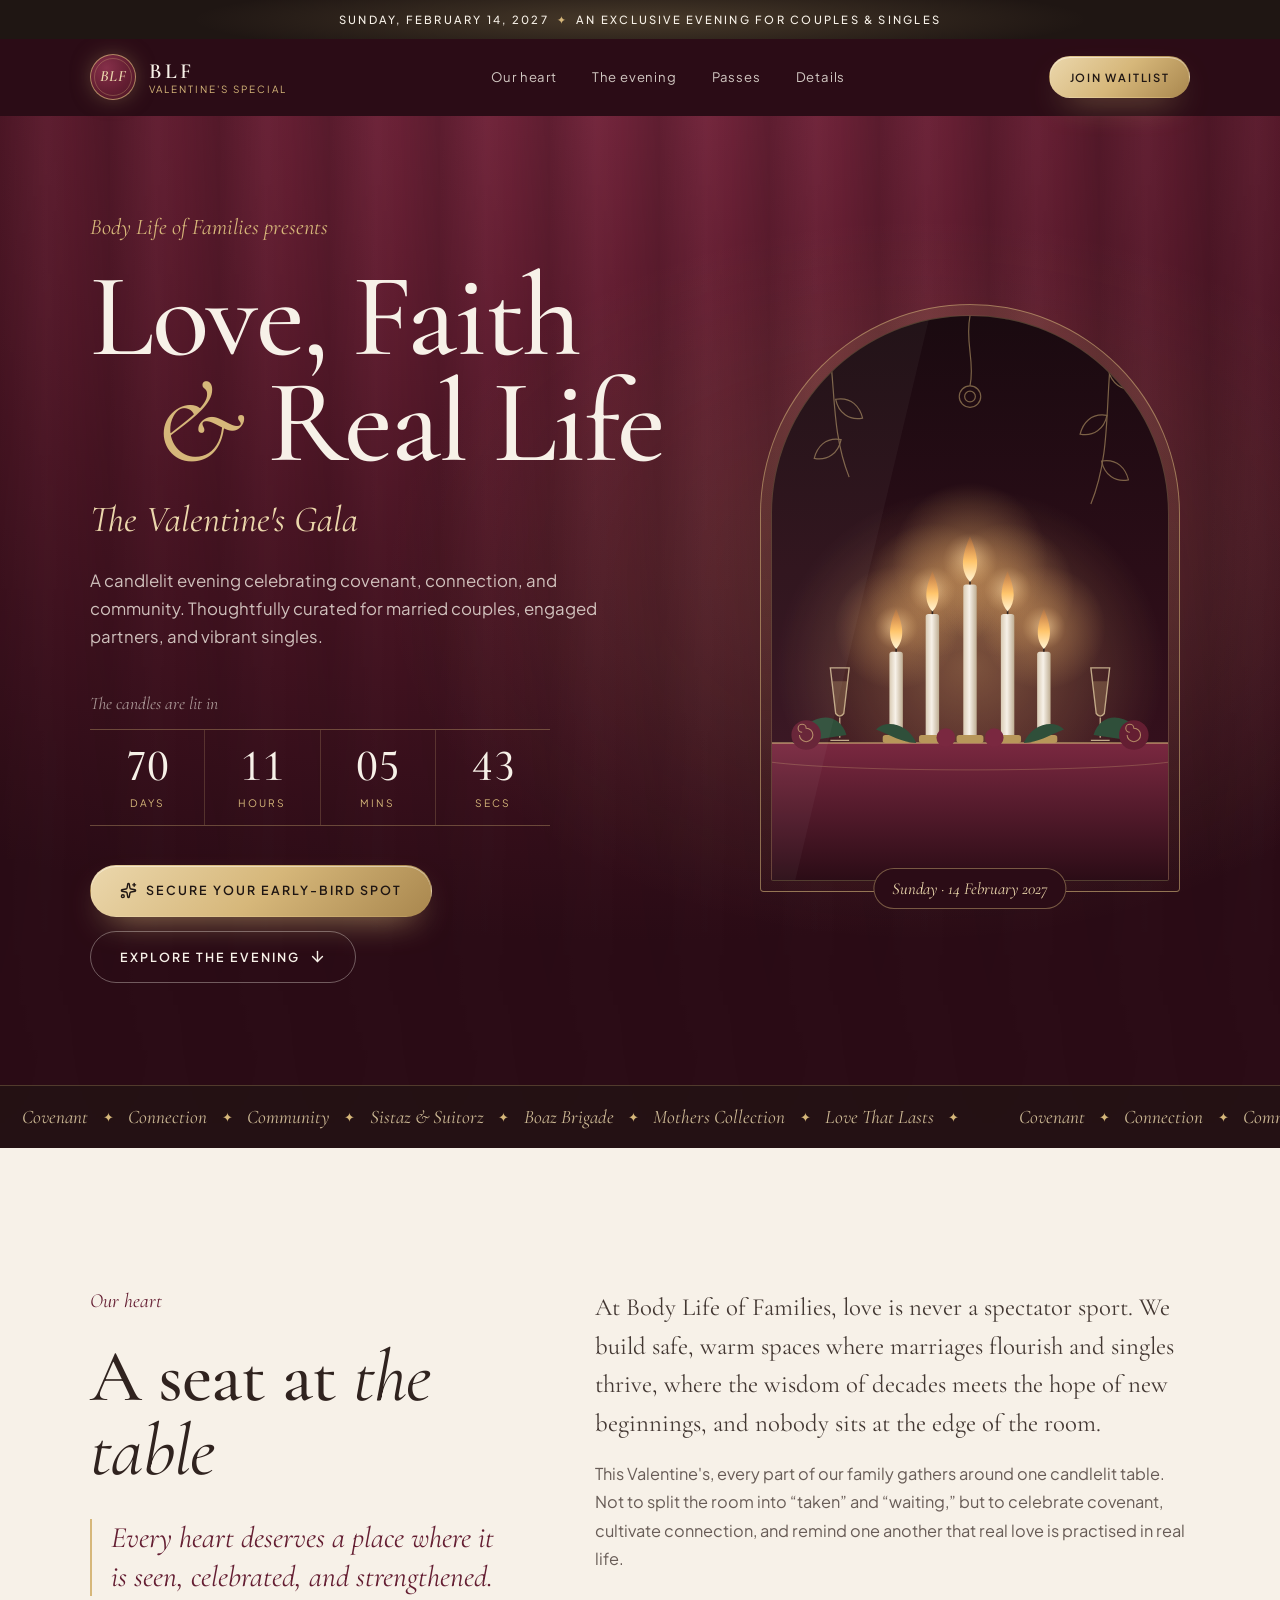
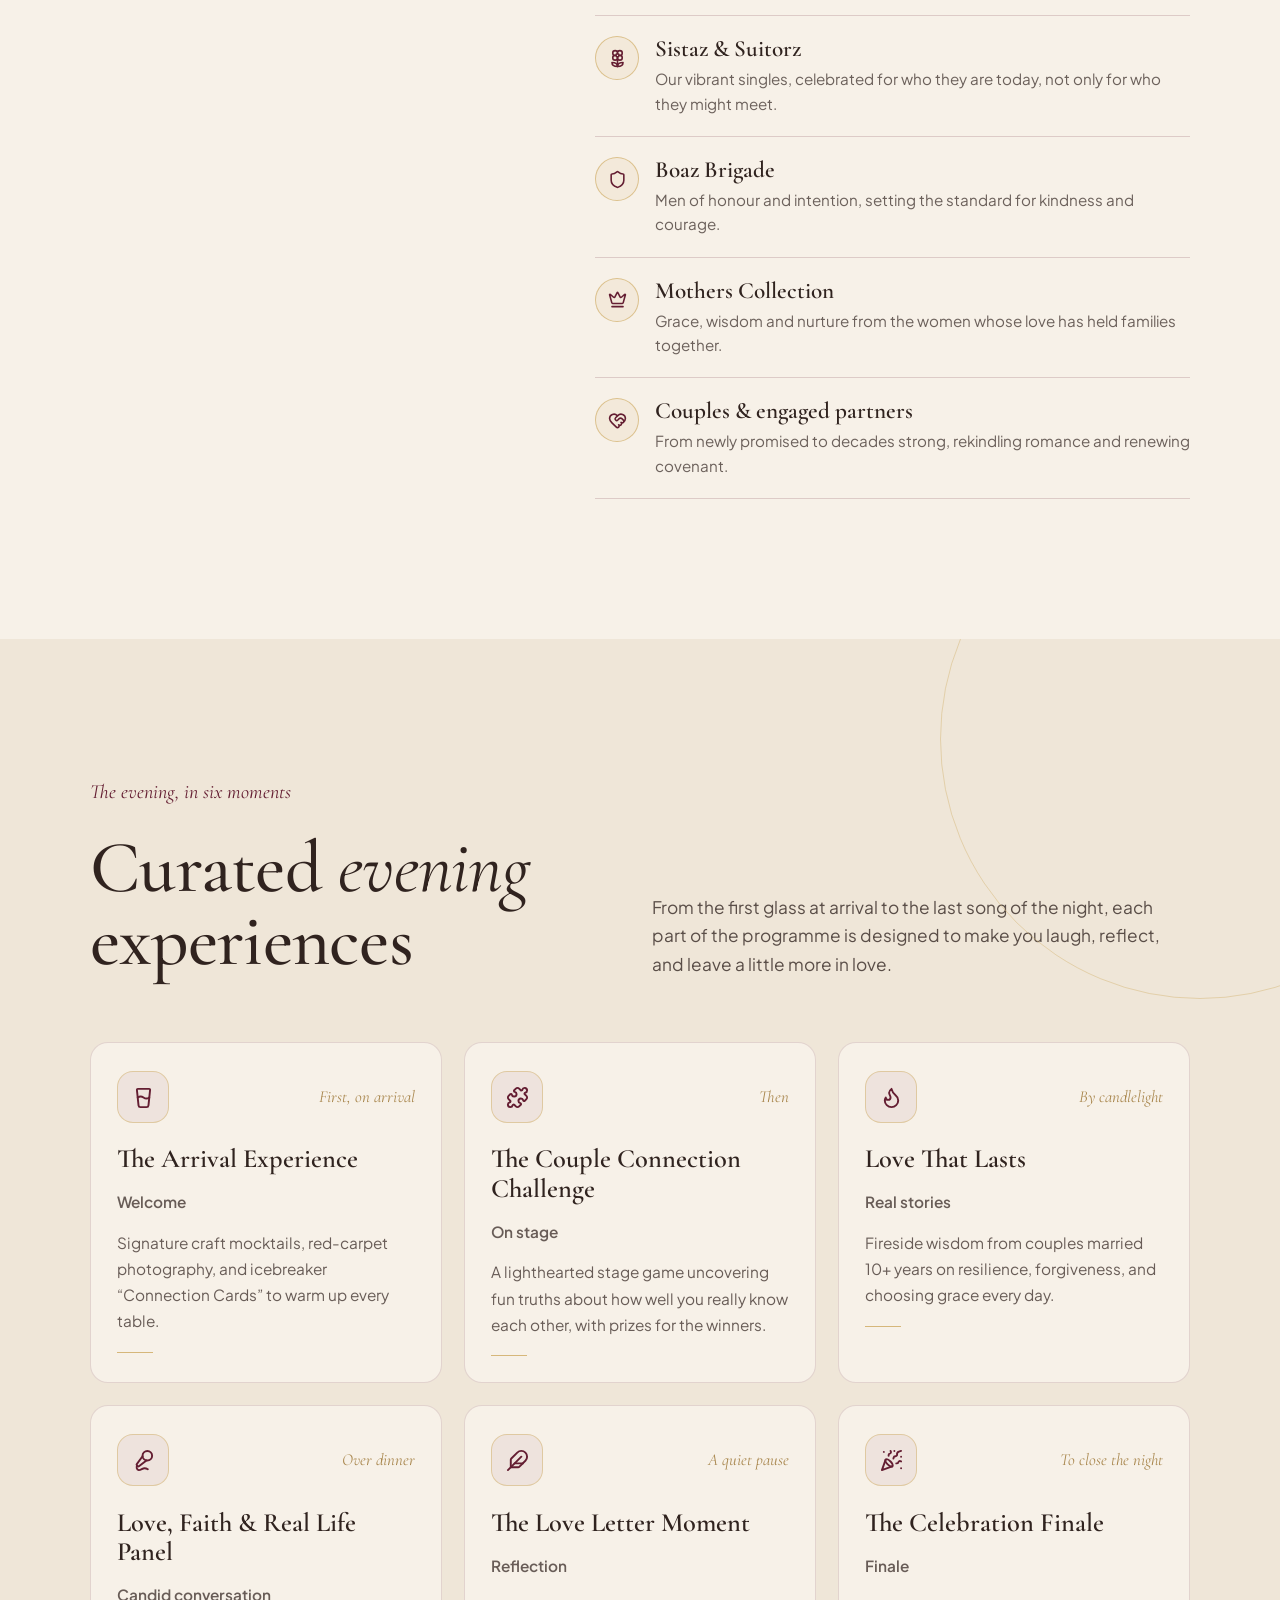
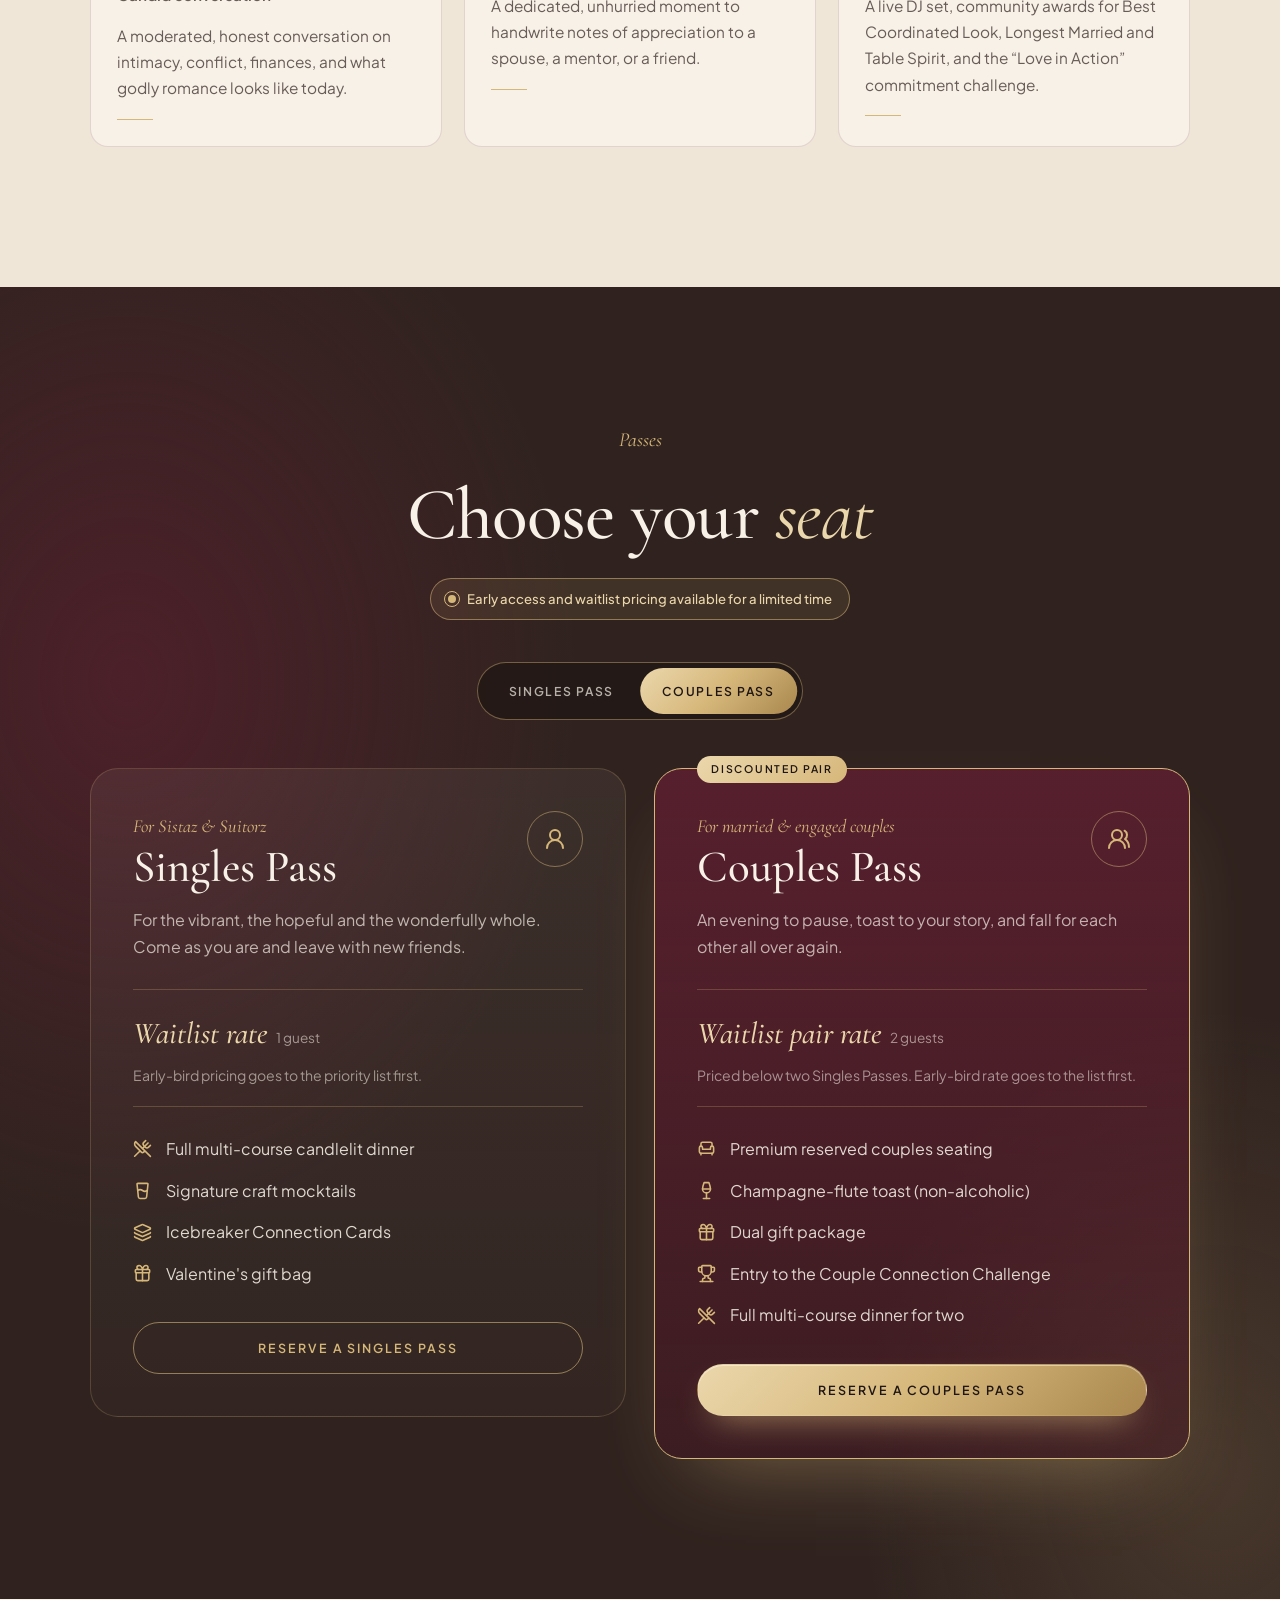
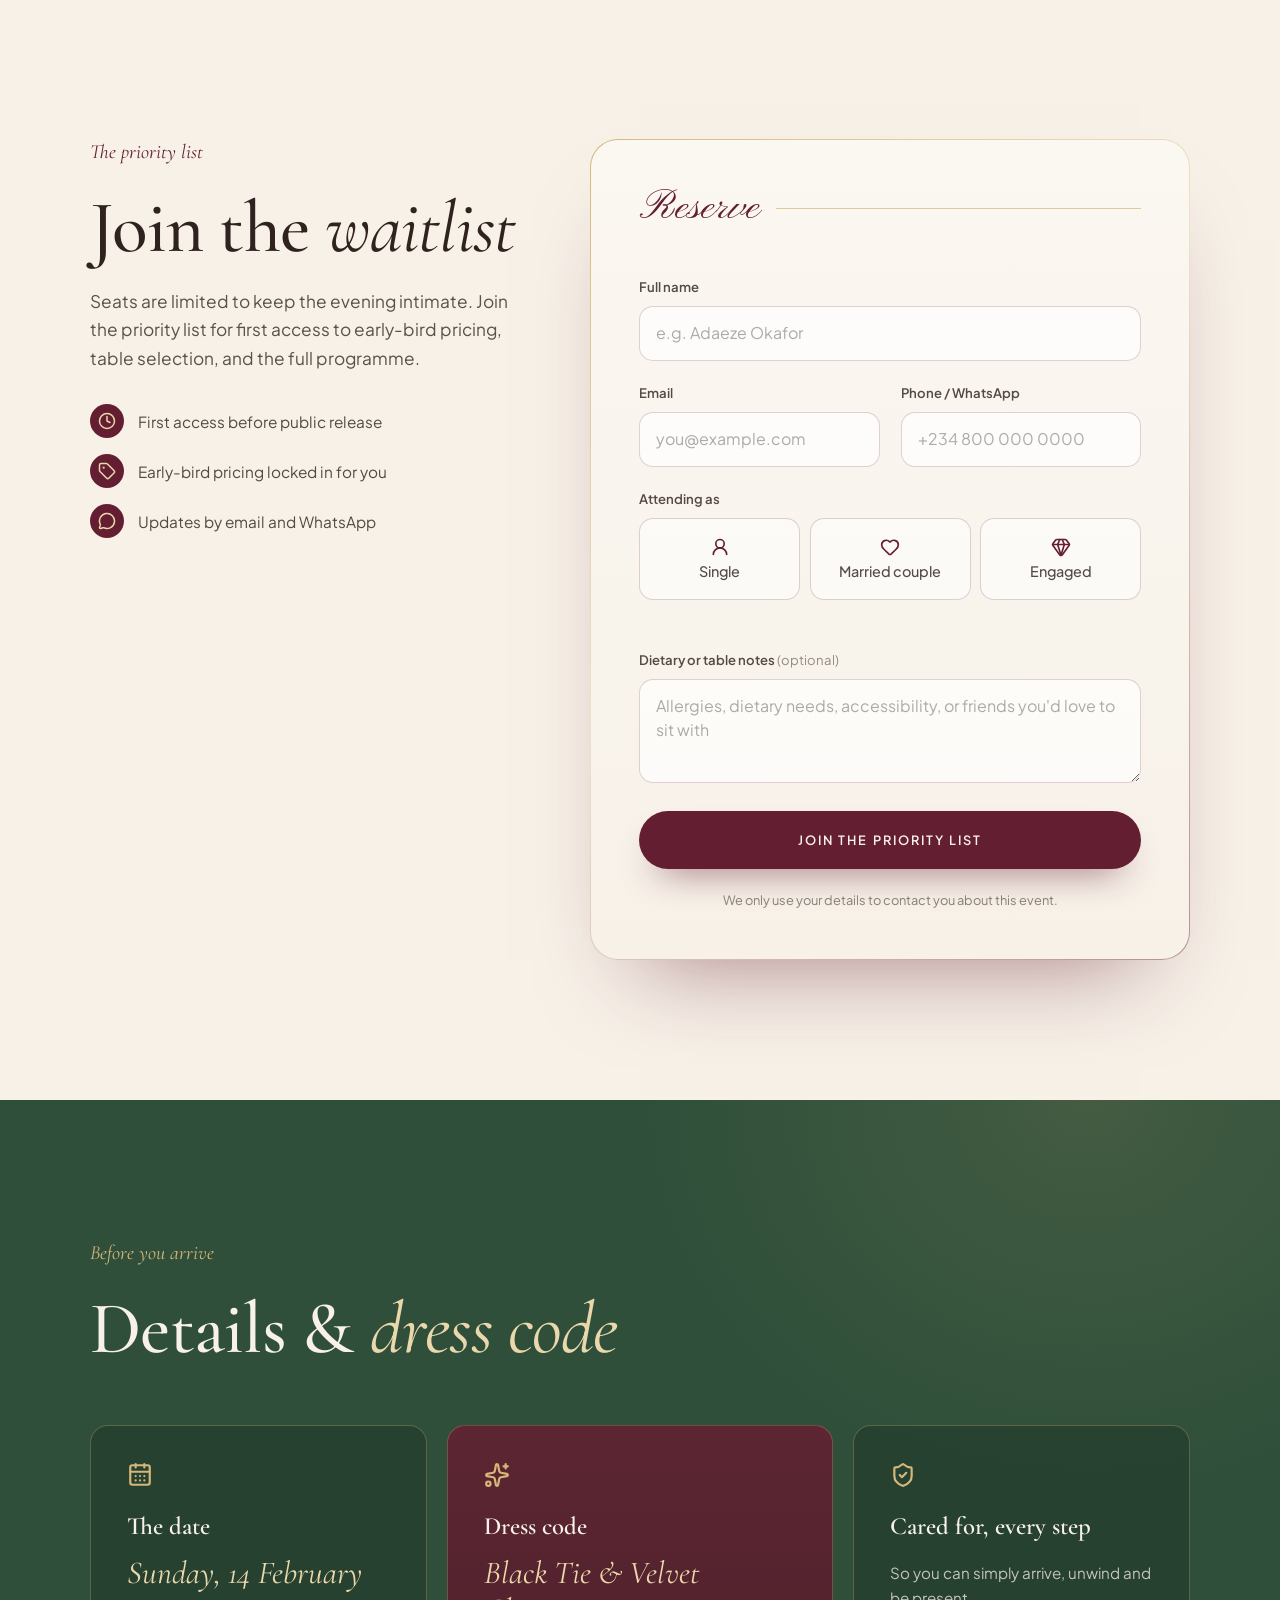
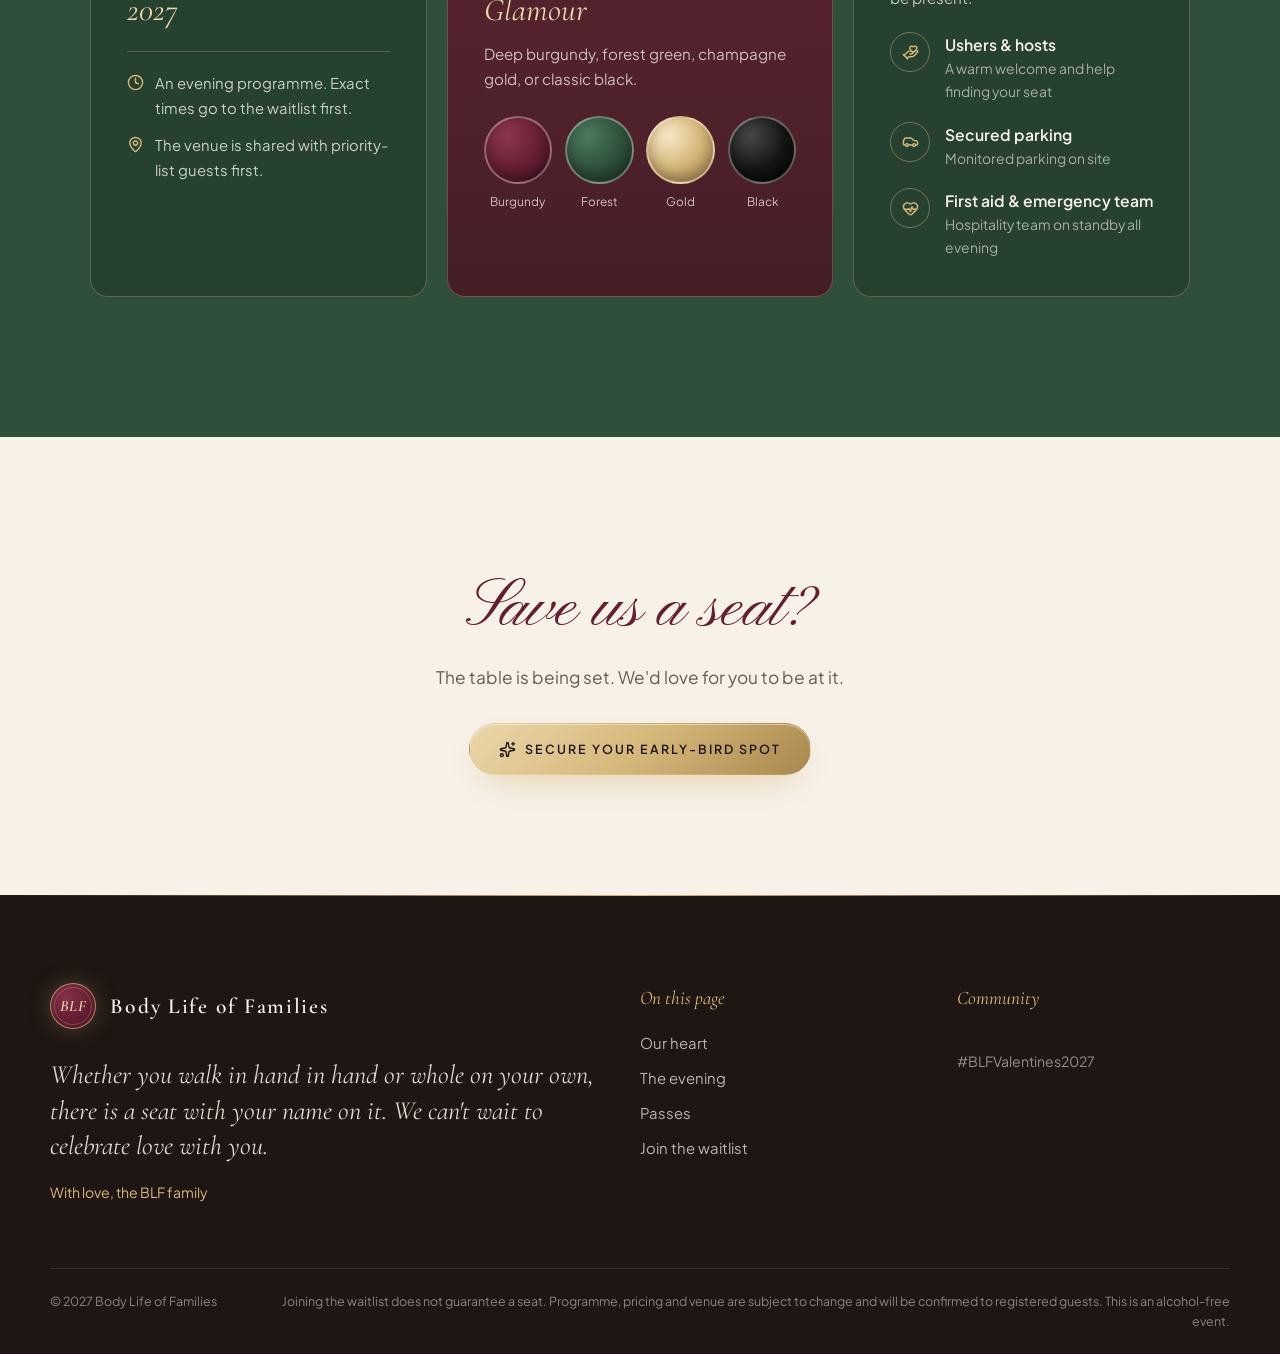
==== index.html @ e966d0a1 "BLF Valentine's Gala landing page" ====
<!DOCTYPE html>
<html lang="en">
<head>
<meta charset="UTF-8">
<meta name="viewport" content="width=device-width, initial-scale=1, viewport-fit=cover">
<title>Love, Faith &amp; Real Life · The BLF Valentine's Gala 2027</title>
<meta name="description" content="Body Life of Families presents The Valentine's Gala. Sunday, 14 February 2027. A candlelit evening for married couples, engaged partners and singles. Join the waitlist for early-bird pricing.">
<meta name="theme-color" content="#2B0C16">
<meta property="og:title" content="Love, Faith & Real Life · The BLF Valentine's Gala">
<meta property="og:description" content="A candlelit evening for couples and singles. Sunday, 14 February 2027. Join the priority list.">
<meta property="og:type" content="website">
<link rel="icon" href="assets/img/favicon.svg" type="image/svg+xml">
<link rel="stylesheet" href="assets/css/style.css">
<script>document.documentElement.classList.add('js');</script>
</head>
<body>

<div class="announce" role="note">
  <span>Sunday, February 14, 2027<span class="dot">&#10022;</span><span class="long">An Exclusive Evening for Couples &amp; Singles</span><span class="short">Couples &amp; Singles</span></span>
</div>

<header class="header" id="header">
  <div class="wrap nav">
    <a href="#top" class="brand" aria-label="BLF Valentine's Special, back to top">
      <span class="crest" aria-hidden="true"><span>BLF</span></span>
      <span class="brand-text"><b>BLF</b><small>Valentine's Special</small></span>
    </a>
    <nav class="nav-links" aria-label="Main">
      <a href="#philosophy">Our heart</a>
      <a href="#evening">The evening</a>
      <a href="#passes">Passes</a>
      <a href="#details">Details</a>
    </nav>
    <div class="nav-cta">
      <a href="#waitlist" class="btn btn--gold">Join Waitlist</a>
      <button class="menu-btn" id="menuBtn" aria-label="Menu" aria-expanded="false" aria-controls="mobileMenu">
        <span class="icon i-open"><svg aria-hidden="true" focusable="false" xmlns="http://www.w3.org/2000/svg" viewBox="0 0 24 24" fill="none" stroke="currentColor" stroke-width="2" stroke-linecap="round" stroke-linejoin="round" > <path d="M4 5h16" /> <path d="M4 12h16" /> <path d="M4 19h16" /> </svg></span><span class="icon i-close"><svg aria-hidden="true" focusable="false" xmlns="http://www.w3.org/2000/svg" viewBox="0 0 24 24" fill="none" stroke="currentColor" stroke-width="2" stroke-linecap="round" stroke-linejoin="round" > <path d="M18 6 6 18" /> <path d="m6 6 12 12" /> </svg></span>
      </button>
    </div>
  </div>
  <div class="mobile-menu" id="mobileMenu">
    <nav aria-label="Mobile">
      <a href="#philosophy">Our heart</a>
      <a href="#evening">The evening</a>
      <a href="#passes">Passes</a>
      <a href="#details">Details</a>
      <a href="#waitlist" class="btn btn--gold btn--block">Join Waitlist</a>
    </nav>
  </div>
</header>

<main id="top">

<!-- ================= HERO ================= -->
<section class="hero" aria-labelledby="hero-title">
  <div class="wrap hero-grid">
    <div class="hero-copy">
      <p class="kicker seq">Body Life of Families presents</p>
      <h1 id="hero-title" class="seq">
        Love, Faith
        <span class="l2"><span class="amp">&amp;</span> Real Life</span>
        <span class="sub">The Valentine's Gala</span>
      </h1>
      <p class="hero-text seq">A candlelit evening celebrating covenant, connection, and community. Thoughtfully curated for married couples, engaged partners, and vibrant singles.</p>
      <div class="countdown seq" aria-live="off">
        <p class="countdown-label">The candles are lit in</p>
        <div class="countdown-row" role="timer" aria-label="Time until the gala">
          <div class="cd"><b id="cdD">--</b><small>Days</small></div>
          <div class="cd"><b id="cdH">--</b><small>Hours</small></div>
          <div class="cd"><b id="cdM">--</b><small>Mins</small></div>
          <div class="cd"><b id="cdS">--</b><small>Secs</small></div>
        </div>
      </div>
      <div class="hero-actions seq">
        <a href="#waitlist" class="btn btn--gold"><span class="icon"><svg aria-hidden="true" focusable="false" xmlns="http://www.w3.org/2000/svg" viewBox="0 0 24 24" fill="none" stroke="currentColor" stroke-width="2" stroke-linecap="round" stroke-linejoin="round" > <path d="M11.017 2.814a1 1 0 0 1 1.966 0l1.051 5.558a2 2 0 0 0 1.594 1.594l5.558 1.051a1 1 0 0 1 0 1.966l-5.558 1.051a2 2 0 0 0-1.594 1.594l-1.051 5.558a1 1 0 0 1-1.966 0l-1.051-5.558a2 2 0 0 0-1.594-1.594l-5.558-1.051a1 1 0 0 1 0-1.966l5.558-1.051a2 2 0 0 0 1.594-1.594z" /> <path d="M20 2v4" /> <path d="M22 4h-4" /> <circle cx="4" cy="20" r="2" /> </svg></span>Secure Your Early-Bird Spot</a>
        <a href="#evening" class="btn btn--line">Explore the Evening<span class="icon"><svg aria-hidden="true" focusable="false" xmlns="http://www.w3.org/2000/svg" viewBox="0 0 24 24" fill="none" stroke="currentColor" stroke-width="2" stroke-linecap="round" stroke-linejoin="round" > <path d="M12 5v14" /> <path d="m19 12-7 7-7-7" /> </svg></span></a>
      </div>
    </div>

    <div class="arch-wrap" aria-hidden="true">
      <div class="arch">
        <div class="arch-inner">
          <svg class="scene" viewBox="0 0 300 420" preserveAspectRatio="xMidYMax slice">
            <defs>
              <radialGradient id="halo" cx="50%" cy="50%" r="50%">
                <stop offset="0" stop-color="#FFD9A0" stop-opacity=".75"/>
                <stop offset=".35" stop-color="#F2B66B" stop-opacity=".28"/>
                <stop offset="1" stop-color="#F2B66B" stop-opacity="0"/>
              </radialGradient>
              <linearGradient id="flame" x1="0" y1="1" x2="0" y2="0">
                <stop offset="0" stop-color="#FFF4D6"/>
                <stop offset=".45" stop-color="#FFC56B"/>
                <stop offset="1" stop-color="#E07A2E" stop-opacity=".2"/>
              </linearGradient>
              <linearGradient id="wax" x1="0" y1="0" x2="1" y2="0">
                <stop offset="0" stop-color="#D9CBB4"/>
                <stop offset=".45" stop-color="#F7F1E8"/>
                <stop offset="1" stop-color="#BFAE93"/>
              </linearGradient>
              <linearGradient id="cloth" x1="0" y1="0" x2="0" y2="1">
                <stop offset="0" stop-color="#7A2840"/>
                <stop offset="1" stop-color="#2B0C16"/>
              </linearGradient>
            </defs>

            <!-- hanging botanicals -->
            <g fill="none" stroke="#D6B77A" stroke-width=".9" opacity=".5">
              <path d="M40 0 C 52 40, 44 80, 60 120"/>
              <path d="M49 34 c -12 -2 -18 6 -20 14 c 10 2 18 -4 20 -14z"/>
              <path d="M50 62 c 12 -2 18 6 20 14 c -10 2 -18 -4 -20 -14z"/>
              <path d="M54 92 c -12 -2 -18 6 -20 14 c 10 2 18 -4 20 -14z"/>
              <path d="M260 0 C 248 50, 258 96, 240 140"/>
              <path d="M253 40 c 12 -2 18 6 20 14 c -10 2 -18 -4 -20 -14z"/>
              <path d="M252 74 c -12 -2 -18 6 -20 14 c 10 2 18 -4 20 -14z"/>
              <path d="M248 108 c 12 -2 18 6 20 14 c -10 2 -18 -4 -20 -14z"/>
              <path d="M150 0 C 146 20, 154 34, 150 52"/>
              <circle cx="150" cy="60" r="8"/><circle cx="150" cy="60" r="4"/>
            </g>

            <!-- halos -->
            <circle class="halo" cx="95" cy="232" r="46" fill="url(#halo)"/>
            <circle class="halo" cx="122" cy="204" r="50" fill="url(#halo)" style="animation-delay:-.7s"/>
            <circle class="halo" cx="150" cy="182" r="58" fill="url(#halo)" style="animation-delay:-1.4s"/>
            <circle class="halo" cx="178" cy="204" r="50" fill="url(#halo)" style="animation-delay:-2s"/>
            <circle class="halo" cx="205" cy="232" r="46" fill="url(#halo)" style="animation-delay:-.4s"/>

            <!-- table -->
            <path d="M-10 318 L 310 318 L 310 420 L -10 420 Z" fill="url(#cloth)"/>
            <path d="M-10 318 L 310 318" stroke="#D6B77A" stroke-width="1" opacity=".7"/>
            <path d="M0 332 C 60 340, 240 340, 300 332" stroke="#D6B77A" stroke-width=".6" fill="none" opacity=".35"/>

            <!-- candles -->
            <g>
              <rect x="90" y="250" width="10" height="68" rx="2" fill="url(#wax)"/>
              <rect x="117" y="222" width="10" height="96" rx="2" fill="url(#wax)"/>
              <rect x="145" y="200" width="10" height="118" rx="2" fill="url(#wax)"/>
              <rect x="173" y="222" width="10" height="96" rx="2" fill="url(#wax)"/>
              <rect x="200" y="250" width="10" height="68" rx="2" fill="url(#wax)"/>
              <g fill="#B8975A">
                <rect x="85" y="312" width="20" height="6" rx="2"/><rect x="112" y="312" width="20" height="6" rx="2"/>
                <rect x="140" y="312" width="20" height="6" rx="2"/><rect x="168" y="312" width="20" height="6" rx="2"/>
                <rect x="195" y="312" width="20" height="6" rx="2"/>
              </g>
              <g stroke="#30231F" stroke-width="1.2">
                <path d="M95 250 v-4"/><path d="M122 222 v-4"/><path d="M150 200 v-4"/><path d="M178 222 v-4"/><path d="M205 250 v-4"/>
              </g>
              <path class="flame f1" d="M95 248 C 88 240, 90 230, 95 218 C 100 230, 102 240, 95 248 Z" fill="url(#flame)"/>
              <path class="flame f2" d="M122 220 C 115 212, 117 202, 122 190 C 127 202, 129 212, 122 220 Z" fill="url(#flame)"/>
              <path class="flame f3" d="M150 198 C 142 189, 144 178, 150 164 C 156 178, 158 189, 150 198 Z" fill="url(#flame)"/>
              <path class="flame f4" d="M178 220 C 171 212, 173 202, 178 190 C 183 202, 185 212, 178 220 Z" fill="url(#flame)"/>
              <path class="flame f5" d="M205 248 C 198 240, 200 230, 205 218 C 210 230, 212 240, 205 248 Z" fill="url(#flame)"/>
            </g>

            <!-- champagne flutes -->
            <g fill="none" stroke="#EBD7AC" stroke-width="1" opacity=".75">
              <path d="M46 262 L 50 296 Q 53 300 56 296 L 60 262 Z"/><path d="M53 299 V 314 M 46 316 H 60"/>
              <path d="M240 262 L 244 296 Q 247 300 250 296 L 254 262 Z"/><path d="M247 299 V 314 M 240 316 H 254"/>
            </g>
            <g fill="#D6B77A" opacity=".25"><path d="M47.5 272 L 50 296 Q 53 300 56 296 L 58.5 272 Z"/><path d="M241.5 272 L 244 296 Q 247 300 250 296 L 252.5 272 Z"/></g>

            <!-- roses + leaves on table -->
            <g>
              <path d="M18 318 c 10 -22 34 -26 40 -6" fill="#2F4F3A"/>
              <path d="M282 318 c -10 -22 -34 -26 -40 -6" fill="#2F4F3A"/>
              <path d="M110 318 c -6 -14 -22 -18 -30 -10 c 10 4 20 10 30 10z" fill="#2F4F3A"/>
              <path d="M190 318 c 6 -14 22 -18 30 -10 c -10 4 -20 10 -30 10z" fill="#2F4F3A"/>
              <circle cx="28" cy="312" r="11" fill="#641E32"/><circle cx="272" cy="312" r="11" fill="#641E32"/>
              <circle cx="132" cy="314" r="7" fill="#7A2840"/><circle cx="168" cy="314" r="7" fill="#7A2840"/>
              <g fill="none" stroke="#D6B77A" stroke-width=".8" opacity=".7">
                <path d="M28 312 m -5 0 a 5 5 0 1 0 5 -5 a 3 3 0 1 0 -3 3"/>
                <path d="M272 312 m -5 0 a 5 5 0 1 0 5 -5 a 3 3 0 1 0 -3 3"/>
              </g>
            </g>

            <!-- glass reflection -->
            <path d="M0 0 L 120 0 L 20 420 L 0 420 Z" fill="#fff" opacity=".035"/>
          </svg>
        </div>
        <span class="arch-caption">Sunday &middot; 14 February 2027</span>
      </div>
    </div>
  </div>

  <div class="ribbon" aria-hidden="true">
    <div class="ribbon-track">
      <span>Covenant<i>&#10022;</i>Connection<i>&#10022;</i>Community<i>&#10022;</i>Sistaz &amp; Suitorz<i>&#10022;</i>Boaz Brigade<i>&#10022;</i>Mothers Collection<i>&#10022;</i>Love That Lasts<i>&#10022;</i></span>
      <span>Covenant<i>&#10022;</i>Connection<i>&#10022;</i>Community<i>&#10022;</i>Sistaz &amp; Suitorz<i>&#10022;</i>Boaz Brigade<i>&#10022;</i>Mothers Collection<i>&#10022;</i>Love That Lasts<i>&#10022;</i></span>
    </div>
  </div>
</section>

<!-- ================= PHILOSOPHY ================= -->
<section class="section philosophy" id="philosophy" aria-labelledby="philo-title">
  <div class="wrap philo-grid">
    <div class="reveal">
      <p class="kicker">Our heart</p>
      <h2 class="h2" id="philo-title">A seat at <em>the table</em></h2>
      <p class="philo-quote">Every heart deserves a place where it is seen, celebrated, and strengthened.</p>
    </div>
    <div class="philo-body">
      <p class="reveal">At Body Life of Families, love is never a spectator sport. We build safe, warm spaces where marriages flourish and singles thrive, where the wisdom of decades meets the hope of new beginnings, and nobody sits at the edge of the room.</p>
      <p class="reveal">This Valentine's, every part of our family gathers around one candlelit table. Not to split the room into &ldquo;taken&rdquo; and &ldquo;waiting,&rdquo; but to celebrate covenant, cultivate connection, and remind one another that real love is practised in real life.</p>
      <ul class="tribes reveal">
        <li class="tribe"><span class="tribe-mark"><span class="icon"><svg aria-hidden="true" focusable="false" xmlns="http://www.w3.org/2000/svg" viewBox="0 0 24 24" fill="none" stroke="currentColor" stroke-width="2" stroke-linecap="round" stroke-linejoin="round" > <path d="M12 5a3 3 0 1 1 3 3m-3-3a3 3 0 1 0-3 3m3-3v1M9 8a3 3 0 1 0 3 3M9 8h1m5 0a3 3 0 1 1-3 3m3-3h-1m-2 3v-1" /> <circle cx="12" cy="8" r="2" /> <path d="M12 10v12" /> <path d="M12 22c4.2 0 7-1.667 7-5-4.2 0-7 1.667-7 5Z" /> <path d="M12 22c-4.2 0-7-1.667-7-5 4.2 0 7 1.667 7 5Z" /> </svg></span></span><div><h3>Sistaz &amp; Suitorz</h3><p>Our vibrant singles, celebrated for who they are today, not only for who they might meet.</p></div></li>
        <li class="tribe"><span class="tribe-mark"><span class="icon"><svg aria-hidden="true" focusable="false" xmlns="http://www.w3.org/2000/svg" viewBox="0 0 24 24" fill="none" stroke="currentColor" stroke-width="2" stroke-linecap="round" stroke-linejoin="round" > <path d="M20 13c0 5-3.5 7.5-7.66 8.95a1 1 0 0 1-.67-.01C7.5 20.5 4 18 4 13V6a1 1 0 0 1 1-1c2 0 4.5-1.2 6.24-2.72a1.17 1.17 0 0 1 1.52 0C14.51 3.81 17 5 19 5a1 1 0 0 1 1 1z" /> </svg></span></span><div><h3>Boaz Brigade</h3><p>Men of honour and intention, setting the standard for kindness and courage.</p></div></li>
        <li class="tribe"><span class="tribe-mark"><span class="icon"><svg aria-hidden="true" focusable="false" xmlns="http://www.w3.org/2000/svg" viewBox="0 0 24 24" fill="none" stroke="currentColor" stroke-width="2" stroke-linecap="round" stroke-linejoin="round" > <path d="M11.562 3.266a.5.5 0 0 1 .876 0L15.39 8.87a1 1 0 0 0 1.516.294L21.183 5.5a.5.5 0 0 1 .798.519l-2.834 10.246a1 1 0 0 1-.956.734H5.81a1 1 0 0 1-.957-.734L2.02 6.02a.5.5 0 0 1 .798-.519l4.276 3.664a1 1 0 0 0 1.516-.294z" /> <path d="M5 21h14" /> </svg></span></span><div><h3>Mothers Collection</h3><p>Grace, wisdom and nurture from the women whose love has held families together.</p></div></li>
        <li class="tribe"><span class="tribe-mark"><span class="icon"><svg aria-hidden="true" focusable="false" xmlns="http://www.w3.org/2000/svg" viewBox="0 0 24 24" fill="none" stroke="currentColor" stroke-width="2" stroke-linecap="round" stroke-linejoin="round" > <path d="M19.414 14.414C21 12.828 22 11.5 22 9.5a5.5 5.5 0 0 0-9.591-3.676.6.6 0 0 1-.818.001A5.5 5.5 0 0 0 2 9.5c0 2.3 1.5 4 3 5.5l5.535 5.362a2 2 0 0 0 2.879.052 2.12 2.12 0 0 0-.004-3 2.124 2.124 0 1 0 3-3 2.124 2.124 0 0 0 3.004 0 2 2 0 0 0 0-2.828l-1.881-1.882a2.41 2.41 0 0 0-3.409 0l-1.71 1.71a2 2 0 0 1-2.828 0 2 2 0 0 1 0-2.828l2.823-2.762" /> </svg></span></span><div><h3>Couples &amp; engaged partners</h3><p>From newly promised to decades strong, rekindling romance and renewing covenant.</p></div></li>
      </ul>
    </div>
  </div>
</section>

<!-- ================= PROGRAMME ================= -->
<section class="section programme" id="evening" aria-labelledby="prog-title">
  <div class="wrap">
    <div class="prog-head">
      <div class="reveal">
        <p class="kicker">The evening, in six moments</p>
        <h2 class="h2" id="prog-title">Curated <em>evening</em> experiences</h2>
      </div>
      <p class="lede reveal">From the first glass at arrival to the last song of the night, each part of the programme is designed to make you laugh, reflect, and leave a little more in love.</p>
    </div>

    <div class="xp-grid">
      <article class="xp reveal">
        <div class="xp-top"><span class="xp-icon"><span class="icon"><svg aria-hidden="true" focusable="false" xmlns="http://www.w3.org/2000/svg" viewBox="0 0 24 24" fill="none" stroke="currentColor" stroke-width="2" stroke-linecap="round" stroke-linejoin="round" > <path d="M5.116 4.104A1 1 0 0 1 6.11 3h11.78a1 1 0 0 1 .994 1.105L17.19 20.21A2 2 0 0 1 15.2 22H8.8a2 2 0 0 1-2-1.79z" /> <path d="M6 12a5 5 0 0 1 6 0 5 5 0 0 0 6 0" /> </svg></span></span><span class="xp-step">First, on arrival</span></div>
        <h3>The Arrival Experience</h3>
        <p class="xp-tag">Welcome</p>
        <p>Signature craft mocktails, red-carpet photography, and icebreaker &ldquo;Connection Cards&rdquo; to warm up every table.</p>
        <span class="xp-line"></span>
      </article>
      <article class="xp reveal">
        <div class="xp-top"><span class="xp-icon"><span class="icon"><svg aria-hidden="true" focusable="false" xmlns="http://www.w3.org/2000/svg" viewBox="0 0 24 24" fill="none" stroke="currentColor" stroke-width="2" stroke-linecap="round" stroke-linejoin="round" > <path d="M15.39 4.39a1 1 0 0 0 1.68-.474 2.5 2.5 0 1 1 3.014 3.015 1 1 0 0 0-.474 1.68l1.683 1.682a2.414 2.414 0 0 1 0 3.414L19.61 15.39a1 1 0 0 1-1.68-.474 2.5 2.5 0 1 0-3.014 3.015 1 1 0 0 1 .474 1.68l-1.683 1.682a2.414 2.414 0 0 1-3.414 0L8.61 19.61a1 1 0 0 0-1.68.474 2.5 2.5 0 1 1-3.014-3.015 1 1 0 0 0 .474-1.68l-1.683-1.682a2.414 2.414 0 0 1 0-3.414L4.39 8.61a1 1 0 0 1 1.68.474 2.5 2.5 0 1 0 3.014-3.015 1 1 0 0 1-.474-1.68l1.683-1.682a2.414 2.414 0 0 1 3.414 0z" /> </svg></span></span><span class="xp-step">Then</span></div>
        <h3>The Couple Connection Challenge</h3>
        <p class="xp-tag">On stage</p>
        <p>A lighthearted stage game uncovering fun truths about how well you really know each other, with prizes for the winners.</p>
        <span class="xp-line"></span>
      </article>
      <article class="xp reveal">
        <div class="xp-top"><span class="xp-icon"><span class="icon"><svg aria-hidden="true" focusable="false" xmlns="http://www.w3.org/2000/svg" viewBox="0 0 24 24" fill="none" stroke="currentColor" stroke-width="2" stroke-linecap="round" stroke-linejoin="round" > <path d="M12 3q1 4 4 6.5t3 5.5a1 1 0 0 1-14 0 5 5 0 0 1 1-3 1 1 0 0 0 5 0c0-2-1.5-3-1.5-5q0-2 2.5-4" /> </svg></span></span><span class="xp-step">By candlelight</span></div>
        <h3>Love That Lasts</h3>
        <p class="xp-tag">Real stories</p>
        <p>Fireside wisdom from couples married 10+ years on resilience, forgiveness, and choosing grace every day.</p>
        <span class="xp-line"></span>
      </article>
      <article class="xp reveal">
        <div class="xp-top"><span class="xp-icon"><span class="icon"><svg aria-hidden="true" focusable="false" xmlns="http://www.w3.org/2000/svg" viewBox="0 0 24 24" fill="none" stroke="currentColor" stroke-width="2" stroke-linecap="round" stroke-linejoin="round" > <path d="m11 7.601-5.994 8.19a1 1 0 0 0 .1 1.298l.817.818a1 1 0 0 0 1.314.087L15.09 12" /> <path d="M16.5 21.174C15.5 20.5 14.372 20 13 20c-2.058 0-3.928 2.356-6 2-2.072-.356-2.775-3.369-1.5-4.5" /> <circle cx="16" cy="7" r="5" /> </svg></span></span><span class="xp-step">Over dinner</span></div>
        <h3>Love, Faith &amp; Real Life Panel</h3>
        <p class="xp-tag">Candid conversation</p>
        <p>A moderated, honest conversation on intimacy, conflict, finances, and what godly romance looks like today.</p>
        <span class="xp-line"></span>
      </article>
      <article class="xp reveal">
        <div class="xp-top"><span class="xp-icon"><span class="icon"><svg aria-hidden="true" focusable="false" xmlns="http://www.w3.org/2000/svg" viewBox="0 0 24 24" fill="none" stroke="currentColor" stroke-width="2" stroke-linecap="round" stroke-linejoin="round" > <path d="M14.086 18.412A2 2 0 0112.67 19H5v-7.672a2 2 0 01.586-1.414L11.75 3.75a6 6 0 118.49 8.49z" /> <path d="M16 8 2 22" /> <path d="M17.488 15H9" /> </svg></span></span><span class="xp-step">A quiet pause</span></div>
        <h3>The Love Letter Moment</h3>
        <p class="xp-tag">Reflection</p>
        <p>A dedicated, unhurried moment to handwrite notes of appreciation to a spouse, a mentor, or a friend.</p>
        <span class="xp-line"></span>
      </article>
      <article class="xp reveal">
        <div class="xp-top"><span class="xp-icon"><span class="icon"><svg aria-hidden="true" focusable="false" xmlns="http://www.w3.org/2000/svg" viewBox="0 0 24 24" fill="none" stroke="currentColor" stroke-width="2" stroke-linecap="round" stroke-linejoin="round" > <path d="M5.8 11.3 2 22l10.7-3.79" /> <path d="M4 3h.01" /> <path d="M22 8h.01" /> <path d="M15 2h.01" /> <path d="M22 20h.01" /> <path d="m22 2-2.24.75a2.9 2.9 0 0 0-1.96 3.12c.1.86-.57 1.63-1.45 1.63h-.38c-.86 0-1.6.6-1.76 1.44L14 10" /> <path d="m22 13-.82-.33c-.86-.34-1.82.2-1.98 1.11c-.11.7-.72 1.22-1.43 1.22H17" /> <path d="m11 2 .33.82c.34.86-.2 1.82-1.11 1.98C9.52 4.9 9 5.52 9 6.23V7" /> <path d="M11 13c1.93 1.93 2.83 4.17 2 5-.83.83-3.07-.07-5-2-1.93-1.93-2.83-4.17-2-5 .83-.83 3.07.07 5 2Z" /> </svg></span></span><span class="xp-step">To close the night</span></div>
        <h3>The Celebration Finale</h3>
        <p class="xp-tag">Finale</p>
        <p>A live DJ set, community awards for Best Coordinated Look, Longest Married and Table Spirit, and the &ldquo;Love in Action&rdquo; commitment challenge.</p>
        <span class="xp-line"></span>
      </article>
    </div>
  </div>
</section>

<!-- ================= PASSES ================= -->
<section class="section passes" id="passes" aria-labelledby="pass-title">
  <div class="wrap">
    <div class="passes-head reveal">
      <p class="kicker kicker--gold">Passes</p>
      <h2 class="h2" id="pass-title">Choose your <em>seat</em></h2>
      <p class="badge-live"><span class="pulse"></span>Early access and waitlist pricing available for a limited time</p>
    </div>

    <div class="tier-toggle-wrap reveal">
      <div class="tier-toggle" role="tablist" aria-label="Pass type" data-active="couple" id="tierToggle">
        <span class="thumb" aria-hidden="true"></span>
        <button role="tab" id="tab-single" aria-controls="tier-single" aria-selected="false" data-tier="single">Singles Pass</button>
        <button role="tab" id="tab-couple" aria-controls="tier-couple" aria-selected="true" data-tier="couple">Couples Pass</button>
      </div>
    </div>

    <div class="tiers">
      <article class="tier tier--single reveal" id="tier-single" role="tabpanel" aria-labelledby="tab-single" data-tier="single">
        <div class="tier-head">
          <div><p class="tier-for">For Sistaz &amp; Suitorz</p><h3>Singles Pass</h3></div>
          <span class="tier-seal"><span class="icon"><svg aria-hidden="true" focusable="false" xmlns="http://www.w3.org/2000/svg" viewBox="0 0 24 24" fill="none" stroke="currentColor" stroke-width="2" stroke-linecap="round" stroke-linejoin="round" > <circle cx="12" cy="8" r="5" /> <path d="M20 21a8 8 0 0 0-16 0" /> </svg></span></span>
        </div>
        <p class="tier-desc">For the vibrant, the hopeful and the wonderfully whole. Come as you are and leave with new friends.</p>
        <div class="tier-price"><b>Waitlist rate</b><span>1 guest</span><p>Early-bird pricing goes to the priority list first.</p></div>
        <ul>
          <li><span class="icon"><svg aria-hidden="true" focusable="false" xmlns="http://www.w3.org/2000/svg" viewBox="0 0 24 24" fill="none" stroke="currentColor" stroke-width="2" stroke-linecap="round" stroke-linejoin="round" > <path d="m16 2-2.3 2.3a3 3 0 0 0 0 4.2l1.8 1.8a3 3 0 0 0 4.2 0L22 8" /> <path d="M15 15 3.3 3.3a4.2 4.2 0 0 0 0 6l7.3 7.3c.7.7 2 .7 2.8 0L15 15Zm0 0 7 7" /> <path d="m2.1 21.8 6.4-6.3" /> <path d="m19 5-7 7" /> </svg></span>Full multi-course candlelit dinner</li>
          <li><span class="icon"><svg aria-hidden="true" focusable="false" xmlns="http://www.w3.org/2000/svg" viewBox="0 0 24 24" fill="none" stroke="currentColor" stroke-width="2" stroke-linecap="round" stroke-linejoin="round" > <path d="M5.116 4.104A1 1 0 0 1 6.11 3h11.78a1 1 0 0 1 .994 1.105L17.19 20.21A2 2 0 0 1 15.2 22H8.8a2 2 0 0 1-2-1.79z" /> <path d="M6 12a5 5 0 0 1 6 0 5 5 0 0 0 6 0" /> </svg></span>Signature craft mocktails</li>
          <li><span class="icon"><svg aria-hidden="true" focusable="false" xmlns="http://www.w3.org/2000/svg" viewBox="0 0 24 24" fill="none" stroke="currentColor" stroke-width="2" stroke-linecap="round" stroke-linejoin="round" > <path d="M12.83 2.18a2 2 0 0 0-1.66 0L2.6 6.08a1 1 0 0 0 0 1.83l8.58 3.91a2 2 0 0 0 1.66 0l8.58-3.9a1 1 0 0 0 0-1.83z" /> <path d="M2 12a1 1 0 0 0 .58.91l8.6 3.91a2 2 0 0 0 1.65 0l8.58-3.9A1 1 0 0 0 22 12" /> <path d="M2 17a1 1 0 0 0 .58.91l8.6 3.91a2 2 0 0 0 1.65 0l8.58-3.9A1 1 0 0 0 22 17" /> </svg></span>Icebreaker Connection Cards</li>
          <li><span class="icon"><svg aria-hidden="true" focusable="false" xmlns="http://www.w3.org/2000/svg" viewBox="0 0 24 24" fill="none" stroke="currentColor" stroke-width="2" stroke-linecap="round" stroke-linejoin="round" > <path d="M12 7v14" /> <path d="M20 11v8a2 2 0 0 1-2 2H6a2 2 0 0 1-2-2v-8" /> <path d="M7.5 7a1 1 0 0 1 0-5A4.8 8 0 0 1 12 7a4.8 8 0 0 1 4.5-5 1 1 0 0 1 0 5" /> <rect x="3" y="7" width="18" height="4" rx="1" /> </svg></span>Valentine's gift bag</li>
        </ul>
        <a href="#waitlist" class="btn btn--outline-gold btn--block" data-reserve="Single">Reserve a Singles Pass</a>
      </article>

      <article class="tier tier--couple is-active reveal" id="tier-couple" role="tabpanel" aria-labelledby="tab-couple" data-tier="couple">
        <span class="tier-flag">Discounted pair</span>
        <div class="tier-head">
          <div><p class="tier-for">For married &amp; engaged couples</p><h3>Couples Pass</h3></div>
          <span class="tier-seal"><span class="icon"><svg aria-hidden="true" focusable="false" xmlns="http://www.w3.org/2000/svg" viewBox="0 0 24 24" fill="none" stroke="currentColor" stroke-width="2" stroke-linecap="round" stroke-linejoin="round" > <path d="M18 21a8 8 0 0 0-16 0" /> <circle cx="10" cy="8" r="5" /> <path d="M22 20c0-3.37-2-6.5-4-8a5 5 0 0 0-.45-8.3" /> </svg></span></span>
        </div>
        <p class="tier-desc">An evening to pause, toast to your story, and fall for each other all over again.</p>
        <div class="tier-price"><b>Waitlist pair rate</b><span>2 guests</span><p>Priced below two Singles Passes. Early-bird rate goes to the list first.</p></div>
        <ul>
          <li><span class="icon"><svg aria-hidden="true" focusable="false" xmlns="http://www.w3.org/2000/svg" viewBox="0 0 24 24" fill="none" stroke="currentColor" stroke-width="2" stroke-linecap="round" stroke-linejoin="round" > <path d="M19 9V6a2 2 0 0 0-2-2H7a2 2 0 0 0-2 2v3" /> <path d="M3 16a2 2 0 0 0 2 2h14a2 2 0 0 0 2-2v-5a2 2 0 0 0-4 0v1.5a.5.5 0 0 1-.5.5h-9a.5.5 0 0 1-.5-.5V11a2 2 0 0 0-4 0z" /> <path d="M5 18v2" /> <path d="M19 18v2" /> </svg></span>Premium reserved couples seating</li>
          <li><span class="icon"><svg aria-hidden="true" focusable="false" xmlns="http://www.w3.org/2000/svg" viewBox="0 0 24 24" fill="none" stroke="currentColor" stroke-width="2" stroke-linecap="round" stroke-linejoin="round" > <path d="M8 22h8" /> <path d="M7 10h10" /> <path d="M12 15v7" /> <path d="M12 15a5 5 0 0 0 5-5c0-2-.5-4-2-8H9c-1.5 4-2 6-2 8a5 5 0 0 0 5 5Z" /> </svg></span>Champagne-flute toast (non-alcoholic)</li>
          <li><span class="icon"><svg aria-hidden="true" focusable="false" xmlns="http://www.w3.org/2000/svg" viewBox="0 0 24 24" fill="none" stroke="currentColor" stroke-width="2" stroke-linecap="round" stroke-linejoin="round" > <path d="M12 7v14" /> <path d="M20 11v8a2 2 0 0 1-2 2H6a2 2 0 0 1-2-2v-8" /> <path d="M7.5 7a1 1 0 0 1 0-5A4.8 8 0 0 1 12 7a4.8 8 0 0 1 4.5-5 1 1 0 0 1 0 5" /> <rect x="3" y="7" width="18" height="4" rx="1" /> </svg></span>Dual gift package</li>
          <li><span class="icon"><svg aria-hidden="true" focusable="false" xmlns="http://www.w3.org/2000/svg" viewBox="0 0 24 24" fill="none" stroke="currentColor" stroke-width="2" stroke-linecap="round" stroke-linejoin="round" > <path d="M10 14.66V17a1 1 0 0 1-1 1 2 2 0 0 0-2 2v2" /> <path d="M14 14.66V17a1 1 0 0 0 1 1 2 2 0 0 1 2 2v2" /> <path d="M17.916 10H19.5A2.5 2.5 0 0 0 22 7.5V5a1 1 0 0 0-1-1h-3" /> <path d="M4 22h16" /> <path d="M6 9a6 6 0 0 0 12 0V3a1 1 0 0 0-1-1H7a1 1 0 0 0-1 1z" /> <path d="M6.084 10H4.5A2.5 2.5 0 0 1 2 7.5V5a1 1 0 0 1 1-1h3" /> </svg></span>Entry to the Couple Connection Challenge</li>
          <li><span class="icon"><svg aria-hidden="true" focusable="false" xmlns="http://www.w3.org/2000/svg" viewBox="0 0 24 24" fill="none" stroke="currentColor" stroke-width="2" stroke-linecap="round" stroke-linejoin="round" > <path d="m16 2-2.3 2.3a3 3 0 0 0 0 4.2l1.8 1.8a3 3 0 0 0 4.2 0L22 8" /> <path d="M15 15 3.3 3.3a4.2 4.2 0 0 0 0 6l7.3 7.3c.7.7 2 .7 2.8 0L15 15Zm0 0 7 7" /> <path d="m2.1 21.8 6.4-6.3" /> <path d="m19 5-7 7" /> </svg></span>Full multi-course dinner for two</li>
        </ul>
        <a href="#waitlist" class="btn btn--gold btn--block" data-reserve="Married Couple">Reserve a Couples Pass</a>
      </article>
    </div>
  </div>
</section>

<!-- ================= WAITLIST ================= -->
<section class="section waitlist" id="waitlist" aria-labelledby="wl-title">
  <div class="wrap wl-grid">
    <div class="wl-intro reveal">
      <p class="kicker">The priority list</p>
      <h2 class="h2" id="wl-title">Join the <em>waitlist</em></h2>
      <p class="lede" style="margin-top:1.4rem">Seats are limited to keep the evening intimate. Join the priority list for first access to early-bird pricing, table selection, and the full programme.</p>
      <ul class="wl-perks">
        <li><span class="icon"><svg aria-hidden="true" focusable="false" xmlns="http://www.w3.org/2000/svg" viewBox="0 0 24 24" fill="none" stroke="currentColor" stroke-width="2" stroke-linecap="round" stroke-linejoin="round" > <circle cx="12" cy="12" r="10" /> <path d="M12 6v6l4 2" /> </svg></span>First access before public release</li>
        <li><span class="icon"><svg aria-hidden="true" focusable="false" xmlns="http://www.w3.org/2000/svg" viewBox="0 0 24 24" fill="none" stroke="currentColor" stroke-width="2" stroke-linecap="round" stroke-linejoin="round" > <path d="M12.586 2.586A2 2 0 0 0 11.172 2H4a2 2 0 0 0-2 2v7.172a2 2 0 0 0 .586 1.414l8.704 8.704a2.426 2.426 0 0 0 3.42 0l6.58-6.58a2.426 2.426 0 0 0 0-3.42z" /> <circle cx="7.5" cy="7.5" r=".5" fill="currentColor" /> </svg></span>Early-bird pricing locked in for you</li>
        <li><span class="icon"><svg aria-hidden="true" focusable="false" xmlns="http://www.w3.org/2000/svg" viewBox="0 0 24 24" fill="none" stroke="currentColor" stroke-width="2" stroke-linecap="round" stroke-linejoin="round" > <path d="M2.992 16.342a2 2 0 0 1 .094 1.167l-1.065 3.29a1 1 0 0 0 1.236 1.168l3.413-.998a2 2 0 0 1 1.099.092 10 10 0 1 0-4.777-4.719" /> </svg></span>Updates by email and WhatsApp</li>
      </ul>
    </div>

    <div class="card-frame reveal">
      <div class="card" id="formCard">
        <form class="form" id="waitlistForm" novalidate>
          <div class="card-title"><span>Reserve</span></div>

          <div class="field" data-field="name">
            <label for="f-name">Full name</label>
            <input class="input" id="f-name" name="name" type="text" autocomplete="name" placeholder="e.g. Adaeze Okafor" required>
            <p class="err">Enter your full name.</p>
          </div>

          <div class="row-2">
            <div class="field" data-field="email">
              <label for="f-email">Email</label>
              <input class="input" id="f-email" name="email" type="email" autocomplete="email" inputmode="email" placeholder="you@example.com" required>
              <p class="err">Enter a valid email address.</p>
            </div>
            <div class="field" data-field="phone">
              <label for="f-phone">Phone / WhatsApp</label>
              <input class="input" id="f-phone" name="phone" type="tel" autocomplete="tel" inputmode="tel" placeholder="+234 800 000 0000" required>
              <p class="err">Enter a phone number we can reach.</p>
            </div>
          </div>

          <fieldset class="field" data-field="type">
            <legend>Attending as</legend>
            <div class="choices">
              <label class="choice"><input type="radio" name="type" value="Single"><span><span class="icon"><svg aria-hidden="true" focusable="false" xmlns="http://www.w3.org/2000/svg" viewBox="0 0 24 24" fill="none" stroke="currentColor" stroke-width="2" stroke-linecap="round" stroke-linejoin="round" > <circle cx="12" cy="8" r="5" /> <path d="M20 21a8 8 0 0 0-16 0" /> </svg></span>Single</span></label>
              <label class="choice"><input type="radio" name="type" value="Married Couple"><span><span class="icon"><svg aria-hidden="true" focusable="false" xmlns="http://www.w3.org/2000/svg" viewBox="0 0 24 24" fill="none" stroke="currentColor" stroke-width="2" stroke-linecap="round" stroke-linejoin="round" > <path d="M2 9.5a5.5 5.5 0 0 1 9.591-3.676.56.56 0 0 0 .818 0A5.49 5.49 0 0 1 22 9.5c0 2.29-1.5 4-3 5.5l-5.492 5.313a2 2 0 0 1-3 .019L5 15c-1.5-1.5-3-3.2-3-5.5" /> </svg></span>Married couple</span></label>
              <label class="choice"><input type="radio" name="type" value="Engaged"><span><span class="icon"><svg aria-hidden="true" focusable="false" xmlns="http://www.w3.org/2000/svg" viewBox="0 0 24 24" fill="none" stroke="currentColor" stroke-width="2" stroke-linecap="round" stroke-linejoin="round" > <path d="M10.5 3 8 9l4 13 4-13-2.5-6" /> <path d="M17 3a2 2 0 0 1 1.6.8l3 4a2 2 0 0 1 .013 2.382l-7.99 10.986a2 2 0 0 1-3.247 0l-7.99-10.986A2 2 0 0 1 2.4 7.8l2.998-3.997A2 2 0 0 1 7 3z" /> <path d="M2 9h20" /> </svg></span>Engaged</span></label>
            </div>
            <p class="err">Choose how you'll be attending.</p>
          </fieldset>

          <div class="partner" id="partnerRow">
            <div>
              <div class="field">
                <label for="f-partner">Partner's name <span class="opt">(optional)</span></label>
                <input class="input" id="f-partner" name="partner" type="text" autocomplete="off" placeholder="So we can set two place cards" tabindex="-1">
              </div>
            </div>
          </div>

          <div class="field">
            <label for="f-notes">Dietary or table notes <span class="opt">(optional)</span></label>
            <textarea class="input" id="f-notes" name="notes" rows="3" placeholder="Allergies, dietary needs, accessibility, or friends you'd love to sit with"></textarea>
          </div>

          <!-- spam trap: real people never see or fill this -->
          <input type="text" name="company" tabindex="-1" autocomplete="off" aria-hidden="true" style="position:absolute;left:-9999px;opacity:0">

          <p class="form-alert" id="formAlert" role="alert"></p>

          <button type="submit" class="btn btn--burgundy btn--block" id="submitBtn"><span id="submitLabel">Join the Priority List</span></button>
          <p class="form-note">We only use your details to contact you about this event.</p>
        </form>

        <div class="success" id="success" tabindex="-1" aria-live="polite">
          <div class="success-seal"><span class="icon"><svg aria-hidden="true" focusable="false" xmlns="http://www.w3.org/2000/svg" viewBox="0 0 24 24" fill="none" stroke="currentColor" stroke-width="2" stroke-linecap="round" stroke-linejoin="round" > <path d="M2 9.5a5.5 5.5 0 0 1 9.591-3.676.56.56 0 0 0 .818 0A5.49 5.49 0 0 1 22 9.5c0 2.29-1.5 4-3 5.5l-5.492 5.313a2 2 0 0 1-3 .019L5 15c-1.5-1.5-3-3.2-3-5.5" /> </svg></span></div>
          <p class="script">Welcome to the table</p>
          <h3>You're on the priority list!</h3>
          <p id="successMsg"></p>
          <p class="when">Sunday, 14 February 2027</p>
          <button type="button" class="link-btn" id="againBtn">Add another guest</button>
        </div>
      </div>
    </div>
  </div>
</section>

<!-- ================= DETAILS ================= -->
<section class="section details" id="details" aria-labelledby="det-title">
  <div class="wrap">
    <div class="reveal">
      <p class="kicker kicker--gold">Before you arrive</p>
      <h2 class="h2" id="det-title">Details &amp; <em>dress code</em></h2>
    </div>

    <div class="det-grid">
      <div class="det reveal">
        <span class="icon"><svg aria-hidden="true" focusable="false" xmlns="http://www.w3.org/2000/svg" viewBox="0 0 24 24" fill="none" stroke="currentColor" stroke-width="2" stroke-linecap="round" stroke-linejoin="round" > <path d="M8 2v3" /> <path d="M16 2v3" /> <rect x="3" y="3" width="18" height="18" rx="2" /> <path d="M3 9h18" /> <path d="M8 13h.01" /> <path d="M12 13h.01" /> <path d="M16 13h.01" /> <path d="M8 17h.01" /> <path d="M12 17h.01" /> <path d="M16 17h.01" /> </svg></span>
        <h3>The date</h3>
        <p class="det-big">Sunday, 14 February 2027</p>
        <ul class="det-list">
          <li><span class="icon"><svg aria-hidden="true" focusable="false" xmlns="http://www.w3.org/2000/svg" viewBox="0 0 24 24" fill="none" stroke="currentColor" stroke-width="2" stroke-linecap="round" stroke-linejoin="round" > <circle cx="12" cy="12" r="10" /> <path d="M12 6v6l4 2" /> </svg></span>An evening programme. Exact times go to the waitlist first.</li>
          <li><span class="icon"><svg aria-hidden="true" focusable="false" xmlns="http://www.w3.org/2000/svg" viewBox="0 0 24 24" fill="none" stroke="currentColor" stroke-width="2" stroke-linecap="round" stroke-linejoin="round" > <path d="M20 10c0 4.993-5.539 10.193-7.399 11.799a1 1 0 0 1-1.202 0C9.539 20.193 4 14.993 4 10a8 8 0 0 1 16 0" /> <circle cx="12" cy="10" r="3" /> </svg></span>The venue is shared with priority-list guests first.</li>
        </ul>
      </div>

      <div class="det det--dress reveal">
        <span class="icon"><svg aria-hidden="true" focusable="false" xmlns="http://www.w3.org/2000/svg" viewBox="0 0 24 24" fill="none" stroke="currentColor" stroke-width="2" stroke-linecap="round" stroke-linejoin="round" > <path d="M11.017 2.814a1 1 0 0 1 1.966 0l1.051 5.558a2 2 0 0 0 1.594 1.594l5.558 1.051a1 1 0 0 1 0 1.966l-5.558 1.051a2 2 0 0 0-1.594 1.594l-1.051 5.558a1 1 0 0 1-1.966 0l-1.051-5.558a2 2 0 0 0-1.594-1.594l-5.558-1.051a1 1 0 0 1 0-1.966l5.558-1.051a2 2 0 0 0 1.594-1.594z" /> <path d="M20 2v4" /> <path d="M22 4h-4" /> <circle cx="4" cy="20" r="2" /> </svg></span>
        <h3>Dress code</h3>
        <p class="det-big">Black Tie &amp; Velvet Glamour</p>
        <p class="det-text">Deep burgundy, forest green, champagne gold, or classic black.</p>
        <div class="swatches">
          <div class="swatch"><i style="background:radial-gradient(circle at 32% 28%,#8E3550,#641E32 55%,#3A0F1D)"></i><span>Burgundy</span></div>
          <div class="swatch"><i style="background:radial-gradient(circle at 32% 28%,#4B7A5C,#2F4F3A 55%,#1A2E21)"></i><span>Forest</span></div>
          <div class="swatch"><i style="background:radial-gradient(circle at 32% 28%,#F6E8C6,#D6B77A 50%,#9C7C45)"></i><span>Gold</span></div>
          <div class="swatch"><i style="background:radial-gradient(circle at 32% 28%,#474747,#141414 55%,#000)"></i><span>Black</span></div>
        </div>
      </div>

      <div class="det det--care reveal">
        <span class="icon"><svg aria-hidden="true" focusable="false" xmlns="http://www.w3.org/2000/svg" viewBox="0 0 24 24" fill="none" stroke="currentColor" stroke-width="2" stroke-linecap="round" stroke-linejoin="round" > <path d="M20 13c0 5-3.5 7.5-7.66 8.95a1 1 0 0 1-.67-.01C7.5 20.5 4 18 4 13V6a1 1 0 0 1 1-1c2 0 4.5-1.2 6.24-2.72a1.17 1.17 0 0 1 1.52 0C14.51 3.81 17 5 19 5a1 1 0 0 1 1 1z" /> <path d="m9 12 2 2 4-4" /> </svg></span>
        <h3>Cared for, every step</h3>
        <p class="det-text">So you can simply arrive, unwind and be present.</p>
        <ul class="care">
          <li><span class="mark"><span class="icon"><svg aria-hidden="true" focusable="false" xmlns="http://www.w3.org/2000/svg" viewBox="0 0 24 24" fill="none" stroke="currentColor" stroke-width="2" stroke-linecap="round" stroke-linejoin="round" > <path d="M11 14h2a2 2 0 0 0 0-4h-3c-.6 0-1.1.2-1.4.6L3 16" /> <path d="m14.45 13.39 5.05-4.694C20.196 8 21 6.85 21 5.75a2.75 2.75 0 0 0-4.797-1.837.276.276 0 0 1-.406 0A2.75 2.75 0 0 0 11 5.75c0 1.2.802 2.248 1.5 2.946L16 11.95" /> <path d="m2 15 6 6" /> <path d="m7 20 1.6-1.4c.3-.4.8-.6 1.4-.6h4c1.1 0 2.1-.4 2.8-1.2l4.6-4.4a1 1 0 0 0-2.75-2.91" /> </svg></span></span><div><b>Ushers &amp; hosts</b><small>A warm welcome and help finding your seat</small></div></li>
          <li><span class="mark"><span class="icon"><svg aria-hidden="true" focusable="false" xmlns="http://www.w3.org/2000/svg" viewBox="0 0 24 24" fill="none" stroke="currentColor" stroke-width="2" stroke-linecap="round" stroke-linejoin="round" > <path d="M19 17h2c.6 0 1-.4 1-1v-3c0-.9-.7-1.7-1.5-1.9C18.7 10.6 16 10 16 10s-1.3-1.4-2.2-2.3c-.5-.4-1.1-.7-1.8-.7H5c-.6 0-1.1.4-1.4.9l-1.4 2.9A3.7 3.7 0 0 0 2 12v4c0 .6.4 1 1 1h2" /> <circle cx="7" cy="17" r="2" /> <path d="M9 17h6" /> <circle cx="17" cy="17" r="2" /> </svg></span></span><div><b>Secured parking</b><small>Monitored parking on site</small></div></li>
          <li><span class="mark"><span class="icon"><svg aria-hidden="true" focusable="false" xmlns="http://www.w3.org/2000/svg" viewBox="0 0 24 24" fill="none" stroke="currentColor" stroke-width="2" stroke-linecap="round" stroke-linejoin="round" > <path d="M2 9.5a5.5 5.5 0 0 1 9.591-3.676.56.56 0 0 0 .818 0A5.49 5.49 0 0 1 22 9.5c0 2.29-1.5 4-3 5.5l-5.492 5.313a2 2 0 0 1-3 .019L5 15c-1.5-1.5-3-3.2-3-5.5" /> <path d="M3.22 13H9.5l.5-1 2 4.5 2-7 1.5 3.5h5.27" /> </svg></span></span><div><b>First aid &amp; emergency team</b><small>Hospitality team on standby all evening</small></div></li>
        </ul>
      </div>
    </div>
  </div>
</section>

<section class="closing">
  <div class="wrap reveal">
    <p class="script">Save us a seat?</p>
    <p>The table is being set. We'd love for you to be at it.</p>
    <a href="#waitlist" class="btn btn--gold"><span class="icon"><svg aria-hidden="true" focusable="false" xmlns="http://www.w3.org/2000/svg" viewBox="0 0 24 24" fill="none" stroke="currentColor" stroke-width="2" stroke-linecap="round" stroke-linejoin="round" > <path d="M11.017 2.814a1 1 0 0 1 1.966 0l1.051 5.558a2 2 0 0 0 1.594 1.594l5.558 1.051a1 1 0 0 1 0 1.966l-5.558 1.051a2 2 0 0 0-1.594 1.594l-1.051 5.558a1 1 0 0 1-1.966 0l-1.051-5.558a2 2 0 0 0-1.594-1.594l-5.558-1.051a1 1 0 0 1 0-1.966l5.558-1.051a2 2 0 0 0 1.594-1.594z" /> <path d="M20 2v4" /> <path d="M22 4h-4" /> <circle cx="4" cy="20" r="2" /> </svg></span>Secure Your Early-Bird Spot</a>
  </div>
</section>

</main>

<footer class="footer">
  <div class="wrap foot-grid">
    <div>
      <div class="foot-brand"><span class="crest" aria-hidden="true"><span>BLF</span></span><b>Body Life of Families</b></div>
      <p class="foot-note">Whether you walk in hand in hand or whole on your own, there is a seat with your name on it. We can't wait to celebrate love with you.</p>
      <p class="foot-sign">With love, the BLF family</p>
    </div>
    <div>
      <p class="foot-h">On this page</p>
      <ul class="foot-links">
        <li><a href="#philosophy">Our heart</a></li>
        <li><a href="#evening">The evening</a></li>
        <li><a href="#passes">Passes</a></li>
        <li><a href="#waitlist">Join the waitlist</a></li>
      </ul>
    </div>
    <div>
      <p class="foot-h">Community</p>
      <ul class="foot-links">
        <li><a href="#" data-social="instagram">Instagram</a></li>
        <li><a href="#" data-social="facebook">Facebook</a></li>
        <li><a href="#" data-social="youtube">YouTube</a></li>
        <li><a href="#" data-social="whatsapp">WhatsApp community</a></li>
      </ul>
      <p class="foot-tag">#BLFValentines2027</p>
    </div>
  </div>
  <div class="wrap foot-legal">
    <p>&copy; 2027 Body Life of Families</p>
    <p>Joining the waitlist does not guarantee a seat. Programme, pricing and venue are subject to change and will be confirmed to registered guests. This is an alcohol-free event.</p>
  </div>
</footer>

<script src="assets/js/config.js"></script>
<script src="assets/js/main.js"></script>
</body>
</html>
---- assets/css/style.css ----
/* =========================================================
   BLF Valentine's Special — The Valentine's Gala 2027
   Self-hosted, no external dependencies.
   ========================================================= */

/* ---------- Fonts ---------- */
@font-face { font-family: "Cormorant"; font-style: normal; font-weight: 400; font-display: swap; src: url("../fonts/cormorant-garamond-latin-400-normal.woff2") format("woff2"); }
@font-face { font-family: "Cormorant"; font-style: italic; font-weight: 400; font-display: swap; src: url("../fonts/cormorant-garamond-latin-400-italic.woff2") format("woff2"); }
@font-face { font-family: "Cormorant"; font-style: normal; font-weight: 500; font-display: swap; src: url("../fonts/cormorant-garamond-latin-500-normal.woff2") format("woff2"); }
@font-face { font-family: "Cormorant"; font-style: italic; font-weight: 500; font-display: swap; src: url("../fonts/cormorant-garamond-latin-500-italic.woff2") format("woff2"); }
@font-face { font-family: "Cormorant"; font-style: normal; font-weight: 600; font-display: swap; src: url("../fonts/cormorant-garamond-latin-600-normal.woff2") format("woff2"); }
@font-face { font-family: "Cormorant"; font-style: italic; font-weight: 600; font-display: swap; src: url("../fonts/cormorant-garamond-latin-600-italic.woff2") format("woff2"); }
@font-face { font-family: "Jakarta"; font-style: normal; font-weight: 400; font-display: swap; src: url("../fonts/plus-jakarta-sans-latin-400-normal.woff2") format("woff2"); }
@font-face { font-family: "Jakarta"; font-style: normal; font-weight: 500; font-display: swap; src: url("../fonts/plus-jakarta-sans-latin-500-normal.woff2") format("woff2"); }
@font-face { font-family: "Jakarta"; font-style: normal; font-weight: 600; font-display: swap; src: url("../fonts/plus-jakarta-sans-latin-600-normal.woff2") format("woff2"); }
@font-face { font-family: "Pinyon"; font-style: normal; font-weight: 400; font-display: swap; src: url("../fonts/pinyon-script-latin-400-normal.woff2") format("woff2"); }

/* ---------- Tokens ---------- */
:root {
  --burgundy: #641E32;
  --burgundy-deep: #4A1524;
  --burgundy-night: #2B0C16;
  --gold: #D6B77A;
  --gold-light: #EBD7AC;
  --gold-deep: #A9874E;
  --ivory: #F7F1E8;
  --ivory-2: #EFE6D8;
  --forest: #2F4F3A;
  --forest-deep: #223A2B;
  --espresso: #30231F;
  --espresso-deep: #1F1613;
  --error: #A3303F;

  --serif: "Cormorant", "Cormorant Garamond", Georgia, "Times New Roman", serif;
  --sans: "Jakarta", "Plus Jakarta Sans", system-ui, -apple-system, "Segoe UI", sans-serif;
  --script: "Pinyon", "Pinyon Script", cursive;

  --wrap: 1180px;
  --gutter: clamp(20px, 5vw, 40px);
  --radius-lg: 28px;
  --radius-md: 18px;
  --ease: cubic-bezier(.2, .7, .2, 1);
}

/* ---------- Base ---------- */
*, *::before, *::after { box-sizing: border-box; }
html { scroll-behavior: smooth; scroll-padding-top: 84px; -webkit-text-size-adjust: 100%; }
body {
  margin: 0;
  font-family: var(--sans);
  font-size: 16px;
  line-height: 1.65;
  color: var(--espresso);
  background: var(--ivory);
  -webkit-font-smoothing: antialiased;
  overflow-x: hidden;
}
img, svg { display: block; max-width: 100%; }
a { color: inherit; text-decoration: none; }
button, input, textarea { font: inherit; color: inherit; }
button { cursor: pointer; }
h1, h2, h3, h4, p, ul, figure { margin: 0; }
ul { padding: 0; list-style: none; }
::selection { background: var(--burgundy); color: var(--ivory); }
:focus-visible { outline: 2px solid var(--gold); outline-offset: 3px; border-radius: 6px; }

.wrap { width: 100%; max-width: var(--wrap); margin: 0 auto; padding: 0 var(--gutter); }
.sr-only { position: absolute; width: 1px; height: 1px; padding: 0; margin: -1px; overflow: hidden; clip: rect(0 0 0 0); white-space: nowrap; border: 0; }
.icon { display: inline-block; width: 20px; height: 20px; flex-shrink: 0; line-height: 0; vertical-align: middle; }
.icon svg { width: 100%; height: 100%; }
.det > .icon { display: block; }

/* ---------- Type ---------- */
.kicker {
  font-family: var(--serif);
  font-style: italic;
  font-size: 1.25rem;
  line-height: 1.3;
  color: var(--burgundy);
}
.kicker--gold { color: var(--gold); }
.h2 {
  font-family: var(--serif);
  font-weight: 500;
  font-size: clamp(2.6rem, 6vw, 4.6rem);
  line-height: 1;
  letter-spacing: -0.01em;
  margin-top: .35em;
}
.h2 em { font-style: italic; font-weight: 400; }
.lede { font-size: 1.08rem; color: rgba(48, 35, 31, .78); max-width: 34em; }
.small-caps {
  font-size: .72rem;
  font-weight: 600;
  letter-spacing: .22em;
  text-transform: uppercase;
}

/* ---------- Buttons ---------- */
.btn {
  display: inline-flex; align-items: center; justify-content: center; gap: .6rem;
  min-height: 52px; padding: 0 1.8rem;
  border-radius: 999px; border: 1px solid transparent;
  font-family: var(--sans); font-size: .78rem; font-weight: 600; letter-spacing: .16em; text-transform: uppercase;
  transition: transform .35s var(--ease), background .35s, color .35s, border-color .35s, box-shadow .35s;
  white-space: nowrap;
}
.btn .icon { width: 17px; height: 17px; }
.btn--gold {
  color: var(--espresso-deep);
  background: linear-gradient(135deg, var(--gold-light) 0%, var(--gold) 50%, var(--gold-deep) 100%);
  box-shadow: 0 14px 34px -16px rgba(214, 183, 122, .9), inset 0 1px 0 rgba(255, 255, 255, .45);
}
.btn--gold:hover { transform: translateY(-2px); box-shadow: 0 18px 40px -14px rgba(214, 183, 122, 1), inset 0 1px 0 rgba(255, 255, 255, .45); }
.btn--line { color: var(--ivory); border-color: rgba(247, 241, 232, .35); }
.btn--line:hover { background: var(--ivory); color: var(--burgundy); border-color: var(--ivory); }
.btn--burgundy { color: var(--ivory); background: var(--burgundy); box-shadow: 0 18px 36px -20px rgba(100, 30, 50, .9); }
.btn--burgundy:hover { background: var(--burgundy-deep); transform: translateY(-2px); }
.btn--outline-gold { color: var(--gold); border-color: rgba(214, 183, 122, .6); }
.btn--outline-gold:hover { background: var(--gold); color: var(--espresso-deep); }
.btn--block { width: 100%; }

/* =========================================================
   Announcement + Header
   ========================================================= */
.announce {
  position: relative; z-index: 60;
  background: var(--espresso-deep);
  color: var(--ivory);
  text-align: center;
  font-size: .7rem; font-weight: 500; letter-spacing: .2em; text-transform: uppercase;
  padding: .65rem 1rem;
}
.announce::before {
  content: ""; position: absolute; inset: 0; pointer-events: none;
  background: radial-gradient(ellipse 50% 140% at 50% 50%, rgba(214, 183, 122, .22), transparent 70%);
  animation: glowpulse 5s ease-in-out infinite;
}
.announce span { position: relative; }
.announce .dot { color: var(--gold); margin: 0 .7em; }
.announce .long { display: none; }
@media (min-width: 640px) { .announce .long { display: inline; } .announce .short { display: none; } }
@media (max-width: 639px) { .announce { letter-spacing: .12em; font-size: .66rem; } }
@keyframes glowpulse { 0%, 100% { opacity: .6; } 50% { opacity: 1; } }

.header {
  position: sticky; top: 0; z-index: 50;
  transition: background .4s, box-shadow .4s, border-color .4s;
  border-bottom: 1px solid transparent;
  background: var(--burgundy-night);
}
.header.is-scrolled {
  background: rgba(31, 22, 19, .92);
  -webkit-backdrop-filter: blur(12px); backdrop-filter: blur(12px);
  border-bottom-color: rgba(214, 183, 122, .18);
  box-shadow: 0 10px 30px -18px rgba(0, 0, 0, .7);
}
.nav { display: flex; align-items: center; justify-content: space-between; height: 76px; gap: 1rem; }
.brand { display: flex; align-items: center; gap: .8rem; color: var(--ivory); }
.crest {
  position: relative; width: 46px; height: 46px; border-radius: 50%;
  display: grid; place-items: center;
  background: radial-gradient(circle at 35% 30%, #86304A, var(--burgundy) 55%, var(--burgundy-deep));
  border: 1px solid rgba(214, 183, 122, .7);
  box-shadow: 0 0 24px -6px rgba(214, 183, 122, .55);
}
.crest::after { content: ""; position: absolute; inset: 3px; border-radius: 50%; border: 1px solid rgba(214, 183, 122, .3); }
.crest span { font-family: var(--serif); font-style: italic; font-weight: 600; font-size: .98rem; color: var(--gold-light); line-height: 1; letter-spacing: .02em; }
.brand-text { line-height: 1.1; }
.brand-text b { display: block; font-family: var(--serif); font-weight: 600; font-size: 1.35rem; letter-spacing: .14em; }
.brand-text small { display: block; font-size: .62rem; letter-spacing: .2em; text-transform: uppercase; color: var(--gold); }

.nav-links { display: none; gap: 2.2rem; color: rgba(247, 241, 232, .82); font-size: .82rem; letter-spacing: .06em; }
.nav-links a { position: relative; padding: .3rem 0; transition: color .3s; }
.nav-links a::after { content: ""; position: absolute; left: 0; right: 0; bottom: 0; height: 1px; background: var(--gold); transform: scaleX(0); transition: transform .4s var(--ease); }
.nav-links a:hover { color: var(--gold-light); }
.nav-links a:hover::after { transform: scaleX(1); }
.nav-cta { display: flex; align-items: center; gap: .6rem; }
.nav-cta .btn { min-height: 42px; padding: 0 1.2rem; font-size: .7rem; }
.menu-btn {
  width: 44px; height: 44px; border-radius: 50%; display: grid; place-items: center;
  background: transparent; color: var(--ivory); border: 1px solid rgba(214, 183, 122, .4);
}
.menu-btn .icon { width: 20px; height: 20px; }
.menu-btn .i-close { display: none; }
.menu-btn[aria-expanded="true"] .i-open { display: none; }
.menu-btn[aria-expanded="true"] .i-close { display: block; }
@media (max-width: 479px) { .nav-cta .btn { display: none; } }
@media (min-width: 960px) { .nav-links { display: flex; } .menu-btn { display: none; } }

.mobile-menu {
  overflow: hidden; max-height: 0; transition: max-height .5s var(--ease);
  background: var(--espresso-deep);
}
.mobile-menu.is-open { max-height: 420px; border-top: 1px solid rgba(214, 183, 122, .15); }
.mobile-menu nav { display: flex; flex-direction: column; padding: 1.2rem var(--gutter) 1.6rem; }
.mobile-menu a:not(.btn) {
  font-family: var(--serif); font-style: italic; font-size: 1.7rem; color: var(--ivory);
  padding: .45rem 0; border-bottom: 1px solid rgba(214, 183, 122, .14);
}
.mobile-menu .btn { margin-top: 1.2rem; }
@media (min-width: 960px) { .mobile-menu { display: none; } }

/* =========================================================
   Hero
   ========================================================= */
.hero {
  position: relative; overflow: hidden; color: var(--ivory);
  background:
    radial-gradient(ellipse 60% 50% at 72% 45%, rgba(214, 183, 122, .16), transparent 70%),
    radial-gradient(ellipse 120% 90% at 50% -10%, #7A2840 0%, var(--burgundy) 30%, var(--burgundy-deep) 60%, var(--burgundy-night) 100%);
}
/* velvet drape folds */
.hero::before {
  content: ""; position: absolute; inset: 0; pointer-events: none; opacity: .55;
  background: repeating-linear-gradient(90deg,
    rgba(0, 0, 0, .28) 0px, rgba(255, 255, 255, .03) 46px, rgba(0, 0, 0, .05) 70px, rgba(0, 0, 0, .3) 110px);
  -webkit-mask-image: linear-gradient(180deg, #000 0%, rgba(0,0,0,.4) 55%, transparent 100%);
          mask-image: linear-gradient(180deg, #000 0%, rgba(0,0,0,.4) 55%, transparent 100%);
}
.hero-grid {
  position: relative; display: grid; gap: 3rem; align-items: center;
  padding-top: clamp(48px, 8vw, 96px); padding-bottom: clamp(56px, 8vw, 104px);
}
@media (min-width: 960px) { .hero-grid { grid-template-columns: 1.15fr .85fr; gap: 4rem; } }

.hero-copy { position: relative; z-index: 2; }
.hero .kicker { color: var(--gold); font-size: clamp(1.15rem, 2.2vw, 1.4rem); }
.hero h1 {
  font-family: var(--serif); font-weight: 500;
  font-size: clamp(3.4rem, 10.5vw, 7.4rem);
  line-height: .9; letter-spacing: -.02em;
  margin-top: 1.4rem;
}
.hero h1 .l2 { display: block; padding-left: .55em; }
.hero h1 .amp { font-style: italic; font-weight: 400; color: var(--gold); }
.hero h1 .sub {
  display: block; margin-top: 1.4rem;
  font-style: italic; font-weight: 400;
  font-size: clamp(1.5rem, 3.4vw, 2.3rem); letter-spacing: 0; line-height: 1.15;
  color: var(--gold-light);
}
.hero-text { margin-top: 1.6rem; max-width: 31em; font-size: 1.05rem; color: rgba(247, 241, 232, .78); }

.countdown { margin-top: 2.4rem; }
.countdown-label { font-family: var(--serif); font-style: italic; font-size: 1.1rem; color: rgba(247, 241, 232, .6); }
.countdown-row { display: flex; align-items: stretch; margin-top: .7rem; border-top: 1px solid rgba(214, 183, 122, .35); border-bottom: 1px solid rgba(214, 183, 122, .35); max-width: 460px; }
.cd { flex: 1; padding: .9rem 0 .8rem; text-align: center; }
.cd + .cd { border-left: 1px solid rgba(214, 183, 122, .22); }
.cd b { display: block; font-family: var(--serif); font-weight: 500; font-size: clamp(2rem, 6vw, 2.8rem); line-height: 1; font-variant-numeric: tabular-nums lining-nums; color: var(--ivory); }
.cd small { display: block; margin-top: .4rem; font-size: .64rem; letter-spacing: .2em; text-transform: uppercase; color: var(--gold); }

.hero-actions { display: flex; flex-wrap: wrap; gap: .9rem; margin-top: 2.4rem; }
@media (max-width: 479px) { .hero-actions .btn { width: 100%; } }

/* The candlelit arch — the hero's signature moment */
.arch-wrap { position: relative; z-index: 1; display: flex; justify-content: center; }
.arch {
  position: relative; width: min(100%, 420px); aspect-ratio: 5 / 7;
  border-radius: 999px 999px 18px 18px;
  padding: 10px;
  border: 1px solid rgba(214, 183, 122, .55);
  background: linear-gradient(180deg, rgba(214, 183, 122, .14), rgba(214, 183, 122, .02));
}
.arch-inner {
  position: relative; height: 100%; overflow: hidden;
  border-radius: 999px 999px 10px 10px;
  border: 1px solid rgba(214, 183, 122, .3);
  background:
    radial-gradient(ellipse 70% 45% at 50% 62%, rgba(255, 196, 120, .38), transparent 70%),
    linear-gradient(180deg, #1A0A10 0%, #2A0D17 45%, #3B1220 100%);
}
.arch svg.scene { position: absolute; inset: 0; width: 100%; height: 100%; }
.flame { transform-box: fill-box; transform-origin: 50% 100%; animation: flicker 2.6s ease-in-out infinite; }
.flame.f2 { animation-duration: 3.1s; animation-delay: -.8s; }
.flame.f3 { animation-duration: 2.3s; animation-delay: -1.4s; }
.flame.f4 { animation-duration: 2.9s; animation-delay: -.3s; }
.flame.f5 { animation-duration: 3.4s; animation-delay: -2s; }
.halo { transform-box: fill-box; transform-origin: center; animation: halo 3.2s ease-in-out infinite; }
@keyframes flicker {
  0%, 100% { transform: scale(1, 1) skewX(0deg); opacity: .95; }
  25% { transform: scale(.94, 1.06) skewX(2deg); opacity: 1; }
  50% { transform: scale(1.03, .95) skewX(-2deg); opacity: .88; }
  75% { transform: scale(.97, 1.04) skewX(1deg); opacity: 1; }
}
@keyframes halo { 0%, 100% { opacity: .55; } 50% { opacity: .85; } }
.arch-caption {
  position: absolute; left: 50%; bottom: -18px; transform: translateX(-50%);
  background: var(--burgundy-night); padding: .35rem 1.1rem;
  font-family: var(--serif); font-style: italic; font-size: 1.05rem; color: var(--gold-light);
  white-space: nowrap; border: 1px solid rgba(214, 183, 122, .45); border-radius: 999px;
}
@media (max-width: 959px) {
  .arch-wrap { order: -1; }
  .arch { width: min(58vw, 240px); }
  .hero-grid { gap: 2.4rem; padding-top: 36px; }
}

/* gold ribbon under hero */
.ribbon { position: relative; border-top: 1px solid rgba(214, 183, 122, .25); background: rgba(31, 22, 19, .55); overflow: hidden; }
.ribbon-track { display: flex; width: max-content; animation: marquee 60s linear infinite; }
.ribbon-track span { padding: .95rem 1.4rem; font-family: var(--serif); font-style: italic; font-size: 1.2rem; color: rgba(235, 215, 172, .85); white-space: nowrap; }
.ribbon-track i { font-style: normal; color: var(--gold); margin: 0 .9rem; font-size: .8rem; vertical-align: middle; }
@keyframes marquee { to { transform: translateX(-50%); } }

/* =========================================================
   Philosophy
   ========================================================= */
.section { padding: clamp(80px, 11vw, 140px) 0; position: relative; }
.philosophy { background: var(--ivory); }
.philo-grid { display: grid; gap: 3rem; }
@media (min-width: 960px) { .philo-grid { grid-template-columns: 5fr 7fr; gap: 5rem; align-items: start; } }
.philo-quote {
  margin-top: 2rem; padding-left: 1.2rem; border-left: 2px solid var(--gold);
  font-family: var(--serif); font-style: italic; font-size: clamp(1.45rem, 2.6vw, 1.85rem); line-height: 1.3; color: var(--burgundy);
}
.philo-body p { font-family: var(--serif); font-size: clamp(1.3rem, 2.2vw, 1.55rem); line-height: 1.55; color: rgba(48, 35, 31, .9); }
.philo-body p + p { margin-top: 1.1rem; font-family: var(--sans); font-size: 1.02rem; line-height: 1.75; color: rgba(48, 35, 31, .72); }
.tribes { margin-top: 2.6rem; border-top: 1px solid rgba(100, 30, 50, .18); }
.tribe {
  display: grid; grid-template-columns: 44px 1fr; gap: 1rem; align-items: start;
  padding: 1.25rem 0; border-bottom: 1px solid rgba(100, 30, 50, .18);
}
.tribe-mark {
  width: 44px; height: 44px; border-radius: 50%; display: grid; place-items: center;
  color: var(--burgundy); border: 1px solid rgba(214, 183, 122, .8); background: rgba(214, 183, 122, .12);
}
.tribe-mark .icon { width: 19px; height: 19px; }
.tribe h3 { font-family: var(--serif); font-weight: 600; font-size: 1.45rem; line-height: 1.2; }
.philo-body .tribe p { font-family: var(--sans); line-height: 1.6; font-size: .95rem; color: rgba(48, 35, 31, .7); margin-top: .2rem; }

/* =========================================================
   Programme / Experiences
   ========================================================= */
.programme { background: var(--ivory-2); overflow: hidden; }
.programme::before {
  content: ""; position: absolute; right: -180px; top: -160px; width: 520px; height: 520px; border-radius: 50%;
  border: 1px solid rgba(214, 183, 122, .5); pointer-events: none;
}
.prog-head { display: grid; gap: 1.5rem; margin-bottom: clamp(40px, 6vw, 64px); }
@media (min-width: 960px) { .prog-head { grid-template-columns: 1fr 1fr; align-items: end; } }

.xp-grid { display: grid; gap: 18px; }
@media (min-width: 680px) { .xp-grid { grid-template-columns: repeat(2, 1fr); } }
@media (min-width: 1040px) { .xp-grid { grid-template-columns: repeat(3, 1fr); gap: 22px; } }

.xp {
  position: relative; display: flex; flex-direction: column;
  padding: 28px 26px 26px; border-radius: var(--radius-md);
  background: var(--ivory); border: 1px solid rgba(100, 30, 50, .14);
  transition: transform .5s var(--ease), border-color .5s, box-shadow .5s;
  text-align: left; width: 100%;
}
.xp:hover, .xp:focus-within { transform: translateY(-4px); border-color: var(--gold); box-shadow: 0 30px 50px -34px rgba(100, 30, 50, .5); }
.xp-top { display: flex; align-items: center; justify-content: space-between; }
.xp-step { font-family: var(--serif); font-style: italic; font-size: 1.05rem; color: var(--gold-deep); }
.xp-icon {
  width: 52px; height: 52px; border-radius: 16px; display: grid; place-items: center;
  color: var(--burgundy); background: rgba(100, 30, 50, .06); border: 1px solid rgba(214, 183, 122, .6);
  transition: background .5s, color .5s, transform .5s var(--ease);
}
.xp:hover .xp-icon { background: var(--burgundy); color: var(--gold-light); transform: rotate(-6deg); }
.xp-icon .icon { width: 23px; height: 23px; }
.xp h3 { margin-top: 1.4rem; font-family: var(--serif); font-weight: 600; font-size: 1.65rem; line-height: 1.12; color: var(--espresso); }
.xp-tag { margin-top: .35rem; font-size: .8rem; color: var(--forest); font-weight: 600; }
.xp p { margin-top: .9rem; font-size: .96rem; line-height: 1.7; color: rgba(48, 35, 31, .72); }
.xp-line { display: block; width: 36px; height: 1px; background: var(--gold); margin-top: 1.1rem; transition: width .6s var(--ease); }
.xp:hover .xp-line { width: 72px; }

/* =========================================================
   Passes
   ========================================================= */
.passes {
  color: var(--ivory); overflow: hidden;
  background:
    radial-gradient(ellipse 50% 60% at 10% 30%, rgba(100, 30, 50, .55), transparent 70%),
    radial-gradient(ellipse 40% 50% at 95% 90%, rgba(214, 183, 122, .14), transparent 70%),
    var(--espresso);
}
.passes-head { text-align: center; }
.passes .h2 { color: var(--ivory); }
.passes .h2 em { color: var(--gold-light); }
.badge-live {
  display: inline-flex; align-items: center; gap: .65rem; margin-top: 1.6rem;
  padding: .6rem 1.1rem; border-radius: 999px;
  border: 1px solid rgba(214, 183, 122, .55); background: rgba(214, 183, 122, .1);
  font-size: .82rem; font-weight: 500; color: var(--gold-light); text-align: left;
}
.pulse { position: relative; width: 8px; height: 8px; border-radius: 50%; background: var(--gold); flex-shrink: 0; }
.pulse::after { content: ""; position: absolute; inset: -4px; border-radius: 50%; border: 1px solid var(--gold); animation: ping 1.8s var(--ease) infinite; }
@keyframes ping { 0% { transform: scale(.6); opacity: 1; } 100% { transform: scale(2); opacity: 0; } }

.tier-toggle {
  position: relative; display: inline-grid; grid-template-columns: 1fr 1fr;
  margin: 2.6rem auto 0; padding: 5px; border-radius: 999px;
  border: 1px solid rgba(214, 183, 122, .45); background: rgba(31, 22, 19, .7);
}
.tier-toggle-wrap { text-align: center; }
.tier-toggle .thumb {
  position: absolute; top: 5px; bottom: 5px; left: 5px; width: calc(50% - 5px);
  border-radius: 999px; background: linear-gradient(135deg, var(--gold-light), var(--gold) 50%, var(--gold-deep));
  transition: transform .5s var(--ease);
}
.tier-toggle[data-active="couple"] .thumb { transform: translateX(100%); }
.tier-toggle button {
  position: relative; z-index: 1; background: none; border: 0;
  padding: .8rem 1.4rem; min-width: 140px; border-radius: 999px;
  font-size: .76rem; font-weight: 600; letter-spacing: .14em; text-transform: uppercase;
  color: rgba(247, 241, 232, .7); transition: color .4s;
}
.tier-toggle button[aria-selected="true"] { color: var(--espresso-deep); }
@media (max-width: 400px) { .tier-toggle button { min-width: 0; padding: .8rem 1rem; font-size: .7rem; letter-spacing: .1em; } }

.tiers { display: grid; gap: 24px; margin-top: 3rem; align-items: start; }
@media (min-width: 820px) { .tiers { grid-template-columns: 1fr 1fr; gap: 28px; } }
.tier {
  position: relative; padding: clamp(28px, 4vw, 42px); border-radius: var(--radius-lg);
  border: 1px solid rgba(214, 183, 122, .22);
  background: linear-gradient(180deg, rgba(247, 241, 232, .06), rgba(247, 241, 232, .015));
  transition: transform .5s var(--ease), border-color .5s, box-shadow .5s, opacity .5s;
}
.tier--couple { background: linear-gradient(180deg, rgba(100, 30, 50, .75), rgba(74, 21, 36, .45)); }
.tier.is-active { border-color: var(--gold); box-shadow: 0 40px 80px -40px rgba(214, 183, 122, .45); }
@media (min-width: 820px) {
  .tier:not(.is-active) { opacity: .72; }
  .tier.is-active { transform: translateY(-8px); }
}
@media (max-width: 819px) { .tier:not(.is-active) { display: none; } }
.tier-flag {
  position: absolute; top: -13px; left: clamp(28px, 4vw, 42px);
  padding: .3rem .9rem; border-radius: 999px;
  background: linear-gradient(135deg, var(--gold-light), var(--gold)); color: var(--espresso-deep);
  font-size: .66rem; font-weight: 600; letter-spacing: .16em; text-transform: uppercase;
}
.tier-head { display: flex; justify-content: space-between; gap: 1rem; align-items: flex-start; }
.tier-for { font-family: var(--serif); font-style: italic; font-size: 1.15rem; color: var(--gold); }
.tier h3 { font-family: var(--serif); font-weight: 500; font-size: clamp(2.2rem, 4vw, 2.8rem); line-height: 1.05; margin-top: .2rem; }
.tier-seal {
  width: 56px; height: 56px; border-radius: 50%; display: grid; place-items: center; flex-shrink: 0;
  border: 1px solid rgba(214, 183, 122, .5); color: var(--gold);
}
.tier-seal .icon { width: 24px; height: 24px; }
.tier-desc { margin-top: 1rem; color: rgba(247, 241, 232, .7); }
.tier-price { margin: 1.8rem 0; padding: 1.2rem 0; border-top: 1px solid rgba(214, 183, 122, .25); border-bottom: 1px solid rgba(214, 183, 122, .25); }
.tier-price b { font-family: var(--serif); font-weight: 500; font-style: italic; font-size: 1.9rem; color: var(--gold-light); }
.tier-price span { margin-left: .5rem; font-size: .85rem; color: rgba(247, 241, 232, .55); }
.tier-price p { margin-top: .3rem; font-size: .88rem; color: rgba(247, 241, 232, .55); }
.tier ul { display: grid; gap: .95rem; }
.tier li { display: flex; gap: .85rem; align-items: flex-start; color: rgba(247, 241, 232, .88); }
.tier li .icon { color: var(--gold); width: 19px; height: 19px; margin-top: .2rem; }
.tier .btn { margin-top: 2.2rem; }

/* =========================================================
   Waitlist form
   ========================================================= */
.waitlist { background: var(--ivory); }
.wl-grid { display: grid; gap: 3rem; }
@media (min-width: 960px) { .wl-grid { grid-template-columns: 5fr 7fr; gap: 4.5rem; align-items: start; } .wl-intro { position: sticky; top: 110px; } }
.wl-perks { margin-top: 2rem; display: grid; gap: 1rem; }
.wl-perks li { display: flex; align-items: center; gap: .9rem; font-size: .96rem; color: rgba(48, 35, 31, .82); }
.wl-perks .icon { width: 34px; height: 34px; padding: 8px; border-radius: 50%; background: var(--burgundy); color: var(--gold-light); }

.card-frame {
  position: relative; padding: 1px; border-radius: var(--radius-lg);
  background: linear-gradient(140deg, var(--gold), rgba(214, 183, 122, .25) 45%, rgba(100, 30, 50, .45));
  box-shadow: 0 50px 90px -50px rgba(100, 30, 50, .55);
}
.card {
  position: relative; overflow: hidden;
  border-radius: calc(var(--radius-lg) - 1px);
  background: linear-gradient(180deg, #FBF7F1, var(--ivory));
  padding: clamp(24px, 5vw, 48px);
}
.card-title { display: flex; align-items: center; gap: 1rem; margin-bottom: 1.6rem; }
.card-title span { font-family: var(--script); font-size: 2.6rem; line-height: 1; color: var(--burgundy); }
.card-title::after { content: ""; flex: 1; height: 1px; background: rgba(214, 183, 122, .7); }

.form { display: grid; gap: 1.3rem; }
.row-2 { display: grid; gap: 1.3rem; }
@media (min-width: 600px) { .row-2 { grid-template-columns: 1fr 1fr; } }
.field label, .field legend { display: block; font-size: .82rem; font-weight: 600; color: rgba(48, 35, 31, .82); margin-bottom: .5rem; padding: 0; }
.field label .opt, .field legend .opt { font-weight: 400; color: rgba(48, 35, 31, .5); }
.input {
  width: 100%; min-height: 52px; padding: .85rem 1rem; border-radius: 14px;
  border: 1px solid rgba(100, 30, 50, .2); background: rgba(255, 255, 255, .7);
  font-size: 1rem; color: var(--espresso);
  transition: border-color .3s, box-shadow .3s, background .3s;
  -webkit-appearance: none; appearance: none;
}
.input::placeholder { color: rgba(48, 35, 31, .38); }
.input:focus { outline: none; border-color: var(--burgundy); background: #fff; box-shadow: 0 0 0 4px rgba(214, 183, 122, .3); }
textarea.input { min-height: 104px; resize: vertical; line-height: 1.55; }
.field.has-error .input { border-color: var(--error); }
.err { display: none; margin-top: .4rem; font-size: .82rem; color: var(--error); }
.field.has-error .err { display: block; }
fieldset.field { border: 0; margin: 0; padding: 0; min-width: 0; }

.choices { display: grid; grid-template-columns: repeat(3, 1fr); gap: .6rem; }
.choice { position: relative; }
.choice input { position: absolute; opacity: 0; inset: 0; margin: 0; cursor: pointer; }
.choice > span {
  display: flex; flex-direction: column; align-items: center; justify-content: center; gap: .4rem;
  min-height: 82px; padding: .7rem .3rem; border-radius: 14px; text-align: center;
  border: 1px solid rgba(100, 30, 50, .2); background: rgba(255, 255, 255, .55);
  font-size: .9rem; font-weight: 500; line-height: 1.2;
  transition: background .3s, color .3s, border-color .3s, transform .3s var(--ease);
}
.choice span .icon { width: 20px; height: 20px; color: var(--burgundy); transition: color .3s; }
.choice:hover > span { border-color: var(--gold); }
.choice input:checked + span { background: var(--burgundy); color: var(--ivory); border-color: var(--burgundy); transform: translateY(-2px); }
.choice input:checked + span .icon { color: var(--gold-light); }
.choice input:focus-visible + span { box-shadow: 0 0 0 3px rgba(214, 183, 122, .7); }

.partner { display: grid; grid-template-rows: 0fr; transition: grid-template-rows .45s var(--ease), opacity .45s; opacity: 0; }
.partner > div { overflow: hidden; padding: 4px; margin: -4px; }
.partner.is-shown { grid-template-rows: 1fr; opacity: 1; }

.form .btn--burgundy { min-height: 58px; font-size: .8rem; }
.form .btn[disabled] { opacity: .75; cursor: progress; transform: none; }
.spinner { width: 17px; height: 17px; border-radius: 50%; border: 2px solid rgba(247, 241, 232, .3); border-top-color: var(--gold-light); animation: spin .8s linear infinite; }
@keyframes spin { to { transform: rotate(360deg); } }
.form-note { text-align: center; font-size: .8rem; color: rgba(48, 35, 31, .55); }
.form-alert { display: none; padding: .8rem 1rem; border-radius: 12px; background: rgba(163, 48, 63, .08); border: 1px solid rgba(163, 48, 63, .3); color: var(--error); font-size: .88rem; }
.form-alert.is-shown { display: block; }

.success { display: none; text-align: center; padding: 1.5rem 0 .5rem; }
.success.is-shown { display: block; animation: rise .8s var(--ease) both; }
@keyframes rise { from { opacity: 0; transform: translateY(16px); } to { opacity: 1; transform: none; } }
.success-seal {
  width: 92px; height: 92px; margin: 0 auto; border-radius: 50%; display: grid; place-items: center;
  background: radial-gradient(circle at 35% 30%, #86304A, var(--burgundy) 60%, var(--burgundy-deep));
  color: var(--gold-light);
  box-shadow: 0 0 0 8px rgba(214, 183, 122, .2), 0 0 50px rgba(214, 183, 122, .45);
}
.success-seal .icon { width: 38px; height: 38px; }
.success-seal .icon svg path { fill: currentColor; }
.success .script { margin-top: 1.6rem; font-family: var(--script); font-size: 2.3rem; color: var(--burgundy); line-height: 1.2; }
.success h3 { margin-top: .4rem; font-family: var(--serif); font-weight: 500; font-size: clamp(2rem, 4.5vw, 2.6rem); line-height: 1.1; }
.success p { margin: 1rem auto 0; max-width: 28em; color: rgba(48, 35, 31, .72); }
.success .when { margin-top: 1.4rem; font-family: var(--serif); font-style: italic; font-size: 1.15rem; color: var(--forest); }
.link-btn { margin-top: 1.8rem; background: none; border: 0; border-bottom: 1px solid var(--gold); padding: .2rem 0; font-size: .85rem; font-weight: 600; color: var(--burgundy); }
.link-btn:hover { color: var(--forest); }

.heart-p { position: absolute; bottom: 30%; pointer-events: none; animation: floatUp 2.6s ease-out forwards; }
@keyframes floatUp { 0% { transform: translateY(0) scale(.5); opacity: 0; } 15% { opacity: 1; } 100% { transform: translateY(-220px) scale(1.1) rotate(18deg); opacity: 0; } }

/* =========================================================
   Details
   ========================================================= */
.details {
  color: var(--ivory); overflow: hidden;
  background:
    radial-gradient(ellipse 50% 60% at 85% 0%, rgba(214, 183, 122, .12), transparent 70%),
    var(--forest);
}
.details .h2 { color: var(--ivory); }
.details .h2 em { color: var(--gold-light); }
.det-grid { display: grid; gap: 20px; margin-top: clamp(40px, 6vw, 60px); }
@media (min-width: 760px) { .det-grid { grid-template-columns: 1fr 1fr; } }
@media (min-width: 1080px) { .det-grid { grid-template-columns: 1fr 1.15fr 1fr; } }
.det {
  padding: clamp(26px, 3.5vw, 36px); border-radius: var(--radius-md);
  border: 1px solid rgba(214, 183, 122, .3); background: rgba(34, 58, 43, .6);
}
.det--dress { background: linear-gradient(180deg, rgba(100, 30, 50, .85), rgba(74, 21, 36, .85)); }
@media (min-width: 760px) and (max-width: 1079px) { .det--care { grid-column: 1 / -1; } }
.det > .icon { width: 26px; height: 26px; color: var(--gold); }
.det h3 { margin-top: 1.1rem; font-family: var(--serif); font-weight: 600; font-size: 1.55rem; }
.det-big { margin-top: .5rem; font-family: var(--serif); font-style: italic; font-size: clamp(1.7rem, 3vw, 2rem); line-height: 1.15; color: var(--gold-light); }
.det-text { margin-top: .8rem; font-size: .95rem; color: rgba(247, 241, 232, .75); }
.det-list { margin-top: 1.4rem; padding-top: 1.2rem; border-top: 1px solid rgba(214, 183, 122, .25); display: grid; gap: .8rem; font-size: .93rem; color: rgba(247, 241, 232, .8); }
.det-list li { display: flex; gap: .7rem; align-items: flex-start; }
.det-list .icon { width: 17px; height: 17px; color: var(--gold); margin-top: .2rem; }
.swatches { display: grid; grid-template-columns: repeat(4, 1fr); gap: .8rem; margin-top: 1.5rem; }
.swatch { text-align: center; }
.swatch i { display: block; aspect-ratio: 1; border-radius: 50%; border: 2px solid rgba(247, 241, 232, .35); box-shadow: inset 0 -6px 12px rgba(0, 0, 0, .25); }
.swatch span { display: block; margin-top: .5rem; font-size: .74rem; color: rgba(247, 241, 232, .78); }
.care { display: grid; gap: 1.1rem; margin-top: 1.4rem; }
.care li { display: grid; grid-template-columns: 40px 1fr; gap: .9rem; align-items: start; }
.care .mark { width: 40px; height: 40px; border-radius: 50%; display: grid; place-items: center; border: 1px solid rgba(214, 183, 122, .45); color: var(--gold); }
.care .mark .icon { width: 17px; height: 17px; }
.care b { display: block; font-weight: 600; font-size: .98rem; }
.care small { display: block; font-size: .87rem; color: rgba(247, 241, 232, .62); }

/* =========================================================
   Closing CTA + Footer
   ========================================================= */
.closing { background: var(--ivory); text-align: center; padding: clamp(72px, 10vw, 120px) 0; }
.closing .script { font-family: var(--script); font-size: clamp(2.8rem, 7vw, 4.2rem); line-height: 1.1; color: var(--burgundy); }
.closing p { margin-top: 1rem; font-size: 1.08rem; color: rgba(48, 35, 31, .72); }
.closing .btn { margin-top: 2rem; }

.footer { background: var(--espresso-deep); color: var(--ivory); position: relative; }
.footer::before { content: ""; position: absolute; left: 0; right: 0; top: 0; height: 1px; background: linear-gradient(90deg, transparent, var(--gold), transparent); }
.foot-grid { display: grid; gap: 2.8rem; padding: clamp(56px, 8vw, 88px) 0 clamp(40px, 6vw, 64px); }
@media (min-width: 860px) { .foot-grid { grid-template-columns: 6fr 3fr 3fr; } }
.foot-brand { display: flex; align-items: center; gap: .9rem; }
.foot-brand b { font-family: var(--serif); font-weight: 600; font-size: 1.35rem; letter-spacing: .08em; }
.foot-note { margin-top: 1.8rem; font-family: var(--serif); font-style: italic; font-size: clamp(1.35rem, 2.4vw, 1.65rem); line-height: 1.35; color: rgba(247, 241, 232, .88); max-width: 26em; }
.foot-sign { margin-top: 1rem; font-size: .88rem; color: var(--gold); }
.foot-h { font-family: var(--serif); font-style: italic; font-size: 1.2rem; color: var(--gold); }
.foot-links { margin-top: 1rem; display: grid; gap: .65rem; font-size: .93rem; color: rgba(247, 241, 232, .72); }
.foot-links a:hover { color: var(--gold-light); }
.foot-tag { margin-top: 1.2rem; font-size: .88rem; color: rgba(247, 241, 232, .55); }
.foot-legal { border-top: 1px solid rgba(247, 241, 232, .1); padding: 1.4rem 0; font-size: .78rem; line-height: 1.6; color: rgba(247, 241, 232, .5); display: grid; gap: .6rem; }
@media (min-width: 860px) { .foot-legal { grid-template-columns: auto 1fr; gap: 2rem; } .foot-legal p:last-child { text-align: right; } }

/* =========================================================
   Load / reveal motion (one orchestrated hero entrance + gentle section reveals)
   ========================================================= */
.js .reveal { opacity: 0; transform: translateY(22px); transition: opacity .9s var(--ease), transform .9s var(--ease); }
.js .reveal.in { opacity: 1; transform: none; }
.js .hero .seq { opacity: 0; transform: translateY(18px); animation: rise 1s var(--ease) forwards; }
.js .hero .seq:nth-child(1) { animation-delay: .1s; }
.js .hero .seq:nth-child(2) { animation-delay: .25s; }
.js .hero .seq:nth-child(3) { animation-delay: .45s; }
.js .hero .seq:nth-child(4) { animation-delay: .6s; }
.js .hero .seq:nth-child(5) { animation-delay: .75s; }
.js .hero .arch-wrap { opacity: 0; animation: archIn 1.6s .2s var(--ease) forwards; }
@keyframes archIn { from { opacity: 0; transform: scale(.96); } to { opacity: 1; transform: none; } }

@media (prefers-reduced-motion: reduce) {
  html { scroll-behavior: auto; }
  *, *::before, *::after { animation-duration: .001ms !important; animation-iteration-count: 1 !important; transition-duration: .001ms !important; }
  .js .reveal, .js .hero .seq, .js .hero .arch-wrap { opacity: 1; transform: none; }
}
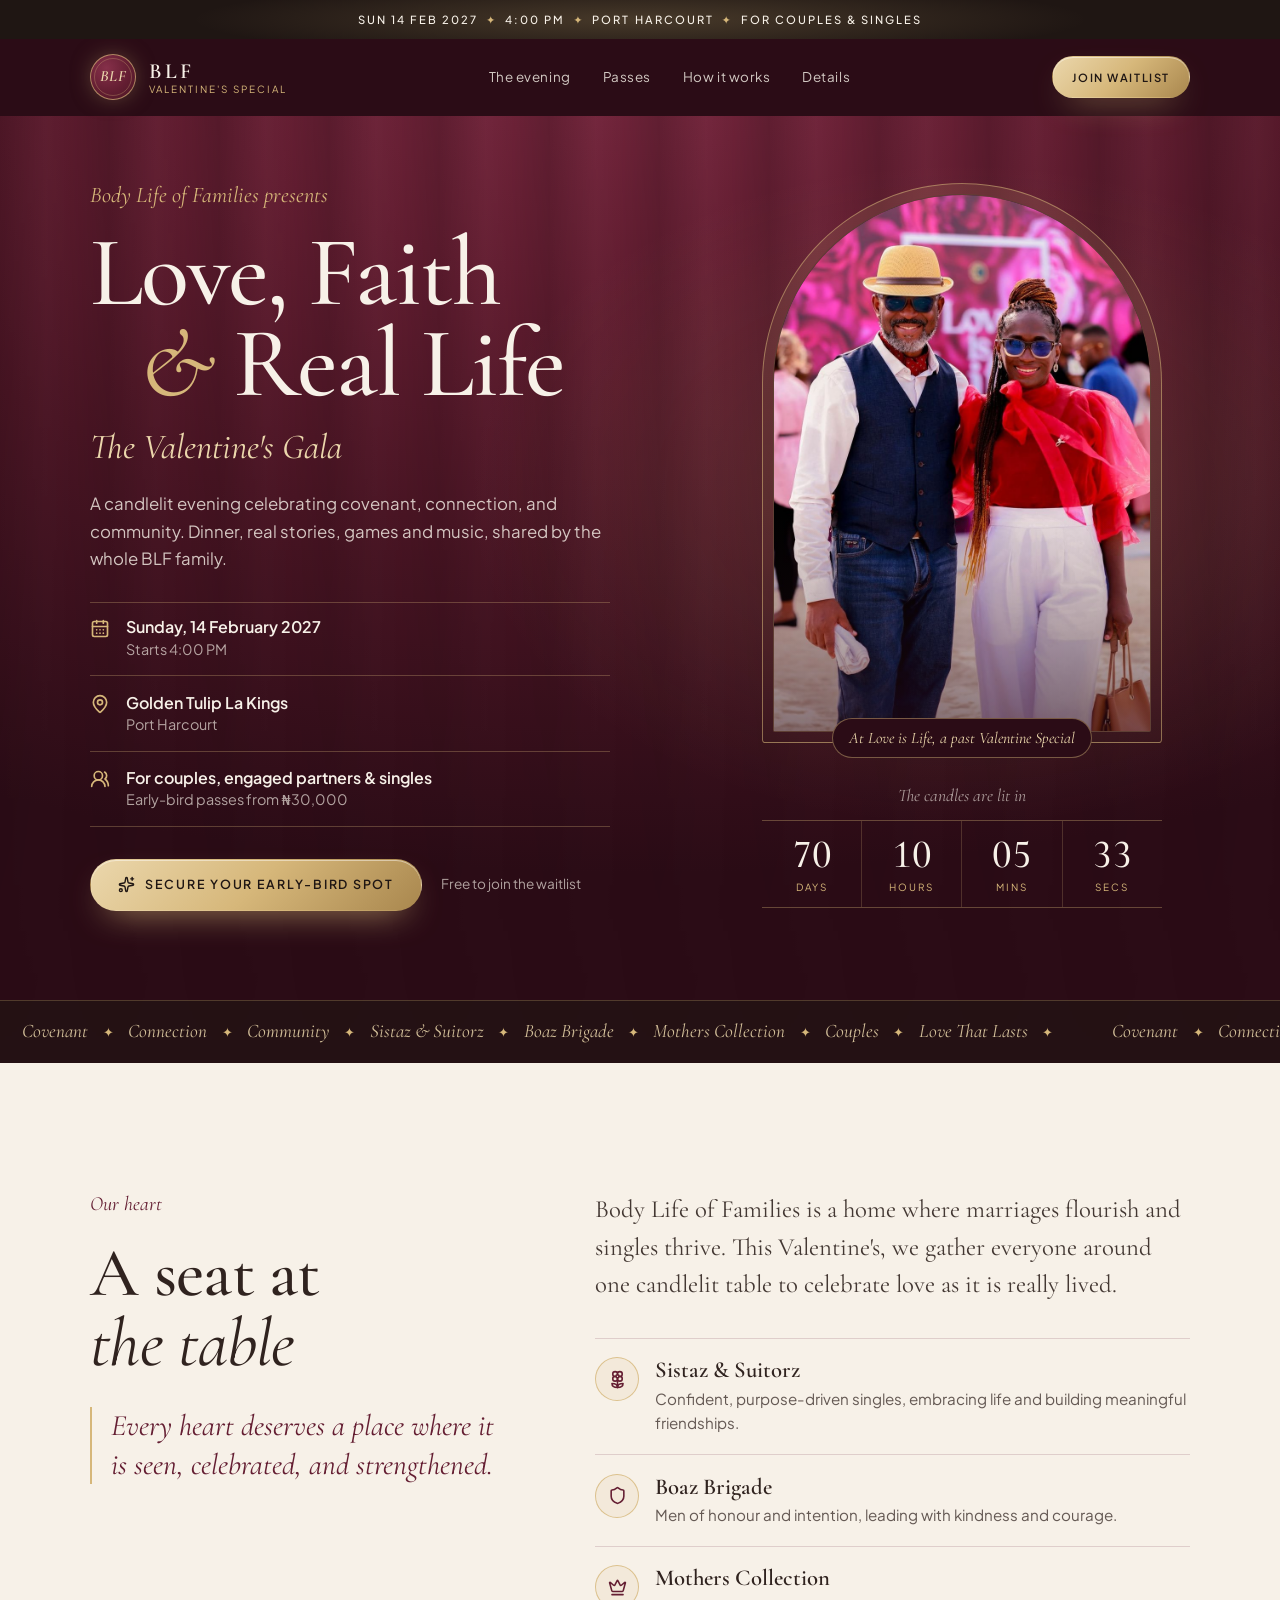
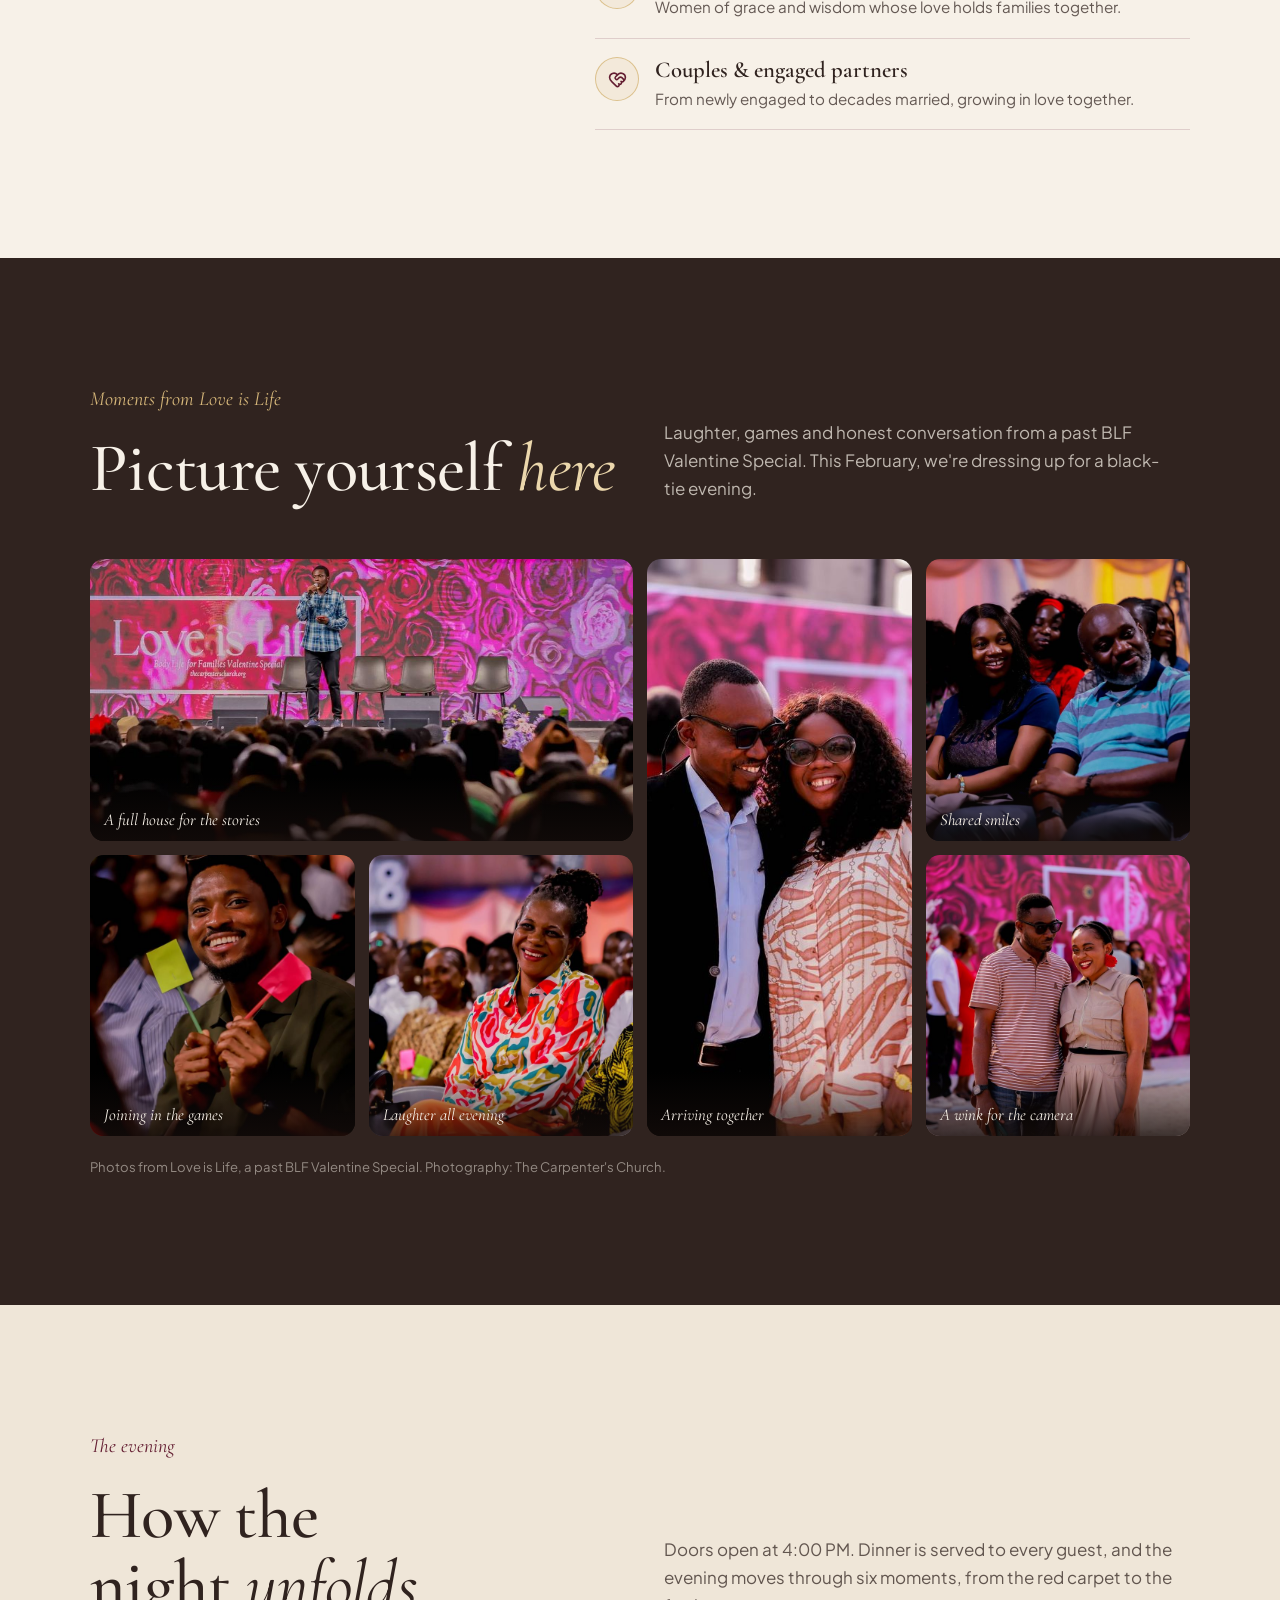
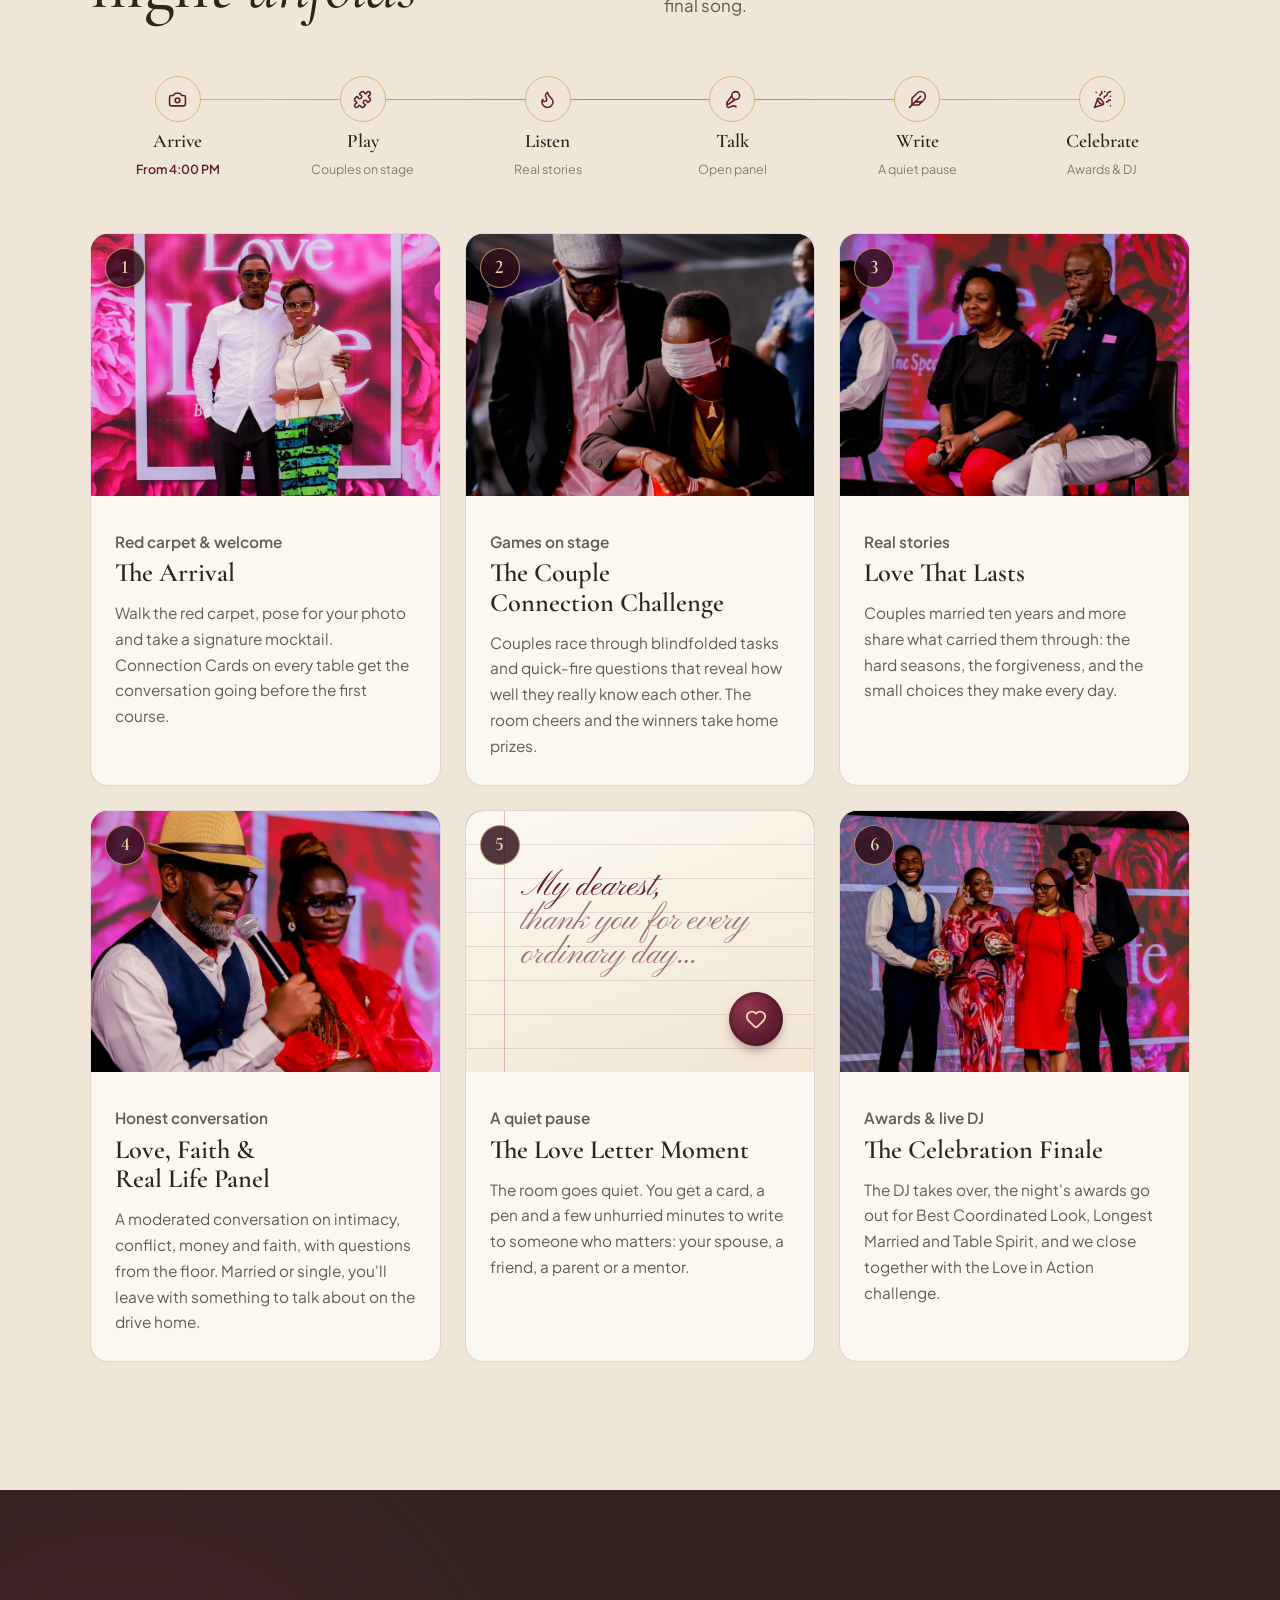
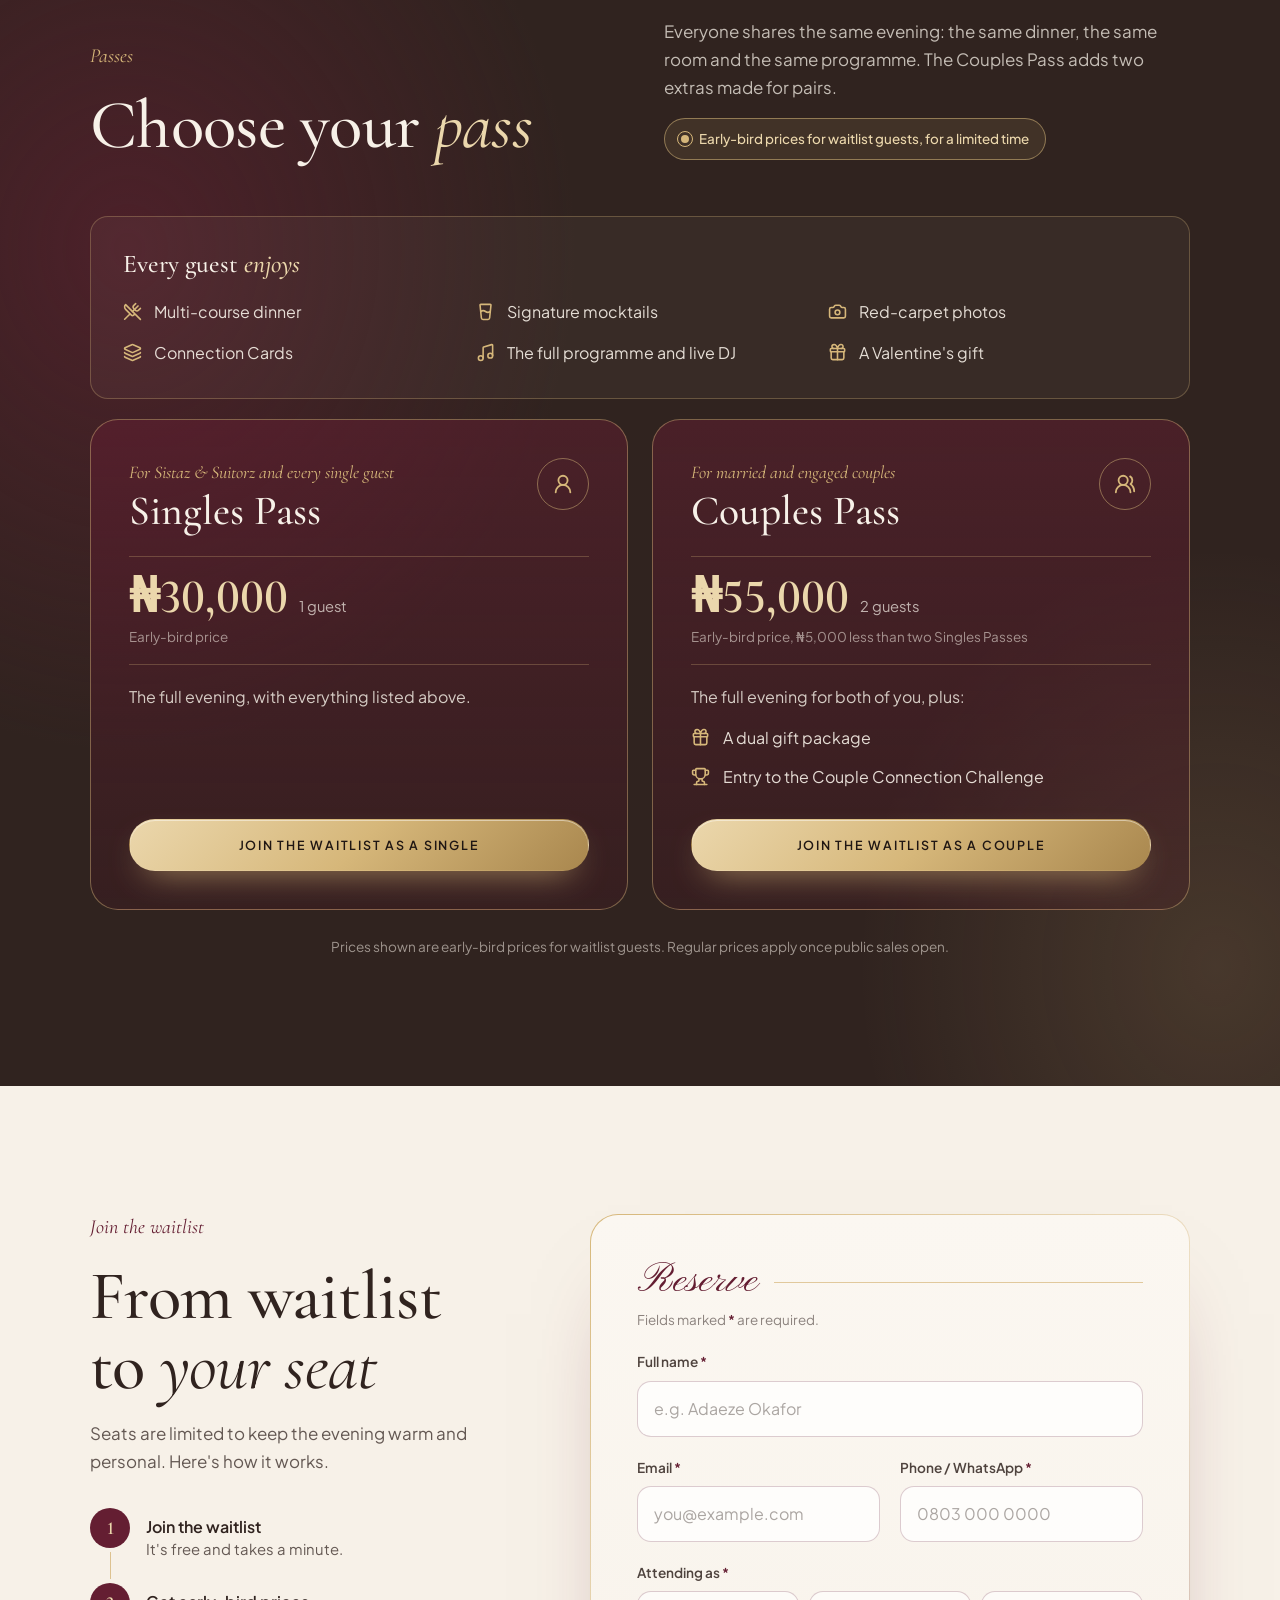
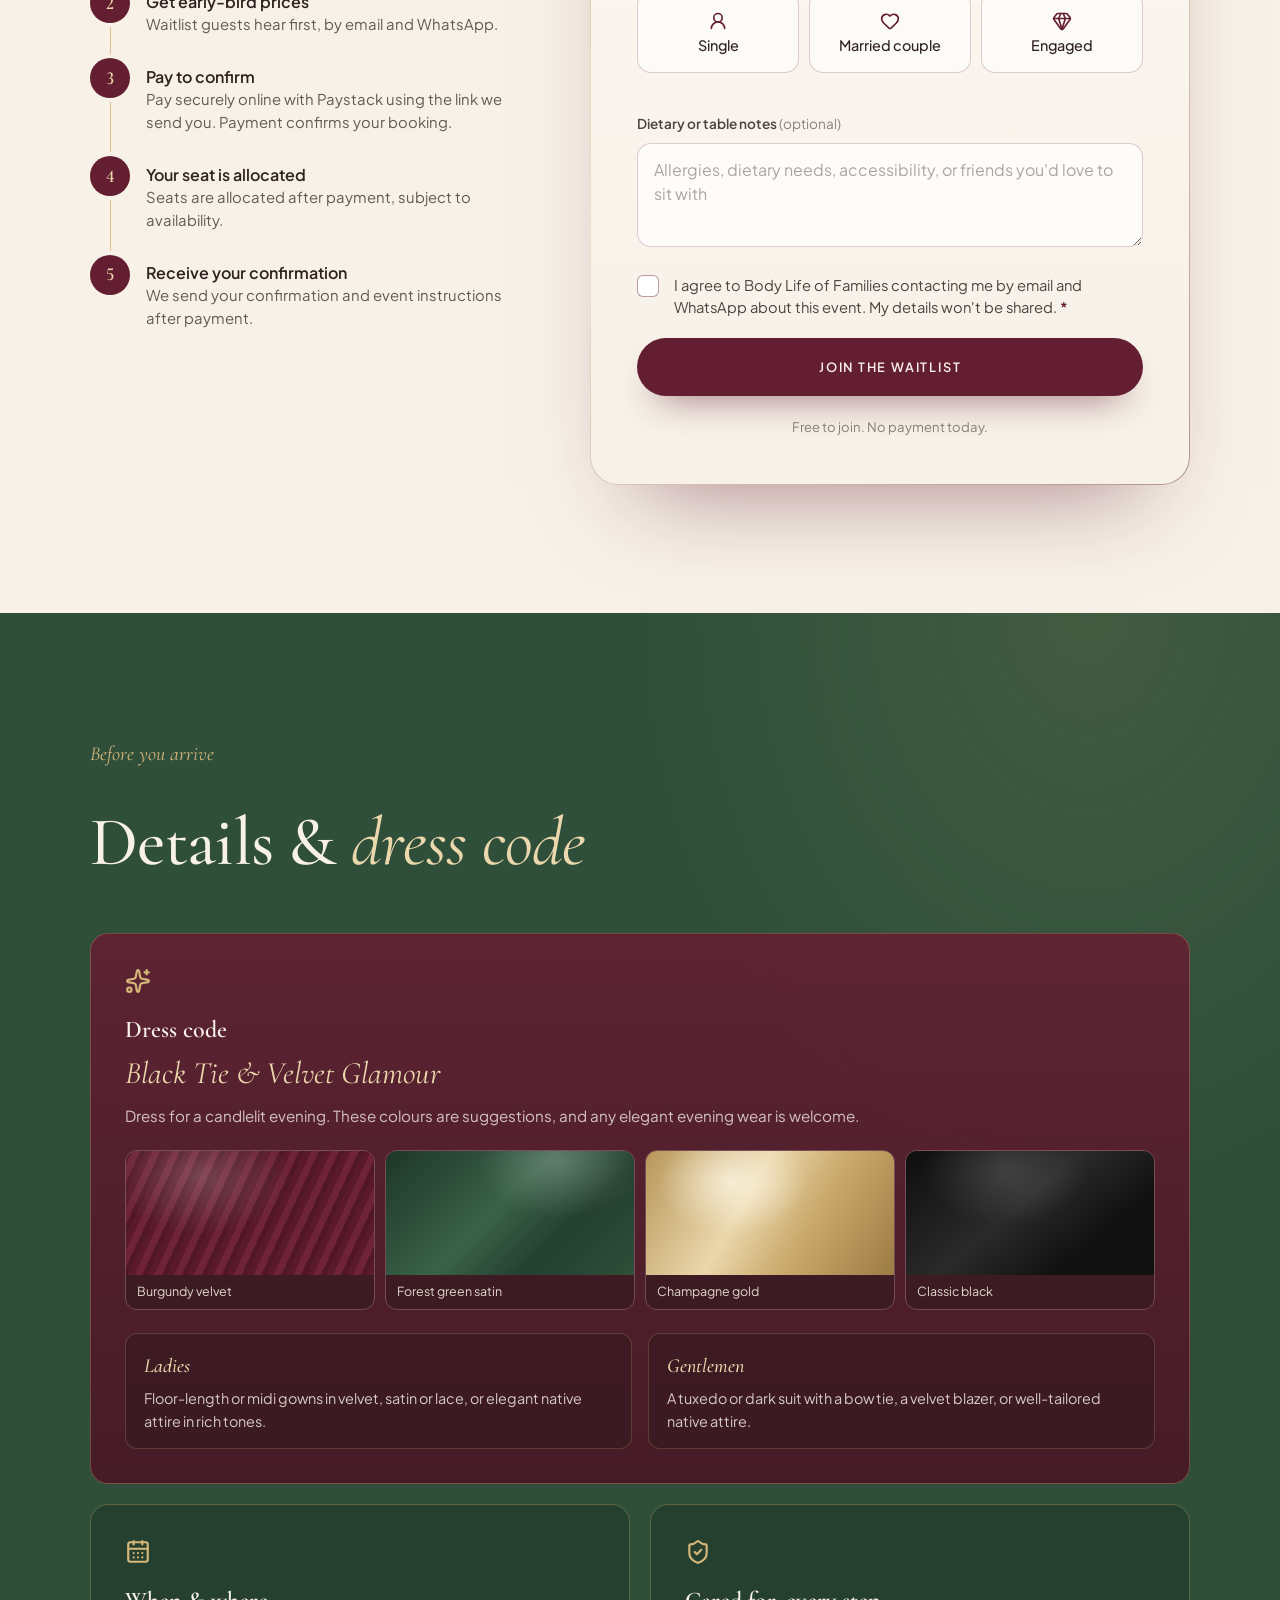
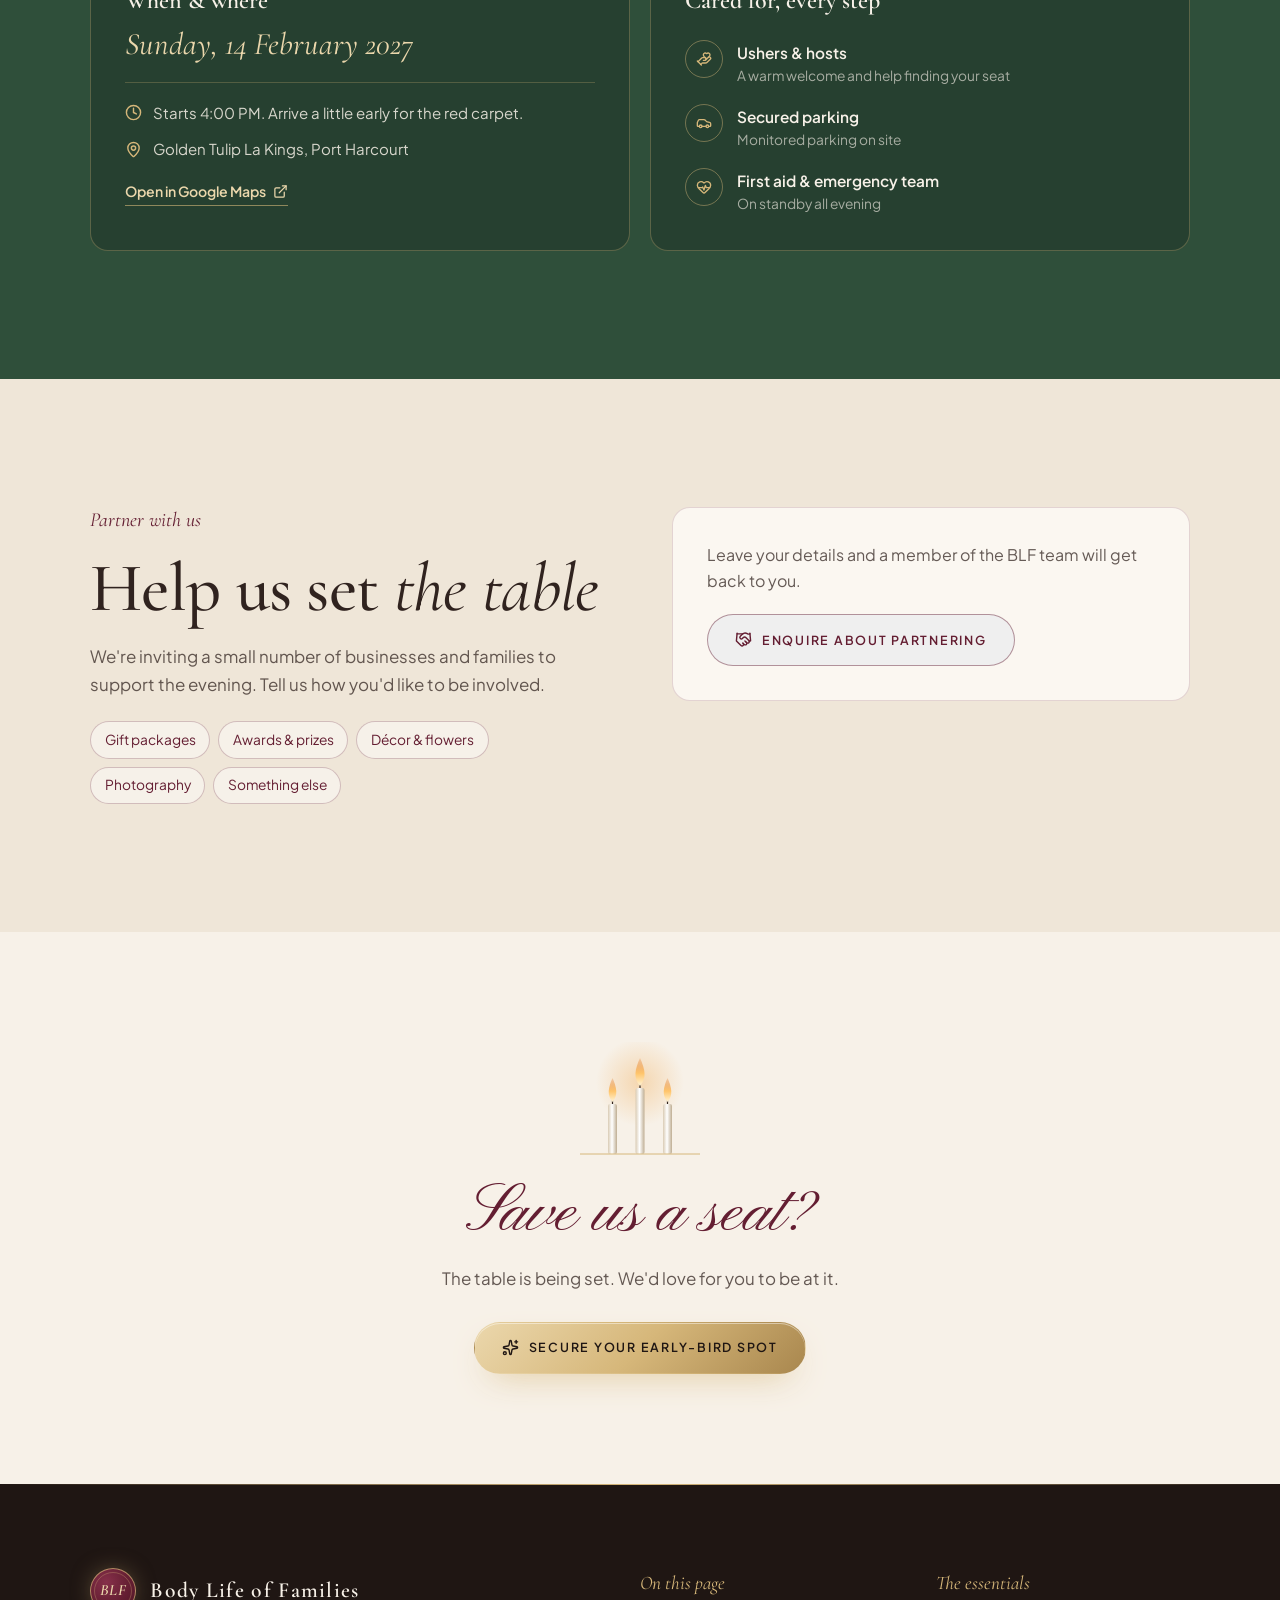
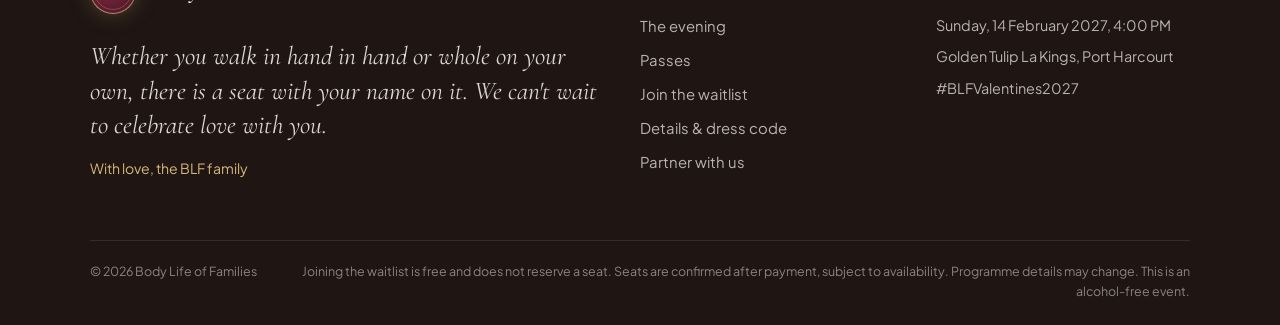
==== commit f19671b8: "Second iteration: event photos, clearer passes and booking steps, partner enquiries, Google Sheet si" ====
--- a/index.html
+++ b/index.html
@@ -4,11 +4,12 @@
 <meta charset="UTF-8">
 <meta name="viewport" content="width=device-width, initial-scale=1, viewport-fit=cover">
 <title>Love, Faith &amp; Real Life · The BLF Valentine's Gala 2027</title>
-<meta name="description" content="Body Life of Families presents The Valentine's Gala. Sunday, 14 February 2027. A candlelit evening for married couples, engaged partners and singles. Join the waitlist for early-bird pricing.">
+<meta name="description" content="Body Life of Families presents The Valentine's Gala. Sunday, 14 February 2027, 4:00 PM at Golden Tulip La Kings, Port Harcourt. A candlelit evening for couples, engaged partners and singles. Join the waitlist for early-bird prices.">
 <meta name="theme-color" content="#2B0C16">
 <meta property="og:title" content="Love, Faith & Real Life · The BLF Valentine's Gala">
-<meta property="og:description" content="A candlelit evening for couples and singles. Sunday, 14 February 2027. Join the priority list.">
+<meta property="og:description" content="Sunday, 14 February 2027 · 4:00 PM · Golden Tulip La Kings, Port Harcourt. Join the waitlist for early-bird prices.">
 <meta property="og:type" content="website">
+<meta property="og:image" content="assets/img/photos/hero-couple.jpg">
 <link rel="icon" href="assets/img/favicon.svg" type="image/svg+xml">
 <link rel="stylesheet" href="assets/css/style.css">
 <script>document.documentElement.classList.add('js');</script>
@@ -16,7 +17,7 @@
 <body>
 
 <div class="announce" role="note">
-  <span>Sunday, February 14, 2027<span class="dot">&#10022;</span><span class="long">An Exclusive Evening for Couples &amp; Singles</span><span class="short">Couples &amp; Singles</span></span>
+  <span>Sun 14 Feb 2027<span class="dot">&#10022;</span>4:00 PM<span class="dot">&#10022;</span>Port Harcourt<span class="long"><span class="dot">&#10022;</span>For Couples &amp; Singles</span></span>
 </div>
 
 <header class="header" id="header">
@@ -26,9 +27,9 @@
       <span class="brand-text"><b>BLF</b><small>Valentine's Special</small></span>
     </a>
     <nav class="nav-links" aria-label="Main">
-      <a href="#philosophy">Our heart</a>
       <a href="#evening">The evening</a>
       <a href="#passes">Passes</a>
+      <a href="#waitlist">How it works</a>
       <a href="#details">Details</a>
     </nav>
     <div class="nav-cta">
@@ -39,11 +40,12 @@
     </div>
   </div>
   <div class="mobile-menu" id="mobileMenu">
-    <nav aria-label="Mobile">
-      <a href="#philosophy">Our heart</a>
+    <nav class="wrap" aria-label="Mobile">
       <a href="#evening">The evening</a>
       <a href="#passes">Passes</a>
-      <a href="#details">Details</a>
+      <a href="#waitlist">How it works</a>
+      <a href="#details">Details &amp; dress code</a>
+      <a href="#partner">Partner with us</a>
       <a href="#waitlist" class="btn btn--gold btn--block">Join Waitlist</a>
     </nav>
   </div>
@@ -61,8 +63,26 @@
         <span class="l2"><span class="amp">&amp;</span> Real Life</span>
         <span class="sub">The Valentine's Gala</span>
       </h1>
-      <p class="hero-text seq">A candlelit evening celebrating covenant, connection, and community. Thoughtfully curated for married couples, engaged partners, and vibrant singles.</p>
-      <div class="countdown seq" aria-live="off">
+      <p class="hero-text seq">A candlelit evening celebrating covenant, connection, and community. Dinner, real stories, games and music, shared by the whole BLF family.</p>
+      <ul class="facts seq">
+        <li><span class="icon"><svg aria-hidden="true" focusable="false" xmlns="http://www.w3.org/2000/svg" viewBox="0 0 24 24" fill="none" stroke="currentColor" stroke-width="2" stroke-linecap="round" stroke-linejoin="round" > <path d="M8 2v3" /> <path d="M16 2v3" /> <rect x="3" y="3" width="18" height="18" rx="2" /> <path d="M3 9h18" /> <path d="M8 13h.01" /> <path d="M12 13h.01" /> <path d="M16 13h.01" /> <path d="M8 17h.01" /> <path d="M12 17h.01" /> <path d="M16 17h.01" /> </svg></span><div><b>Sunday, 14 February 2027</b><small>Starts 4:00 PM</small></div></li>
+        <li><span class="icon"><svg aria-hidden="true" focusable="false" xmlns="http://www.w3.org/2000/svg" viewBox="0 0 24 24" fill="none" stroke="currentColor" stroke-width="2" stroke-linecap="round" stroke-linejoin="round" > <path d="M20 10c0 4.993-5.539 10.193-7.399 11.799a1 1 0 0 1-1.202 0C9.539 20.193 4 14.993 4 10a8 8 0 0 1 16 0" /> <circle cx="12" cy="10" r="3" /> </svg></span><div><b>Golden Tulip La Kings</b><small>Port Harcourt</small></div></li>
+        <li><span class="icon"><svg aria-hidden="true" focusable="false" xmlns="http://www.w3.org/2000/svg" viewBox="0 0 24 24" fill="none" stroke="currentColor" stroke-width="2" stroke-linecap="round" stroke-linejoin="round" > <path d="M18 21a8 8 0 0 0-16 0" /> <circle cx="10" cy="8" r="5" /> <path d="M22 20c0-3.37-2-6.5-4-8a5 5 0 0 0-.45-8.3" /> </svg></span><div><b>For couples, engaged partners &amp; singles</b><small>Early-bird passes from &#8358;30,000</small></div></li>
+      </ul>
+      <div class="hero-actions seq">
+        <a href="#waitlist" class="btn btn--gold"><span class="icon"><svg aria-hidden="true" focusable="false" xmlns="http://www.w3.org/2000/svg" viewBox="0 0 24 24" fill="none" stroke="currentColor" stroke-width="2" stroke-linecap="round" stroke-linejoin="round" > <path d="M11.017 2.814a1 1 0 0 1 1.966 0l1.051 5.558a2 2 0 0 0 1.594 1.594l5.558 1.051a1 1 0 0 1 0 1.966l-5.558 1.051a2 2 0 0 0-1.594 1.594l-1.051 5.558a1 1 0 0 1-1.966 0l-1.051-5.558a2 2 0 0 0-1.594-1.594l-5.558-1.051a1 1 0 0 1 0-1.966l5.558-1.051a2 2 0 0 0 1.594-1.594z" /> <path d="M20 2v4" /> <path d="M22 4h-4" /> <circle cx="4" cy="20" r="2" /> </svg></span>Secure Your Early-Bird Spot</a>
+        <span class="free">Free to join the waitlist</span>
+      </div>
+    </div>
+
+    <div class="hero-visual">
+      <figure class="arch">
+        <div class="arch-inner">
+          <img src="assets/img/photos/hero-couple.jpg" width="900" height="1260" fetchpriority="high" alt="A smiling couple, he in a navy waistcoat and she in a red organza blouse, at a past BLF Valentine Special">
+        </div>
+        <figcaption class="arch-caption">At Love is Life, a past Valentine Special</figcaption>
+      </figure>
+      <div class="countdown">
         <p class="countdown-label">The candles are lit in</p>
         <div class="countdown-row" role="timer" aria-label="Time until the gala">
           <div class="cd"><b id="cdD">--</b><small>Days</small></div>
@@ -71,198 +91,134 @@
           <div class="cd"><b id="cdS">--</b><small>Secs</small></div>
         </div>
       </div>
-      <div class="hero-actions seq">
-        <a href="#waitlist" class="btn btn--gold"><span class="icon"><svg aria-hidden="true" focusable="false" xmlns="http://www.w3.org/2000/svg" viewBox="0 0 24 24" fill="none" stroke="currentColor" stroke-width="2" stroke-linecap="round" stroke-linejoin="round" > <path d="M11.017 2.814a1 1 0 0 1 1.966 0l1.051 5.558a2 2 0 0 0 1.594 1.594l5.558 1.051a1 1 0 0 1 0 1.966l-5.558 1.051a2 2 0 0 0-1.594 1.594l-1.051 5.558a1 1 0 0 1-1.966 0l-1.051-5.558a2 2 0 0 0-1.594-1.594l-5.558-1.051a1 1 0 0 1 0-1.966l5.558-1.051a2 2 0 0 0 1.594-1.594z" /> <path d="M20 2v4" /> <path d="M22 4h-4" /> <circle cx="4" cy="20" r="2" /> </svg></span>Secure Your Early-Bird Spot</a>
-        <a href="#evening" class="btn btn--line">Explore the Evening<span class="icon"><svg aria-hidden="true" focusable="false" xmlns="http://www.w3.org/2000/svg" viewBox="0 0 24 24" fill="none" stroke="currentColor" stroke-width="2" stroke-linecap="round" stroke-linejoin="round" > <path d="M12 5v14" /> <path d="m19 12-7 7-7-7" /> </svg></span></a>
-      </div>
-    </div>
-
-    <div class="arch-wrap" aria-hidden="true">
-      <div class="arch">
-        <div class="arch-inner">
-          <svg class="scene" viewBox="0 0 300 420" preserveAspectRatio="xMidYMax slice">
-            <defs>
-              <radialGradient id="halo" cx="50%" cy="50%" r="50%">
-                <stop offset="0" stop-color="#FFD9A0" stop-opacity=".75"/>
-                <stop offset=".35" stop-color="#F2B66B" stop-opacity=".28"/>
-                <stop offset="1" stop-color="#F2B66B" stop-opacity="0"/>
-              </radialGradient>
-              <linearGradient id="flame" x1="0" y1="1" x2="0" y2="0">
-                <stop offset="0" stop-color="#FFF4D6"/>
-                <stop offset=".45" stop-color="#FFC56B"/>
-                <stop offset="1" stop-color="#E07A2E" stop-opacity=".2"/>
-              </linearGradient>
-              <linearGradient id="wax" x1="0" y1="0" x2="1" y2="0">
-                <stop offset="0" stop-color="#D9CBB4"/>
-                <stop offset=".45" stop-color="#F7F1E8"/>
-                <stop offset="1" stop-color="#BFAE93"/>
-              </linearGradient>
-              <linearGradient id="cloth" x1="0" y1="0" x2="0" y2="1">
-                <stop offset="0" stop-color="#7A2840"/>
-                <stop offset="1" stop-color="#2B0C16"/>
-              </linearGradient>
-            </defs>
-
-            <!-- hanging botanicals -->
-            <g fill="none" stroke="#D6B77A" stroke-width=".9" opacity=".5">
-              <path d="M40 0 C 52 40, 44 80, 60 120"/>
-              <path d="M49 34 c -12 -2 -18 6 -20 14 c 10 2 18 -4 20 -14z"/>
-              <path d="M50 62 c 12 -2 18 6 20 14 c -10 2 -18 -4 -20 -14z"/>
-              <path d="M54 92 c -12 -2 -18 6 -20 14 c 10 2 18 -4 20 -14z"/>
-              <path d="M260 0 C 248 50, 258 96, 240 140"/>
-              <path d="M253 40 c 12 -2 18 6 20 14 c -10 2 -18 -4 -20 -14z"/>
-              <path d="M252 74 c -12 -2 -18 6 -20 14 c 10 2 18 -4 20 -14z"/>
-              <path d="M248 108 c 12 -2 18 6 20 14 c -10 2 -18 -4 -20 -14z"/>
-              <path d="M150 0 C 146 20, 154 34, 150 52"/>
-              <circle cx="150" cy="60" r="8"/><circle cx="150" cy="60" r="4"/>
-            </g>
-
-            <!-- halos -->
-            <circle class="halo" cx="95" cy="232" r="46" fill="url(#halo)"/>
-            <circle class="halo" cx="122" cy="204" r="50" fill="url(#halo)" style="animation-delay:-.7s"/>
-            <circle class="halo" cx="150" cy="182" r="58" fill="url(#halo)" style="animation-delay:-1.4s"/>
-            <circle class="halo" cx="178" cy="204" r="50" fill="url(#halo)" style="animation-delay:-2s"/>
-            <circle class="halo" cx="205" cy="232" r="46" fill="url(#halo)" style="animation-delay:-.4s"/>
-
-            <!-- table -->
-            <path d="M-10 318 L 310 318 L 310 420 L -10 420 Z" fill="url(#cloth)"/>
-            <path d="M-10 318 L 310 318" stroke="#D6B77A" stroke-width="1" opacity=".7"/>
-            <path d="M0 332 C 60 340, 240 340, 300 332" stroke="#D6B77A" stroke-width=".6" fill="none" opacity=".35"/>
-
-            <!-- candles -->
-            <g>
-              <rect x="90" y="250" width="10" height="68" rx="2" fill="url(#wax)"/>
-              <rect x="117" y="222" width="10" height="96" rx="2" fill="url(#wax)"/>
-              <rect x="145" y="200" width="10" height="118" rx="2" fill="url(#wax)"/>
-              <rect x="173" y="222" width="10" height="96" rx="2" fill="url(#wax)"/>
-              <rect x="200" y="250" width="10" height="68" rx="2" fill="url(#wax)"/>
-              <g fill="#B8975A">
-                <rect x="85" y="312" width="20" height="6" rx="2"/><rect x="112" y="312" width="20" height="6" rx="2"/>
-                <rect x="140" y="312" width="20" height="6" rx="2"/><rect x="168" y="312" width="20" height="6" rx="2"/>
-                <rect x="195" y="312" width="20" height="6" rx="2"/>
-              </g>
-              <g stroke="#30231F" stroke-width="1.2">
-                <path d="M95 250 v-4"/><path d="M122 222 v-4"/><path d="M150 200 v-4"/><path d="M178 222 v-4"/><path d="M205 250 v-4"/>
-              </g>
-              <path class="flame f1" d="M95 248 C 88 240, 90 230, 95 218 C 100 230, 102 240, 95 248 Z" fill="url(#flame)"/>
-              <path class="flame f2" d="M122 220 C 115 212, 117 202, 122 190 C 127 202, 129 212, 122 220 Z" fill="url(#flame)"/>
-              <path class="flame f3" d="M150 198 C 142 189, 144 178, 150 164 C 156 178, 158 189, 150 198 Z" fill="url(#flame)"/>
-              <path class="flame f4" d="M178 220 C 171 212, 173 202, 178 190 C 183 202, 185 212, 178 220 Z" fill="url(#flame)"/>
-              <path class="flame f5" d="M205 248 C 198 240, 200 230, 205 218 C 210 230, 212 240, 205 248 Z" fill="url(#flame)"/>
-            </g>
-
-            <!-- champagne flutes -->
-            <g fill="none" stroke="#EBD7AC" stroke-width="1" opacity=".75">
-              <path d="M46 262 L 50 296 Q 53 300 56 296 L 60 262 Z"/><path d="M53 299 V 314 M 46 316 H 60"/>
-              <path d="M240 262 L 244 296 Q 247 300 250 296 L 254 262 Z"/><path d="M247 299 V 314 M 240 316 H 254"/>
-            </g>
-            <g fill="#D6B77A" opacity=".25"><path d="M47.5 272 L 50 296 Q 53 300 56 296 L 58.5 272 Z"/><path d="M241.5 272 L 244 296 Q 247 300 250 296 L 252.5 272 Z"/></g>
-
-            <!-- roses + leaves on table -->
-            <g>
-              <path d="M18 318 c 10 -22 34 -26 40 -6" fill="#2F4F3A"/>
-              <path d="M282 318 c -10 -22 -34 -26 -40 -6" fill="#2F4F3A"/>
-              <path d="M110 318 c -6 -14 -22 -18 -30 -10 c 10 4 20 10 30 10z" fill="#2F4F3A"/>
-              <path d="M190 318 c 6 -14 22 -18 30 -10 c -10 4 -20 10 -30 10z" fill="#2F4F3A"/>
-              <circle cx="28" cy="312" r="11" fill="#641E32"/><circle cx="272" cy="312" r="11" fill="#641E32"/>
-              <circle cx="132" cy="314" r="7" fill="#7A2840"/><circle cx="168" cy="314" r="7" fill="#7A2840"/>
-              <g fill="none" stroke="#D6B77A" stroke-width=".8" opacity=".7">
-                <path d="M28 312 m -5 0 a 5 5 0 1 0 5 -5 a 3 3 0 1 0 -3 3"/>
-                <path d="M272 312 m -5 0 a 5 5 0 1 0 5 -5 a 3 3 0 1 0 -3 3"/>
-              </g>
-            </g>
-
-            <!-- glass reflection -->
-            <path d="M0 0 L 120 0 L 20 420 L 0 420 Z" fill="#fff" opacity=".035"/>
-          </svg>
-        </div>
-        <span class="arch-caption">Sunday &middot; 14 February 2027</span>
-      </div>
     </div>
   </div>
 
   <div class="ribbon" aria-hidden="true">
     <div class="ribbon-track">
-      <span>Covenant<i>&#10022;</i>Connection<i>&#10022;</i>Community<i>&#10022;</i>Sistaz &amp; Suitorz<i>&#10022;</i>Boaz Brigade<i>&#10022;</i>Mothers Collection<i>&#10022;</i>Love That Lasts<i>&#10022;</i></span>
-      <span>Covenant<i>&#10022;</i>Connection<i>&#10022;</i>Community<i>&#10022;</i>Sistaz &amp; Suitorz<i>&#10022;</i>Boaz Brigade<i>&#10022;</i>Mothers Collection<i>&#10022;</i>Love That Lasts<i>&#10022;</i></span>
-    </div>
-  </div>
-</section>
-
-<!-- ================= PHILOSOPHY ================= -->
-<section class="section philosophy" id="philosophy" aria-labelledby="philo-title">
-  <div class="wrap philo-grid">
+      <span>Covenant<i>&#10022;</i>Connection<i>&#10022;</i>Community<i>&#10022;</i>Sistaz &amp; Suitorz<i>&#10022;</i>Boaz Brigade<i>&#10022;</i>Mothers Collection<i>&#10022;</i>Couples<i>&#10022;</i>Love That Lasts<i>&#10022;</i></span>
+      <span>Covenant<i>&#10022;</i>Connection<i>&#10022;</i>Community<i>&#10022;</i>Sistaz &amp; Suitorz<i>&#10022;</i>Boaz Brigade<i>&#10022;</i>Mothers Collection<i>&#10022;</i>Couples<i>&#10022;</i>Love That Lasts<i>&#10022;</i></span>
+    </div>
+  </div>
+</section>
+
+<!-- ================= OUR HEART ================= -->
+<section class="section heart" id="heart" aria-labelledby="heart-title">
+  <div class="wrap heart-grid">
     <div class="reveal">
       <p class="kicker">Our heart</p>
-      <h2 class="h2" id="philo-title">A seat at <em>the table</em></h2>
-      <p class="philo-quote">Every heart deserves a place where it is seen, celebrated, and strengthened.</p>
-    </div>
-    <div class="philo-body">
-      <p class="reveal">At Body Life of Families, love is never a spectator sport. We build safe, warm spaces where marriages flourish and singles thrive, where the wisdom of decades meets the hope of new beginnings, and nobody sits at the edge of the room.</p>
-      <p class="reveal">This Valentine's, every part of our family gathers around one candlelit table. Not to split the room into &ldquo;taken&rdquo; and &ldquo;waiting,&rdquo; but to celebrate covenant, cultivate connection, and remind one another that real love is practised in real life.</p>
-      <ul class="tribes reveal">
-        <li class="tribe"><span class="tribe-mark"><span class="icon"><svg aria-hidden="true" focusable="false" xmlns="http://www.w3.org/2000/svg" viewBox="0 0 24 24" fill="none" stroke="currentColor" stroke-width="2" stroke-linecap="round" stroke-linejoin="round" > <path d="M12 5a3 3 0 1 1 3 3m-3-3a3 3 0 1 0-3 3m3-3v1M9 8a3 3 0 1 0 3 3M9 8h1m5 0a3 3 0 1 1-3 3m3-3h-1m-2 3v-1" /> <circle cx="12" cy="8" r="2" /> <path d="M12 10v12" /> <path d="M12 22c4.2 0 7-1.667 7-5-4.2 0-7 1.667-7 5Z" /> <path d="M12 22c-4.2 0-7-1.667-7-5 4.2 0 7 1.667 7 5Z" /> </svg></span></span><div><h3>Sistaz &amp; Suitorz</h3><p>Our vibrant singles, celebrated for who they are today, not only for who they might meet.</p></div></li>
-        <li class="tribe"><span class="tribe-mark"><span class="icon"><svg aria-hidden="true" focusable="false" xmlns="http://www.w3.org/2000/svg" viewBox="0 0 24 24" fill="none" stroke="currentColor" stroke-width="2" stroke-linecap="round" stroke-linejoin="round" > <path d="M20 13c0 5-3.5 7.5-7.66 8.95a1 1 0 0 1-.67-.01C7.5 20.5 4 18 4 13V6a1 1 0 0 1 1-1c2 0 4.5-1.2 6.24-2.72a1.17 1.17 0 0 1 1.52 0C14.51 3.81 17 5 19 5a1 1 0 0 1 1 1z" /> </svg></span></span><div><h3>Boaz Brigade</h3><p>Men of honour and intention, setting the standard for kindness and courage.</p></div></li>
-        <li class="tribe"><span class="tribe-mark"><span class="icon"><svg aria-hidden="true" focusable="false" xmlns="http://www.w3.org/2000/svg" viewBox="0 0 24 24" fill="none" stroke="currentColor" stroke-width="2" stroke-linecap="round" stroke-linejoin="round" > <path d="M11.562 3.266a.5.5 0 0 1 .876 0L15.39 8.87a1 1 0 0 0 1.516.294L21.183 5.5a.5.5 0 0 1 .798.519l-2.834 10.246a1 1 0 0 1-.956.734H5.81a1 1 0 0 1-.957-.734L2.02 6.02a.5.5 0 0 1 .798-.519l4.276 3.664a1 1 0 0 0 1.516-.294z" /> <path d="M5 21h14" /> </svg></span></span><div><h3>Mothers Collection</h3><p>Grace, wisdom and nurture from the women whose love has held families together.</p></div></li>
-        <li class="tribe"><span class="tribe-mark"><span class="icon"><svg aria-hidden="true" focusable="false" xmlns="http://www.w3.org/2000/svg" viewBox="0 0 24 24" fill="none" stroke="currentColor" stroke-width="2" stroke-linecap="round" stroke-linejoin="round" > <path d="M19.414 14.414C21 12.828 22 11.5 22 9.5a5.5 5.5 0 0 0-9.591-3.676.6.6 0 0 1-.818.001A5.5 5.5 0 0 0 2 9.5c0 2.3 1.5 4 3 5.5l5.535 5.362a2 2 0 0 0 2.879.052 2.12 2.12 0 0 0-.004-3 2.124 2.124 0 1 0 3-3 2.124 2.124 0 0 0 3.004 0 2 2 0 0 0 0-2.828l-1.881-1.882a2.41 2.41 0 0 0-3.409 0l-1.71 1.71a2 2 0 0 1-2.828 0 2 2 0 0 1 0-2.828l2.823-2.762" /> </svg></span></span><div><h3>Couples &amp; engaged partners</h3><p>From newly promised to decades strong, rekindling romance and renewing covenant.</p></div></li>
-      </ul>
-    </div>
-  </div>
-</section>
-
-<!-- ================= PROGRAMME ================= -->
-<section class="section programme" id="evening" aria-labelledby="prog-title">
+      <h2 class="h2" id="heart-title">A seat at <em>the table</em></h2>
+      <p class="heart-quote">Every heart deserves a place where it is seen, celebrated, and strengthened.</p>
+    </div>
+    <div class="heart-body">
+      <p class="reveal">Body Life of Families is a home where marriages flourish and singles thrive. This Valentine's, we gather everyone around one candlelit table to celebrate love as it is really lived.</p>
+      <ul class="groups reveal">
+        <li class="group"><span class="group-mark"><span class="icon"><svg aria-hidden="true" focusable="false" xmlns="http://www.w3.org/2000/svg" viewBox="0 0 24 24" fill="none" stroke="currentColor" stroke-width="2" stroke-linecap="round" stroke-linejoin="round" > <path d="M12 5a3 3 0 1 1 3 3m-3-3a3 3 0 1 0-3 3m3-3v1M9 8a3 3 0 1 0 3 3M9 8h1m5 0a3 3 0 1 1-3 3m3-3h-1m-2 3v-1" /> <circle cx="12" cy="8" r="2" /> <path d="M12 10v12" /> <path d="M12 22c4.2 0 7-1.667 7-5-4.2 0-7 1.667-7 5Z" /> <path d="M12 22c-4.2 0-7-1.667-7-5 4.2 0 7 1.667 7 5Z" /> </svg></span></span><div><h3>Sistaz &amp; Suitorz</h3><p>Confident, purpose-driven singles, embracing life and building meaningful friendships.</p></div></li>
+        <li class="group"><span class="group-mark"><span class="icon"><svg aria-hidden="true" focusable="false" xmlns="http://www.w3.org/2000/svg" viewBox="0 0 24 24" fill="none" stroke="currentColor" stroke-width="2" stroke-linecap="round" stroke-linejoin="round" > <path d="M20 13c0 5-3.5 7.5-7.66 8.95a1 1 0 0 1-.67-.01C7.5 20.5 4 18 4 13V6a1 1 0 0 1 1-1c2 0 4.5-1.2 6.24-2.72a1.17 1.17 0 0 1 1.52 0C14.51 3.81 17 5 19 5a1 1 0 0 1 1 1z" /> </svg></span></span><div><h3>Boaz Brigade</h3><p>Men of honour and intention, leading with kindness and courage.</p></div></li>
+        <li class="group"><span class="group-mark"><span class="icon"><svg aria-hidden="true" focusable="false" xmlns="http://www.w3.org/2000/svg" viewBox="0 0 24 24" fill="none" stroke="currentColor" stroke-width="2" stroke-linecap="round" stroke-linejoin="round" > <path d="M11.562 3.266a.5.5 0 0 1 .876 0L15.39 8.87a1 1 0 0 0 1.516.294L21.183 5.5a.5.5 0 0 1 .798.519l-2.834 10.246a1 1 0 0 1-.956.734H5.81a1 1 0 0 1-.957-.734L2.02 6.02a.5.5 0 0 1 .798-.519l4.276 3.664a1 1 0 0 0 1.516-.294z" /> <path d="M5 21h14" /> </svg></span></span><div><h3>Mothers Collection</h3><p>Women of grace and wisdom whose love holds families together.</p></div></li>
+        <li class="group"><span class="group-mark"><span class="icon"><svg aria-hidden="true" focusable="false" xmlns="http://www.w3.org/2000/svg" viewBox="0 0 24 24" fill="none" stroke="currentColor" stroke-width="2" stroke-linecap="round" stroke-linejoin="round" > <path d="M19.414 14.414C21 12.828 22 11.5 22 9.5a5.5 5.5 0 0 0-9.591-3.676.6.6 0 0 1-.818.001A5.5 5.5 0 0 0 2 9.5c0 2.3 1.5 4 3 5.5l5.535 5.362a2 2 0 0 0 2.879.052 2.12 2.12 0 0 0-.004-3 2.124 2.124 0 1 0 3-3 2.124 2.124 0 0 0 3.004 0 2 2 0 0 0 0-2.828l-1.881-1.882a2.41 2.41 0 0 0-3.409 0l-1.71 1.71a2 2 0 0 1-2.828 0 2 2 0 0 1 0-2.828l2.823-2.762" /> </svg></span></span><div><h3>Couples &amp; engaged partners</h3><p>From newly engaged to decades married, growing in love together.</p></div></li>
+      </ul>
+    </div>
+  </div>
+</section>
+
+<!-- ================= MOMENTS ================= -->
+<section class="section moments" id="moments" aria-labelledby="moments-title">
   <div class="wrap">
-    <div class="prog-head">
+    <div class="section-head section-head--split">
       <div class="reveal">
-        <p class="kicker">The evening, in six moments</p>
-        <h2 class="h2" id="prog-title">Curated <em>evening</em> experiences</h2>
-      </div>
-      <p class="lede reveal">From the first glass at arrival to the last song of the night, each part of the programme is designed to make you laugh, reflect, and leave a little more in love.</p>
-    </div>
+        <p class="kicker kicker--gold">Moments from Love is Life</p>
+        <h2 class="h2" id="moments-title">Picture yourself <em>here</em></h2>
+      </div>
+      <p class="lede reveal">Laughter, games and honest conversation from a past BLF Valentine Special. This February, we're dressing up for a black-tie evening.</p>
+    </div>
+    <div class="gallery reveal">
+      <figure class="g-a"><img src="assets/img/photos/g-crowd.jpg" width="1000" height="694" loading="lazy" alt="A full audience facing a stage with a rose backdrop reading Love is Life"><figcaption>A full house for the stories</figcaption></figure>
+      <figure class="g-b"><img src="assets/img/photos/g-warm-couple.jpg" width="700" height="828" loading="lazy" alt="A couple leaning in close and smiling in the late afternoon sun"><figcaption>Arriving together</figcaption></figure>
+      <figure class="g-c"><img src="assets/img/photos/g-seated.jpg" width="700" height="822" loading="lazy" alt="A married couple sharing a smile in the audience"><figcaption>Shared smiles</figcaption></figure>
+      <figure class="g-d"><img src="assets/img/photos/g-cards.jpg" width="700" height="822" loading="lazy" alt="A young man grinning while holding up a green and a pink voting card"><figcaption>Joining in the games</figcaption></figure>
+      <figure class="g-e"><img src="assets/img/photos/g-laugh.jpg" width="700" height="822" loading="lazy" alt="A woman in a bright patterned shirt laughing in her seat"><figcaption>Laughter all evening</figcaption></figure>
+      <figure class="g-f"><img src="assets/img/photos/g-wink.jpg" width="700" height="828" loading="lazy" alt="A couple posing in front of the rose wall, she winks at the camera"><figcaption>A wink for the camera</figcaption></figure>
+    </div>
+    <p class="photo-credit">Photos from Love is Life, a past BLF Valentine Special. Photography: The Carpenter's Church.</p>
+  </div>
+</section>
+
+<!-- ================= THE EVENING ================= -->
+<section class="section evening" id="evening" aria-labelledby="evening-title">
+  <div class="wrap">
+    <div class="section-head section-head--split">
+      <div class="reveal">
+        <p class="kicker">The evening</p>
+        <h2 class="h2" id="evening-title">How the night <em>unfolds</em></h2>
+      </div>
+      <p class="lede reveal">Doors open at 4:00 PM. Dinner is served to every guest, and the evening moves through six moments, from the red carpet to the final song.</p>
+    </div>
+
+    <ol class="run reveal" aria-label="The evening at a glance">
+      <li><a href="#xp-1" class="first"><span class="run-dot"><span class="icon"><svg aria-hidden="true" focusable="false" xmlns="http://www.w3.org/2000/svg" viewBox="0 0 24 24" fill="none" stroke="currentColor" stroke-width="2" stroke-linecap="round" stroke-linejoin="round" > <path d="M13.997 4a2 2 0 0 1 1.76 1.05l.486.9A2 2 0 0 0 18.003 7H20a2 2 0 0 1 2 2v9a2 2 0 0 1-2 2H4a2 2 0 0 1-2-2V9a2 2 0 0 1 2-2h1.997a2 2 0 0 0 1.759-1.048l.489-.904A2 2 0 0 1 10.004 4z" /> <circle cx="12" cy="13" r="3" /> </svg></span></span><b>Arrive</b><small>From 4:00 PM</small></a></li>
+      <li><a href="#xp-2"><span class="run-dot"><span class="icon"><svg aria-hidden="true" focusable="false" xmlns="http://www.w3.org/2000/svg" viewBox="0 0 24 24" fill="none" stroke="currentColor" stroke-width="2" stroke-linecap="round" stroke-linejoin="round" > <path d="M15.39 4.39a1 1 0 0 0 1.68-.474 2.5 2.5 0 1 1 3.014 3.015 1 1 0 0 0-.474 1.68l1.683 1.682a2.414 2.414 0 0 1 0 3.414L19.61 15.39a1 1 0 0 1-1.68-.474 2.5 2.5 0 1 0-3.014 3.015 1 1 0 0 1 .474 1.68l-1.683 1.682a2.414 2.414 0 0 1-3.414 0L8.61 19.61a1 1 0 0 0-1.68.474 2.5 2.5 0 1 1-3.014-3.015 1 1 0 0 0 .474-1.68l-1.683-1.682a2.414 2.414 0 0 1 0-3.414L4.39 8.61a1 1 0 0 1 1.68.474 2.5 2.5 0 1 0 3.014-3.015 1 1 0 0 1-.474-1.68l1.683-1.682a2.414 2.414 0 0 1 3.414 0z" /> </svg></span></span><b>Play</b><small>Couples on stage</small></a></li>
+      <li><a href="#xp-3"><span class="run-dot"><span class="icon"><svg aria-hidden="true" focusable="false" xmlns="http://www.w3.org/2000/svg" viewBox="0 0 24 24" fill="none" stroke="currentColor" stroke-width="2" stroke-linecap="round" stroke-linejoin="round" > <path d="M12 3q1 4 4 6.5t3 5.5a1 1 0 0 1-14 0 5 5 0 0 1 1-3 1 1 0 0 0 5 0c0-2-1.5-3-1.5-5q0-2 2.5-4" /> </svg></span></span><b>Listen</b><small>Real stories</small></a></li>
+      <li><a href="#xp-4"><span class="run-dot"><span class="icon"><svg aria-hidden="true" focusable="false" xmlns="http://www.w3.org/2000/svg" viewBox="0 0 24 24" fill="none" stroke="currentColor" stroke-width="2" stroke-linecap="round" stroke-linejoin="round" > <path d="m11 7.601-5.994 8.19a1 1 0 0 0 .1 1.298l.817.818a1 1 0 0 0 1.314.087L15.09 12" /> <path d="M16.5 21.174C15.5 20.5 14.372 20 13 20c-2.058 0-3.928 2.356-6 2-2.072-.356-2.775-3.369-1.5-4.5" /> <circle cx="16" cy="7" r="5" /> </svg></span></span><b>Talk</b><small>Open panel</small></a></li>
+      <li><a href="#xp-5"><span class="run-dot"><span class="icon"><svg aria-hidden="true" focusable="false" xmlns="http://www.w3.org/2000/svg" viewBox="0 0 24 24" fill="none" stroke="currentColor" stroke-width="2" stroke-linecap="round" stroke-linejoin="round" > <path d="M14.086 18.412A2 2 0 0112.67 19H5v-7.672a2 2 0 01.586-1.414L11.75 3.75a6 6 0 118.49 8.49z" /> <path d="M16 8 2 22" /> <path d="M17.488 15H9" /> </svg></span></span><b>Write</b><small>A quiet pause</small></a></li>
+      <li><a href="#xp-6"><span class="run-dot"><span class="icon"><svg aria-hidden="true" focusable="false" xmlns="http://www.w3.org/2000/svg" viewBox="0 0 24 24" fill="none" stroke="currentColor" stroke-width="2" stroke-linecap="round" stroke-linejoin="round" > <path d="M5.8 11.3 2 22l10.7-3.79" /> <path d="M4 3h.01" /> <path d="M22 8h.01" /> <path d="M15 2h.01" /> <path d="M22 20h.01" /> <path d="m22 2-2.24.75a2.9 2.9 0 0 0-1.96 3.12c.1.86-.57 1.63-1.45 1.63h-.38c-.86 0-1.6.6-1.76 1.44L14 10" /> <path d="m22 13-.82-.33c-.86-.34-1.82.2-1.98 1.11c-.11.7-.72 1.22-1.43 1.22H17" /> <path d="m11 2 .33.82c.34.86-.2 1.82-1.11 1.98C9.52 4.9 9 5.52 9 6.23V7" /> <path d="M11 13c1.93 1.93 2.83 4.17 2 5-.83.83-3.07-.07-5-2-1.93-1.93-2.83-4.17-2-5 .83-.83 3.07.07 5 2Z" /> </svg></span></span><b>Celebrate</b><small>Awards &amp; DJ</small></a></li>
+    </ol>
 
     <div class="xp-grid">
-      <article class="xp reveal">
-        <div class="xp-top"><span class="xp-icon"><span class="icon"><svg aria-hidden="true" focusable="false" xmlns="http://www.w3.org/2000/svg" viewBox="0 0 24 24" fill="none" stroke="currentColor" stroke-width="2" stroke-linecap="round" stroke-linejoin="round" > <path d="M5.116 4.104A1 1 0 0 1 6.11 3h11.78a1 1 0 0 1 .994 1.105L17.19 20.21A2 2 0 0 1 15.2 22H8.8a2 2 0 0 1-2-1.79z" /> <path d="M6 12a5 5 0 0 1 6 0 5 5 0 0 0 6 0" /> </svg></span></span><span class="xp-step">First, on arrival</span></div>
-        <h3>The Arrival Experience</h3>
-        <p class="xp-tag">Welcome</p>
-        <p>Signature craft mocktails, red-carpet photography, and icebreaker &ldquo;Connection Cards&rdquo; to warm up every table.</p>
-        <span class="xp-line"></span>
-      </article>
-      <article class="xp reveal">
-        <div class="xp-top"><span class="xp-icon"><span class="icon"><svg aria-hidden="true" focusable="false" xmlns="http://www.w3.org/2000/svg" viewBox="0 0 24 24" fill="none" stroke="currentColor" stroke-width="2" stroke-linecap="round" stroke-linejoin="round" > <path d="M15.39 4.39a1 1 0 0 0 1.68-.474 2.5 2.5 0 1 1 3.014 3.015 1 1 0 0 0-.474 1.68l1.683 1.682a2.414 2.414 0 0 1 0 3.414L19.61 15.39a1 1 0 0 1-1.68-.474 2.5 2.5 0 1 0-3.014 3.015 1 1 0 0 1 .474 1.68l-1.683 1.682a2.414 2.414 0 0 1-3.414 0L8.61 19.61a1 1 0 0 0-1.68.474 2.5 2.5 0 1 1-3.014-3.015 1 1 0 0 0 .474-1.68l-1.683-1.682a2.414 2.414 0 0 1 0-3.414L4.39 8.61a1 1 0 0 1 1.68.474 2.5 2.5 0 1 0 3.014-3.015 1 1 0 0 1-.474-1.68l1.683-1.682a2.414 2.414 0 0 1 3.414 0z" /> </svg></span></span><span class="xp-step">Then</span></div>
-        <h3>The Couple Connection Challenge</h3>
-        <p class="xp-tag">On stage</p>
-        <p>A lighthearted stage game uncovering fun truths about how well you really know each other, with prizes for the winners.</p>
-        <span class="xp-line"></span>
-      </article>
-      <article class="xp reveal">
-        <div class="xp-top"><span class="xp-icon"><span class="icon"><svg aria-hidden="true" focusable="false" xmlns="http://www.w3.org/2000/svg" viewBox="0 0 24 24" fill="none" stroke="currentColor" stroke-width="2" stroke-linecap="round" stroke-linejoin="round" > <path d="M12 3q1 4 4 6.5t3 5.5a1 1 0 0 1-14 0 5 5 0 0 1 1-3 1 1 0 0 0 5 0c0-2-1.5-3-1.5-5q0-2 2.5-4" /> </svg></span></span><span class="xp-step">By candlelight</span></div>
-        <h3>Love That Lasts</h3>
-        <p class="xp-tag">Real stories</p>
-        <p>Fireside wisdom from couples married 10+ years on resilience, forgiveness, and choosing grace every day.</p>
-        <span class="xp-line"></span>
-      </article>
-      <article class="xp reveal">
-        <div class="xp-top"><span class="xp-icon"><span class="icon"><svg aria-hidden="true" focusable="false" xmlns="http://www.w3.org/2000/svg" viewBox="0 0 24 24" fill="none" stroke="currentColor" stroke-width="2" stroke-linecap="round" stroke-linejoin="round" > <path d="m11 7.601-5.994 8.19a1 1 0 0 0 .1 1.298l.817.818a1 1 0 0 0 1.314.087L15.09 12" /> <path d="M16.5 21.174C15.5 20.5 14.372 20 13 20c-2.058 0-3.928 2.356-6 2-2.072-.356-2.775-3.369-1.5-4.5" /> <circle cx="16" cy="7" r="5" /> </svg></span></span><span class="xp-step">Over dinner</span></div>
-        <h3>Love, Faith &amp; Real Life Panel</h3>
-        <p class="xp-tag">Candid conversation</p>
-        <p>A moderated, honest conversation on intimacy, conflict, finances, and what godly romance looks like today.</p>
-        <span class="xp-line"></span>
-      </article>
-      <article class="xp reveal">
-        <div class="xp-top"><span class="xp-icon"><span class="icon"><svg aria-hidden="true" focusable="false" xmlns="http://www.w3.org/2000/svg" viewBox="0 0 24 24" fill="none" stroke="currentColor" stroke-width="2" stroke-linecap="round" stroke-linejoin="round" > <path d="M14.086 18.412A2 2 0 0112.67 19H5v-7.672a2 2 0 01.586-1.414L11.75 3.75a6 6 0 118.49 8.49z" /> <path d="M16 8 2 22" /> <path d="M17.488 15H9" /> </svg></span></span><span class="xp-step">A quiet pause</span></div>
-        <h3>The Love Letter Moment</h3>
-        <p class="xp-tag">Reflection</p>
-        <p>A dedicated, unhurried moment to handwrite notes of appreciation to a spouse, a mentor, or a friend.</p>
-        <span class="xp-line"></span>
-      </article>
-      <article class="xp reveal">
-        <div class="xp-top"><span class="xp-icon"><span class="icon"><svg aria-hidden="true" focusable="false" xmlns="http://www.w3.org/2000/svg" viewBox="0 0 24 24" fill="none" stroke="currentColor" stroke-width="2" stroke-linecap="round" stroke-linejoin="round" > <path d="M5.8 11.3 2 22l10.7-3.79" /> <path d="M4 3h.01" /> <path d="M22 8h.01" /> <path d="M15 2h.01" /> <path d="M22 20h.01" /> <path d="m22 2-2.24.75a2.9 2.9 0 0 0-1.96 3.12c.1.86-.57 1.63-1.45 1.63h-.38c-.86 0-1.6.6-1.76 1.44L14 10" /> <path d="m22 13-.82-.33c-.86-.34-1.82.2-1.98 1.11c-.11.7-.72 1.22-1.43 1.22H17" /> <path d="m11 2 .33.82c.34.86-.2 1.82-1.11 1.98C9.52 4.9 9 5.52 9 6.23V7" /> <path d="M11 13c1.93 1.93 2.83 4.17 2 5-.83.83-3.07-.07-5-2-1.93-1.93-2.83-4.17-2-5 .83-.83 3.07.07 5 2Z" /> </svg></span></span><span class="xp-step">To close the night</span></div>
-        <h3>The Celebration Finale</h3>
-        <p class="xp-tag">Finale</p>
-        <p>A live DJ set, community awards for Best Coordinated Look, Longest Married and Table Spirit, and the &ldquo;Love in Action&rdquo; commitment challenge.</p>
-        <span class="xp-line"></span>
+      <article class="xp reveal" id="xp-1">
+        <div class="xp-media"><img src="assets/img/photos/arrival.jpg" width="800" height="946" loading="lazy" alt="A couple posing at the Love is Life photo wall"><span class="xp-num">1</span></div>
+        <div class="xp-body">
+          <p class="xp-tag">Red carpet &amp; welcome</p>
+          <h3>The Arrival</h3>
+          <p>Walk the red carpet, pose for your photo and take a signature mocktail. Connection Cards on every table get the conversation going before the first course.</p>
+        </div>
+      </article>
+      <article class="xp reveal" id="xp-2">
+        <div class="xp-media"><img src="assets/img/photos/challenge.jpg" width="800" height="939" loading="lazy" alt="A blindfolded woman stacking red cups while her husband watches"><span class="xp-num">2</span></div>
+        <div class="xp-body">
+          <p class="xp-tag">Games on stage</p>
+          <h3>The Couple Connection Challenge</h3>
+          <p>Couples race through blindfolded tasks and quick-fire questions that reveal how well they really know each other. The room cheers and the winners take home prizes.</p>
+        </div>
+      </article>
+      <article class="xp reveal" id="xp-3">
+        <div class="xp-media"><img src="assets/img/photos/love-that-lasts.jpg" width="800" height="939" loading="lazy" alt="An older married couple seated on stage, the husband speaking into a microphone"><span class="xp-num">3</span></div>
+        <div class="xp-body">
+          <p class="xp-tag">Real stories</p>
+          <h3>Love That Lasts</h3>
+          <p>Couples married ten years and more share what carried them through: the hard seasons, the forgiveness, and the small choices they make every day.</p>
+        </div>
+      </article>
+      <article class="xp reveal" id="xp-4">
+        <div class="xp-media"><img src="assets/img/photos/panel.jpg" width="800" height="939" loading="lazy" alt="A panellist in a straw hat speaking while his wife listens"><span class="xp-num">4</span></div>
+        <div class="xp-body">
+          <p class="xp-tag">Honest conversation</p>
+          <h3>Love, Faith &amp; Real Life Panel</h3>
+          <p>A moderated conversation on intimacy, conflict, money and faith, with questions from the floor. Married or single, you'll leave with something to talk about on the drive home.</p>
+        </div>
+      </article>
+      <article class="xp reveal" id="xp-5">
+        <div class="xp-media">
+          <div class="letter" aria-hidden="true">
+            <p>My dearest,</p>
+            <p>thank you for every ordinary day&hellip;</p>
+            <span class="seal"><span class="icon"><svg aria-hidden="true" focusable="false" xmlns="http://www.w3.org/2000/svg" viewBox="0 0 24 24" fill="none" stroke="currentColor" stroke-width="2" stroke-linecap="round" stroke-linejoin="round" > <path d="M2 9.5a5.5 5.5 0 0 1 9.591-3.676.56.56 0 0 0 .818 0A5.49 5.49 0 0 1 22 9.5c0 2.29-1.5 4-3 5.5l-5.492 5.313a2 2 0 0 1-3 .019L5 15c-1.5-1.5-3-3.2-3-5.5" /> </svg></span></span>
+          </div>
+          <span class="xp-num">5</span>
+        </div>
+        <div class="xp-body">
+          <p class="xp-tag">A quiet pause</p>
+          <h3>The Love Letter Moment</h3>
+          <p>The room goes quiet. You get a card, a pen and a few unhurried minutes to write to someone who matters: your spouse, a friend, a parent or a mentor.</p>
+        </div>
+      </article>
+      <article class="xp reveal" id="xp-6">
+        <div class="xp-media"><img src="assets/img/photos/finale.jpg" width="800" height="940" loading="lazy" alt="A couple holding heart-shaped prize boxes on stage with the hosts"><span class="xp-num">6</span></div>
+        <div class="xp-body">
+          <p class="xp-tag">Awards &amp; live DJ</p>
+          <h3>The Celebration Finale</h3>
+          <p>The DJ takes over, the night's awards go out for Best Coordinated Look, Longest Married and Table Spirit, and we close together with the Love in Action challenge.</p>
+        </div>
       </article>
     </div>
   </div>
@@ -271,55 +227,56 @@
 <!-- ================= PASSES ================= -->
 <section class="section passes" id="passes" aria-labelledby="pass-title">
   <div class="wrap">
-    <div class="passes-head reveal">
-      <p class="kicker kicker--gold">Passes</p>
-      <h2 class="h2" id="pass-title">Choose your <em>seat</em></h2>
-      <p class="badge-live"><span class="pulse"></span>Early access and waitlist pricing available for a limited time</p>
-    </div>
-
-    <div class="tier-toggle-wrap reveal">
-      <div class="tier-toggle" role="tablist" aria-label="Pass type" data-active="couple" id="tierToggle">
-        <span class="thumb" aria-hidden="true"></span>
-        <button role="tab" id="tab-single" aria-controls="tier-single" aria-selected="false" data-tier="single">Singles Pass</button>
-        <button role="tab" id="tab-couple" aria-controls="tier-couple" aria-selected="true" data-tier="couple">Couples Pass</button>
-      </div>
+    <div class="section-head section-head--split">
+      <div class="reveal">
+        <p class="kicker kicker--gold">Passes</p>
+        <h2 class="h2" id="pass-title">Choose your <em>pass</em></h2>
+      </div>
+      <div class="reveal" style="display:grid;gap:1rem">
+        <p class="lede">Everyone shares the same evening: the same dinner, the same room and the same programme. The Couples Pass adds two extras made for pairs.</p>
+        <p class="badge-live"><span class="pulse"></span>Early-bird prices for waitlist guests, for a limited time</p>
+      </div>
+    </div>
+
+    <div class="shared reveal">
+      <h3>Every guest <em>enjoys</em></h3>
+      <ul>
+        <li><span class="icon"><svg aria-hidden="true" focusable="false" xmlns="http://www.w3.org/2000/svg" viewBox="0 0 24 24" fill="none" stroke="currentColor" stroke-width="2" stroke-linecap="round" stroke-linejoin="round" > <path d="m16 2-2.3 2.3a3 3 0 0 0 0 4.2l1.8 1.8a3 3 0 0 0 4.2 0L22 8" /> <path d="M15 15 3.3 3.3a4.2 4.2 0 0 0 0 6l7.3 7.3c.7.7 2 .7 2.8 0L15 15Zm0 0 7 7" /> <path d="m2.1 21.8 6.4-6.3" /> <path d="m19 5-7 7" /> </svg></span>Multi-course dinner</li>
+        <li><span class="icon"><svg aria-hidden="true" focusable="false" xmlns="http://www.w3.org/2000/svg" viewBox="0 0 24 24" fill="none" stroke="currentColor" stroke-width="2" stroke-linecap="round" stroke-linejoin="round" > <path d="M5.116 4.104A1 1 0 0 1 6.11 3h11.78a1 1 0 0 1 .994 1.105L17.19 20.21A2 2 0 0 1 15.2 22H8.8a2 2 0 0 1-2-1.79z" /> <path d="M6 12a5 5 0 0 1 6 0 5 5 0 0 0 6 0" /> </svg></span>Signature mocktails</li>
+        <li><span class="icon"><svg aria-hidden="true" focusable="false" xmlns="http://www.w3.org/2000/svg" viewBox="0 0 24 24" fill="none" stroke="currentColor" stroke-width="2" stroke-linecap="round" stroke-linejoin="round" > <path d="M13.997 4a2 2 0 0 1 1.76 1.05l.486.9A2 2 0 0 0 18.003 7H20a2 2 0 0 1 2 2v9a2 2 0 0 1-2 2H4a2 2 0 0 1-2-2V9a2 2 0 0 1 2-2h1.997a2 2 0 0 0 1.759-1.048l.489-.904A2 2 0 0 1 10.004 4z" /> <circle cx="12" cy="13" r="3" /> </svg></span>Red-carpet photos</li>
+        <li><span class="icon"><svg aria-hidden="true" focusable="false" xmlns="http://www.w3.org/2000/svg" viewBox="0 0 24 24" fill="none" stroke="currentColor" stroke-width="2" stroke-linecap="round" stroke-linejoin="round" > <path d="M12.83 2.18a2 2 0 0 0-1.66 0L2.6 6.08a1 1 0 0 0 0 1.83l8.58 3.91a2 2 0 0 0 1.66 0l8.58-3.9a1 1 0 0 0 0-1.83z" /> <path d="M2 12a1 1 0 0 0 .58.91l8.6 3.91a2 2 0 0 0 1.65 0l8.58-3.9A1 1 0 0 0 22 12" /> <path d="M2 17a1 1 0 0 0 .58.91l8.6 3.91a2 2 0 0 0 1.65 0l8.58-3.9A1 1 0 0 0 22 17" /> </svg></span>Connection Cards</li>
+        <li><span class="icon"><svg aria-hidden="true" focusable="false" xmlns="http://www.w3.org/2000/svg" viewBox="0 0 24 24" fill="none" stroke="currentColor" stroke-width="2" stroke-linecap="round" stroke-linejoin="round" > <path d="M21 16V3a1 1 0 0 0-1.28-.96l-10 2.917a1 1 0 0 0-.72.96V19" /> <circle cx="18" cy="16" r="3" /> <circle cx="6" cy="19" r="3" /> </svg></span>The full programme and live DJ</li>
+        <li><span class="icon"><svg aria-hidden="true" focusable="false" xmlns="http://www.w3.org/2000/svg" viewBox="0 0 24 24" fill="none" stroke="currentColor" stroke-width="2" stroke-linecap="round" stroke-linejoin="round" > <path d="M12 7v14" /> <path d="M20 11v8a2 2 0 0 1-2 2H6a2 2 0 0 1-2-2v-8" /> <path d="M7.5 7a1 1 0 0 1 0-5A4.8 8 0 0 1 12 7a4.8 8 0 0 1 4.5-5 1 1 0 0 1 0 5" /> <rect x="3" y="7" width="18" height="4" rx="1" /> </svg></span>A Valentine's gift</li>
+      </ul>
     </div>
 
     <div class="tiers">
-      <article class="tier tier--single reveal" id="tier-single" role="tabpanel" aria-labelledby="tab-single" data-tier="single">
+      <article class="tier reveal">
         <div class="tier-head">
-          <div><p class="tier-for">For Sistaz &amp; Suitorz</p><h3>Singles Pass</h3></div>
+          <div><p class="tier-for">For Sistaz &amp; Suitorz and every single guest</p><h3>Singles Pass</h3></div>
           <span class="tier-seal"><span class="icon"><svg aria-hidden="true" focusable="false" xmlns="http://www.w3.org/2000/svg" viewBox="0 0 24 24" fill="none" stroke="currentColor" stroke-width="2" stroke-linecap="round" stroke-linejoin="round" > <circle cx="12" cy="8" r="5" /> <path d="M20 21a8 8 0 0 0-16 0" /> </svg></span></span>
         </div>
-        <p class="tier-desc">For the vibrant, the hopeful and the wonderfully whole. Come as you are and leave with new friends.</p>
-        <div class="tier-price"><b>Waitlist rate</b><span>1 guest</span><p>Early-bird pricing goes to the priority list first.</p></div>
+        <div class="price"><b>&#8358;30,000</b><span>1 guest</span><small>Early-bird price</small></div>
+        <p class="tier-desc">The full evening, with everything listed above.</p>
+        <div class="tier-spacer"></div>
+        <a href="#waitlist" class="btn btn--gold btn--block" data-reserve="Single">Join the waitlist as a single</a>
+      </article>
+      <article class="tier reveal">
+        <div class="tier-head">
+          <div><p class="tier-for">For married and engaged couples</p><h3>Couples Pass</h3></div>
+          <span class="tier-seal"><span class="icon"><svg aria-hidden="true" focusable="false" xmlns="http://www.w3.org/2000/svg" viewBox="0 0 24 24" fill="none" stroke="currentColor" stroke-width="2" stroke-linecap="round" stroke-linejoin="round" > <path d="M18 21a8 8 0 0 0-16 0" /> <circle cx="10" cy="8" r="5" /> <path d="M22 20c0-3.37-2-6.5-4-8a5 5 0 0 0-.45-8.3" /> </svg></span></span>
+        </div>
+        <div class="price"><b>&#8358;55,000</b><span>2 guests</span><small>Early-bird price, &#8358;5,000 less than two Singles Passes</small></div>
+        <p class="tier-desc">The full evening for both of you, plus:</p>
         <ul>
-          <li><span class="icon"><svg aria-hidden="true" focusable="false" xmlns="http://www.w3.org/2000/svg" viewBox="0 0 24 24" fill="none" stroke="currentColor" stroke-width="2" stroke-linecap="round" stroke-linejoin="round" > <path d="m16 2-2.3 2.3a3 3 0 0 0 0 4.2l1.8 1.8a3 3 0 0 0 4.2 0L22 8" /> <path d="M15 15 3.3 3.3a4.2 4.2 0 0 0 0 6l7.3 7.3c.7.7 2 .7 2.8 0L15 15Zm0 0 7 7" /> <path d="m2.1 21.8 6.4-6.3" /> <path d="m19 5-7 7" /> </svg></span>Full multi-course candlelit dinner</li>
-          <li><span class="icon"><svg aria-hidden="true" focusable="false" xmlns="http://www.w3.org/2000/svg" viewBox="0 0 24 24" fill="none" stroke="currentColor" stroke-width="2" stroke-linecap="round" stroke-linejoin="round" > <path d="M5.116 4.104A1 1 0 0 1 6.11 3h11.78a1 1 0 0 1 .994 1.105L17.19 20.21A2 2 0 0 1 15.2 22H8.8a2 2 0 0 1-2-1.79z" /> <path d="M6 12a5 5 0 0 1 6 0 5 5 0 0 0 6 0" /> </svg></span>Signature craft mocktails</li>
-          <li><span class="icon"><svg aria-hidden="true" focusable="false" xmlns="http://www.w3.org/2000/svg" viewBox="0 0 24 24" fill="none" stroke="currentColor" stroke-width="2" stroke-linecap="round" stroke-linejoin="round" > <path d="M12.83 2.18a2 2 0 0 0-1.66 0L2.6 6.08a1 1 0 0 0 0 1.83l8.58 3.91a2 2 0 0 0 1.66 0l8.58-3.9a1 1 0 0 0 0-1.83z" /> <path d="M2 12a1 1 0 0 0 .58.91l8.6 3.91a2 2 0 0 0 1.65 0l8.58-3.9A1 1 0 0 0 22 12" /> <path d="M2 17a1 1 0 0 0 .58.91l8.6 3.91a2 2 0 0 0 1.65 0l8.58-3.9A1 1 0 0 0 22 17" /> </svg></span>Icebreaker Connection Cards</li>
-          <li><span class="icon"><svg aria-hidden="true" focusable="false" xmlns="http://www.w3.org/2000/svg" viewBox="0 0 24 24" fill="none" stroke="currentColor" stroke-width="2" stroke-linecap="round" stroke-linejoin="round" > <path d="M12 7v14" /> <path d="M20 11v8a2 2 0 0 1-2 2H6a2 2 0 0 1-2-2v-8" /> <path d="M7.5 7a1 1 0 0 1 0-5A4.8 8 0 0 1 12 7a4.8 8 0 0 1 4.5-5 1 1 0 0 1 0 5" /> <rect x="3" y="7" width="18" height="4" rx="1" /> </svg></span>Valentine's gift bag</li>
+          <li><span class="icon"><svg aria-hidden="true" focusable="false" xmlns="http://www.w3.org/2000/svg" viewBox="0 0 24 24" fill="none" stroke="currentColor" stroke-width="2" stroke-linecap="round" stroke-linejoin="round" > <path d="M12 7v14" /> <path d="M20 11v8a2 2 0 0 1-2 2H6a2 2 0 0 1-2-2v-8" /> <path d="M7.5 7a1 1 0 0 1 0-5A4.8 8 0 0 1 12 7a4.8 8 0 0 1 4.5-5 1 1 0 0 1 0 5" /> <rect x="3" y="7" width="18" height="4" rx="1" /> </svg></span>A dual gift package</li>
+          <li><span class="icon"><svg aria-hidden="true" focusable="false" xmlns="http://www.w3.org/2000/svg" viewBox="0 0 24 24" fill="none" stroke="currentColor" stroke-width="2" stroke-linecap="round" stroke-linejoin="round" > <path d="M10 14.66V17a1 1 0 0 1-1 1 2 2 0 0 0-2 2v2" /> <path d="M14 14.66V17a1 1 0 0 0 1 1 2 2 0 0 1 2 2v2" /> <path d="M17.916 10H19.5A2.5 2.5 0 0 0 22 7.5V5a1 1 0 0 0-1-1h-3" /> <path d="M4 22h16" /> <path d="M6 9a6 6 0 0 0 12 0V3a1 1 0 0 0-1-1H7a1 1 0 0 0-1 1z" /> <path d="M6.084 10H4.5A2.5 2.5 0 0 1 2 7.5V5a1 1 0 0 1 1-1h3" /> </svg></span>Entry to the Couple Connection Challenge</li>
         </ul>
-        <a href="#waitlist" class="btn btn--outline-gold btn--block" data-reserve="Single">Reserve a Singles Pass</a>
-      </article>
-
-      <article class="tier tier--couple is-active reveal" id="tier-couple" role="tabpanel" aria-labelledby="tab-couple" data-tier="couple">
-        <span class="tier-flag">Discounted pair</span>
-        <div class="tier-head">
-          <div><p class="tier-for">For married &amp; engaged couples</p><h3>Couples Pass</h3></div>
-          <span class="tier-seal"><span class="icon"><svg aria-hidden="true" focusable="false" xmlns="http://www.w3.org/2000/svg" viewBox="0 0 24 24" fill="none" stroke="currentColor" stroke-width="2" stroke-linecap="round" stroke-linejoin="round" > <path d="M18 21a8 8 0 0 0-16 0" /> <circle cx="10" cy="8" r="5" /> <path d="M22 20c0-3.37-2-6.5-4-8a5 5 0 0 0-.45-8.3" /> </svg></span></span>
-        </div>
-        <p class="tier-desc">An evening to pause, toast to your story, and fall for each other all over again.</p>
-        <div class="tier-price"><b>Waitlist pair rate</b><span>2 guests</span><p>Priced below two Singles Passes. Early-bird rate goes to the list first.</p></div>
-        <ul>
-          <li><span class="icon"><svg aria-hidden="true" focusable="false" xmlns="http://www.w3.org/2000/svg" viewBox="0 0 24 24" fill="none" stroke="currentColor" stroke-width="2" stroke-linecap="round" stroke-linejoin="round" > <path d="M19 9V6a2 2 0 0 0-2-2H7a2 2 0 0 0-2 2v3" /> <path d="M3 16a2 2 0 0 0 2 2h14a2 2 0 0 0 2-2v-5a2 2 0 0 0-4 0v1.5a.5.5 0 0 1-.5.5h-9a.5.5 0 0 1-.5-.5V11a2 2 0 0 0-4 0z" /> <path d="M5 18v2" /> <path d="M19 18v2" /> </svg></span>Premium reserved couples seating</li>
-          <li><span class="icon"><svg aria-hidden="true" focusable="false" xmlns="http://www.w3.org/2000/svg" viewBox="0 0 24 24" fill="none" stroke="currentColor" stroke-width="2" stroke-linecap="round" stroke-linejoin="round" > <path d="M8 22h8" /> <path d="M7 10h10" /> <path d="M12 15v7" /> <path d="M12 15a5 5 0 0 0 5-5c0-2-.5-4-2-8H9c-1.5 4-2 6-2 8a5 5 0 0 0 5 5Z" /> </svg></span>Champagne-flute toast (non-alcoholic)</li>
-          <li><span class="icon"><svg aria-hidden="true" focusable="false" xmlns="http://www.w3.org/2000/svg" viewBox="0 0 24 24" fill="none" stroke="currentColor" stroke-width="2" stroke-linecap="round" stroke-linejoin="round" > <path d="M12 7v14" /> <path d="M20 11v8a2 2 0 0 1-2 2H6a2 2 0 0 1-2-2v-8" /> <path d="M7.5 7a1 1 0 0 1 0-5A4.8 8 0 0 1 12 7a4.8 8 0 0 1 4.5-5 1 1 0 0 1 0 5" /> <rect x="3" y="7" width="18" height="4" rx="1" /> </svg></span>Dual gift package</li>
-          <li><span class="icon"><svg aria-hidden="true" focusable="false" xmlns="http://www.w3.org/2000/svg" viewBox="0 0 24 24" fill="none" stroke="currentColor" stroke-width="2" stroke-linecap="round" stroke-linejoin="round" > <path d="M10 14.66V17a1 1 0 0 1-1 1 2 2 0 0 0-2 2v2" /> <path d="M14 14.66V17a1 1 0 0 0 1 1 2 2 0 0 1 2 2v2" /> <path d="M17.916 10H19.5A2.5 2.5 0 0 0 22 7.5V5a1 1 0 0 0-1-1h-3" /> <path d="M4 22h16" /> <path d="M6 9a6 6 0 0 0 12 0V3a1 1 0 0 0-1-1H7a1 1 0 0 0-1 1z" /> <path d="M6.084 10H4.5A2.5 2.5 0 0 1 2 7.5V5a1 1 0 0 1 1-1h3" /> </svg></span>Entry to the Couple Connection Challenge</li>
-          <li><span class="icon"><svg aria-hidden="true" focusable="false" xmlns="http://www.w3.org/2000/svg" viewBox="0 0 24 24" fill="none" stroke="currentColor" stroke-width="2" stroke-linecap="round" stroke-linejoin="round" > <path d="m16 2-2.3 2.3a3 3 0 0 0 0 4.2l1.8 1.8a3 3 0 0 0 4.2 0L22 8" /> <path d="M15 15 3.3 3.3a4.2 4.2 0 0 0 0 6l7.3 7.3c.7.7 2 .7 2.8 0L15 15Zm0 0 7 7" /> <path d="m2.1 21.8 6.4-6.3" /> <path d="m19 5-7 7" /> </svg></span>Full multi-course dinner for two</li>
-        </ul>
-        <a href="#waitlist" class="btn btn--gold btn--block" data-reserve="Married Couple">Reserve a Couples Pass</a>
-      </article>
-    </div>
+        <div class="tier-spacer"></div>
+        <a href="#waitlist" class="btn btn--gold btn--block" data-reserve="Married Couple">Join the waitlist as a couple</a>
+      </article>
+    </div>
+    <p class="fine">Prices shown are early-bird prices for waitlist guests. Regular prices apply once public sales open.</p>
   </div>
 </section>
 
@@ -327,42 +284,47 @@
 <section class="section waitlist" id="waitlist" aria-labelledby="wl-title">
   <div class="wrap wl-grid">
     <div class="wl-intro reveal">
-      <p class="kicker">The priority list</p>
-      <h2 class="h2" id="wl-title">Join the <em>waitlist</em></h2>
-      <p class="lede" style="margin-top:1.4rem">Seats are limited to keep the evening intimate. Join the priority list for first access to early-bird pricing, table selection, and the full programme.</p>
-      <ul class="wl-perks">
-        <li><span class="icon"><svg aria-hidden="true" focusable="false" xmlns="http://www.w3.org/2000/svg" viewBox="0 0 24 24" fill="none" stroke="currentColor" stroke-width="2" stroke-linecap="round" stroke-linejoin="round" > <circle cx="12" cy="12" r="10" /> <path d="M12 6v6l4 2" /> </svg></span>First access before public release</li>
-        <li><span class="icon"><svg aria-hidden="true" focusable="false" xmlns="http://www.w3.org/2000/svg" viewBox="0 0 24 24" fill="none" stroke="currentColor" stroke-width="2" stroke-linecap="round" stroke-linejoin="round" > <path d="M12.586 2.586A2 2 0 0 0 11.172 2H4a2 2 0 0 0-2 2v7.172a2 2 0 0 0 .586 1.414l8.704 8.704a2.426 2.426 0 0 0 3.42 0l6.58-6.58a2.426 2.426 0 0 0 0-3.42z" /> <circle cx="7.5" cy="7.5" r=".5" fill="currentColor" /> </svg></span>Early-bird pricing locked in for you</li>
-        <li><span class="icon"><svg aria-hidden="true" focusable="false" xmlns="http://www.w3.org/2000/svg" viewBox="0 0 24 24" fill="none" stroke="currentColor" stroke-width="2" stroke-linecap="round" stroke-linejoin="round" > <path d="M2.992 16.342a2 2 0 0 1 .094 1.167l-1.065 3.29a1 1 0 0 0 1.236 1.168l3.413-.998a2 2 0 0 1 1.099.092 10 10 0 1 0-4.777-4.719" /> </svg></span>Updates by email and WhatsApp</li>
-      </ul>
+      <p class="kicker">Join the waitlist</p>
+      <h2 class="h2" id="wl-title">From waitlist to <em>your seat</em></h2>
+      <p class="lede" style="margin-top:1.2rem">Seats are limited to keep the evening warm and personal. Here's how it works.</p>
+      <ol class="steps">
+        <li><div><b>Join the waitlist</b><span>It's free and takes a minute.</span></div></li>
+        <li><div><b>Get early-bird prices</b><span>Waitlist guests hear first, by email and WhatsApp.</span></div></li>
+        <li><div><b>Pay to confirm</b><span>Pay securely online with Paystack using the link we send you. Payment confirms your booking.</span></div></li>
+        <li><div><b>Your seat is allocated</b><span>Seats are allocated after payment, subject to availability.</span></div></li>
+        <li><div><b>Receive your confirmation</b><span>We send your confirmation and event instructions after payment.</span></div></li>
+      </ol>
     </div>
 
     <div class="card-frame reveal">
       <div class="card" id="formCard">
         <form class="form" id="waitlistForm" novalidate>
-          <div class="card-title"><span>Reserve</span></div>
+          <div>
+            <div class="card-title"><span>Reserve</span></div>
+            <p class="req-note">Fields marked <span class="req">*</span> are required.</p>
+          </div>
 
           <div class="field" data-field="name">
-            <label for="f-name">Full name</label>
+            <label for="f-name">Full name <span class="req">*</span></label>
             <input class="input" id="f-name" name="name" type="text" autocomplete="name" placeholder="e.g. Adaeze Okafor" required>
             <p class="err">Enter your full name.</p>
           </div>
 
           <div class="row-2">
             <div class="field" data-field="email">
-              <label for="f-email">Email</label>
+              <label for="f-email">Email <span class="req">*</span></label>
               <input class="input" id="f-email" name="email" type="email" autocomplete="email" inputmode="email" placeholder="you@example.com" required>
               <p class="err">Enter a valid email address.</p>
             </div>
             <div class="field" data-field="phone">
-              <label for="f-phone">Phone / WhatsApp</label>
-              <input class="input" id="f-phone" name="phone" type="tel" autocomplete="tel" inputmode="tel" placeholder="+234 800 000 0000" required>
+              <label for="f-phone">Phone / WhatsApp <span class="req">*</span></label>
+              <input class="input" id="f-phone" name="phone" type="tel" autocomplete="tel" inputmode="tel" placeholder="0803 000 0000" required>
               <p class="err">Enter a phone number we can reach.</p>
             </div>
           </div>
 
           <fieldset class="field" data-field="type">
-            <legend>Attending as</legend>
+            <legend>Attending as <span class="req">*</span></legend>
             <div class="choices">
               <label class="choice"><input type="radio" name="type" value="Single"><span><span class="icon"><svg aria-hidden="true" focusable="false" xmlns="http://www.w3.org/2000/svg" viewBox="0 0 24 24" fill="none" stroke="currentColor" stroke-width="2" stroke-linecap="round" stroke-linejoin="round" > <circle cx="12" cy="8" r="5" /> <path d="M20 21a8 8 0 0 0-16 0" /> </svg></span>Single</span></label>
               <label class="choice"><input type="radio" name="type" value="Married Couple"><span><span class="icon"><svg aria-hidden="true" focusable="false" xmlns="http://www.w3.org/2000/svg" viewBox="0 0 24 24" fill="none" stroke="currentColor" stroke-width="2" stroke-linecap="round" stroke-linejoin="round" > <path d="M2 9.5a5.5 5.5 0 0 1 9.591-3.676.56.56 0 0 0 .818 0A5.49 5.49 0 0 1 22 9.5c0 2.29-1.5 4-3 5.5l-5.492 5.313a2 2 0 0 1-3 .019L5 15c-1.5-1.5-3-3.2-3-5.5" /> </svg></span>Married couple</span></label>
@@ -385,13 +347,20 @@
             <textarea class="input" id="f-notes" name="notes" rows="3" placeholder="Allergies, dietary needs, accessibility, or friends you'd love to sit with"></textarea>
           </div>
 
-          <!-- spam trap: real people never see or fill this -->
+          <div class="field" data-field="consent">
+            <label class="consent" for="f-consent">
+              <input type="checkbox" id="f-consent" name="consent" value="Yes">
+              <span>I agree to Body Life of Families contacting me by email and WhatsApp about this event. My details won't be shared. <span class="req">*</span></span>
+            </label>
+            <p class="err">Tick this box so we can send you prices and your payment link.</p>
+          </div>
+
           <input type="text" name="company" tabindex="-1" autocomplete="off" aria-hidden="true" style="position:absolute;left:-9999px;opacity:0">
 
           <p class="form-alert" id="formAlert" role="alert"></p>
 
-          <button type="submit" class="btn btn--burgundy btn--block" id="submitBtn"><span id="submitLabel">Join the Priority List</span></button>
-          <p class="form-note">We only use your details to contact you about this event.</p>
+          <button type="submit" class="btn btn--burgundy btn--block" id="submitBtn"><span id="submitLabel">Join the Waitlist</span></button>
+          <p class="form-note">Free to join. No payment today.</p>
         </form>
 
         <div class="success" id="success" tabindex="-1" aria-live="polite">
@@ -399,7 +368,11 @@
           <p class="script">Welcome to the table</p>
           <h3>You're on the priority list!</h3>
           <p id="successMsg"></p>
-          <p class="when">Sunday, 14 February 2027</p>
+          <ul class="next">
+            <li><span class="icon"><svg aria-hidden="true" focusable="false" xmlns="http://www.w3.org/2000/svg" viewBox="0 0 24 24" fill="none" stroke="currentColor" stroke-width="2" stroke-linecap="round" stroke-linejoin="round" > <path d="M20 6 9 17l-5-5" /> </svg></span>Early-bird prices arrive by email and WhatsApp.</li>
+            <li><span class="icon"><svg aria-hidden="true" focusable="false" xmlns="http://www.w3.org/2000/svg" viewBox="0 0 24 24" fill="none" stroke="currentColor" stroke-width="2" stroke-linecap="round" stroke-linejoin="round" > <path d="M20 6 9 17l-5-5" /> </svg></span>Pay with the link we send to confirm your seat.</li>
+            <li><span class="icon"><svg aria-hidden="true" focusable="false" xmlns="http://www.w3.org/2000/svg" viewBox="0 0 24 24" fill="none" stroke="currentColor" stroke-width="2" stroke-linecap="round" stroke-linejoin="round" > <path d="M20 6 9 17l-5-5" /> </svg></span>Your confirmation and event details follow.</li>
+          </ul>
           <button type="button" class="link-btn" id="againBtn">Add another guest</button>
         </div>
       </div>
@@ -410,51 +383,120 @@
 <!-- ================= DETAILS ================= -->
 <section class="section details" id="details" aria-labelledby="det-title">
   <div class="wrap">
-    <div class="reveal">
+    <div class="section-head reveal">
       <p class="kicker kicker--gold">Before you arrive</p>
       <h2 class="h2" id="det-title">Details &amp; <em>dress code</em></h2>
     </div>
 
     <div class="det-grid">
-      <div class="det reveal">
+      <div class="det det-when reveal">
         <span class="icon"><svg aria-hidden="true" focusable="false" xmlns="http://www.w3.org/2000/svg" viewBox="0 0 24 24" fill="none" stroke="currentColor" stroke-width="2" stroke-linecap="round" stroke-linejoin="round" > <path d="M8 2v3" /> <path d="M16 2v3" /> <rect x="3" y="3" width="18" height="18" rx="2" /> <path d="M3 9h18" /> <path d="M8 13h.01" /> <path d="M12 13h.01" /> <path d="M16 13h.01" /> <path d="M8 17h.01" /> <path d="M12 17h.01" /> <path d="M16 17h.01" /> </svg></span>
-        <h3>The date</h3>
+        <h3>When &amp; where</h3>
         <p class="det-big">Sunday, 14 February 2027</p>
         <ul class="det-list">
-          <li><span class="icon"><svg aria-hidden="true" focusable="false" xmlns="http://www.w3.org/2000/svg" viewBox="0 0 24 24" fill="none" stroke="currentColor" stroke-width="2" stroke-linecap="round" stroke-linejoin="round" > <circle cx="12" cy="12" r="10" /> <path d="M12 6v6l4 2" /> </svg></span>An evening programme. Exact times go to the waitlist first.</li>
-          <li><span class="icon"><svg aria-hidden="true" focusable="false" xmlns="http://www.w3.org/2000/svg" viewBox="0 0 24 24" fill="none" stroke="currentColor" stroke-width="2" stroke-linecap="round" stroke-linejoin="round" > <path d="M20 10c0 4.993-5.539 10.193-7.399 11.799a1 1 0 0 1-1.202 0C9.539 20.193 4 14.993 4 10a8 8 0 0 1 16 0" /> <circle cx="12" cy="10" r="3" /> </svg></span>The venue is shared with priority-list guests first.</li>
+          <li><span class="icon"><svg aria-hidden="true" focusable="false" xmlns="http://www.w3.org/2000/svg" viewBox="0 0 24 24" fill="none" stroke="currentColor" stroke-width="2" stroke-linecap="round" stroke-linejoin="round" > <circle cx="12" cy="12" r="10" /> <path d="M12 6v6l4 2" /> </svg></span>Starts 4:00 PM. Arrive a little early for the red carpet.</li>
+          <li><span class="icon"><svg aria-hidden="true" focusable="false" xmlns="http://www.w3.org/2000/svg" viewBox="0 0 24 24" fill="none" stroke="currentColor" stroke-width="2" stroke-linecap="round" stroke-linejoin="round" > <path d="M20 10c0 4.993-5.539 10.193-7.399 11.799a1 1 0 0 1-1.202 0C9.539 20.193 4 14.993 4 10a8 8 0 0 1 16 0" /> <circle cx="12" cy="10" r="3" /> </svg></span>Golden Tulip La Kings, Port Harcourt</li>
         </ul>
-      </div>
-
-      <div class="det det--dress reveal">
+        <a class="map-link" href="https://www.google.com/maps/search/?api=1&amp;query=Golden%20Tulip%20La%20Kings%20Port%20Harcourt" target="_blank" rel="noopener">Open in Google Maps<span class="icon"><svg aria-hidden="true" focusable="false" xmlns="http://www.w3.org/2000/svg" viewBox="0 0 24 24" fill="none" stroke="currentColor" stroke-width="2" stroke-linecap="round" stroke-linejoin="round" > <path d="M15 3h6v6" /> <path d="M10 14 21 3" /> <path d="M18 13v6a2 2 0 0 1-2 2H5a2 2 0 0 1-2-2V8a2 2 0 0 1 2-2h6" /> </svg></span></a>
+      </div>
+
+      <div class="det det-dress reveal">
         <span class="icon"><svg aria-hidden="true" focusable="false" xmlns="http://www.w3.org/2000/svg" viewBox="0 0 24 24" fill="none" stroke="currentColor" stroke-width="2" stroke-linecap="round" stroke-linejoin="round" > <path d="M11.017 2.814a1 1 0 0 1 1.966 0l1.051 5.558a2 2 0 0 0 1.594 1.594l5.558 1.051a1 1 0 0 1 0 1.966l-5.558 1.051a2 2 0 0 0-1.594 1.594l-1.051 5.558a1 1 0 0 1-1.966 0l-1.051-5.558a2 2 0 0 0-1.594-1.594l-5.558-1.051a1 1 0 0 1 0-1.966l5.558-1.051a2 2 0 0 0 1.594-1.594z" /> <path d="M20 2v4" /> <path d="M22 4h-4" /> <circle cx="4" cy="20" r="2" /> </svg></span>
         <h3>Dress code</h3>
         <p class="det-big">Black Tie &amp; Velvet Glamour</p>
-        <p class="det-text">Deep burgundy, forest green, champagne gold, or classic black.</p>
-        <div class="swatches">
-          <div class="swatch"><i style="background:radial-gradient(circle at 32% 28%,#8E3550,#641E32 55%,#3A0F1D)"></i><span>Burgundy</span></div>
-          <div class="swatch"><i style="background:radial-gradient(circle at 32% 28%,#4B7A5C,#2F4F3A 55%,#1A2E21)"></i><span>Forest</span></div>
-          <div class="swatch"><i style="background:radial-gradient(circle at 32% 28%,#F6E8C6,#D6B77A 50%,#9C7C45)"></i><span>Gold</span></div>
-          <div class="swatch"><i style="background:radial-gradient(circle at 32% 28%,#474747,#141414 55%,#000)"></i><span>Black</span></div>
-        </div>
-      </div>
-
-      <div class="det det--care reveal">
+        <p class="det-text">Dress for a candlelit evening. These colours are suggestions, and any elegant evening wear is welcome.</p>
+        <div class="fabrics">
+          <div class="fabric"><i class="f-burgundy"></i><span>Burgundy velvet</span></div>
+          <div class="fabric"><i class="f-forest"></i><span>Forest green satin</span></div>
+          <div class="fabric"><i class="f-gold"></i><span>Champagne gold</span></div>
+          <div class="fabric"><i class="f-black"></i><span>Classic black</span></div>
+        </div>
+        <div class="wear">
+          <div><b>Ladies</b><p>Floor-length or midi gowns in velvet, satin or lace, or elegant native attire in rich tones.</p></div>
+          <div><b>Gentlemen</b><p>A tuxedo or dark suit with a bow tie, a velvet blazer, or well-tailored native attire.</p></div>
+        </div>
+      </div>
+
+      <div class="det det-care reveal">
         <span class="icon"><svg aria-hidden="true" focusable="false" xmlns="http://www.w3.org/2000/svg" viewBox="0 0 24 24" fill="none" stroke="currentColor" stroke-width="2" stroke-linecap="round" stroke-linejoin="round" > <path d="M20 13c0 5-3.5 7.5-7.66 8.95a1 1 0 0 1-.67-.01C7.5 20.5 4 18 4 13V6a1 1 0 0 1 1-1c2 0 4.5-1.2 6.24-2.72a1.17 1.17 0 0 1 1.52 0C14.51 3.81 17 5 19 5a1 1 0 0 1 1 1z" /> <path d="m9 12 2 2 4-4" /> </svg></span>
         <h3>Cared for, every step</h3>
-        <p class="det-text">So you can simply arrive, unwind and be present.</p>
         <ul class="care">
           <li><span class="mark"><span class="icon"><svg aria-hidden="true" focusable="false" xmlns="http://www.w3.org/2000/svg" viewBox="0 0 24 24" fill="none" stroke="currentColor" stroke-width="2" stroke-linecap="round" stroke-linejoin="round" > <path d="M11 14h2a2 2 0 0 0 0-4h-3c-.6 0-1.1.2-1.4.6L3 16" /> <path d="m14.45 13.39 5.05-4.694C20.196 8 21 6.85 21 5.75a2.75 2.75 0 0 0-4.797-1.837.276.276 0 0 1-.406 0A2.75 2.75 0 0 0 11 5.75c0 1.2.802 2.248 1.5 2.946L16 11.95" /> <path d="m2 15 6 6" /> <path d="m7 20 1.6-1.4c.3-.4.8-.6 1.4-.6h4c1.1 0 2.1-.4 2.8-1.2l4.6-4.4a1 1 0 0 0-2.75-2.91" /> </svg></span></span><div><b>Ushers &amp; hosts</b><small>A warm welcome and help finding your seat</small></div></li>
           <li><span class="mark"><span class="icon"><svg aria-hidden="true" focusable="false" xmlns="http://www.w3.org/2000/svg" viewBox="0 0 24 24" fill="none" stroke="currentColor" stroke-width="2" stroke-linecap="round" stroke-linejoin="round" > <path d="M19 17h2c.6 0 1-.4 1-1v-3c0-.9-.7-1.7-1.5-1.9C18.7 10.6 16 10 16 10s-1.3-1.4-2.2-2.3c-.5-.4-1.1-.7-1.8-.7H5c-.6 0-1.1.4-1.4.9l-1.4 2.9A3.7 3.7 0 0 0 2 12v4c0 .6.4 1 1 1h2" /> <circle cx="7" cy="17" r="2" /> <path d="M9 17h6" /> <circle cx="17" cy="17" r="2" /> </svg></span></span><div><b>Secured parking</b><small>Monitored parking on site</small></div></li>
-          <li><span class="mark"><span class="icon"><svg aria-hidden="true" focusable="false" xmlns="http://www.w3.org/2000/svg" viewBox="0 0 24 24" fill="none" stroke="currentColor" stroke-width="2" stroke-linecap="round" stroke-linejoin="round" > <path d="M2 9.5a5.5 5.5 0 0 1 9.591-3.676.56.56 0 0 0 .818 0A5.49 5.49 0 0 1 22 9.5c0 2.29-1.5 4-3 5.5l-5.492 5.313a2 2 0 0 1-3 .019L5 15c-1.5-1.5-3-3.2-3-5.5" /> <path d="M3.22 13H9.5l.5-1 2 4.5 2-7 1.5 3.5h5.27" /> </svg></span></span><div><b>First aid &amp; emergency team</b><small>Hospitality team on standby all evening</small></div></li>
+          <li><span class="mark"><span class="icon"><svg aria-hidden="true" focusable="false" xmlns="http://www.w3.org/2000/svg" viewBox="0 0 24 24" fill="none" stroke="currentColor" stroke-width="2" stroke-linecap="round" stroke-linejoin="round" > <path d="M2 9.5a5.5 5.5 0 0 1 9.591-3.676.56.56 0 0 0 .818 0A5.49 5.49 0 0 1 22 9.5c0 2.29-1.5 4-3 5.5l-5.492 5.313a2 2 0 0 1-3 .019L5 15c-1.5-1.5-3-3.2-3-5.5" /> <path d="M3.22 13H9.5l.5-1 2 4.5 2-7 1.5 3.5h5.27" /> </svg></span></span><div><b>First aid &amp; emergency team</b><small>On standby all evening</small></div></li>
         </ul>
       </div>
     </div>
   </div>
 </section>
 
+<!-- ================= PARTNER ================= -->
+<section class="section partner-sec" id="partner" aria-labelledby="partner-title">
+  <div class="wrap partner-grid">
+    <div class="reveal">
+      <p class="kicker">Partner with us</p>
+      <h2 class="h2" id="partner-title">Help us set <em>the table</em></h2>
+      <p class="lede" style="margin-top:1.2rem">We're inviting a small number of businesses and families to support the evening. Tell us how you'd like to be involved.</p>
+      <ul class="ways">
+        <li>Gift packages</li><li>Awards &amp; prizes</li><li>D&eacute;cor &amp; flowers</li><li>Photography</li><li>Something else</li>
+      </ul>
+    </div>
+    <div class="partner-box reveal">
+      <p>Leave your details and a member of the BLF team will get back to you.</p>
+      <button type="button" class="btn btn--outline" id="partnerToggle" aria-expanded="false" aria-controls="partnerForm"><span class="icon"><svg aria-hidden="true" focusable="false" xmlns="http://www.w3.org/2000/svg" viewBox="0 0 24 24" fill="none" stroke="currentColor" stroke-width="2" stroke-linecap="round" stroke-linejoin="round" > <path d="m11 17 2 2a1 1 0 1 0 3-3" /> <path d="m14 14 2.5 2.5a1 1 0 1 0 3-3l-3.88-3.88a3 3 0 0 0-4.24 0l-.88.88a1 1 0 1 1-3-3l2.81-2.81a5.79 5.79 0 0 1 7.06-.87l.47.28a2 2 0 0 0 1.42.25L21 4" /> <path d="m21 3 1 11h-2" /> <path d="M3 3 2 14l6.5 6.5a1 1 0 1 0 3-3" /> <path d="M3 4h8" /> </svg></span>Enquire about partnering</button>
+      <form class="form pform" id="partnerForm" novalidate>
+        <div class="field" data-field="p-name">
+          <label for="p-name">Your name <span class="req">*</span></label>
+          <input class="input" id="p-name" name="name" type="text" autocomplete="name">
+          <p class="err">Enter your name.</p>
+        </div>
+        <div class="field">
+          <label for="p-org">Business or organisation <span class="opt">(optional)</span></label>
+          <input class="input" id="p-org" name="organisation" type="text" autocomplete="organization">
+        </div>
+        <div class="row-2">
+          <div class="field" data-field="p-email">
+            <label for="p-email">Email <span class="req">*</span></label>
+            <input class="input" id="p-email" name="email" type="email" autocomplete="email" inputmode="email">
+            <p class="err">Enter a valid email address.</p>
+          </div>
+          <div class="field" data-field="p-phone">
+            <label for="p-phone">Phone / WhatsApp <span class="req">*</span></label>
+            <input class="input" id="p-phone" name="phone" type="tel" autocomplete="tel" inputmode="tel">
+            <p class="err">Enter a phone number we can reach.</p>
+          </div>
+        </div>
+        <div class="field">
+          <label for="p-msg">How would you like to partner? <span class="opt">(optional)</span></label>
+          <textarea class="input" id="p-msg" name="message" rows="3"></textarea>
+        </div>
+        <p class="form-alert" id="pAlert" role="alert"></p>
+        <button type="submit" class="btn btn--burgundy btn--block" id="pSubmit"><span id="pLabel">Send Enquiry</span></button>
+      </form>
+      <p class="p-success" id="pSuccess" role="status">Thank you. Your enquiry has reached the BLF team and we'll be in touch soon.</p>
+    </div>
+  </div>
+</section>
+
+<!-- ================= CLOSING ================= -->
 <section class="closing">
   <div class="wrap reveal">
+    <svg class="candles" viewBox="0 0 180 120" aria-hidden="true">
+      <defs>
+        <radialGradient id="halo" cx="50%" cy="50%" r="50%"><stop offset="0" stop-color="#F2B66B" stop-opacity=".45"/><stop offset="1" stop-color="#F2B66B" stop-opacity="0"/></radialGradient>
+        <linearGradient id="flameG" x1="0" y1="1" x2="0" y2="0"><stop offset="0" stop-color="#FFF4D6"/><stop offset=".45" stop-color="#FFC56B"/><stop offset="1" stop-color="#E07A2E" stop-opacity=".25"/></linearGradient>
+        <linearGradient id="wax" x1="0" y1="0" x2="1" y2="0"><stop offset="0" stop-color="#D9CBB4"/><stop offset=".45" stop-color="#FFFFFF"/><stop offset="1" stop-color="#BFAE93"/></linearGradient>
+      </defs>
+      <circle cx="90" cy="40" r="44" fill="url(#halo)"/>
+      <rect x="58" y="62" width="9" height="50" rx="2" fill="url(#wax)"/>
+      <rect x="85.5" y="46" width="9" height="66" rx="2" fill="url(#wax)"/>
+      <rect x="113" y="62" width="9" height="50" rx="2" fill="url(#wax)"/>
+      <g stroke="#30231F" stroke-width="1.2"><path d="M62.5 62v-4"/><path d="M90 46v-4"/><path d="M117.5 62v-4"/></g>
+      <path class="flame" d="M62.5 60c-6-7-4-15 0-24c4 9 6 17 0 24z" fill="url(#flameG)"/>
+      <path class="flame f2" d="M90 44c-7-8-5-17 0-28c5 11 7 20 0 28z" fill="url(#flameG)"/>
+      <path class="flame f3" d="M117.5 60c-6-7-4-15 0-24c4 9 6 17 0 24z" fill="url(#flameG)"/>
+      <path d="M30 112h120" stroke="#D6B77A" stroke-width="1"/>
+    </svg>
     <p class="script">Save us a seat?</p>
     <p>The table is being set. We'd love for you to be at it.</p>
     <a href="#waitlist" class="btn btn--gold"><span class="icon"><svg aria-hidden="true" focusable="false" xmlns="http://www.w3.org/2000/svg" viewBox="0 0 24 24" fill="none" stroke="currentColor" stroke-width="2" stroke-linecap="round" stroke-linejoin="round" > <path d="M11.017 2.814a1 1 0 0 1 1.966 0l1.051 5.558a2 2 0 0 0 1.594 1.594l5.558 1.051a1 1 0 0 1 0 1.966l-5.558 1.051a2 2 0 0 0-1.594 1.594l-1.051 5.558a1 1 0 0 1-1.966 0l-1.051-5.558a2 2 0 0 0-1.594-1.594l-5.558-1.051a1 1 0 0 1 0-1.966l5.558-1.051a2 2 0 0 0 1.594-1.594z" /> <path d="M20 2v4" /> <path d="M22 4h-4" /> <circle cx="4" cy="20" r="2" /> </svg></span>Secure Your Early-Bird Spot</a>
@@ -473,26 +515,33 @@
     <div>
       <p class="foot-h">On this page</p>
       <ul class="foot-links">
-        <li><a href="#philosophy">Our heart</a></li>
         <li><a href="#evening">The evening</a></li>
         <li><a href="#passes">Passes</a></li>
         <li><a href="#waitlist">Join the waitlist</a></li>
+        <li><a href="#details">Details &amp; dress code</a></li>
+        <li><a href="#partner">Partner with us</a></li>
       </ul>
     </div>
     <div>
-      <p class="foot-h">Community</p>
-      <ul class="foot-links">
+      <p class="foot-h">The essentials</p>
+      <ul class="foot-facts">
+        <li>Sunday, 14 February 2027, 4:00 PM</li>
+        <li>Golden Tulip La Kings, Port Harcourt</li>
+        <li>#BLFValentines2027</li>
+      </ul>
+      <ul class="foot-links" id="socials">
         <li><a href="#" data-social="instagram">Instagram</a></li>
         <li><a href="#" data-social="facebook">Facebook</a></li>
         <li><a href="#" data-social="youtube">YouTube</a></li>
         <li><a href="#" data-social="whatsapp">WhatsApp community</a></li>
       </ul>
-      <p class="foot-tag">#BLFValentines2027</p>
-    </div>
-  </div>
-  <div class="wrap foot-legal">
-    <p>&copy; 2027 Body Life of Families</p>
-    <p>Joining the waitlist does not guarantee a seat. Programme, pricing and venue are subject to change and will be confirmed to registered guests. This is an alcohol-free event.</p>
+    </div>
+  </div>
+  <div class="wrap">
+    <div class="foot-legal">
+      <p>&copy; 2026 Body Life of Families</p>
+      <p>Joining the waitlist is free and does not reserve a seat. Seats are confirmed after payment, subject to availability. Programme details may change. This is an alcohol-free event.</p>
+    </div>
   </div>
 </footer>
 
--- a/assets/css/style.css
+++ b/assets/css/style.css
@@ -1,6 +1,8 @@
 /* =========================================================
    BLF Valentine's Special — The Valentine's Gala 2027
    Self-hosted, no external dependencies.
+   Layout: velvet hero with an arched photo, then alternating
+   ivory / espresso / forest bands. One deliberate palette.
    ========================================================= */
 
 /* ---------- Fonts ---------- */
@@ -17,6 +19,7 @@
 
 /* ---------- Tokens ---------- */
 :root {
+  color-scheme: light;
   --burgundy: #641E32;
   --burgundy-deep: #4A1524;
   --burgundy-night: #2B0C16;
@@ -25,10 +28,14 @@
   --gold-deep: #A9874E;
   --ivory: #F7F1E8;
   --ivory-2: #EFE6D8;
+  --paper: #FBF7F1;
   --forest: #2F4F3A;
   --forest-deep: #223A2B;
   --espresso: #30231F;
   --espresso-deep: #1F1613;
+  --ink-soft: rgba(48, 35, 31, .74);
+  --ink-faint: rgba(48, 35, 31, .55);
+  --line: rgba(100, 30, 50, .16);
   --error: #A3303F;
 
   --serif: "Cormorant", "Cormorant Garamond", Georgia, "Times New Roman", serif;
@@ -59,51 +66,41 @@
 a { color: inherit; text-decoration: none; }
 button, input, textarea { font: inherit; color: inherit; }
 button { cursor: pointer; }
-h1, h2, h3, h4, p, ul, figure { margin: 0; }
-ul { padding: 0; list-style: none; }
+h1, h2, h3, h4, p, ul, ol, figure, dl, dd { margin: 0; }
+ul, ol { padding: 0; list-style: none; }
 ::selection { background: var(--burgundy); color: var(--ivory); }
 :focus-visible { outline: 2px solid var(--gold); outline-offset: 3px; border-radius: 6px; }
 
-.wrap { width: 100%; max-width: var(--wrap); margin: 0 auto; padding: 0 var(--gutter); }
+.wrap {
+  width: 100%; max-width: var(--wrap); margin: 0 auto;
+  padding-left: max(var(--gutter), env(safe-area-inset-left, 0px));
+  padding-right: max(var(--gutter), env(safe-area-inset-right, 0px));
+}
 .sr-only { position: absolute; width: 1px; height: 1px; padding: 0; margin: -1px; overflow: hidden; clip: rect(0 0 0 0); white-space: nowrap; border: 0; }
 .icon { display: inline-block; width: 20px; height: 20px; flex-shrink: 0; line-height: 0; vertical-align: middle; }
 .icon svg { width: 100%; height: 100%; }
-.det > .icon { display: block; }
 
 /* ---------- Type ---------- */
-.kicker {
-  font-family: var(--serif);
-  font-style: italic;
-  font-size: 1.25rem;
-  line-height: 1.3;
-  color: var(--burgundy);
-}
+.kicker { font-family: var(--serif); font-style: italic; font-size: 1.25rem; line-height: 1.3; color: var(--burgundy); }
 .kicker--gold { color: var(--gold); }
 .h2 {
-  font-family: var(--serif);
-  font-weight: 500;
-  font-size: clamp(2.6rem, 6vw, 4.6rem);
-  line-height: 1;
-  letter-spacing: -0.01em;
-  margin-top: .35em;
+  font-family: var(--serif); font-weight: 500;
+  font-size: clamp(2.5rem, 5.6vw, 4.3rem); line-height: 1.02; letter-spacing: -0.01em;
+  margin-top: .3em; text-wrap: balance;
 }
 .h2 em { font-style: italic; font-weight: 400; }
-.lede { font-size: 1.08rem; color: rgba(48, 35, 31, .78); max-width: 34em; }
-.small-caps {
-  font-size: .72rem;
-  font-weight: 600;
-  letter-spacing: .22em;
-  text-transform: uppercase;
-}
+.lede { font-size: 1.06rem; color: var(--ink-soft); max-width: 36em; text-wrap: pretty; }
+.section-head { display: grid; gap: 1.2rem; margin-bottom: clamp(36px, 5vw, 56px); }
+@media (min-width: 960px) { .section-head--split { grid-template-columns: 1fr 1fr; align-items: end; gap: 3rem; } }
 
 /* ---------- Buttons ---------- */
 .btn {
   display: inline-flex; align-items: center; justify-content: center; gap: .6rem;
-  min-height: 52px; padding: 0 1.8rem;
+  min-height: 52px; padding: 0 1.7rem;
   border-radius: 999px; border: 1px solid transparent;
-  font-family: var(--sans); font-size: .78rem; font-weight: 600; letter-spacing: .16em; text-transform: uppercase;
+  font-family: var(--sans); font-size: .78rem; font-weight: 600; letter-spacing: .14em; text-transform: uppercase;
   transition: transform .35s var(--ease), background .35s, color .35s, border-color .35s, box-shadow .35s;
-  white-space: nowrap;
+  white-space: nowrap; text-align: center;
 }
 .btn .icon { width: 17px; height: 17px; }
 .btn--gold {
@@ -116,19 +113,20 @@
 .btn--line:hover { background: var(--ivory); color: var(--burgundy); border-color: var(--ivory); }
 .btn--burgundy { color: var(--ivory); background: var(--burgundy); box-shadow: 0 18px 36px -20px rgba(100, 30, 50, .9); }
 .btn--burgundy:hover { background: var(--burgundy-deep); transform: translateY(-2px); }
-.btn--outline-gold { color: var(--gold); border-color: rgba(214, 183, 122, .6); }
+.btn--outline { color: var(--burgundy); border-color: rgba(100, 30, 50, .45); }
+.btn--outline:hover { background: var(--burgundy); color: var(--ivory); border-color: var(--burgundy); }
+.btn--outline-gold { color: var(--gold-light); border-color: rgba(214, 183, 122, .6); }
 .btn--outline-gold:hover { background: var(--gold); color: var(--espresso-deep); }
 .btn--block { width: 100%; }
+.btn[disabled] { opacity: .75; cursor: progress; transform: none; }
 
 /* =========================================================
    Announcement + Header
    ========================================================= */
 .announce {
   position: relative; z-index: 60;
-  background: var(--espresso-deep);
-  color: var(--ivory);
-  text-align: center;
-  font-size: .7rem; font-weight: 500; letter-spacing: .2em; text-transform: uppercase;
+  background: var(--espresso-deep); color: var(--ivory);
+  text-align: center; font-size: .7rem; font-weight: 500; letter-spacing: .18em; text-transform: uppercase;
   padding: .65rem 1rem;
 }
 .announce::before {
@@ -139,18 +137,18 @@
 .announce span { position: relative; }
 .announce .dot { color: var(--gold); margin: 0 .7em; }
 .announce .long { display: none; }
-@media (min-width: 640px) { .announce .long { display: inline; } .announce .short { display: none; } }
-@media (max-width: 639px) { .announce { letter-spacing: .12em; font-size: .66rem; } }
+@media (min-width: 720px) { .announce .long { display: inline; } }
+@media (max-width: 639px) { .announce { letter-spacing: .1em; font-size: .64rem; } }
 @keyframes glowpulse { 0%, 100% { opacity: .6; } 50% { opacity: 1; } }
 
 .header {
-  position: sticky; top: 0; z-index: 50;
+  position: sticky; top: env(safe-area-inset-top, 0px); z-index: 50;
+  background: var(--burgundy-night);
+  border-bottom: 1px solid transparent;
   transition: background .4s, box-shadow .4s, border-color .4s;
-  border-bottom: 1px solid transparent;
-  background: var(--burgundy-night);
 }
 .header.is-scrolled {
-  background: rgba(31, 22, 19, .92);
+  background: rgba(31, 22, 19, .93);
   -webkit-backdrop-filter: blur(12px); backdrop-filter: blur(12px);
   border-bottom-color: rgba(214, 183, 122, .18);
   box-shadow: 0 10px 30px -18px rgba(0, 0, 0, .7);
@@ -158,7 +156,7 @@
 .nav { display: flex; align-items: center; justify-content: space-between; height: 76px; gap: 1rem; }
 .brand { display: flex; align-items: center; gap: .8rem; color: var(--ivory); }
 .crest {
-  position: relative; width: 46px; height: 46px; border-radius: 50%;
+  position: relative; width: 46px; height: 46px; border-radius: 50%; flex-shrink: 0;
   display: grid; place-items: center;
   background: radial-gradient(circle at 35% 30%, #86304A, var(--burgundy) 55%, var(--burgundy-deep));
   border: 1px solid rgba(214, 183, 122, .7);
@@ -170,7 +168,7 @@
 .brand-text b { display: block; font-family: var(--serif); font-weight: 600; font-size: 1.35rem; letter-spacing: .14em; }
 .brand-text small { display: block; font-size: .62rem; letter-spacing: .2em; text-transform: uppercase; color: var(--gold); }
 
-.nav-links { display: none; gap: 2.2rem; color: rgba(247, 241, 232, .82); font-size: .82rem; letter-spacing: .06em; }
+.nav-links { display: none; gap: 2rem; color: rgba(247, 241, 232, .82); font-size: .84rem; letter-spacing: .04em; }
 .nav-links a { position: relative; padding: .3rem 0; transition: color .3s; }
 .nav-links a::after { content: ""; position: absolute; left: 0; right: 0; bottom: 0; height: 1px; background: var(--gold); transform: scaleX(0); transition: transform .4s var(--ease); }
 .nav-links a:hover { color: var(--gold-light); }
@@ -181,25 +179,21 @@
   width: 44px; height: 44px; border-radius: 50%; display: grid; place-items: center;
   background: transparent; color: var(--ivory); border: 1px solid rgba(214, 183, 122, .4);
 }
-.menu-btn .icon { width: 20px; height: 20px; }
 .menu-btn .i-close { display: none; }
 .menu-btn[aria-expanded="true"] .i-open { display: none; }
-.menu-btn[aria-expanded="true"] .i-close { display: block; }
+.menu-btn[aria-expanded="true"] .i-close { display: inline-block; }
 @media (max-width: 479px) { .nav-cta .btn { display: none; } }
-@media (min-width: 960px) { .nav-links { display: flex; } .menu-btn { display: none; } }
-
-.mobile-menu {
-  overflow: hidden; max-height: 0; transition: max-height .5s var(--ease);
-  background: var(--espresso-deep);
-}
-.mobile-menu.is-open { max-height: 420px; border-top: 1px solid rgba(214, 183, 122, .15); }
-.mobile-menu nav { display: flex; flex-direction: column; padding: 1.2rem var(--gutter) 1.6rem; }
+@media (min-width: 1000px) { .nav-links { display: flex; } .menu-btn { display: none; } }
+
+.mobile-menu { overflow: hidden; max-height: 0; transition: max-height .5s var(--ease); background: var(--espresso-deep); }
+.mobile-menu.is-open { max-height: 480px; border-top: 1px solid rgba(214, 183, 122, .15); }
+.mobile-menu nav { display: flex; flex-direction: column; padding-top: 1rem; padding-bottom: 1.6rem; }
 .mobile-menu a:not(.btn) {
-  font-family: var(--serif); font-style: italic; font-size: 1.7rem; color: var(--ivory);
-  padding: .45rem 0; border-bottom: 1px solid rgba(214, 183, 122, .14);
+  font-family: var(--serif); font-style: italic; font-size: 1.65rem; color: var(--ivory);
+  padding: .4rem 0; border-bottom: 1px solid rgba(214, 183, 122, .14);
 }
 .mobile-menu .btn { margin-top: 1.2rem; }
-@media (min-width: 960px) { .mobile-menu { display: none; } }
+@media (min-width: 1000px) { .mobile-menu { display: none; } }
 
 /* =========================================================
    Hero
@@ -207,169 +201,194 @@
 .hero {
   position: relative; overflow: hidden; color: var(--ivory);
   background:
-    radial-gradient(ellipse 60% 50% at 72% 45%, rgba(214, 183, 122, .16), transparent 70%),
+    radial-gradient(ellipse 55% 50% at 75% 40%, rgba(214, 183, 122, .16), transparent 70%),
     radial-gradient(ellipse 120% 90% at 50% -10%, #7A2840 0%, var(--burgundy) 30%, var(--burgundy-deep) 60%, var(--burgundy-night) 100%);
 }
-/* velvet drape folds */
 .hero::before {
-  content: ""; position: absolute; inset: 0; pointer-events: none; opacity: .55;
-  background: repeating-linear-gradient(90deg,
-    rgba(0, 0, 0, .28) 0px, rgba(255, 255, 255, .03) 46px, rgba(0, 0, 0, .05) 70px, rgba(0, 0, 0, .3) 110px);
+  content: ""; position: absolute; inset: 0; pointer-events: none; opacity: .5;
+  background: repeating-linear-gradient(90deg, rgba(0,0,0,.28) 0px, rgba(255,255,255,.03) 46px, rgba(0,0,0,.05) 70px, rgba(0,0,0,.3) 110px);
   -webkit-mask-image: linear-gradient(180deg, #000 0%, rgba(0,0,0,.4) 55%, transparent 100%);
           mask-image: linear-gradient(180deg, #000 0%, rgba(0,0,0,.4) 55%, transparent 100%);
 }
 .hero-grid {
   position: relative; display: grid; gap: 3rem; align-items: center;
-  padding-top: clamp(48px, 8vw, 96px); padding-bottom: clamp(56px, 8vw, 104px);
-}
-@media (min-width: 960px) { .hero-grid { grid-template-columns: 1.15fr .85fr; gap: 4rem; } }
-
-.hero-copy { position: relative; z-index: 2; }
+  padding-top: clamp(36px, 5vw, 64px); padding-bottom: clamp(56px, 7vw, 96px);
+}
+@media (min-width: 960px) { .hero-grid { grid-template-columns: 1.12fr .88fr; gap: 4rem; } }
+.hero-copy { position: relative; z-index: 2; min-width: 0; }
 .hero .kicker { color: var(--gold); font-size: clamp(1.15rem, 2.2vw, 1.4rem); }
 .hero h1 {
   font-family: var(--serif); font-weight: 500;
-  font-size: clamp(3.4rem, 10.5vw, 7.4rem);
-  line-height: .9; letter-spacing: -.02em;
-  margin-top: 1.4rem;
-}
-.hero h1 .l2 { display: block; padding-left: .55em; }
+  font-size: clamp(3.3rem, 9.6vw, 6.2rem); line-height: .92; letter-spacing: -.02em;
+  margin-top: 1.1rem;
+}
+.hero h1 .l2 { display: block; padding-left: .5em; }
 .hero h1 .amp { font-style: italic; font-weight: 400; color: var(--gold); }
 .hero h1 .sub {
-  display: block; margin-top: 1.4rem;
-  font-style: italic; font-weight: 400;
-  font-size: clamp(1.5rem, 3.4vw, 2.3rem); letter-spacing: 0; line-height: 1.15;
-  color: var(--gold-light);
-}
-.hero-text { margin-top: 1.6rem; max-width: 31em; font-size: 1.05rem; color: rgba(247, 241, 232, .78); }
-
-.countdown { margin-top: 2.4rem; }
-.countdown-label { font-family: var(--serif); font-style: italic; font-size: 1.1rem; color: rgba(247, 241, 232, .6); }
-.countdown-row { display: flex; align-items: stretch; margin-top: .7rem; border-top: 1px solid rgba(214, 183, 122, .35); border-bottom: 1px solid rgba(214, 183, 122, .35); max-width: 460px; }
-.cd { flex: 1; padding: .9rem 0 .8rem; text-align: center; }
-.cd + .cd { border-left: 1px solid rgba(214, 183, 122, .22); }
-.cd b { display: block; font-family: var(--serif); font-weight: 500; font-size: clamp(2rem, 6vw, 2.8rem); line-height: 1; font-variant-numeric: tabular-nums lining-nums; color: var(--ivory); }
-.cd small { display: block; margin-top: .4rem; font-size: .64rem; letter-spacing: .2em; text-transform: uppercase; color: var(--gold); }
-
-.hero-actions { display: flex; flex-wrap: wrap; gap: .9rem; margin-top: 2.4rem; }
-@media (max-width: 479px) { .hero-actions .btn { width: 100%; } }
-
-/* The candlelit arch — the hero's signature moment */
-.arch-wrap { position: relative; z-index: 1; display: flex; justify-content: center; }
+  display: block; margin-top: 1.1rem;
+  font-style: italic; font-weight: 400; letter-spacing: 0; line-height: 1.15;
+  font-size: clamp(1.5rem, 3.2vw, 2.2rem); color: var(--gold-light);
+}
+.hero-text { margin-top: 1.4rem; max-width: 32em; font-size: 1.05rem; color: rgba(247, 241, 232, .8); }
+
+.facts { display: grid; gap: .1rem; margin-top: 1.8rem; max-width: 520px; border-top: 1px solid rgba(214, 183, 122, .3); }
+.facts li { display: grid; grid-template-columns: 22px 1fr; gap: .9rem; align-items: start; padding: .85rem 0; border-bottom: 1px solid rgba(214, 183, 122, .3); }
+.facts .icon { color: var(--gold); margin-top: .15rem; }
+.facts b { display: block; font-weight: 600; font-size: 1rem; line-height: 1.35; color: var(--ivory); }
+.facts small { display: block; font-size: .9rem; color: rgba(247, 241, 232, .66); }
+
+.hero-actions { display: flex; flex-wrap: wrap; align-items: center; gap: .9rem 1.2rem; margin-top: 2rem; }
+.hero-actions .free { font-size: .85rem; color: rgba(247, 241, 232, .66); }
+@media (max-width: 479px) { .hero-actions .btn { width: 100%; } .hero-actions .free { width: 100%; text-align: center; } }
+
+/* Arched photo */
+.hero-visual { position: relative; z-index: 1; display: flex; flex-direction: column; align-items: center; gap: 2.4rem; }
 .arch {
-  position: relative; width: min(100%, 420px); aspect-ratio: 5 / 7;
-  border-radius: 999px 999px 18px 18px;
-  padding: 10px;
+  position: relative; width: min(100%, 400px); aspect-ratio: 5 / 7; max-width: 100%;
+  border-radius: 999px 999px 18px 18px; padding: 10px;
   border: 1px solid rgba(214, 183, 122, .55);
   background: linear-gradient(180deg, rgba(214, 183, 122, .14), rgba(214, 183, 122, .02));
 }
-.arch-inner {
-  position: relative; height: 100%; overflow: hidden;
-  border-radius: 999px 999px 10px 10px;
-  border: 1px solid rgba(214, 183, 122, .3);
+.arch-inner { position: relative; height: 100%; overflow: hidden; border-radius: 999px 999px 10px 10px; border: 1px solid rgba(214, 183, 122, .3); background: var(--burgundy-night); }
+.arch-inner img { width: 100%; height: 100%; object-fit: cover; object-position: 50% 18%; }
+.arch-inner::after { content: ""; position: absolute; inset: 0; background: linear-gradient(180deg, transparent 60%, rgba(43, 12, 22, .55) 100%); pointer-events: none; }
+.arch-caption {
+  position: absolute; left: 50%; bottom: -16px; transform: translateX(-50%); z-index: 2;
+  background: var(--burgundy-night); padding: .35rem 1rem;
+  font-family: var(--serif); font-style: italic; font-size: 1rem; color: var(--gold-light);
+  white-space: nowrap; border: 1px solid rgba(214, 183, 122, .45); border-radius: 999px;
+}
+@media (max-width: 959px) { .arch { width: min(76vw, 320px); } }
+
+.countdown { width: 100%; max-width: 400px; text-align: center; }
+.countdown-label { font-family: var(--serif); font-style: italic; font-size: 1.1rem; color: rgba(247, 241, 232, .62); }
+.countdown-row { display: flex; margin-top: .6rem; border-top: 1px solid rgba(214, 183, 122, .35); border-bottom: 1px solid rgba(214, 183, 122, .35); }
+.cd { flex: 1; padding: .8rem 0 .7rem; }
+.cd + .cd { border-left: 1px solid rgba(214, 183, 122, .22); }
+.cd b { display: block; font-family: var(--serif); font-weight: 500; font-size: clamp(1.9rem, 5vw, 2.5rem); line-height: 1; font-variant-numeric: tabular-nums lining-nums; color: var(--ivory); }
+.cd small { display: block; margin-top: .35rem; font-size: .62rem; letter-spacing: .2em; text-transform: uppercase; color: var(--gold); }
+
+/* Moving ribbon */
+.ribbon { position: relative; border-top: 1px solid rgba(214, 183, 122, .25); background: rgba(31, 22, 19, .55); overflow: hidden; }
+.ribbon-track { display: flex; width: max-content; will-change: transform; -webkit-animation: marquee 55s linear infinite; animation: marquee 55s linear infinite; }
+.ribbon-track span { flex-shrink: 0; padding: .95rem 1.4rem; font-family: var(--serif); font-style: italic; font-size: 1.2rem; color: rgba(235, 215, 172, .88); white-space: nowrap; }
+.ribbon-track i { font-style: normal; color: var(--gold); margin: 0 .9rem; font-size: .8rem; vertical-align: middle; }
+@-webkit-keyframes marquee { from { -webkit-transform: translate3d(0,0,0); } to { -webkit-transform: translate3d(-50%,0,0); } }
+@keyframes marquee { from { transform: translate3d(0,0,0); } to { transform: translate3d(-50%,0,0); } }
+
+/* =========================================================
+   Sections
+   ========================================================= */
+.section { position: relative; padding-top: clamp(76px, 10vw, 128px); padding-bottom: clamp(76px, 10vw, 128px); }
+
+/* ---------- Our heart ---------- */
+.heart { background: var(--ivory); }
+.heart-grid { display: grid; gap: 2.6rem; }
+@media (min-width: 960px) { .heart-grid { grid-template-columns: 5fr 7fr; gap: 5rem; align-items: start; } }
+.heart-quote {
+  margin-top: 1.8rem; padding-left: 1.2rem; border-left: 2px solid var(--gold);
+  font-family: var(--serif); font-style: italic; font-size: clamp(1.45rem, 2.6vw, 1.85rem); line-height: 1.3; color: var(--burgundy);
+}
+.heart-body > p { font-family: var(--serif); font-size: clamp(1.3rem, 2.2vw, 1.55rem); line-height: 1.5; color: rgba(48, 35, 31, .9); max-width: 32em; }
+.groups { margin-top: 2.2rem; border-top: 1px solid var(--line); }
+.group { display: grid; grid-template-columns: 44px 1fr; gap: 1rem; align-items: start; padding: 1.15rem 0; border-bottom: 1px solid var(--line); }
+.group-mark { width: 44px; height: 44px; border-radius: 50%; display: grid; place-items: center; color: var(--burgundy); border: 1px solid rgba(214, 183, 122, .8); background: rgba(214, 183, 122, .12); }
+.group-mark .icon { width: 19px; height: 19px; }
+.group h3 { font-family: var(--serif); font-weight: 600; font-size: 1.42rem; line-height: 1.2; }
+.group p { font-size: .95rem; line-height: 1.6; color: var(--ink-soft); margin-top: .15rem; }
+
+/* ---------- Gallery ---------- */
+.moments { background: var(--espresso); color: var(--ivory); overflow: hidden; }
+.moments .h2 { color: var(--ivory); }
+.moments .h2 em { color: var(--gold-light); }
+.moments .lede { color: rgba(247, 241, 232, .72); }
+.gallery {
+  display: grid; gap: 10px;
+  grid-template-columns: 1fr 1fr;
+  grid-template-areas: "a a" "b c" "b d" "e f";
+  grid-auto-rows: clamp(150px, 42vw, 240px);
+}
+@media (min-width: 760px) {
+  .gallery { gap: 14px; grid-template-columns: repeat(4, 1fr); grid-template-areas: "a a b c" "d e b f"; grid-auto-rows: clamp(200px, 22vw, 290px); }
+}
+.gallery figure { position: relative; overflow: hidden; border-radius: 14px; background: var(--espresso-deep); min-width: 0; }
+.gallery img { width: 100%; height: 100%; object-fit: cover; transition: transform 1.2s var(--ease); }
+.gallery figure:hover img { transform: scale(1.04); }
+.gallery figcaption {
+  position: absolute; left: 0; right: 0; bottom: 0; padding: 2rem .9rem .7rem;
+  background: linear-gradient(180deg, transparent, rgba(20, 12, 10, .78));
+  font-family: var(--serif); font-style: italic; font-size: 1.05rem; line-height: 1.25; color: var(--ivory);
+}
+.g-a { grid-area: a; } .g-b { grid-area: b; } .g-c { grid-area: c; } .g-d { grid-area: d; } .g-e { grid-area: e; } .g-f { grid-area: f; }
+.g-a img { object-position: 50% 20%; }
+.g-b img, .g-f img { object-position: 50% 25%; }
+.g-c img, .g-d img, .g-e img { object-position: 50% 30%; }
+.photo-credit { margin-top: 1.2rem; font-size: .82rem; color: rgba(247, 241, 232, .5); }
+
+/* ---------- The evening ---------- */
+.evening { background: var(--ivory-2); overflow: hidden; }
+.run {
+  position: relative; display: grid; grid-template-columns: repeat(3, 1fr); gap: 1.4rem .6rem;
+  margin-bottom: clamp(36px, 5vw, 56px);
+}
+@media (min-width: 900px) {
+  .run { grid-template-columns: repeat(6, 1fr); }
+  .run::before { content: ""; position: absolute; left: 8.33%; right: 8.33%; top: 23px; height: 1px; background: linear-gradient(90deg, var(--gold), var(--gold-deep), var(--gold)); }
+}
+.run a { position: relative; display: flex; flex-direction: column; align-items: center; text-align: center; gap: .55rem; }
+.run-dot {
+  width: 46px; height: 46px; border-radius: 50%; display: grid; place-items: center;
+  background: var(--ivory-2); border: 1px solid var(--gold); color: var(--burgundy);
+  transition: background .4s, color .4s, transform .4s var(--ease);
+}
+.run-dot .icon { width: 19px; height: 19px; }
+.run a:hover .run-dot { background: var(--burgundy); color: var(--gold-light); transform: translateY(-3px); }
+.run b { font-family: var(--serif); font-weight: 600; font-size: 1.2rem; line-height: 1.1; }
+.run small { font-size: .78rem; color: var(--ink-faint); line-height: 1.3; }
+.run .first small { color: var(--burgundy); font-weight: 600; }
+
+.xp-grid { display: grid; gap: 20px; }
+@media (min-width: 680px) { .xp-grid { grid-template-columns: repeat(2, 1fr); } }
+@media (min-width: 1040px) { .xp-grid { grid-template-columns: repeat(3, 1fr); gap: 24px; } }
+.xp {
+  display: flex; flex-direction: column; overflow: hidden; scroll-margin-top: 100px;
+  border-radius: var(--radius-md); background: var(--paper); border: 1px solid var(--line);
+  transition: transform .5s var(--ease), border-color .5s, box-shadow .5s;
+}
+.xp:hover { transform: translateY(-4px); border-color: var(--gold); box-shadow: 0 30px 50px -34px rgba(100, 30, 50, .5); }
+.xp-media { position: relative; aspect-ratio: 4 / 3; overflow: hidden; background: var(--espresso); max-width: 100%; }
+.xp-media img { width: 100%; height: 100%; object-fit: cover; object-position: 50% 28%; transition: transform 1.2s var(--ease); }
+.xp:hover .xp-media img { transform: scale(1.04); }
+.xp-num {
+  position: absolute; top: 14px; left: 14px; width: 40px; height: 40px; border-radius: 50%;
+  display: grid; place-items: center; background: rgba(43, 12, 22, .82); border: 1px solid rgba(214, 183, 122, .7);
+  font-family: var(--serif); font-weight: 600; font-size: 1.2rem; color: var(--gold-light); font-variant-numeric: lining-nums;
+}
+.xp-body { padding: 22px 24px 26px; display: flex; flex-direction: column; flex: 1; }
+.xp-tag { font-size: .8rem; font-weight: 600; color: var(--forest); }
+.xp h3 { margin-top: .3rem; font-family: var(--serif); font-weight: 600; font-size: 1.65rem; line-height: 1.12; color: var(--espresso); text-wrap: balance; }
+.xp p { margin-top: .7rem; font-size: .96rem; line-height: 1.68; color: var(--ink-soft); }
+
+/* The love-letter card has stationery instead of a photo */
+.letter {
+  position: relative; height: 100%; display: flex; flex-direction: column; justify-content: center;
+  justify-content: flex-start; padding: 59px 12% 0 16%;
   background:
-    radial-gradient(ellipse 70% 45% at 50% 62%, rgba(255, 196, 120, .38), transparent 70%),
-    linear-gradient(180deg, #1A0A10 0%, #2A0D17 45%, #3B1220 100%);
-}
-.arch svg.scene { position: absolute; inset: 0; width: 100%; height: 100%; }
-.flame { transform-box: fill-box; transform-origin: 50% 100%; animation: flicker 2.6s ease-in-out infinite; }
-.flame.f2 { animation-duration: 3.1s; animation-delay: -.8s; }
-.flame.f3 { animation-duration: 2.3s; animation-delay: -1.4s; }
-.flame.f4 { animation-duration: 2.9s; animation-delay: -.3s; }
-.flame.f5 { animation-duration: 3.4s; animation-delay: -2s; }
-.halo { transform-box: fill-box; transform-origin: center; animation: halo 3.2s ease-in-out infinite; }
-@keyframes flicker {
-  0%, 100% { transform: scale(1, 1) skewX(0deg); opacity: .95; }
-  25% { transform: scale(.94, 1.06) skewX(2deg); opacity: 1; }
-  50% { transform: scale(1.03, .95) skewX(-2deg); opacity: .88; }
-  75% { transform: scale(.97, 1.04) skewX(1deg); opacity: 1; }
-}
-@keyframes halo { 0%, 100% { opacity: .55; } 50% { opacity: .85; } }
-.arch-caption {
-  position: absolute; left: 50%; bottom: -18px; transform: translateX(-50%);
-  background: var(--burgundy-night); padding: .35rem 1.1rem;
-  font-family: var(--serif); font-style: italic; font-size: 1.05rem; color: var(--gold-light);
-  white-space: nowrap; border: 1px solid rgba(214, 183, 122, .45); border-radius: 999px;
-}
-@media (max-width: 959px) {
-  .arch-wrap { order: -1; }
-  .arch { width: min(58vw, 240px); }
-  .hero-grid { gap: 2.4rem; padding-top: 36px; }
-}
-
-/* gold ribbon under hero */
-.ribbon { position: relative; border-top: 1px solid rgba(214, 183, 122, .25); background: rgba(31, 22, 19, .55); overflow: hidden; }
-.ribbon-track { display: flex; width: max-content; animation: marquee 60s linear infinite; }
-.ribbon-track span { padding: .95rem 1.4rem; font-family: var(--serif); font-style: italic; font-size: 1.2rem; color: rgba(235, 215, 172, .85); white-space: nowrap; }
-.ribbon-track i { font-style: normal; color: var(--gold); margin: 0 .9rem; font-size: .8rem; vertical-align: middle; }
-@keyframes marquee { to { transform: translateX(-50%); } }
-
-/* =========================================================
-   Philosophy
-   ========================================================= */
-.section { padding: clamp(80px, 11vw, 140px) 0; position: relative; }
-.philosophy { background: var(--ivory); }
-.philo-grid { display: grid; gap: 3rem; }
-@media (min-width: 960px) { .philo-grid { grid-template-columns: 5fr 7fr; gap: 5rem; align-items: start; } }
-.philo-quote {
-  margin-top: 2rem; padding-left: 1.2rem; border-left: 2px solid var(--gold);
-  font-family: var(--serif); font-style: italic; font-size: clamp(1.45rem, 2.6vw, 1.85rem); line-height: 1.3; color: var(--burgundy);
-}
-.philo-body p { font-family: var(--serif); font-size: clamp(1.3rem, 2.2vw, 1.55rem); line-height: 1.55; color: rgba(48, 35, 31, .9); }
-.philo-body p + p { margin-top: 1.1rem; font-family: var(--sans); font-size: 1.02rem; line-height: 1.75; color: rgba(48, 35, 31, .72); }
-.tribes { margin-top: 2.6rem; border-top: 1px solid rgba(100, 30, 50, .18); }
-.tribe {
-  display: grid; grid-template-columns: 44px 1fr; gap: 1rem; align-items: start;
-  padding: 1.25rem 0; border-bottom: 1px solid rgba(100, 30, 50, .18);
-}
-.tribe-mark {
-  width: 44px; height: 44px; border-radius: 50%; display: grid; place-items: center;
-  color: var(--burgundy); border: 1px solid rgba(214, 183, 122, .8); background: rgba(214, 183, 122, .12);
-}
-.tribe-mark .icon { width: 19px; height: 19px; }
-.tribe h3 { font-family: var(--serif); font-weight: 600; font-size: 1.45rem; line-height: 1.2; }
-.philo-body .tribe p { font-family: var(--sans); line-height: 1.6; font-size: .95rem; color: rgba(48, 35, 31, .7); margin-top: .2rem; }
-
-/* =========================================================
-   Programme / Experiences
-   ========================================================= */
-.programme { background: var(--ivory-2); overflow: hidden; }
-.programme::before {
-  content: ""; position: absolute; right: -180px; top: -160px; width: 520px; height: 520px; border-radius: 50%;
-  border: 1px solid rgba(214, 183, 122, .5); pointer-events: none;
-}
-.prog-head { display: grid; gap: 1.5rem; margin-bottom: clamp(40px, 6vw, 64px); }
-@media (min-width: 960px) { .prog-head { grid-template-columns: 1fr 1fr; align-items: end; } }
-
-.xp-grid { display: grid; gap: 18px; }
-@media (min-width: 680px) { .xp-grid { grid-template-columns: repeat(2, 1fr); } }
-@media (min-width: 1040px) { .xp-grid { grid-template-columns: repeat(3, 1fr); gap: 22px; } }
-
-.xp {
-  position: relative; display: flex; flex-direction: column;
-  padding: 28px 26px 26px; border-radius: var(--radius-md);
-  background: var(--ivory); border: 1px solid rgba(100, 30, 50, .14);
-  transition: transform .5s var(--ease), border-color .5s, box-shadow .5s;
-  text-align: left; width: 100%;
-}
-.xp:hover, .xp:focus-within { transform: translateY(-4px); border-color: var(--gold); box-shadow: 0 30px 50px -34px rgba(100, 30, 50, .5); }
-.xp-top { display: flex; align-items: center; justify-content: space-between; }
-.xp-step { font-family: var(--serif); font-style: italic; font-size: 1.05rem; color: var(--gold-deep); }
-.xp-icon {
-  width: 52px; height: 52px; border-radius: 16px; display: grid; place-items: center;
-  color: var(--burgundy); background: rgba(100, 30, 50, .06); border: 1px solid rgba(214, 183, 122, .6);
-  transition: background .5s, color .5s, transform .5s var(--ease);
-}
-.xp:hover .xp-icon { background: var(--burgundy); color: var(--gold-light); transform: rotate(-6deg); }
-.xp-icon .icon { width: 23px; height: 23px; }
-.xp h3 { margin-top: 1.4rem; font-family: var(--serif); font-weight: 600; font-size: 1.65rem; line-height: 1.12; color: var(--espresso); }
-.xp-tag { margin-top: .35rem; font-size: .8rem; color: var(--forest); font-weight: 600; }
-.xp p { margin-top: .9rem; font-size: .96rem; line-height: 1.7; color: rgba(48, 35, 31, .72); }
-.xp-line { display: block; width: 36px; height: 1px; background: var(--gold); margin-top: 1.1rem; transition: width .6s var(--ease); }
-.xp:hover .xp-line { width: 72px; }
-
-/* =========================================================
-   Passes
-   ========================================================= */
+    repeating-linear-gradient(180deg, transparent 0 33px, rgba(100, 30, 50, .13) 33px 34px),
+    linear-gradient(160deg, #FDF9F2, #F1E6D3);
+}
+.letter::before { content: ""; position: absolute; top: 0; bottom: 0; left: 11%; width: 1px; background: rgba(163, 48, 63, .3); }
+.letter p { margin: 0; font-family: var(--script); font-size: clamp(1.7rem, 3.4vw, 2.1rem); line-height: 34px; color: var(--burgundy); }
+.letter p + p { color: rgba(100, 30, 50, .6); }
+.seal {
+  position: absolute; right: 9%; bottom: 10%; width: 54px; height: 54px; border-radius: 50%;
+  display: grid; place-items: center; color: var(--gold-light);
+  background: radial-gradient(circle at 35% 30%, #93374F, var(--burgundy) 55%, var(--burgundy-deep));
+  box-shadow: 0 6px 14px -6px rgba(74, 21, 36, .8), inset 0 0 0 3px rgba(0, 0, 0, .12);
+}
+.seal .icon { width: 22px; height: 22px; }
+
+/* ---------- Passes ---------- */
 .passes {
   color: var(--ivory); overflow: hidden;
   background:
@@ -377,123 +396,104 @@
     radial-gradient(ellipse 40% 50% at 95% 90%, rgba(214, 183, 122, .14), transparent 70%),
     var(--espresso);
 }
-.passes-head { text-align: center; }
 .passes .h2 { color: var(--ivory); }
 .passes .h2 em { color: var(--gold-light); }
+.passes .lede { color: rgba(247, 241, 232, .74); }
 .badge-live {
-  display: inline-flex; align-items: center; gap: .65rem; margin-top: 1.6rem;
-  padding: .6rem 1.1rem; border-radius: 999px;
+  display: inline-flex; align-items: center; gap: .65rem; justify-self: start;
+  padding: .55rem 1rem; border-radius: 999px;
   border: 1px solid rgba(214, 183, 122, .55); background: rgba(214, 183, 122, .1);
-  font-size: .82rem; font-weight: 500; color: var(--gold-light); text-align: left;
+  font-size: .84rem; font-weight: 500; color: var(--gold-light);
 }
 .pulse { position: relative; width: 8px; height: 8px; border-radius: 50%; background: var(--gold); flex-shrink: 0; }
 .pulse::after { content: ""; position: absolute; inset: -4px; border-radius: 50%; border: 1px solid var(--gold); animation: ping 1.8s var(--ease) infinite; }
 @keyframes ping { 0% { transform: scale(.6); opacity: 1; } 100% { transform: scale(2); opacity: 0; } }
 
-.tier-toggle {
-  position: relative; display: inline-grid; grid-template-columns: 1fr 1fr;
-  margin: 2.6rem auto 0; padding: 5px; border-radius: 999px;
-  border: 1px solid rgba(214, 183, 122, .45); background: rgba(31, 22, 19, .7);
-}
-.tier-toggle-wrap { text-align: center; }
-.tier-toggle .thumb {
-  position: absolute; top: 5px; bottom: 5px; left: 5px; width: calc(50% - 5px);
-  border-radius: 999px; background: linear-gradient(135deg, var(--gold-light), var(--gold) 50%, var(--gold-deep));
-  transition: transform .5s var(--ease);
-}
-.tier-toggle[data-active="couple"] .thumb { transform: translateX(100%); }
-.tier-toggle button {
-  position: relative; z-index: 1; background: none; border: 0;
-  padding: .8rem 1.4rem; min-width: 140px; border-radius: 999px;
-  font-size: .76rem; font-weight: 600; letter-spacing: .14em; text-transform: uppercase;
-  color: rgba(247, 241, 232, .7); transition: color .4s;
-}
-.tier-toggle button[aria-selected="true"] { color: var(--espresso-deep); }
-@media (max-width: 400px) { .tier-toggle button { min-width: 0; padding: .8rem 1rem; font-size: .7rem; letter-spacing: .1em; } }
-
-.tiers { display: grid; gap: 24px; margin-top: 3rem; align-items: start; }
-@media (min-width: 820px) { .tiers { grid-template-columns: 1fr 1fr; gap: 28px; } }
+.shared {
+  padding: clamp(22px, 3.5vw, 32px); border-radius: var(--radius-md);
+  border: 1px solid rgba(214, 183, 122, .3); background: rgba(247, 241, 232, .04);
+}
+.shared h3 { font-family: var(--serif); font-weight: 500; font-size: 1.6rem; line-height: 1.2; }
+.shared h3 em { color: var(--gold-light); }
+.shared ul { display: grid; gap: .9rem 1.5rem; margin-top: 1.2rem; grid-template-columns: 1fr; }
+@media (min-width: 560px) { .shared ul { grid-template-columns: 1fr 1fr; } }
+@media (min-width: 960px) { .shared ul { grid-template-columns: repeat(3, 1fr); } }
+.shared li { display: flex; gap: .75rem; align-items: center; color: rgba(247, 241, 232, .9); }
+.shared li .icon { color: var(--gold); width: 19px; height: 19px; }
+
+.tiers { display: grid; gap: 20px; margin-top: 20px; }
+@media (min-width: 820px) { .tiers { grid-template-columns: 1fr 1fr; gap: 24px; } }
 .tier {
-  position: relative; padding: clamp(28px, 4vw, 42px); border-radius: var(--radius-lg);
-  border: 1px solid rgba(214, 183, 122, .22);
-  background: linear-gradient(180deg, rgba(247, 241, 232, .06), rgba(247, 241, 232, .015));
-  transition: transform .5s var(--ease), border-color .5s, box-shadow .5s, opacity .5s;
-}
-.tier--couple { background: linear-gradient(180deg, rgba(100, 30, 50, .75), rgba(74, 21, 36, .45)); }
-.tier.is-active { border-color: var(--gold); box-shadow: 0 40px 80px -40px rgba(214, 183, 122, .45); }
-@media (min-width: 820px) {
-  .tier:not(.is-active) { opacity: .72; }
-  .tier.is-active { transform: translateY(-8px); }
-}
-@media (max-width: 819px) { .tier:not(.is-active) { display: none; } }
-.tier-flag {
-  position: absolute; top: -13px; left: clamp(28px, 4vw, 42px);
-  padding: .3rem .9rem; border-radius: 999px;
-  background: linear-gradient(135deg, var(--gold-light), var(--gold)); color: var(--espresso-deep);
-  font-size: .66rem; font-weight: 600; letter-spacing: .16em; text-transform: uppercase;
+  display: flex; flex-direction: column;
+  padding: clamp(26px, 4vw, 38px); border-radius: var(--radius-lg);
+  border: 1px solid rgba(214, 183, 122, .45);
+  background: linear-gradient(180deg, rgba(100, 30, 50, .5), rgba(74, 21, 36, .25));
 }
 .tier-head { display: flex; justify-content: space-between; gap: 1rem; align-items: flex-start; }
-.tier-for { font-family: var(--serif); font-style: italic; font-size: 1.15rem; color: var(--gold); }
-.tier h3 { font-family: var(--serif); font-weight: 500; font-size: clamp(2.2rem, 4vw, 2.8rem); line-height: 1.05; margin-top: .2rem; }
-.tier-seal {
-  width: 56px; height: 56px; border-radius: 50%; display: grid; place-items: center; flex-shrink: 0;
-  border: 1px solid rgba(214, 183, 122, .5); color: var(--gold);
-}
-.tier-seal .icon { width: 24px; height: 24px; }
-.tier-desc { margin-top: 1rem; color: rgba(247, 241, 232, .7); }
-.tier-price { margin: 1.8rem 0; padding: 1.2rem 0; border-top: 1px solid rgba(214, 183, 122, .25); border-bottom: 1px solid rgba(214, 183, 122, .25); }
-.tier-price b { font-family: var(--serif); font-weight: 500; font-style: italic; font-size: 1.9rem; color: var(--gold-light); }
-.tier-price span { margin-left: .5rem; font-size: .85rem; color: rgba(247, 241, 232, .55); }
-.tier-price p { margin-top: .3rem; font-size: .88rem; color: rgba(247, 241, 232, .55); }
-.tier ul { display: grid; gap: .95rem; }
-.tier li { display: flex; gap: .85rem; align-items: flex-start; color: rgba(247, 241, 232, .88); }
+.tier-for { font-family: var(--serif); font-style: italic; font-size: 1.12rem; color: var(--gold); }
+.tier h3 { font-family: var(--serif); font-weight: 500; font-size: clamp(2.1rem, 4vw, 2.6rem); line-height: 1.05; margin-top: .15rem; }
+.tier-seal { width: 52px; height: 52px; border-radius: 50%; display: grid; place-items: center; flex-shrink: 0; border: 1px solid rgba(214, 183, 122, .5); color: var(--gold); }
+.tier-seal .icon { width: 22px; height: 22px; }
+.price { display: flex; align-items: baseline; flex-wrap: wrap; gap: .3rem .7rem; margin-top: 1.4rem; padding: 1rem 0; border-top: 1px solid rgba(214, 183, 122, .28); border-bottom: 1px solid rgba(214, 183, 122, .28); }
+.price b { font-family: var(--serif); font-weight: 600; font-size: clamp(2.4rem, 5vw, 3rem); line-height: 1; color: var(--gold-light); font-variant-numeric: lining-nums; }
+.price span { font-size: .92rem; color: rgba(247, 241, 232, .7); }
+.price small { flex-basis: 100%; font-size: .84rem; color: rgba(247, 241, 232, .55); }
+.tier-desc { margin-top: 1.2rem; color: rgba(247, 241, 232, .82); }
+.tier ul { display: grid; gap: .8rem; margin-top: .9rem; }
+.tier li { display: flex; gap: .8rem; align-items: flex-start; color: rgba(247, 241, 232, .9); }
 .tier li .icon { color: var(--gold); width: 19px; height: 19px; margin-top: .2rem; }
-.tier .btn { margin-top: 2.2rem; }
-
-/* =========================================================
-   Waitlist form
-   ========================================================= */
+.tier .btn { margin-top: auto; }
+.tier-spacer { flex: 1; min-height: 1.8rem; }
+.fine { margin-top: 1.6rem; font-size: .85rem; color: rgba(247, 241, 232, .55); text-align: center; }
+
+/* ---------- Waitlist: how it works + form ---------- */
 .waitlist { background: var(--ivory); }
 .wl-grid { display: grid; gap: 3rem; }
-@media (min-width: 960px) { .wl-grid { grid-template-columns: 5fr 7fr; gap: 4.5rem; align-items: start; } .wl-intro { position: sticky; top: 110px; } }
-.wl-perks { margin-top: 2rem; display: grid; gap: 1rem; }
-.wl-perks li { display: flex; align-items: center; gap: .9rem; font-size: .96rem; color: rgba(48, 35, 31, .82); }
-.wl-perks .icon { width: 34px; height: 34px; padding: 8px; border-radius: 50%; background: var(--burgundy); color: var(--gold-light); }
+@media (min-width: 980px) { .wl-grid { grid-template-columns: 5fr 7fr; gap: 4.5rem; align-items: start; } .wl-intro { position: sticky; top: 110px; } }
+.steps { margin-top: 2rem; display: grid; counter-reset: step; }
+.steps li { position: relative; display: grid; grid-template-columns: 40px 1fr; gap: 1rem; padding-bottom: 1.4rem; }
+.steps li::before {
+  counter-increment: step; content: counter(step);
+  width: 40px; height: 40px; border-radius: 50%; display: grid; place-items: center;
+  background: var(--burgundy); color: var(--gold-light);
+  font-family: var(--serif); font-weight: 600; font-size: 1.15rem; font-variant-numeric: lining-nums;
+}
+.steps li:not(:last-child)::after { content: ""; position: absolute; left: 19.5px; top: 44px; bottom: 4px; width: 1px; background: rgba(214, 183, 122, .8); }
+.steps b { display: block; font-weight: 600; font-size: 1rem; line-height: 1.4; padding-top: .45rem; }
+.steps span { display: block; font-size: .93rem; color: var(--ink-soft); line-height: 1.55; }
 
 .card-frame {
   position: relative; padding: 1px; border-radius: var(--radius-lg);
   background: linear-gradient(140deg, var(--gold), rgba(214, 183, 122, .25) 45%, rgba(100, 30, 50, .45));
   box-shadow: 0 50px 90px -50px rgba(100, 30, 50, .55);
 }
-.card {
-  position: relative; overflow: hidden;
-  border-radius: calc(var(--radius-lg) - 1px);
-  background: linear-gradient(180deg, #FBF7F1, var(--ivory));
-  padding: clamp(24px, 5vw, 48px);
-}
-.card-title { display: flex; align-items: center; gap: 1rem; margin-bottom: 1.6rem; }
+.card { position: relative; overflow: hidden; border-radius: calc(var(--radius-lg) - 1px); background: linear-gradient(180deg, var(--paper), var(--ivory)); padding: clamp(22px, 5vw, 46px); }
+.card-title { display: flex; align-items: center; gap: 1rem; }
 .card-title span { font-family: var(--script); font-size: 2.6rem; line-height: 1; color: var(--burgundy); }
 .card-title::after { content: ""; flex: 1; height: 1px; background: rgba(214, 183, 122, .7); }
-
-.form { display: grid; gap: 1.3rem; }
-.row-2 { display: grid; gap: 1.3rem; }
+.req-note { margin-top: .4rem; font-size: .84rem; color: var(--ink-faint); }
+.req { color: var(--burgundy); font-weight: 600; }
+
+.form { display: grid; gap: 1.25rem; }
+.row-2 { display: grid; gap: 1.25rem; }
 @media (min-width: 600px) { .row-2 { grid-template-columns: 1fr 1fr; } }
-.field label, .field legend { display: block; font-size: .82rem; font-weight: 600; color: rgba(48, 35, 31, .82); margin-bottom: .5rem; padding: 0; }
-.field label .opt, .field legend .opt { font-weight: 400; color: rgba(48, 35, 31, .5); }
+.field { min-width: 0; }
+.field > label, .field > legend { display: block; font-size: .85rem; font-weight: 600; color: rgba(48, 35, 31, .85); margin-bottom: .45rem; padding: 0; }
+.opt { font-weight: 400; color: var(--ink-faint); }
 .input {
   width: 100%; min-height: 52px; padding: .85rem 1rem; border-radius: 14px;
-  border: 1px solid rgba(100, 30, 50, .2); background: rgba(255, 255, 255, .7);
+  border: 1px solid rgba(100, 30, 50, .22); background: rgba(255, 255, 255, .75);
   font-size: 1rem; color: var(--espresso);
   transition: border-color .3s, box-shadow .3s, background .3s;
   -webkit-appearance: none; appearance: none;
 }
-.input::placeholder { color: rgba(48, 35, 31, .38); }
+.input::placeholder { color: rgba(48, 35, 31, .4); }
 .input:focus { outline: none; border-color: var(--burgundy); background: #fff; box-shadow: 0 0 0 4px rgba(214, 183, 122, .3); }
-textarea.input { min-height: 104px; resize: vertical; line-height: 1.55; }
+textarea.input { min-height: 96px; resize: vertical; line-height: 1.55; }
 .field.has-error .input { border-color: var(--error); }
 .err { display: none; margin-top: .4rem; font-size: .82rem; color: var(--error); }
 .field.has-error .err { display: block; }
-fieldset.field { border: 0; margin: 0; padding: 0; min-width: 0; }
+fieldset.field { border: 0; margin: 0; padding: 0; }
 
 .choices { display: grid; grid-template-columns: repeat(3, 1fr); gap: .6rem; }
 .choice { position: relative; }
@@ -501,126 +501,161 @@
 .choice > span {
   display: flex; flex-direction: column; align-items: center; justify-content: center; gap: .4rem;
   min-height: 82px; padding: .7rem .3rem; border-radius: 14px; text-align: center;
-  border: 1px solid rgba(100, 30, 50, .2); background: rgba(255, 255, 255, .55);
+  border: 1px solid rgba(100, 30, 50, .22); background: rgba(255, 255, 255, .6);
   font-size: .9rem; font-weight: 500; line-height: 1.2;
   transition: background .3s, color .3s, border-color .3s, transform .3s var(--ease);
 }
-.choice span .icon { width: 20px; height: 20px; color: var(--burgundy); transition: color .3s; }
+.choice > span .icon { color: var(--burgundy); transition: color .3s; }
 .choice:hover > span { border-color: var(--gold); }
 .choice input:checked + span { background: var(--burgundy); color: var(--ivory); border-color: var(--burgundy); transform: translateY(-2px); }
 .choice input:checked + span .icon { color: var(--gold-light); }
 .choice input:focus-visible + span { box-shadow: 0 0 0 3px rgba(214, 183, 122, .7); }
-
-.partner { display: grid; grid-template-rows: 0fr; transition: grid-template-rows .45s var(--ease), opacity .45s; opacity: 0; }
+.field.has-error .choice > span { border-color: rgba(163, 48, 63, .55); }
+
+.partner { display: grid; grid-template-rows: 0fr; opacity: 0; margin-top: -1.25rem; transition: grid-template-rows .45s var(--ease), opacity .45s, margin-top .45s var(--ease); }
 .partner > div { overflow: hidden; padding: 4px; margin: -4px; }
-.partner.is-shown { grid-template-rows: 1fr; opacity: 1; }
+.partner.is-shown { grid-template-rows: 1fr; opacity: 1; margin-top: 0; }
+
+.field > .consent { display: grid; margin: 0; font-weight: 400; font-size: .92rem; }
+.consent { display: grid; grid-template-columns: 24px 1fr; gap: .8rem; align-items: start; cursor: pointer; font-size: .92rem; line-height: 1.5; color: rgba(48, 35, 31, .85); }
+.consent input {
+  -webkit-appearance: none; appearance: none; margin: 1px 0 0; width: 22px; height: 22px; border-radius: 6px;
+  border: 1.5px solid rgba(100, 30, 50, .45); background: #fff; display: grid; place-items: center; cursor: pointer;
+  transition: background .25s, border-color .25s;
+}
+.consent input::after { content: ""; width: 6px; height: 11px; border: solid var(--ivory); border-width: 0 2px 2px 0; transform: rotate(45deg) translate(-1px, -1px); opacity: 0; }
+.consent input:checked { background: var(--burgundy); border-color: var(--burgundy); }
+.consent input:checked::after { opacity: 1; }
+.field.has-error .consent input { border-color: var(--error); }
 
 .form .btn--burgundy { min-height: 58px; font-size: .8rem; }
-.form .btn[disabled] { opacity: .75; cursor: progress; transform: none; }
 .spinner { width: 17px; height: 17px; border-radius: 50%; border: 2px solid rgba(247, 241, 232, .3); border-top-color: var(--gold-light); animation: spin .8s linear infinite; }
 @keyframes spin { to { transform: rotate(360deg); } }
-.form-note { text-align: center; font-size: .8rem; color: rgba(48, 35, 31, .55); }
+.form-note { text-align: center; font-size: .82rem; color: var(--ink-faint); }
 .form-alert { display: none; padding: .8rem 1rem; border-radius: 12px; background: rgba(163, 48, 63, .08); border: 1px solid rgba(163, 48, 63, .3); color: var(--error); font-size: .88rem; }
 .form-alert.is-shown { display: block; }
 
-.success { display: none; text-align: center; padding: 1.5rem 0 .5rem; }
+.success { display: none; text-align: center; padding: 1.2rem 0 .4rem; }
 .success.is-shown { display: block; animation: rise .8s var(--ease) both; }
 @keyframes rise { from { opacity: 0; transform: translateY(16px); } to { opacity: 1; transform: none; } }
 .success-seal {
-  width: 92px; height: 92px; margin: 0 auto; border-radius: 50%; display: grid; place-items: center;
+  width: 88px; height: 88px; margin: 0 auto; border-radius: 50%; display: grid; place-items: center;
   background: radial-gradient(circle at 35% 30%, #86304A, var(--burgundy) 60%, var(--burgundy-deep));
-  color: var(--gold-light);
-  box-shadow: 0 0 0 8px rgba(214, 183, 122, .2), 0 0 50px rgba(214, 183, 122, .45);
-}
-.success-seal .icon { width: 38px; height: 38px; }
+  color: var(--gold-light); box-shadow: 0 0 0 8px rgba(214, 183, 122, .2), 0 0 50px rgba(214, 183, 122, .45);
+}
+.success-seal .icon { width: 36px; height: 36px; }
 .success-seal .icon svg path { fill: currentColor; }
-.success .script { margin-top: 1.6rem; font-family: var(--script); font-size: 2.3rem; color: var(--burgundy); line-height: 1.2; }
-.success h3 { margin-top: .4rem; font-family: var(--serif); font-weight: 500; font-size: clamp(2rem, 4.5vw, 2.6rem); line-height: 1.1; }
-.success p { margin: 1rem auto 0; max-width: 28em; color: rgba(48, 35, 31, .72); }
-.success .when { margin-top: 1.4rem; font-family: var(--serif); font-style: italic; font-size: 1.15rem; color: var(--forest); }
-.link-btn { margin-top: 1.8rem; background: none; border: 0; border-bottom: 1px solid var(--gold); padding: .2rem 0; font-size: .85rem; font-weight: 600; color: var(--burgundy); }
+.success .script { margin-top: 1.5rem; font-family: var(--script); font-size: 2.3rem; color: var(--burgundy); line-height: 1.2; }
+.success h3 { margin-top: .3rem; font-family: var(--serif); font-weight: 500; font-size: clamp(2rem, 4.5vw, 2.5rem); line-height: 1.1; }
+.success p { margin: .9rem auto 0; max-width: 29em; color: var(--ink-soft); }
+.next { margin: 1.4rem auto 0; max-width: 24em; text-align: left; display: grid; gap: .55rem; padding: 1rem 1.2rem; border-radius: 14px; background: rgba(214, 183, 122, .14); }
+.next li { display: flex; gap: .6rem; font-size: .9rem; color: rgba(48, 35, 31, .82); }
+.next .icon { width: 17px; height: 17px; color: var(--forest); margin-top: .2rem; }
+.link-btn { margin-top: 1.4rem; background: none; border: 0; border-bottom: 1px solid var(--gold); padding: .2rem 0; font-size: .85rem; font-weight: 600; color: var(--burgundy); }
 .link-btn:hover { color: var(--forest); }
-
 .heart-p { position: absolute; bottom: 30%; pointer-events: none; animation: floatUp 2.6s ease-out forwards; }
 @keyframes floatUp { 0% { transform: translateY(0) scale(.5); opacity: 0; } 15% { opacity: 1; } 100% { transform: translateY(-220px) scale(1.1) rotate(18deg); opacity: 0; } }
 
-/* =========================================================
-   Details
-   ========================================================= */
-.details {
-  color: var(--ivory); overflow: hidden;
-  background:
-    radial-gradient(ellipse 50% 60% at 85% 0%, rgba(214, 183, 122, .12), transparent 70%),
-    var(--forest);
-}
+/* ---------- Details ---------- */
+.details { color: var(--ivory); overflow: hidden; background: radial-gradient(ellipse 50% 60% at 85% 0%, rgba(214, 183, 122, .12), transparent 70%), var(--forest); }
 .details .h2 { color: var(--ivory); }
 .details .h2 em { color: var(--gold-light); }
-.det-grid { display: grid; gap: 20px; margin-top: clamp(40px, 6vw, 60px); }
-@media (min-width: 760px) { .det-grid { grid-template-columns: 1fr 1fr; } }
-@media (min-width: 1080px) { .det-grid { grid-template-columns: 1fr 1.15fr 1fr; } }
-.det {
-  padding: clamp(26px, 3.5vw, 36px); border-radius: var(--radius-md);
-  border: 1px solid rgba(214, 183, 122, .3); background: rgba(34, 58, 43, .6);
-}
-.det--dress { background: linear-gradient(180deg, rgba(100, 30, 50, .85), rgba(74, 21, 36, .85)); }
-@media (min-width: 760px) and (max-width: 1079px) { .det--care { grid-column: 1 / -1; } }
-.det > .icon { width: 26px; height: 26px; color: var(--gold); }
-.det h3 { margin-top: 1.1rem; font-family: var(--serif); font-weight: 600; font-size: 1.55rem; }
-.det-big { margin-top: .5rem; font-family: var(--serif); font-style: italic; font-size: clamp(1.7rem, 3vw, 2rem); line-height: 1.15; color: var(--gold-light); }
-.det-text { margin-top: .8rem; font-size: .95rem; color: rgba(247, 241, 232, .75); }
-.det-list { margin-top: 1.4rem; padding-top: 1.2rem; border-top: 1px solid rgba(214, 183, 122, .25); display: grid; gap: .8rem; font-size: .93rem; color: rgba(247, 241, 232, .8); }
+.det-grid { display: grid; gap: 20px; }
+@media (min-width: 900px) { .det-grid { grid-template-columns: 1fr 1fr; grid-template-areas: "dress dress" "when care"; } .det-when { grid-area: when; } .det-dress { grid-area: dress; } .det-care { grid-area: care; } }
+.det { padding: clamp(24px, 3.5vw, 34px); border-radius: var(--radius-md); border: 1px solid rgba(214, 183, 122, .3); background: rgba(34, 58, 43, .65); min-width: 0; }
+.det-dress { background: linear-gradient(180deg, rgba(100, 30, 50, .88), rgba(74, 21, 36, .88)); }
+.det > .icon { display: block; width: 26px; height: 26px; color: var(--gold); }
+.det h3 { margin-top: 1rem; font-family: var(--serif); font-weight: 600; font-size: 1.5rem; }
+.det-big { margin-top: .4rem; font-family: var(--serif); font-style: italic; font-size: clamp(1.6rem, 3vw, 1.95rem); line-height: 1.15; color: var(--gold-light); }
+.det-text { margin-top: .7rem; font-size: .95rem; color: rgba(247, 241, 232, .78); }
+.det-list { margin-top: 1.2rem; padding-top: 1.1rem; border-top: 1px solid rgba(214, 183, 122, .25); display: grid; gap: .75rem; font-size: .94rem; color: rgba(247, 241, 232, .85); }
 .det-list li { display: flex; gap: .7rem; align-items: flex-start; }
-.det-list .icon { width: 17px; height: 17px; color: var(--gold); margin-top: .2rem; }
-.swatches { display: grid; grid-template-columns: repeat(4, 1fr); gap: .8rem; margin-top: 1.5rem; }
-.swatch { text-align: center; }
-.swatch i { display: block; aspect-ratio: 1; border-radius: 50%; border: 2px solid rgba(247, 241, 232, .35); box-shadow: inset 0 -6px 12px rgba(0, 0, 0, .25); }
-.swatch span { display: block; margin-top: .5rem; font-size: .74rem; color: rgba(247, 241, 232, .78); }
-.care { display: grid; gap: 1.1rem; margin-top: 1.4rem; }
-.care li { display: grid; grid-template-columns: 40px 1fr; gap: .9rem; align-items: start; }
-.care .mark { width: 40px; height: 40px; border-radius: 50%; display: grid; place-items: center; border: 1px solid rgba(214, 183, 122, .45); color: var(--gold); }
-.care .mark .icon { width: 17px; height: 17px; }
-.care b { display: block; font-weight: 600; font-size: .98rem; }
-.care small { display: block; font-size: .87rem; color: rgba(247, 241, 232, .62); }
-
-/* =========================================================
-   Closing CTA + Footer
-   ========================================================= */
-.closing { background: var(--ivory); text-align: center; padding: clamp(72px, 10vw, 120px) 0; }
+.det-list .icon { width: 17px; height: 17px; color: var(--gold); margin-top: .22rem; }
+.map-link { display: inline-flex; align-items: center; gap: .45rem; margin-top: 1.1rem; font-size: .88rem; font-weight: 600; color: var(--gold-light); border-bottom: 1px solid rgba(214, 183, 122, .6); padding-bottom: .15rem; }
+.map-link .icon { width: 15px; height: 15px; }
+.map-link:hover { color: var(--ivory); }
+
+.fabrics { display: grid; grid-template-columns: repeat(2, 1fr); gap: 10px; margin-top: 1.4rem; }
+@media (min-width: 560px) { .fabrics { grid-template-columns: repeat(4, 1fr); } }
+.fabric { border-radius: 12px; overflow: hidden; border: 1px solid rgba(247, 241, 232, .22); }
+.fabric i { display: block; aspect-ratio: 4 / 3; max-width: 100%; }
+@media (min-width: 900px) { .fabric i { aspect-ratio: 2 / 1; } }
+.fabric span { display: block; padding: .5rem .7rem .6rem; font-size: .78rem; line-height: 1.3; color: rgba(247, 241, 232, .88); background: rgba(31, 22, 19, .35); }
+.f-burgundy { background: radial-gradient(ellipse 60% 80% at 30% 20%, rgba(255,255,255,.18), transparent 60%), repeating-linear-gradient(115deg, #5A1A2C 0 6px, #6E2337 6px 13px, #521727 13px 18px); }
+.f-forest { background: radial-gradient(ellipse 60% 80% at 70% 10%, rgba(255,255,255,.2), transparent 55%), linear-gradient(135deg, #1E3627, #3A6249 45%, #24402F 70%, #2F4F3A); }
+.f-gold { background: radial-gradient(ellipse 50% 70% at 35% 25%, rgba(255,250,235,.7), transparent 60%), linear-gradient(120deg, #B8975A, #EBD7AC 40%, #C9A86A 65%, #9C7C45); }
+.f-black { background: radial-gradient(ellipse 55% 75% at 40% 15%, rgba(255,255,255,.14), transparent 60%), linear-gradient(140deg, #0E0E0E, #2A2A2A 45%, #111 75%); }
+.wear { display: grid; gap: 1rem; margin-top: 1.4rem; }
+@media (min-width: 560px) { .wear { grid-template-columns: 1fr 1fr; } }
+.wear div { padding: 1rem 1.1rem; border-radius: 12px; background: rgba(31, 22, 19, .28); border: 1px solid rgba(214, 183, 122, .22); }
+.wear b { display: block; font-family: var(--serif); font-style: italic; font-weight: 500; font-size: 1.25rem; color: var(--gold-light); }
+.wear p { margin-top: .3rem; font-size: .9rem; line-height: 1.55; color: rgba(247, 241, 232, .82); }
+.care { display: grid; gap: 1rem; margin-top: 1.2rem; }
+.care li { display: grid; grid-template-columns: 38px 1fr; gap: .85rem; align-items: start; }
+.care .mark { width: 38px; height: 38px; border-radius: 50%; display: grid; place-items: center; border: 1px solid rgba(214, 183, 122, .45); color: var(--gold); }
+.care .mark .icon { width: 16px; height: 16px; }
+.care b { display: block; font-weight: 600; font-size: .96rem; }
+.care small { display: block; font-size: .86rem; color: rgba(247, 241, 232, .62); }
+
+/* ---------- Partner ---------- */
+.partner-sec { background: var(--ivory-2); }
+.partner-grid { display: grid; gap: 2.4rem; }
+@media (min-width: 960px) { .partner-grid { grid-template-columns: 1fr 1fr; gap: 4rem; align-items: start; } }
+.ways { display: flex; flex-wrap: wrap; gap: .5rem; margin-top: 1.4rem; }
+.ways li { padding: .4rem .85rem; border-radius: 999px; border: 1px solid rgba(100, 30, 50, .25); font-size: .86rem; color: var(--burgundy); background: rgba(255, 255, 255, .45); }
+.partner-box { padding: clamp(22px, 4vw, 34px); border-radius: var(--radius-md); background: var(--paper); border: 1px solid var(--line); }
+.partner-box > p { color: var(--ink-soft); }
+.partner-box .btn { margin-top: 1.2rem; }
+.pform { display: none; margin-top: 1.4rem; }
+.pform.is-shown { display: grid; animation: rise .6s var(--ease) both; }
+.p-success { display: none; margin-top: 1.2rem; padding: 1rem 1.1rem; border-radius: 12px; background: rgba(47, 79, 58, .1); border: 1px solid rgba(47, 79, 58, .3); color: var(--forest); font-size: .95rem; }
+.p-success.is-shown { display: block; }
+
+/* ---------- Closing + footer ---------- */
+.closing { background: var(--ivory); text-align: center; padding-top: clamp(64px, 9vw, 110px); padding-bottom: clamp(64px, 9vw, 110px); }
+.candles { width: 180px; height: 120px; margin: 0 auto 1rem; }
+.flame { transform-box: fill-box; transform-origin: 50% 100%; animation: flicker 2.6s ease-in-out infinite; }
+.flame.f2 { animation-duration: 3.1s; animation-delay: -.8s; }
+.flame.f3 { animation-duration: 2.3s; animation-delay: -1.4s; }
+@keyframes flicker { 0%, 100% { transform: scale(1, 1) skewX(0deg); opacity: .95; } 25% { transform: scale(.94, 1.06) skewX(2deg); opacity: 1; } 50% { transform: scale(1.03, .95) skewX(-2deg); opacity: .88; } 75% { transform: scale(.97, 1.04) skewX(1deg); opacity: 1; } }
 .closing .script { font-family: var(--script); font-size: clamp(2.8rem, 7vw, 4.2rem); line-height: 1.1; color: var(--burgundy); }
-.closing p { margin-top: 1rem; font-size: 1.08rem; color: rgba(48, 35, 31, .72); }
-.closing .btn { margin-top: 2rem; }
+.closing p { margin-top: .8rem; font-size: 1.06rem; color: var(--ink-soft); }
+.closing .btn { margin-top: 1.8rem; }
 
 .footer { background: var(--espresso-deep); color: var(--ivory); position: relative; }
 .footer::before { content: ""; position: absolute; left: 0; right: 0; top: 0; height: 1px; background: linear-gradient(90deg, transparent, var(--gold), transparent); }
-.foot-grid { display: grid; gap: 2.8rem; padding: clamp(56px, 8vw, 88px) 0 clamp(40px, 6vw, 64px); }
+.foot-grid { display: grid; gap: 2.6rem; padding-top: clamp(52px, 8vw, 84px); padding-bottom: clamp(36px, 6vw, 60px); }
 @media (min-width: 860px) { .foot-grid { grid-template-columns: 6fr 3fr 3fr; } }
 .foot-brand { display: flex; align-items: center; gap: .9rem; }
-.foot-brand b { font-family: var(--serif); font-weight: 600; font-size: 1.35rem; letter-spacing: .08em; }
-.foot-note { margin-top: 1.8rem; font-family: var(--serif); font-style: italic; font-size: clamp(1.35rem, 2.4vw, 1.65rem); line-height: 1.35; color: rgba(247, 241, 232, .88); max-width: 26em; }
-.foot-sign { margin-top: 1rem; font-size: .88rem; color: var(--gold); }
+.foot-brand b { font-family: var(--serif); font-weight: 600; font-size: 1.35rem; letter-spacing: .06em; }
+.foot-note { margin-top: 1.6rem; font-family: var(--serif); font-style: italic; font-size: clamp(1.35rem, 2.4vw, 1.6rem); line-height: 1.35; color: rgba(247, 241, 232, .88); max-width: 26em; }
+.foot-sign { margin-top: .9rem; font-size: .88rem; color: var(--gold); }
 .foot-h { font-family: var(--serif); font-style: italic; font-size: 1.2rem; color: var(--gold); }
-.foot-links { margin-top: 1rem; display: grid; gap: .65rem; font-size: .93rem; color: rgba(247, 241, 232, .72); }
+.foot-links { margin-top: .9rem; display: grid; gap: .6rem; font-size: .93rem; color: rgba(247, 241, 232, .72); }
 .foot-links a:hover { color: var(--gold-light); }
-.foot-tag { margin-top: 1.2rem; font-size: .88rem; color: rgba(247, 241, 232, .55); }
-.foot-legal { border-top: 1px solid rgba(247, 241, 232, .1); padding: 1.4rem 0; font-size: .78rem; line-height: 1.6; color: rgba(247, 241, 232, .5); display: grid; gap: .6rem; }
+.foot-facts { margin-top: .9rem; display: grid; gap: .5rem; font-size: .9rem; color: rgba(247, 241, 232, .72); }
+.foot-legal { border-top: 1px solid rgba(247, 241, 232, .1); margin-top: 0; padding-top: 1.3rem; padding-bottom: 1.4rem; font-size: .78rem; line-height: 1.6; color: rgba(247, 241, 232, .5); display: grid; gap: .5rem; }
 @media (min-width: 860px) { .foot-legal { grid-template-columns: auto 1fr; gap: 2rem; } .foot-legal p:last-child { text-align: right; } }
 
 /* =========================================================
-   Load / reveal motion (one orchestrated hero entrance + gentle section reveals)
+   Motion
    ========================================================= */
-.js .reveal { opacity: 0; transform: translateY(22px); transition: opacity .9s var(--ease), transform .9s var(--ease); }
+.js .reveal { opacity: 0; transform: translateY(20px); transition: opacity .9s var(--ease), transform .9s var(--ease); }
 .js .reveal.in { opacity: 1; transform: none; }
 .js .hero .seq { opacity: 0; transform: translateY(18px); animation: rise 1s var(--ease) forwards; }
 .js .hero .seq:nth-child(1) { animation-delay: .1s; }
-.js .hero .seq:nth-child(2) { animation-delay: .25s; }
-.js .hero .seq:nth-child(3) { animation-delay: .45s; }
-.js .hero .seq:nth-child(4) { animation-delay: .6s; }
-.js .hero .seq:nth-child(5) { animation-delay: .75s; }
-.js .hero .arch-wrap { opacity: 0; animation: archIn 1.6s .2s var(--ease) forwards; }
-@keyframes archIn { from { opacity: 0; transform: scale(.96); } to { opacity: 1; transform: none; } }
+.js .hero .seq:nth-child(2) { animation-delay: .22s; }
+.js .hero .seq:nth-child(3) { animation-delay: .38s; }
+.js .hero .seq:nth-child(4) { animation-delay: .5s; }
+.js .hero .seq:nth-child(5) { animation-delay: .62s; }
+.js .hero .hero-visual { opacity: 0; animation: archIn 1.5s .2s var(--ease) forwards; }
+@keyframes archIn { from { opacity: 0; transform: scale(.97); } to { opacity: 1; transform: none; } }
 
 @media (prefers-reduced-motion: reduce) {
   html { scroll-behavior: auto; }
   *, *::before, *::after { animation-duration: .001ms !important; animation-iteration-count: 1 !important; transition-duration: .001ms !important; }
-  .js .reveal, .js .hero .seq, .js .hero .arch-wrap { opacity: 1; transform: none; }
-}
+  .js .reveal, .js .hero .seq, .js .hero .hero-visual { opacity: 1; transform: none; }
+  /* The word ribbon keeps moving, just more slowly, so phones with
+     battery-saver or reduced-motion settings still see it drift. */
+  .ribbon-track { -webkit-animation: marquee 110s linear infinite !important; animation: marquee 110s linear infinite !important; }
+}
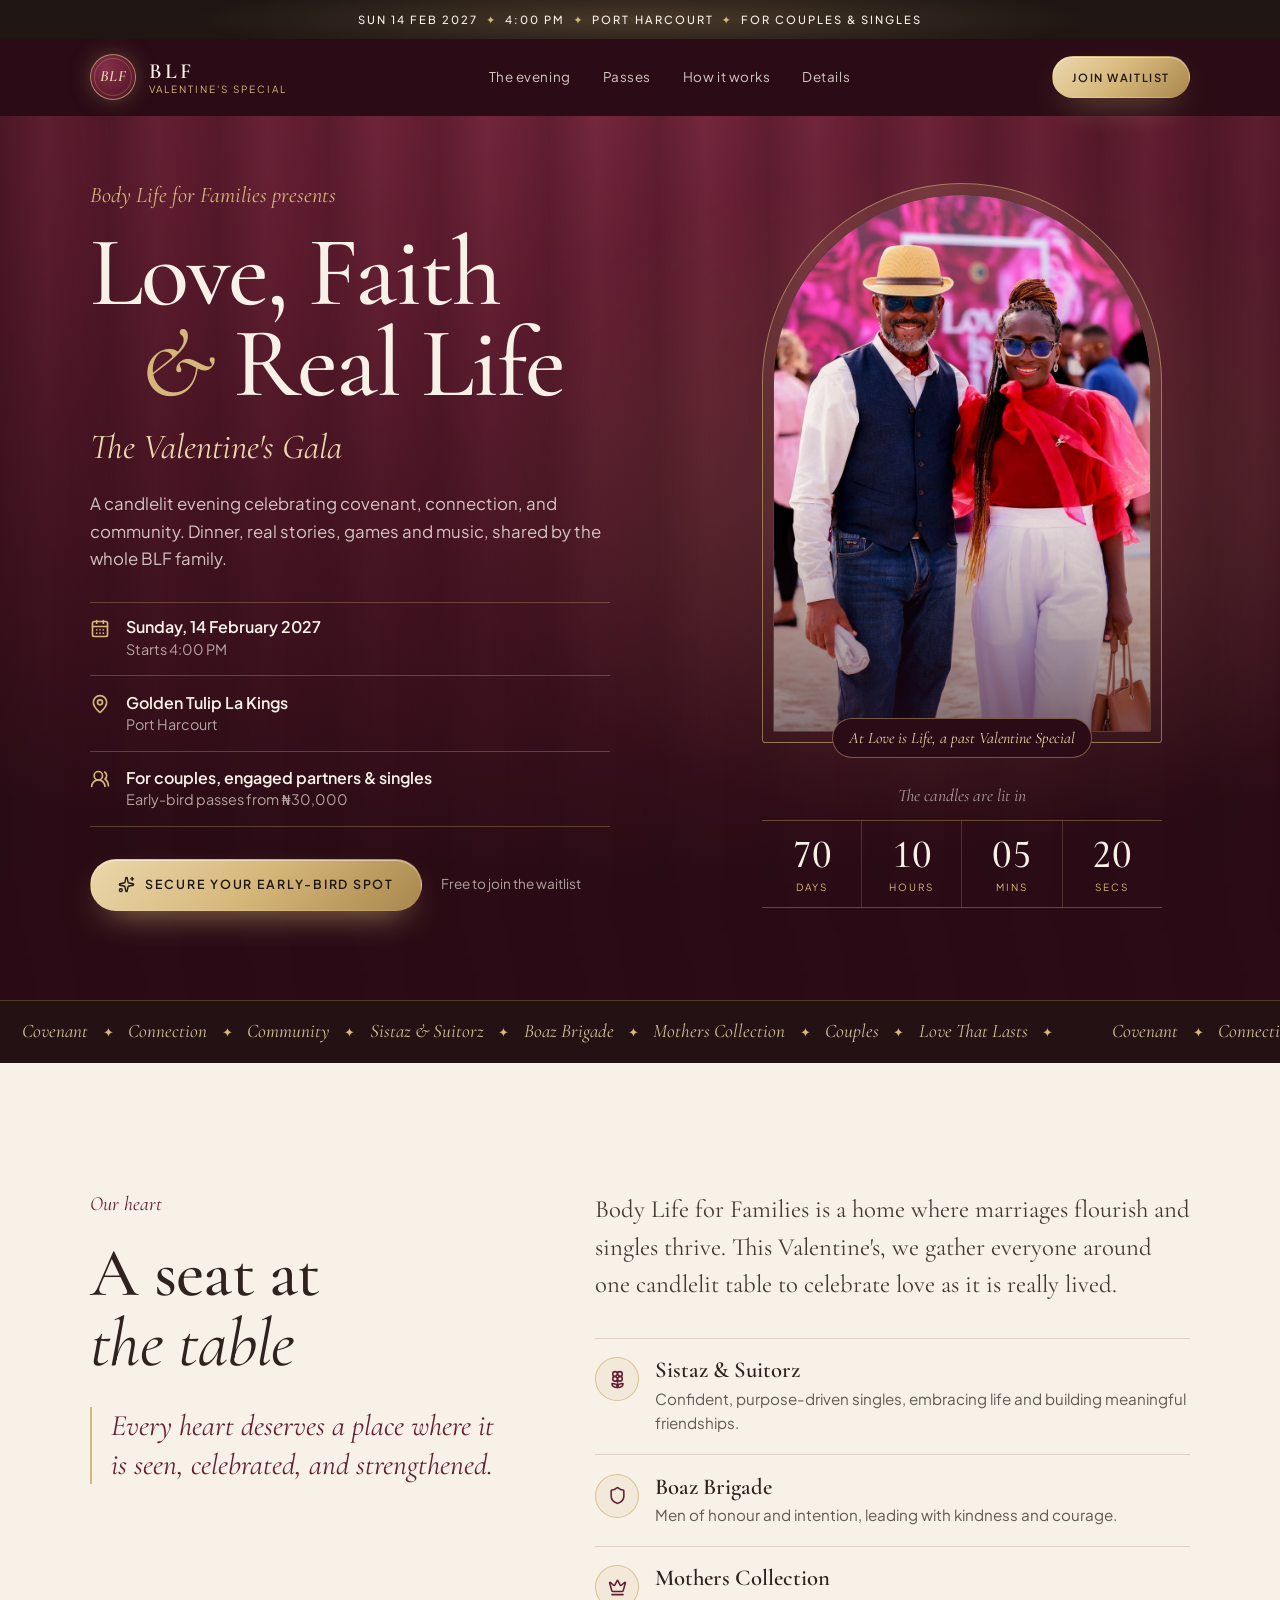
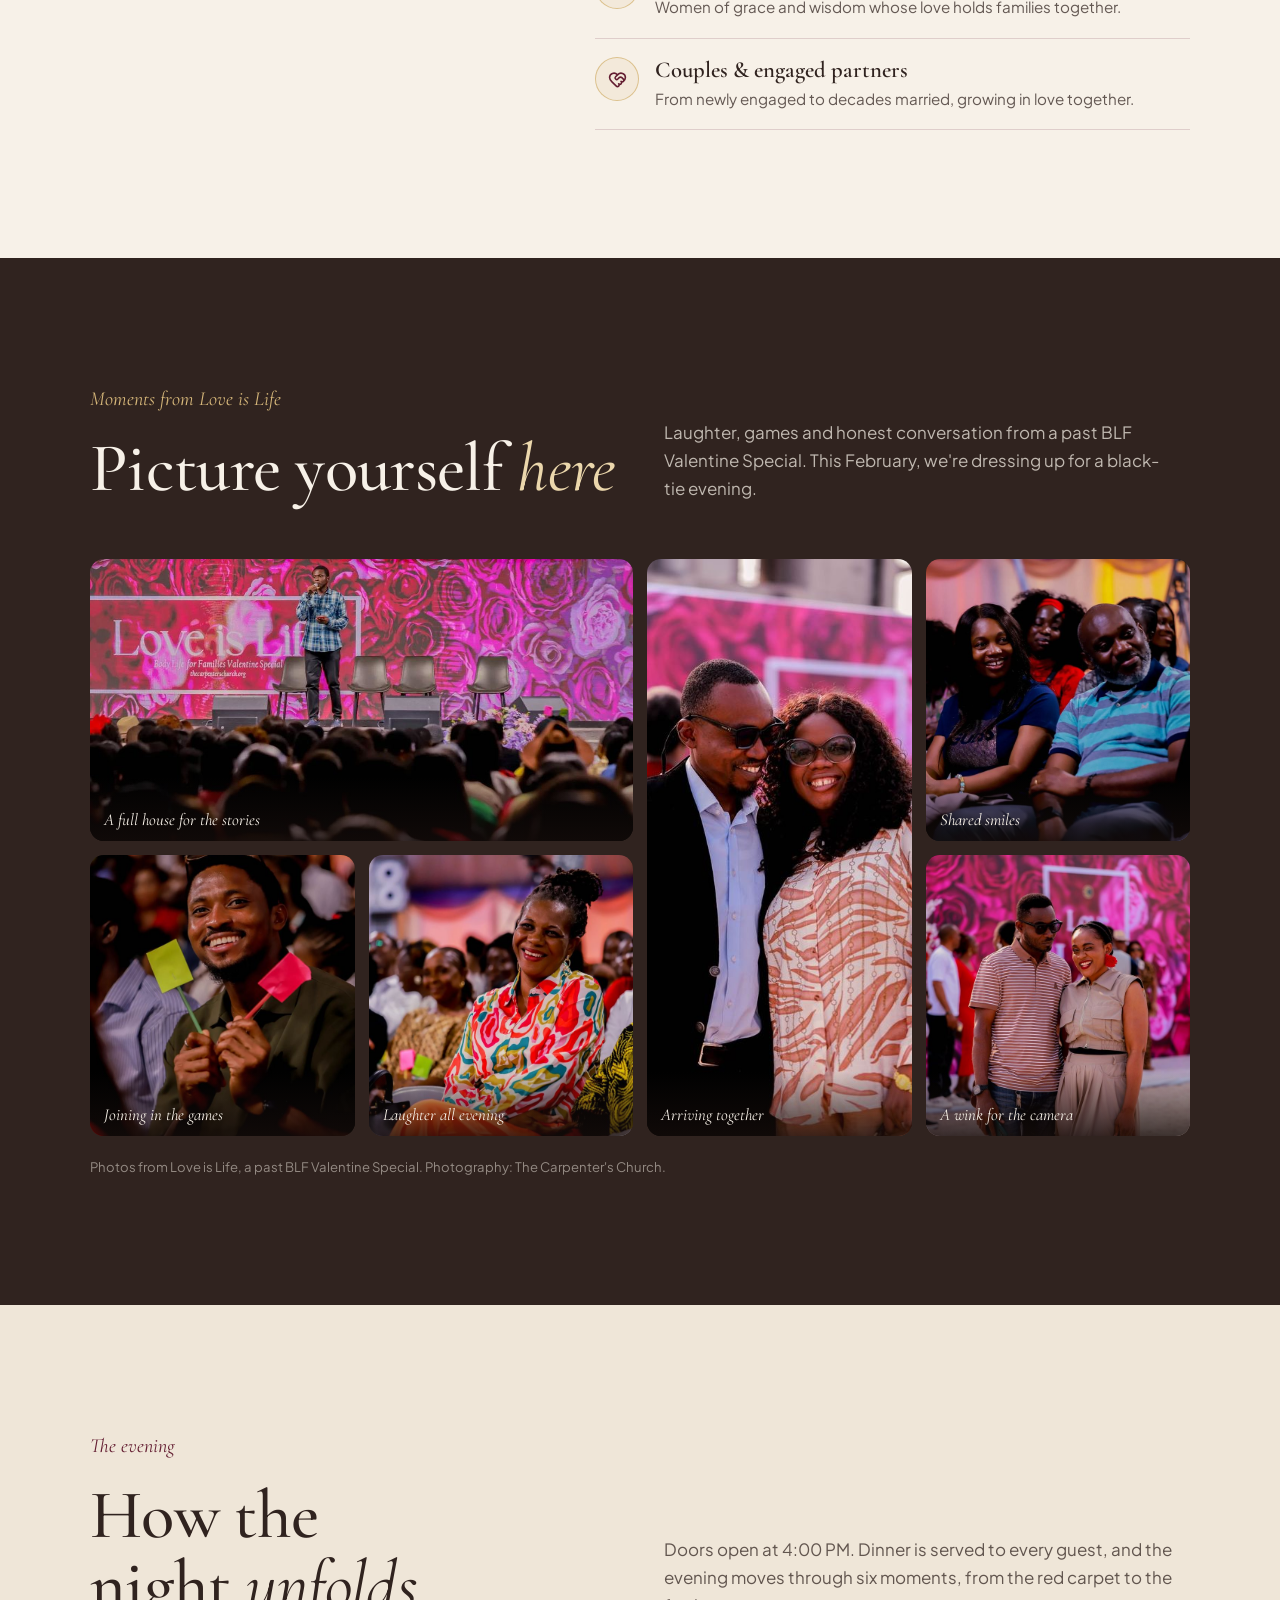
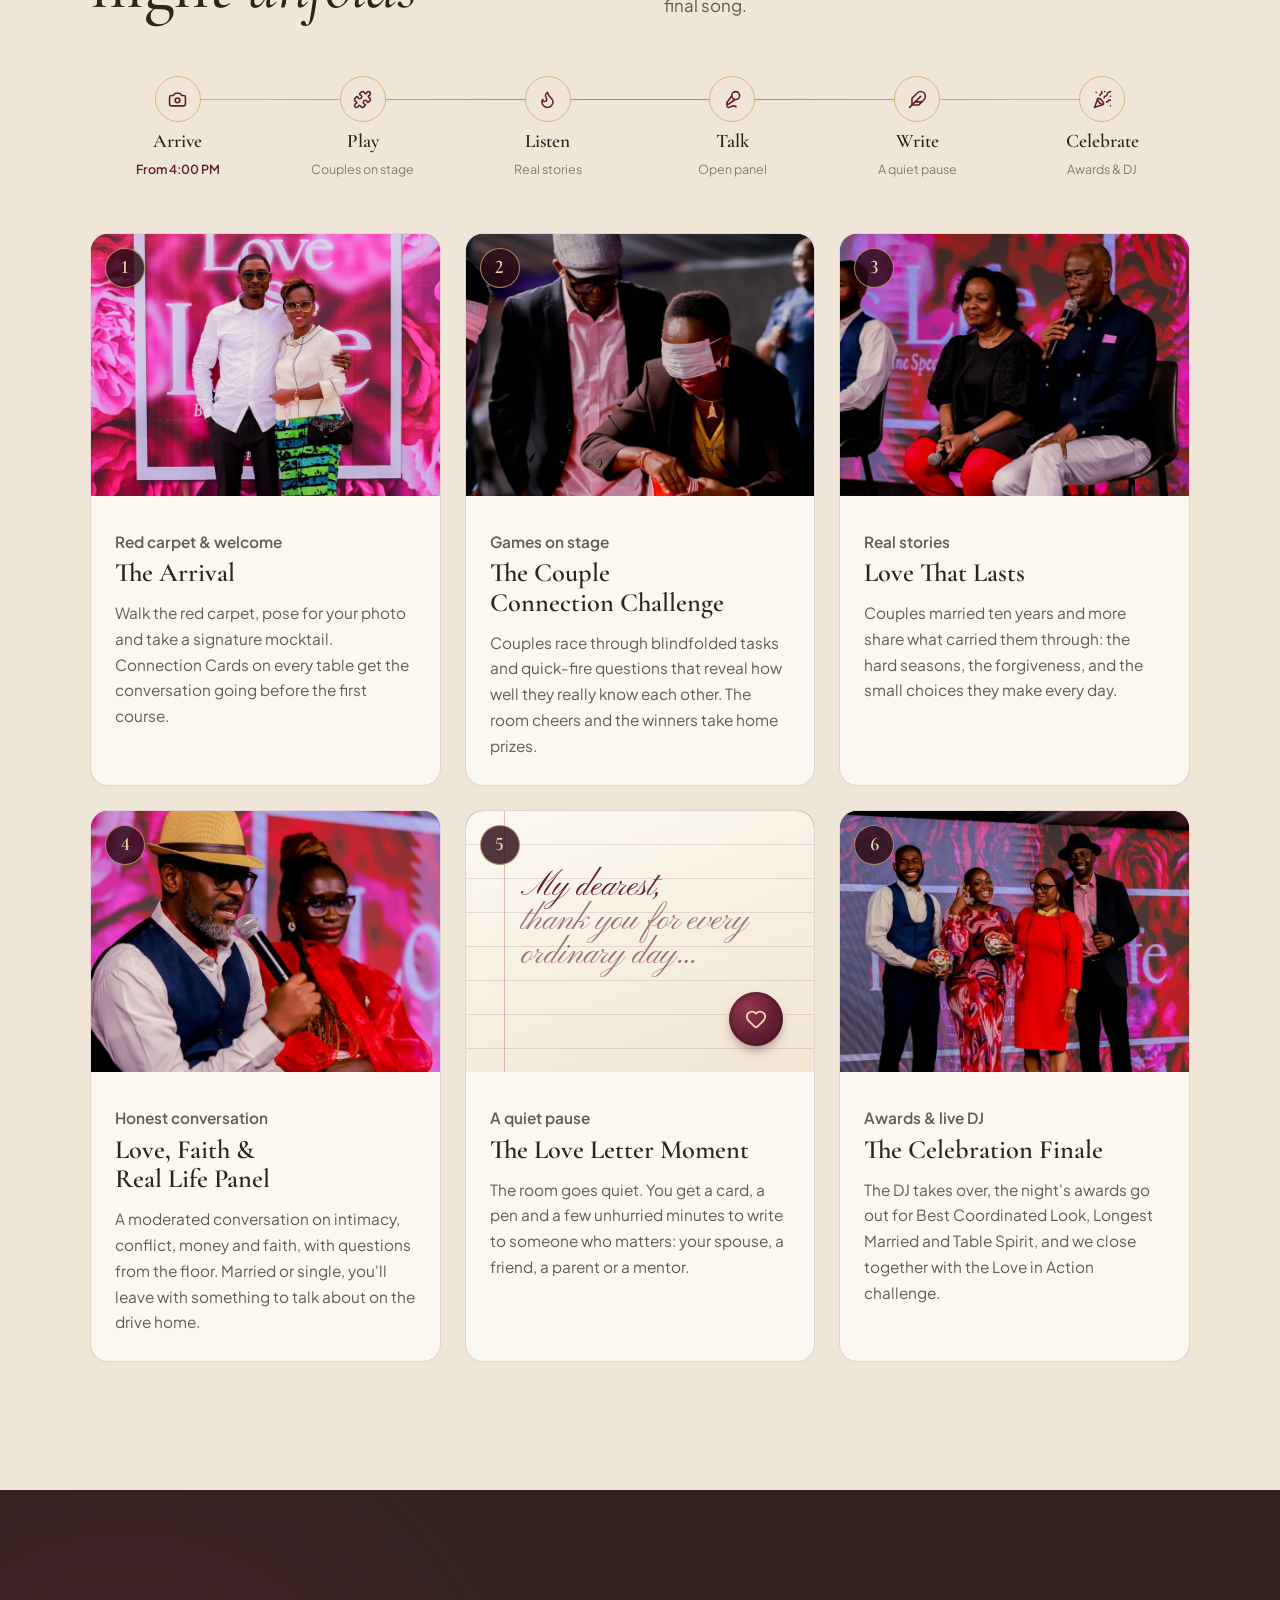
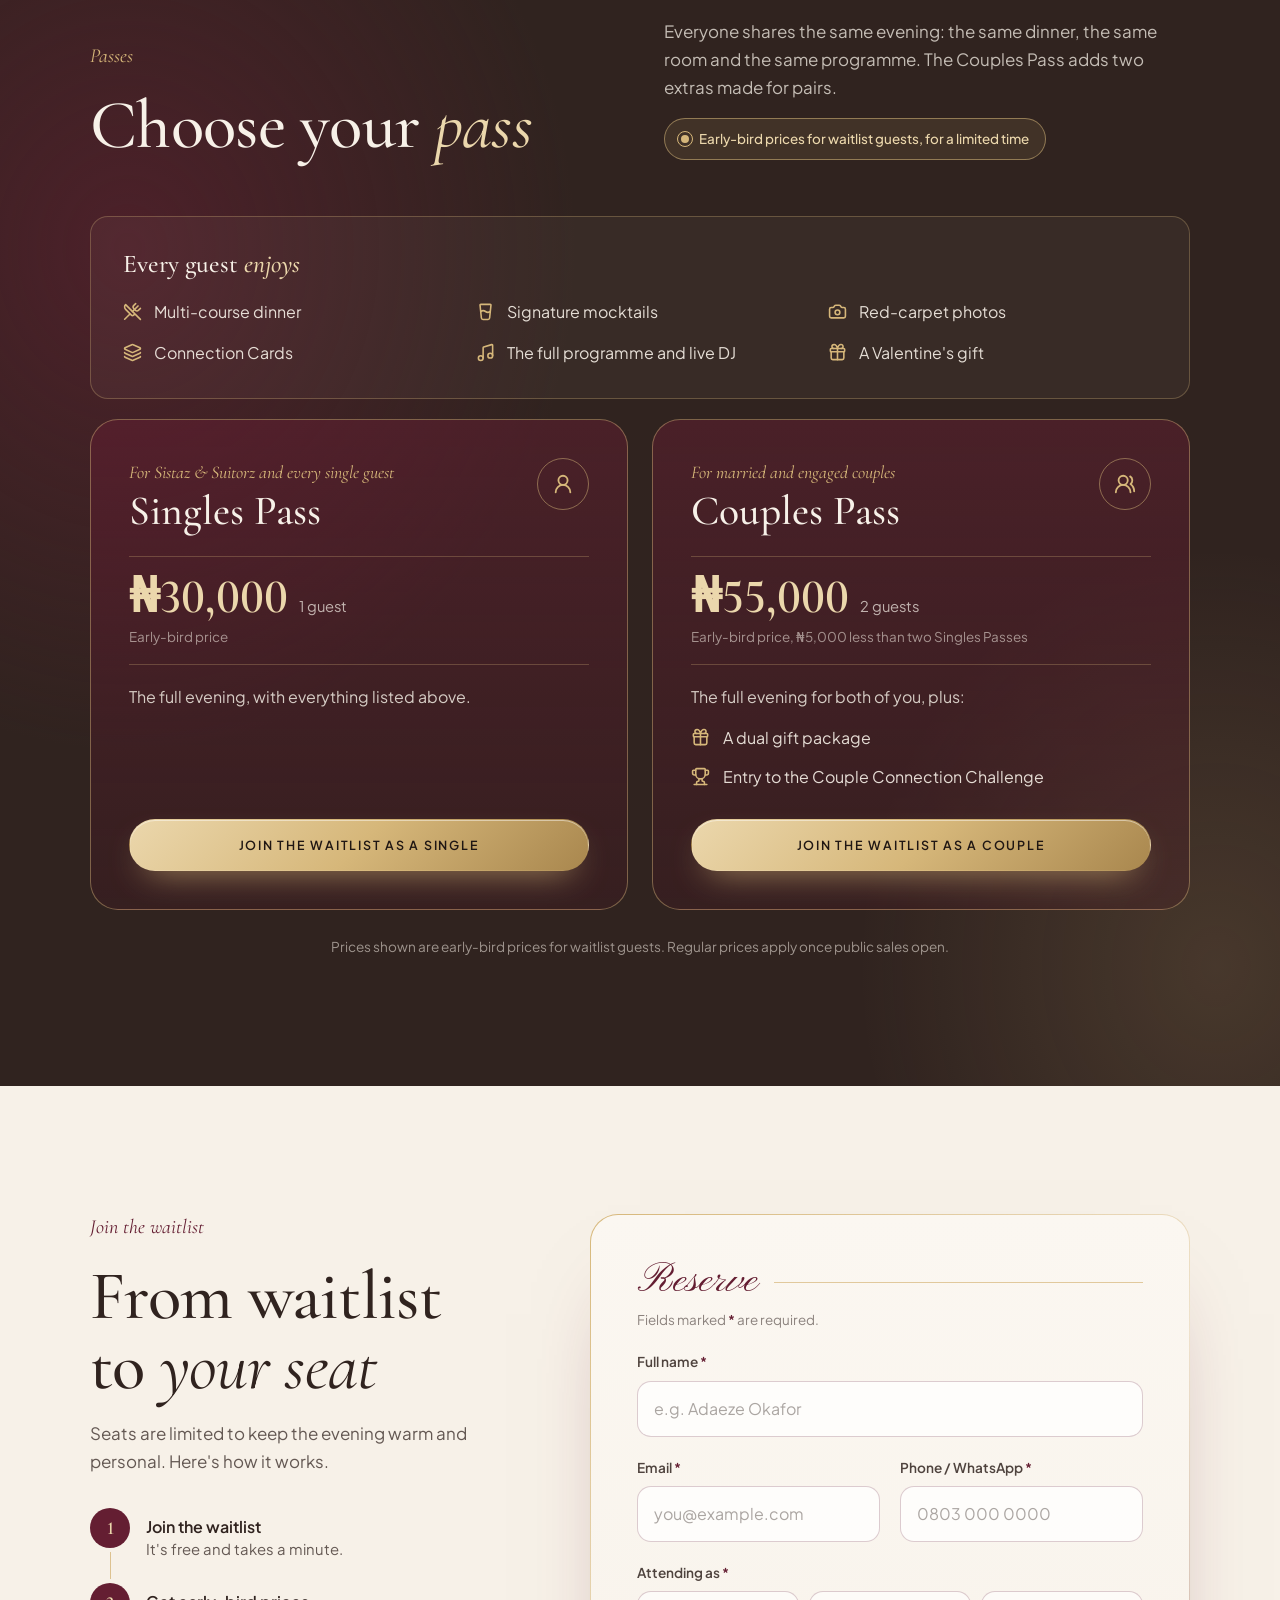
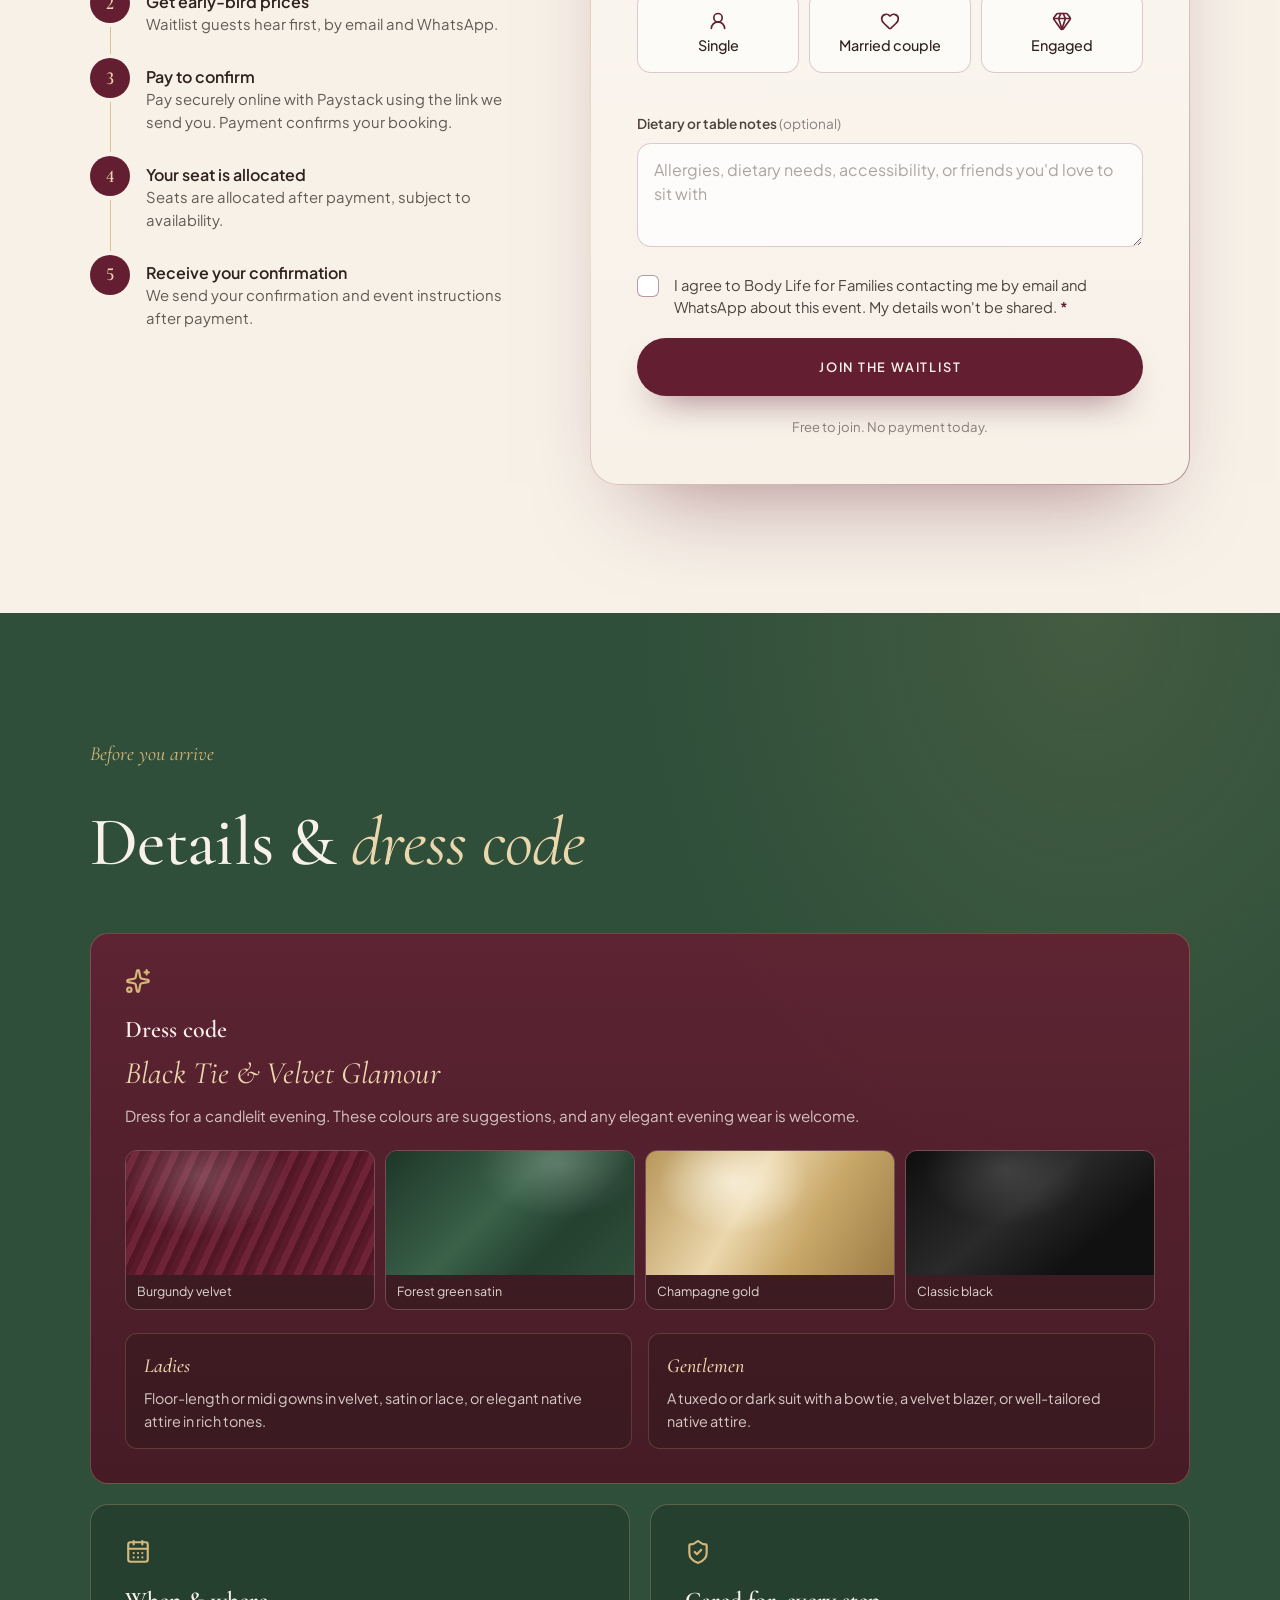
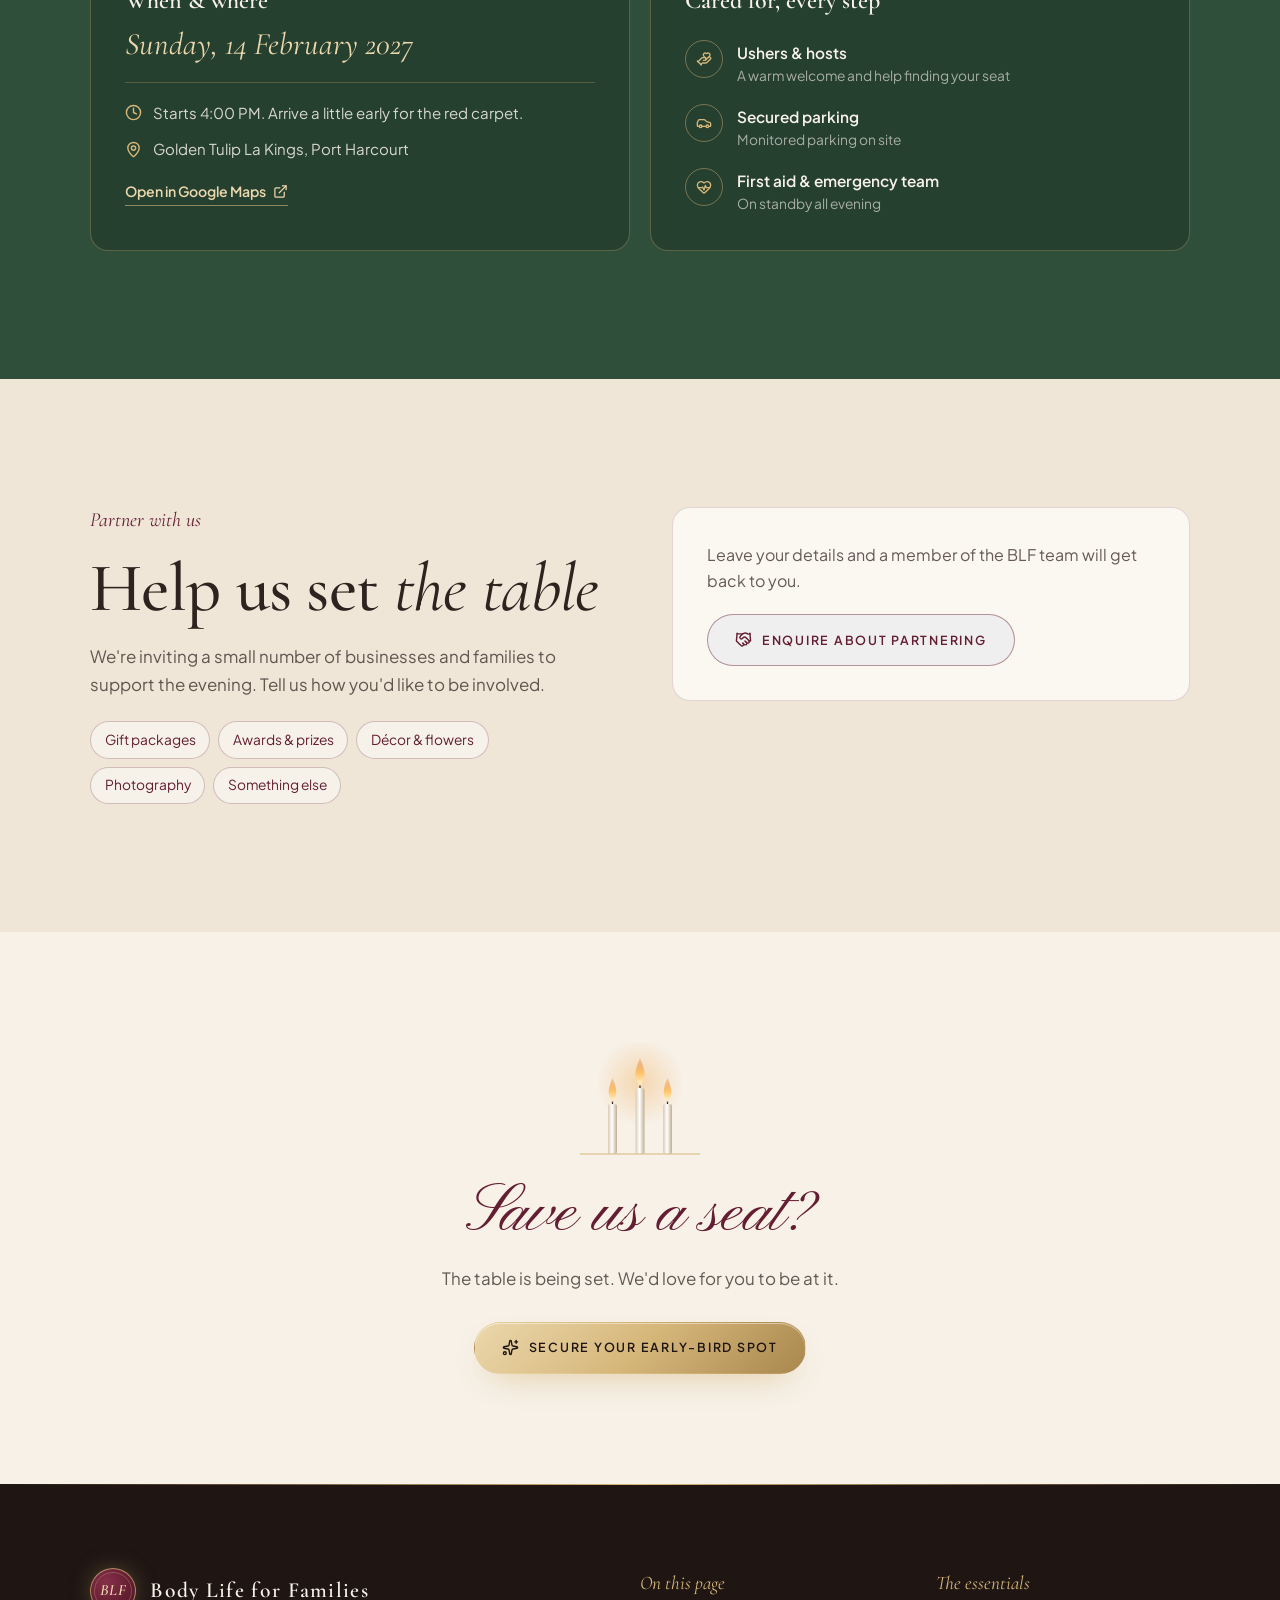
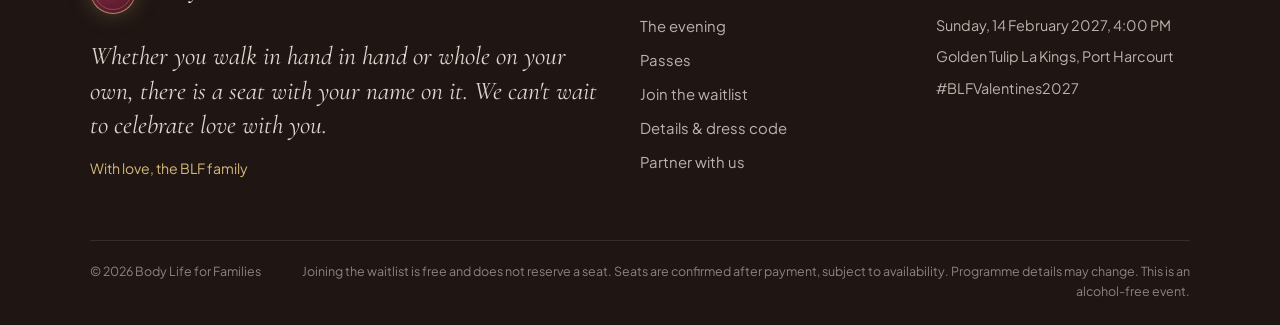
==== commit 718834b2: "Use the correct name: Body Life for Families Co-Authored-By: Claude Opus 5.5 <noreply@anthropic.com>" ====
--- a/index.html
+++ b/index.html
@@ -4,7 +4,7 @@
 <meta charset="UTF-8">
 <meta name="viewport" content="width=device-width, initial-scale=1, viewport-fit=cover">
 <title>Love, Faith &amp; Real Life · The BLF Valentine's Gala 2027</title>
-<meta name="description" content="Body Life of Families presents The Valentine's Gala. Sunday, 14 February 2027, 4:00 PM at Golden Tulip La Kings, Port Harcourt. A candlelit evening for couples, engaged partners and singles. Join the waitlist for early-bird prices.">
+<meta name="description" content="Body Life for Families presents The Valentine's Gala. Sunday, 14 February 2027, 4:00 PM at Golden Tulip La Kings, Port Harcourt. A candlelit evening for couples, engaged partners and singles. Join the waitlist for early-bird prices.">
 <meta name="theme-color" content="#2B0C16">
 <meta property="og:title" content="Love, Faith & Real Life · The BLF Valentine's Gala">
 <meta property="og:description" content="Sunday, 14 February 2027 · 4:00 PM · Golden Tulip La Kings, Port Harcourt. Join the waitlist for early-bird prices.">
@@ -57,7 +57,7 @@
 <section class="hero" aria-labelledby="hero-title">
   <div class="wrap hero-grid">
     <div class="hero-copy">
-      <p class="kicker seq">Body Life of Families presents</p>
+      <p class="kicker seq">Body Life for Families presents</p>
       <h1 id="hero-title" class="seq">
         Love, Faith
         <span class="l2"><span class="amp">&amp;</span> Real Life</span>
@@ -111,7 +111,7 @@
       <p class="heart-quote">Every heart deserves a place where it is seen, celebrated, and strengthened.</p>
     </div>
     <div class="heart-body">
-      <p class="reveal">Body Life of Families is a home where marriages flourish and singles thrive. This Valentine's, we gather everyone around one candlelit table to celebrate love as it is really lived.</p>
+      <p class="reveal">Body Life for Families is a home where marriages flourish and singles thrive. This Valentine's, we gather everyone around one candlelit table to celebrate love as it is really lived.</p>
       <ul class="groups reveal">
         <li class="group"><span class="group-mark"><span class="icon"><svg aria-hidden="true" focusable="false" xmlns="http://www.w3.org/2000/svg" viewBox="0 0 24 24" fill="none" stroke="currentColor" stroke-width="2" stroke-linecap="round" stroke-linejoin="round" > <path d="M12 5a3 3 0 1 1 3 3m-3-3a3 3 0 1 0-3 3m3-3v1M9 8a3 3 0 1 0 3 3M9 8h1m5 0a3 3 0 1 1-3 3m3-3h-1m-2 3v-1" /> <circle cx="12" cy="8" r="2" /> <path d="M12 10v12" /> <path d="M12 22c4.2 0 7-1.667 7-5-4.2 0-7 1.667-7 5Z" /> <path d="M12 22c-4.2 0-7-1.667-7-5 4.2 0 7 1.667 7 5Z" /> </svg></span></span><div><h3>Sistaz &amp; Suitorz</h3><p>Confident, purpose-driven singles, embracing life and building meaningful friendships.</p></div></li>
         <li class="group"><span class="group-mark"><span class="icon"><svg aria-hidden="true" focusable="false" xmlns="http://www.w3.org/2000/svg" viewBox="0 0 24 24" fill="none" stroke="currentColor" stroke-width="2" stroke-linecap="round" stroke-linejoin="round" > <path d="M20 13c0 5-3.5 7.5-7.66 8.95a1 1 0 0 1-.67-.01C7.5 20.5 4 18 4 13V6a1 1 0 0 1 1-1c2 0 4.5-1.2 6.24-2.72a1.17 1.17 0 0 1 1.52 0C14.51 3.81 17 5 19 5a1 1 0 0 1 1 1z" /> </svg></span></span><div><h3>Boaz Brigade</h3><p>Men of honour and intention, leading with kindness and courage.</p></div></li>
@@ -350,7 +350,7 @@
           <div class="field" data-field="consent">
             <label class="consent" for="f-consent">
               <input type="checkbox" id="f-consent" name="consent" value="Yes">
-              <span>I agree to Body Life of Families contacting me by email and WhatsApp about this event. My details won't be shared. <span class="req">*</span></span>
+              <span>I agree to Body Life for Families contacting me by email and WhatsApp about this event. My details won't be shared. <span class="req">*</span></span>
             </label>
             <p class="err">Tick this box so we can send you prices and your payment link.</p>
           </div>
@@ -508,7 +508,7 @@
 <footer class="footer">
   <div class="wrap foot-grid">
     <div>
-      <div class="foot-brand"><span class="crest" aria-hidden="true"><span>BLF</span></span><b>Body Life of Families</b></div>
+      <div class="foot-brand"><span class="crest" aria-hidden="true"><span>BLF</span></span><b>Body Life for Families</b></div>
       <p class="foot-note">Whether you walk in hand in hand or whole on your own, there is a seat with your name on it. We can't wait to celebrate love with you.</p>
       <p class="foot-sign">With love, the BLF family</p>
     </div>
@@ -539,7 +539,7 @@
   </div>
   <div class="wrap">
     <div class="foot-legal">
-      <p>&copy; 2026 Body Life of Families</p>
+      <p>&copy; 2026 Body Life for Families</p>
       <p>Joining the waitlist is free and does not reserve a seat. Seats are confirmed after payment, subject to availability. Programme details may change. This is an alcohol-free event.</p>
     </div>
   </div>
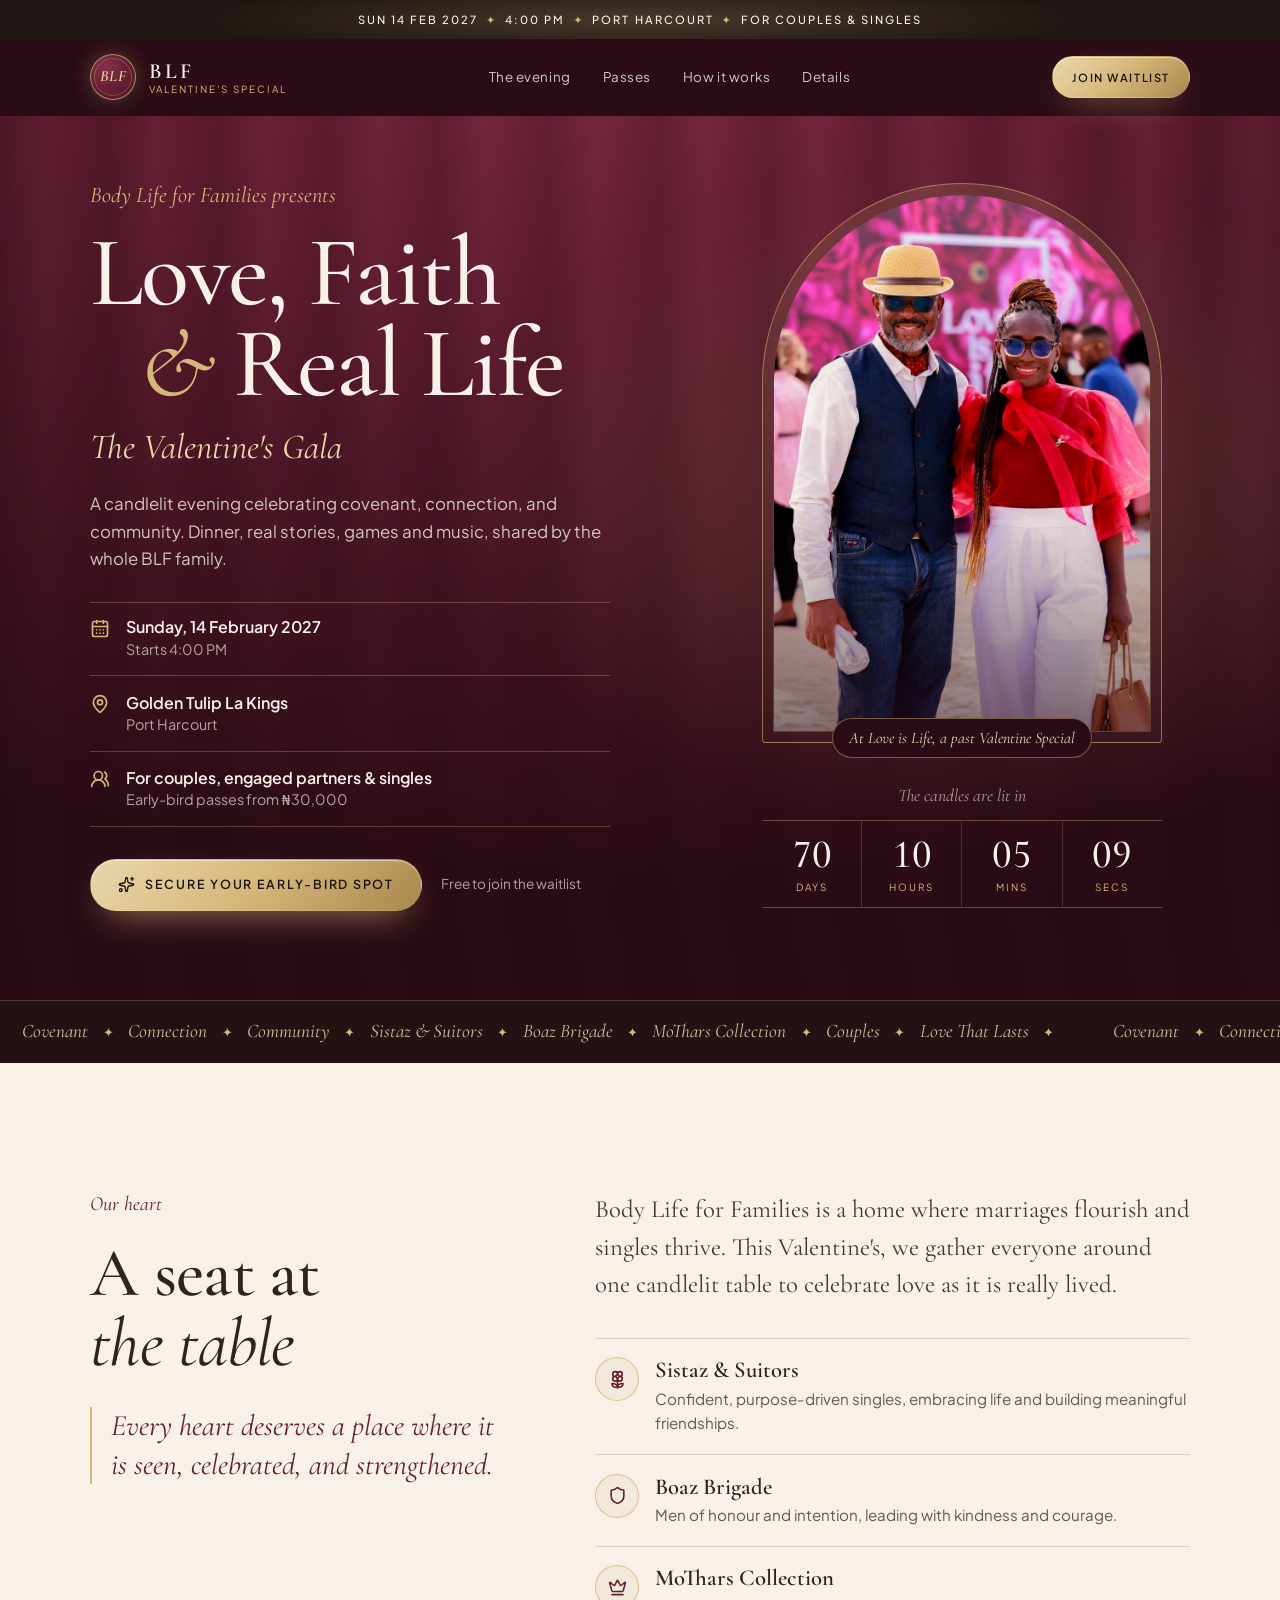
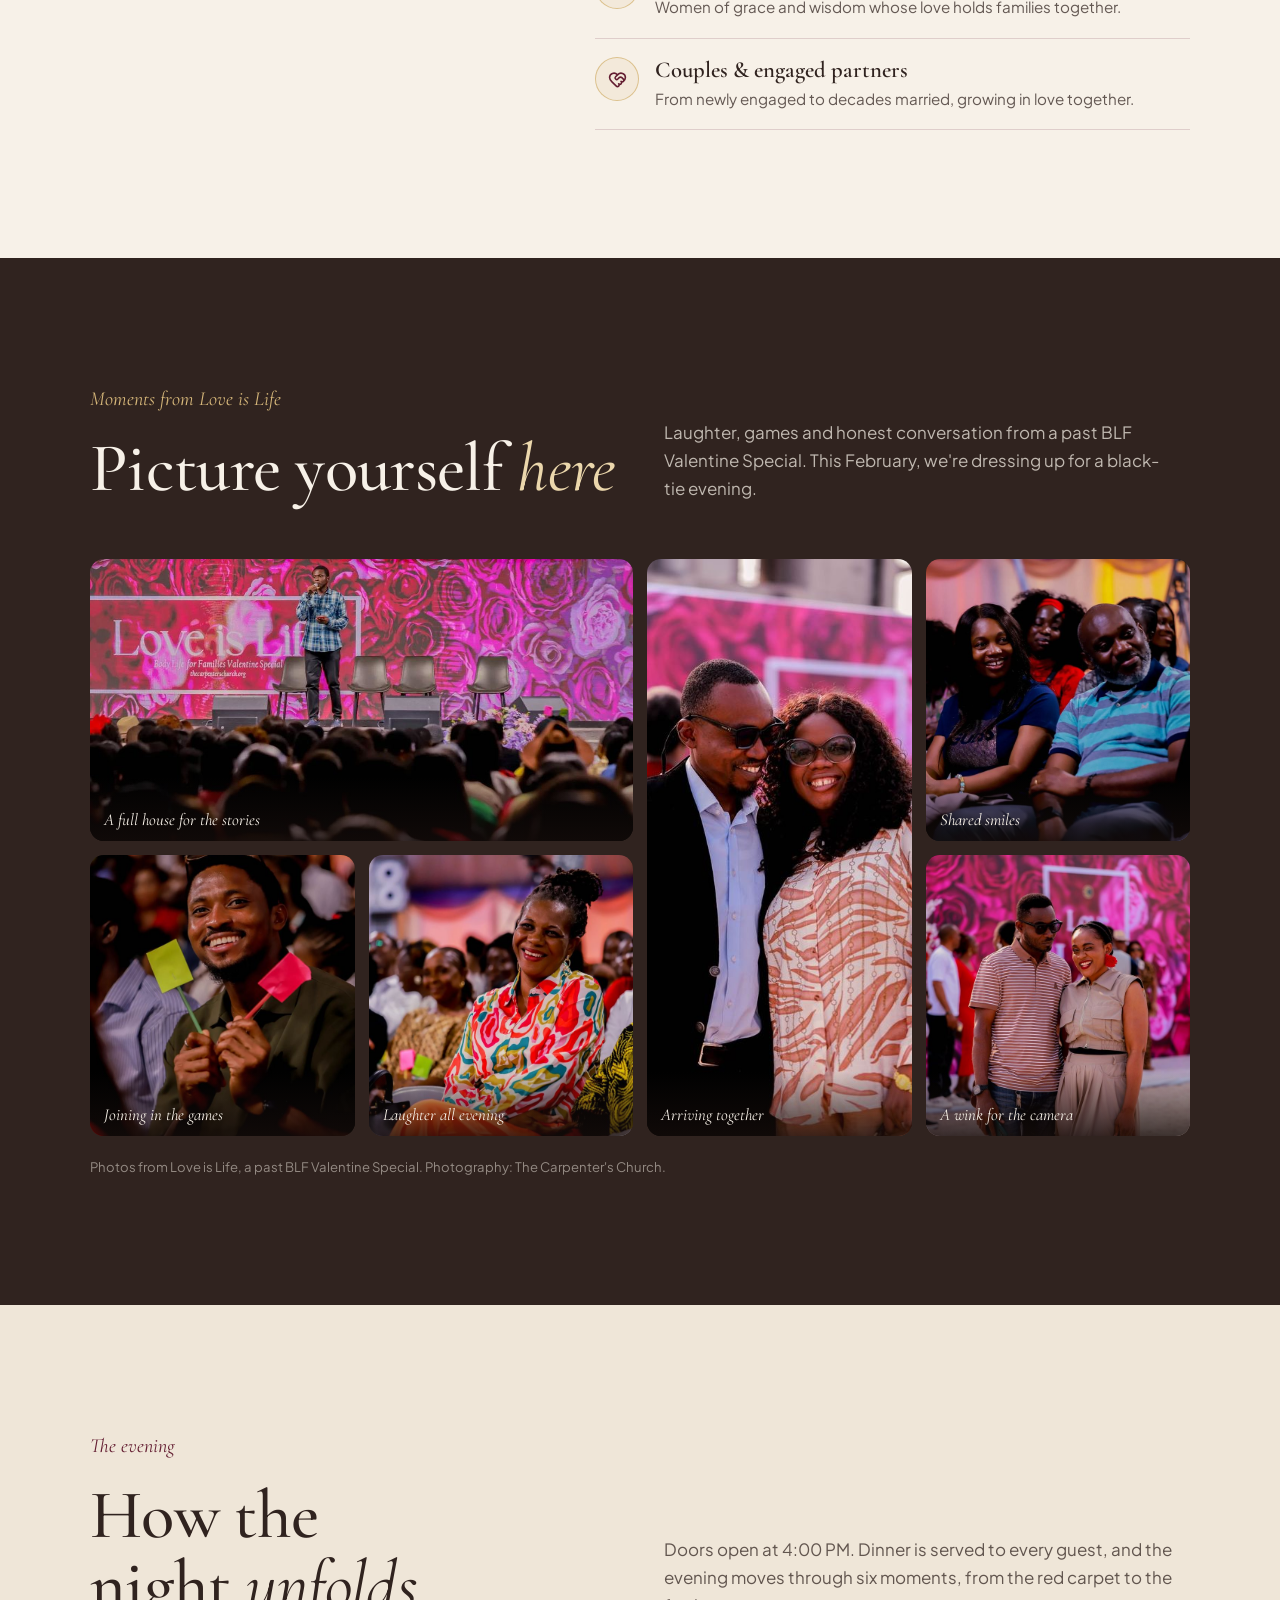
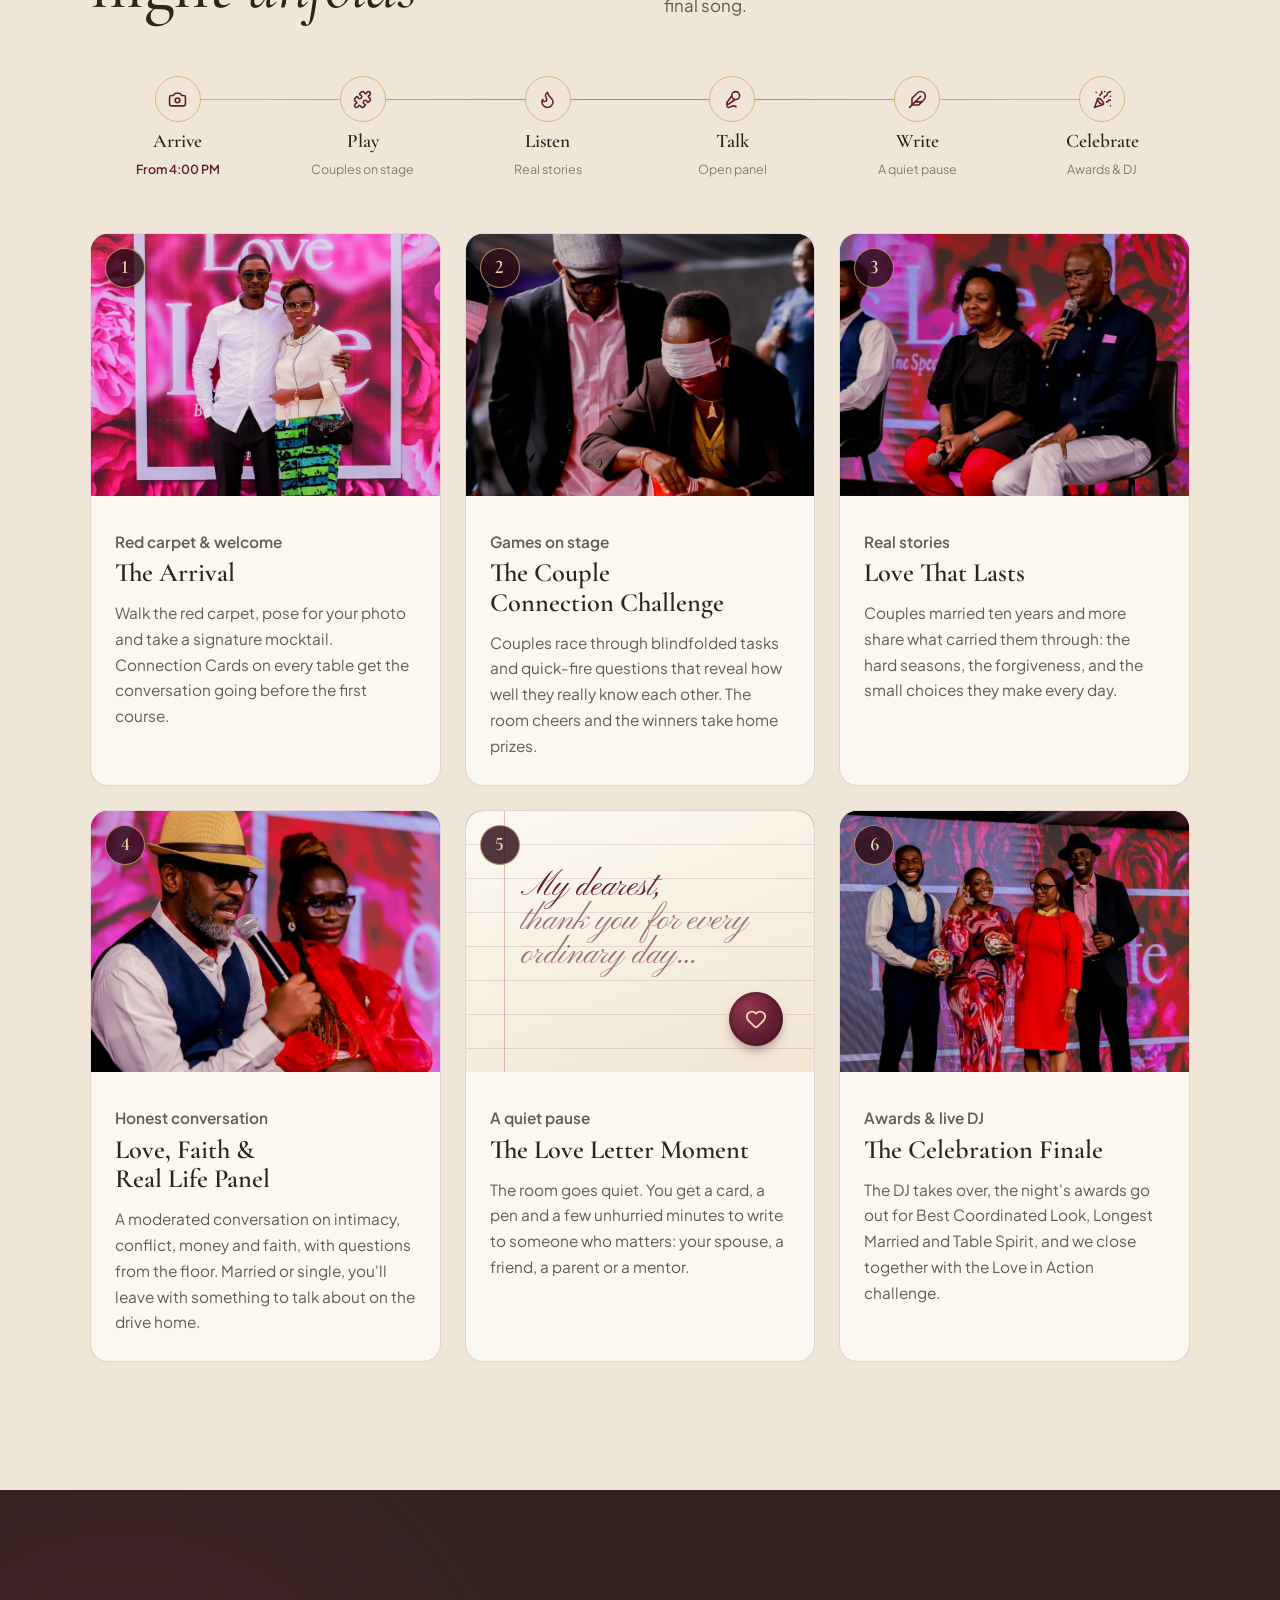
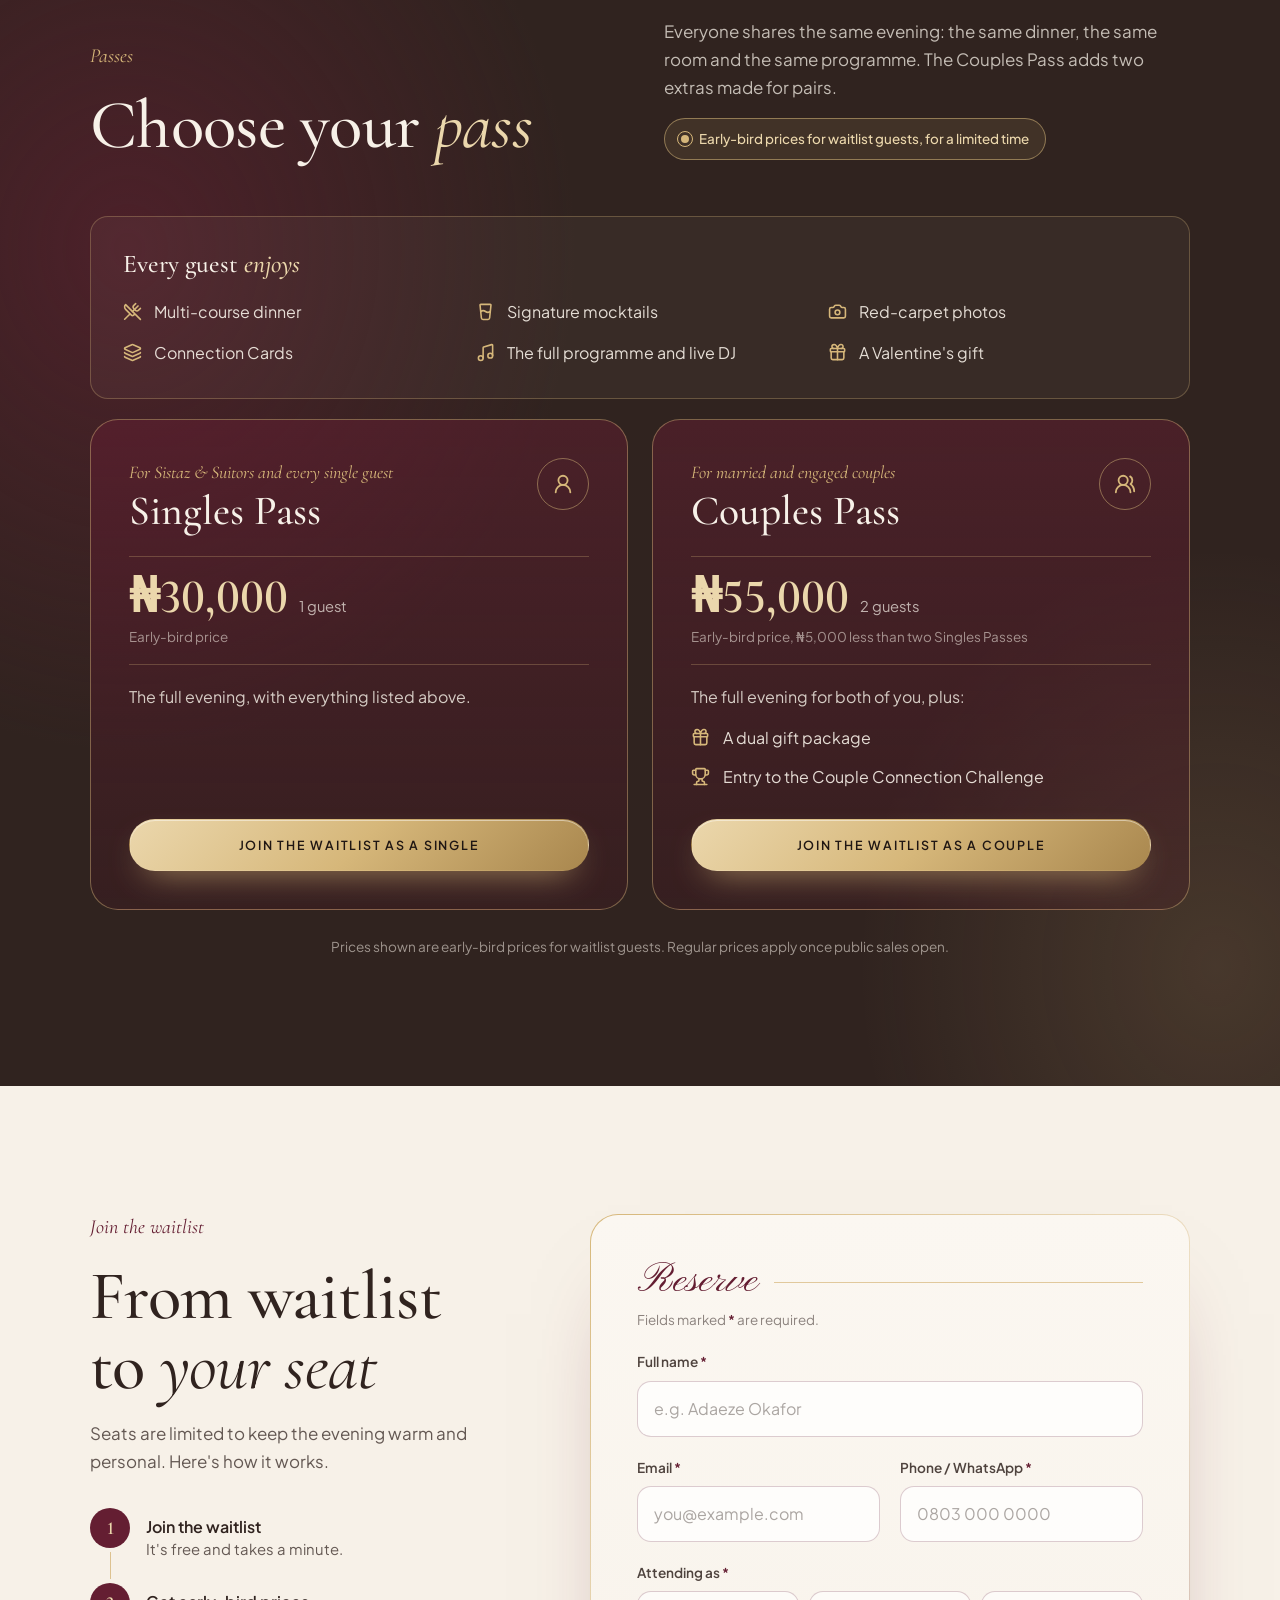
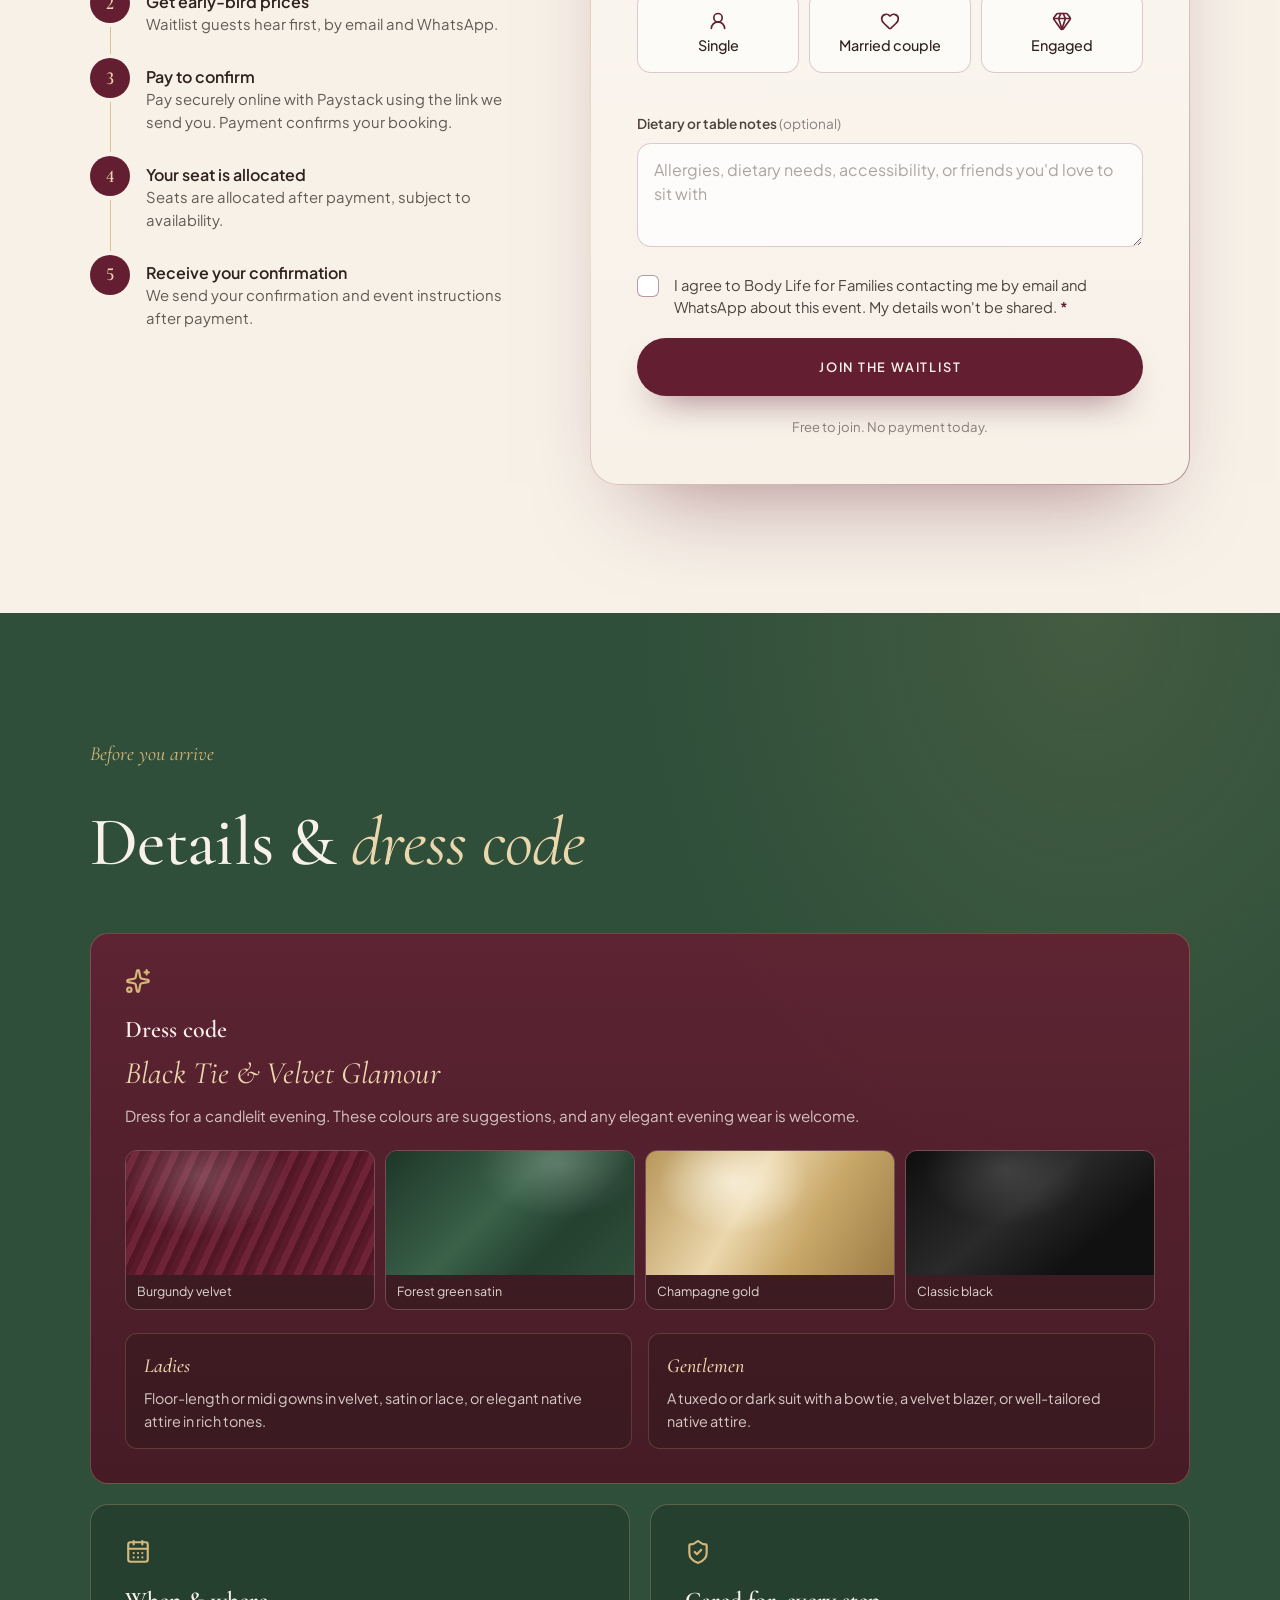
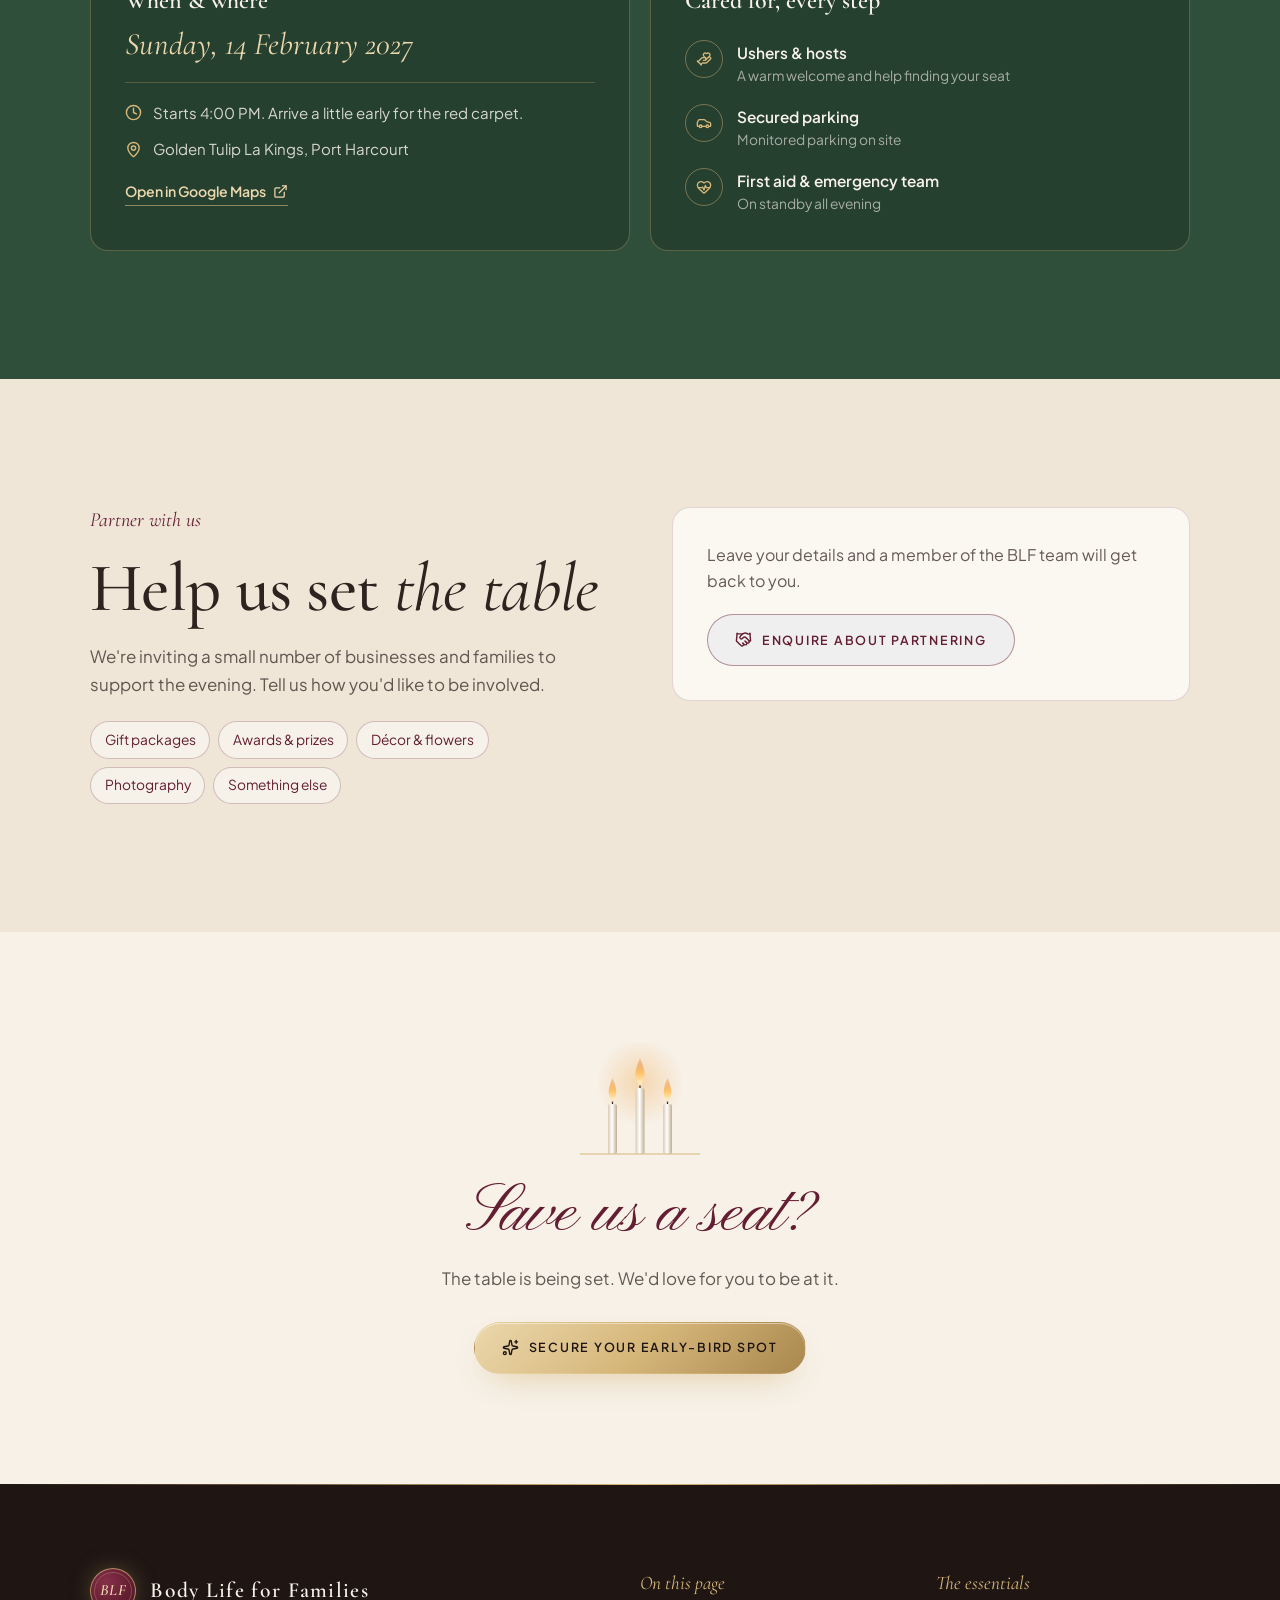
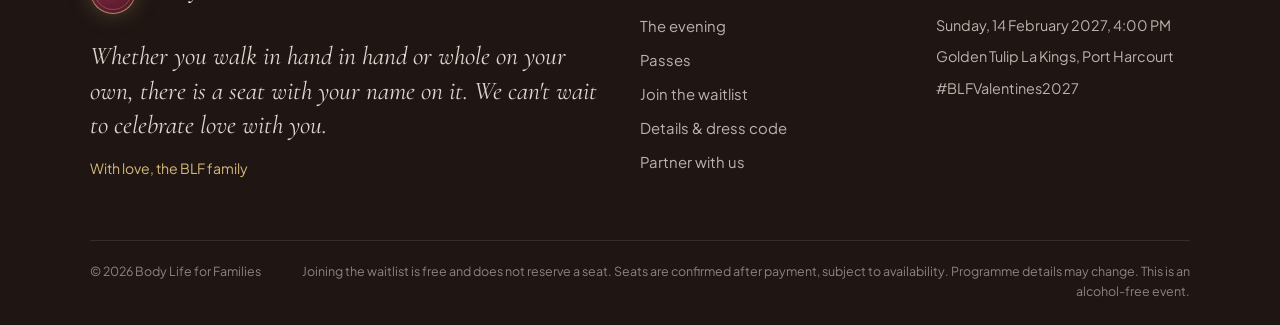
==== commit 6aba1111: "Correct group names: MoThars Collection, Sistaz & Suitors Co-Authored-By: Claude Opus 5.5 <noreply@a" ====
--- a/index.html
+++ b/index.html
@@ -96,8 +96,8 @@
 
   <div class="ribbon" aria-hidden="true">
     <div class="ribbon-track">
-      <span>Covenant<i>&#10022;</i>Connection<i>&#10022;</i>Community<i>&#10022;</i>Sistaz &amp; Suitorz<i>&#10022;</i>Boaz Brigade<i>&#10022;</i>Mothers Collection<i>&#10022;</i>Couples<i>&#10022;</i>Love That Lasts<i>&#10022;</i></span>
-      <span>Covenant<i>&#10022;</i>Connection<i>&#10022;</i>Community<i>&#10022;</i>Sistaz &amp; Suitorz<i>&#10022;</i>Boaz Brigade<i>&#10022;</i>Mothers Collection<i>&#10022;</i>Couples<i>&#10022;</i>Love That Lasts<i>&#10022;</i></span>
+      <span>Covenant<i>&#10022;</i>Connection<i>&#10022;</i>Community<i>&#10022;</i>Sistaz &amp; Suitors<i>&#10022;</i>Boaz Brigade<i>&#10022;</i>MoThars Collection<i>&#10022;</i>Couples<i>&#10022;</i>Love That Lasts<i>&#10022;</i></span>
+      <span>Covenant<i>&#10022;</i>Connection<i>&#10022;</i>Community<i>&#10022;</i>Sistaz &amp; Suitors<i>&#10022;</i>Boaz Brigade<i>&#10022;</i>MoThars Collection<i>&#10022;</i>Couples<i>&#10022;</i>Love That Lasts<i>&#10022;</i></span>
     </div>
   </div>
 </section>
@@ -113,9 +113,9 @@
     <div class="heart-body">
       <p class="reveal">Body Life for Families is a home where marriages flourish and singles thrive. This Valentine's, we gather everyone around one candlelit table to celebrate love as it is really lived.</p>
       <ul class="groups reveal">
-        <li class="group"><span class="group-mark"><span class="icon"><svg aria-hidden="true" focusable="false" xmlns="http://www.w3.org/2000/svg" viewBox="0 0 24 24" fill="none" stroke="currentColor" stroke-width="2" stroke-linecap="round" stroke-linejoin="round" > <path d="M12 5a3 3 0 1 1 3 3m-3-3a3 3 0 1 0-3 3m3-3v1M9 8a3 3 0 1 0 3 3M9 8h1m5 0a3 3 0 1 1-3 3m3-3h-1m-2 3v-1" /> <circle cx="12" cy="8" r="2" /> <path d="M12 10v12" /> <path d="M12 22c4.2 0 7-1.667 7-5-4.2 0-7 1.667-7 5Z" /> <path d="M12 22c-4.2 0-7-1.667-7-5 4.2 0 7 1.667 7 5Z" /> </svg></span></span><div><h3>Sistaz &amp; Suitorz</h3><p>Confident, purpose-driven singles, embracing life and building meaningful friendships.</p></div></li>
+        <li class="group"><span class="group-mark"><span class="icon"><svg aria-hidden="true" focusable="false" xmlns="http://www.w3.org/2000/svg" viewBox="0 0 24 24" fill="none" stroke="currentColor" stroke-width="2" stroke-linecap="round" stroke-linejoin="round" > <path d="M12 5a3 3 0 1 1 3 3m-3-3a3 3 0 1 0-3 3m3-3v1M9 8a3 3 0 1 0 3 3M9 8h1m5 0a3 3 0 1 1-3 3m3-3h-1m-2 3v-1" /> <circle cx="12" cy="8" r="2" /> <path d="M12 10v12" /> <path d="M12 22c4.2 0 7-1.667 7-5-4.2 0-7 1.667-7 5Z" /> <path d="M12 22c-4.2 0-7-1.667-7-5 4.2 0 7 1.667 7 5Z" /> </svg></span></span><div><h3>Sistaz &amp; Suitors</h3><p>Confident, purpose-driven singles, embracing life and building meaningful friendships.</p></div></li>
         <li class="group"><span class="group-mark"><span class="icon"><svg aria-hidden="true" focusable="false" xmlns="http://www.w3.org/2000/svg" viewBox="0 0 24 24" fill="none" stroke="currentColor" stroke-width="2" stroke-linecap="round" stroke-linejoin="round" > <path d="M20 13c0 5-3.5 7.5-7.66 8.95a1 1 0 0 1-.67-.01C7.5 20.5 4 18 4 13V6a1 1 0 0 1 1-1c2 0 4.5-1.2 6.24-2.72a1.17 1.17 0 0 1 1.52 0C14.51 3.81 17 5 19 5a1 1 0 0 1 1 1z" /> </svg></span></span><div><h3>Boaz Brigade</h3><p>Men of honour and intention, leading with kindness and courage.</p></div></li>
-        <li class="group"><span class="group-mark"><span class="icon"><svg aria-hidden="true" focusable="false" xmlns="http://www.w3.org/2000/svg" viewBox="0 0 24 24" fill="none" stroke="currentColor" stroke-width="2" stroke-linecap="round" stroke-linejoin="round" > <path d="M11.562 3.266a.5.5 0 0 1 .876 0L15.39 8.87a1 1 0 0 0 1.516.294L21.183 5.5a.5.5 0 0 1 .798.519l-2.834 10.246a1 1 0 0 1-.956.734H5.81a1 1 0 0 1-.957-.734L2.02 6.02a.5.5 0 0 1 .798-.519l4.276 3.664a1 1 0 0 0 1.516-.294z" /> <path d="M5 21h14" /> </svg></span></span><div><h3>Mothers Collection</h3><p>Women of grace and wisdom whose love holds families together.</p></div></li>
+        <li class="group"><span class="group-mark"><span class="icon"><svg aria-hidden="true" focusable="false" xmlns="http://www.w3.org/2000/svg" viewBox="0 0 24 24" fill="none" stroke="currentColor" stroke-width="2" stroke-linecap="round" stroke-linejoin="round" > <path d="M11.562 3.266a.5.5 0 0 1 .876 0L15.39 8.87a1 1 0 0 0 1.516.294L21.183 5.5a.5.5 0 0 1 .798.519l-2.834 10.246a1 1 0 0 1-.956.734H5.81a1 1 0 0 1-.957-.734L2.02 6.02a.5.5 0 0 1 .798-.519l4.276 3.664a1 1 0 0 0 1.516-.294z" /> <path d="M5 21h14" /> </svg></span></span><div><h3>MoThars Collection</h3><p>Women of grace and wisdom whose love holds families together.</p></div></li>
         <li class="group"><span class="group-mark"><span class="icon"><svg aria-hidden="true" focusable="false" xmlns="http://www.w3.org/2000/svg" viewBox="0 0 24 24" fill="none" stroke="currentColor" stroke-width="2" stroke-linecap="round" stroke-linejoin="round" > <path d="M19.414 14.414C21 12.828 22 11.5 22 9.5a5.5 5.5 0 0 0-9.591-3.676.6.6 0 0 1-.818.001A5.5 5.5 0 0 0 2 9.5c0 2.3 1.5 4 3 5.5l5.535 5.362a2 2 0 0 0 2.879.052 2.12 2.12 0 0 0-.004-3 2.124 2.124 0 1 0 3-3 2.124 2.124 0 0 0 3.004 0 2 2 0 0 0 0-2.828l-1.881-1.882a2.41 2.41 0 0 0-3.409 0l-1.71 1.71a2 2 0 0 1-2.828 0 2 2 0 0 1 0-2.828l2.823-2.762" /> </svg></span></span><div><h3>Couples &amp; engaged partners</h3><p>From newly engaged to decades married, growing in love together.</p></div></li>
       </ul>
     </div>
@@ -253,7 +253,7 @@
     <div class="tiers">
       <article class="tier reveal">
         <div class="tier-head">
-          <div><p class="tier-for">For Sistaz &amp; Suitorz and every single guest</p><h3>Singles Pass</h3></div>
+          <div><p class="tier-for">For Sistaz &amp; Suitors and every single guest</p><h3>Singles Pass</h3></div>
           <span class="tier-seal"><span class="icon"><svg aria-hidden="true" focusable="false" xmlns="http://www.w3.org/2000/svg" viewBox="0 0 24 24" fill="none" stroke="currentColor" stroke-width="2" stroke-linecap="round" stroke-linejoin="round" > <circle cx="12" cy="8" r="5" /> <path d="M20 21a8 8 0 0 0-16 0" /> </svg></span></span>
         </div>
         <div class="price"><b>&#8358;30,000</b><span>1 guest</span><small>Early-bird price</small></div>
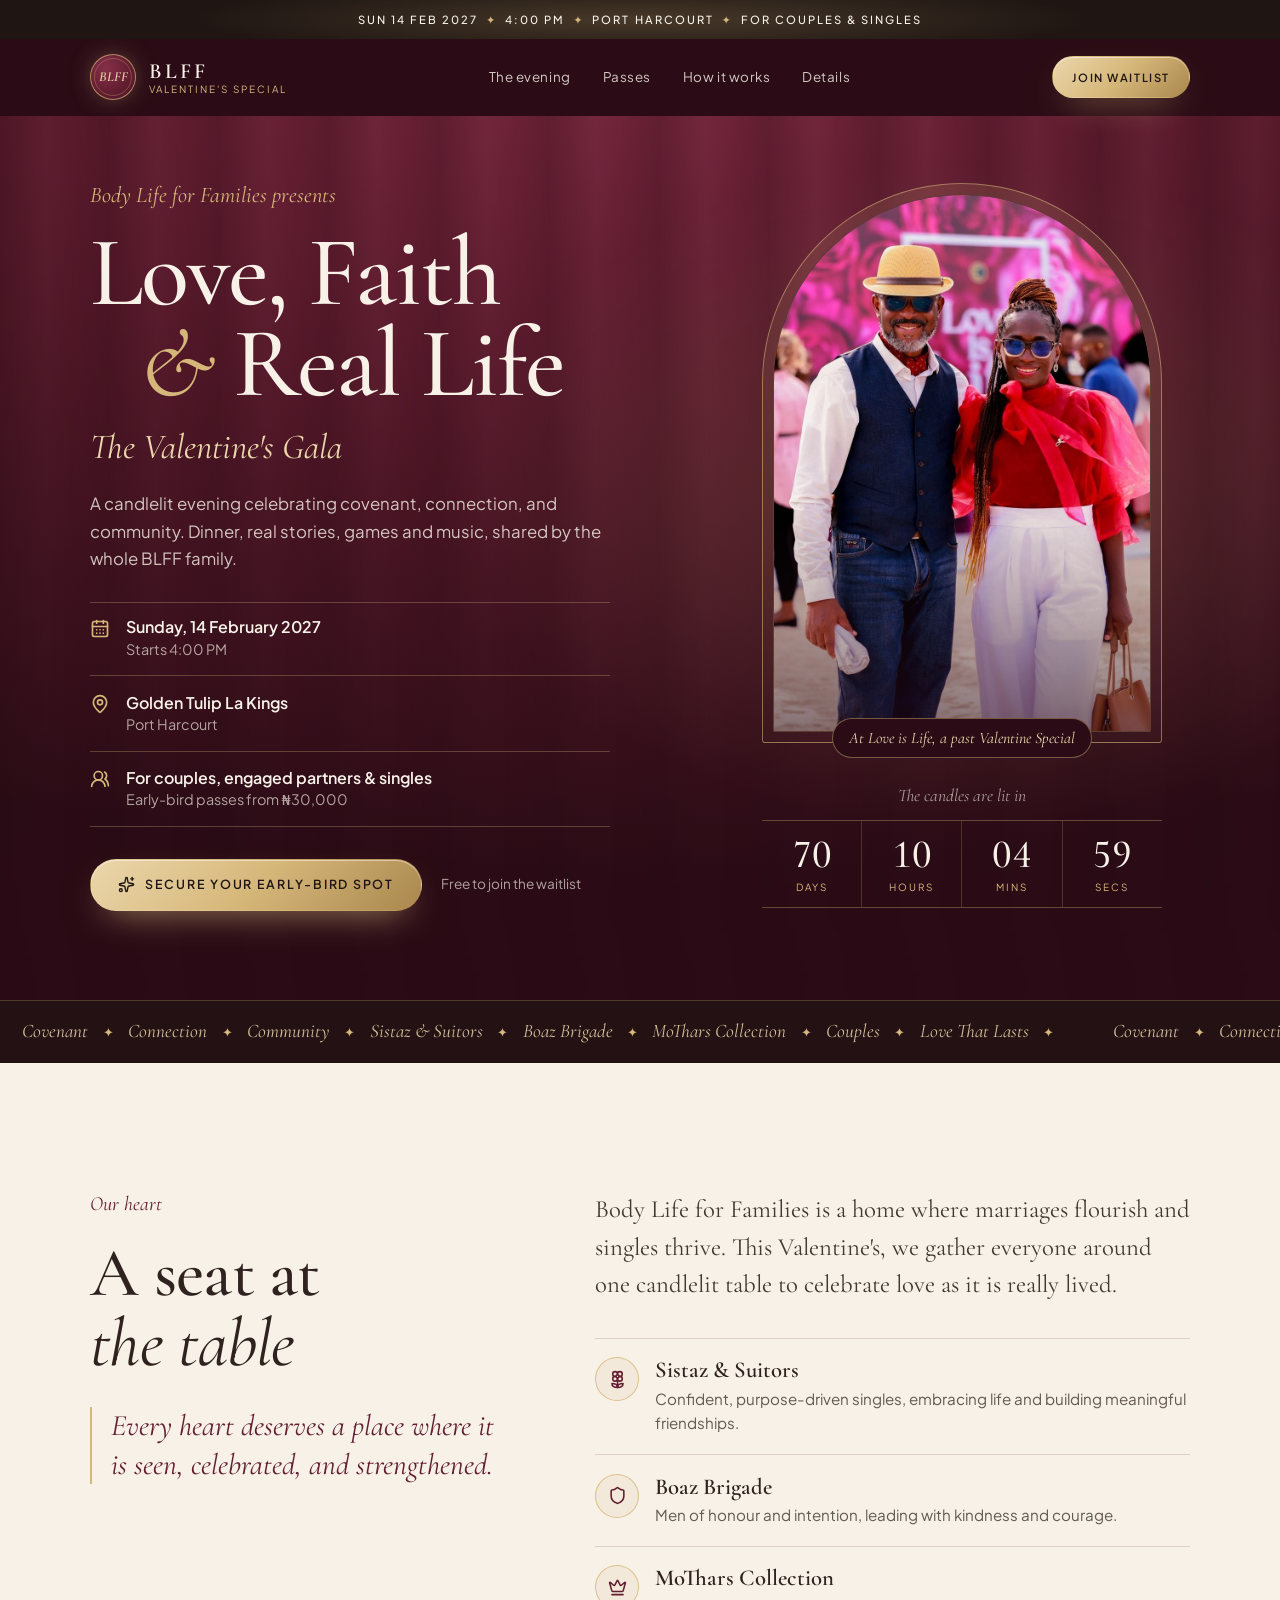
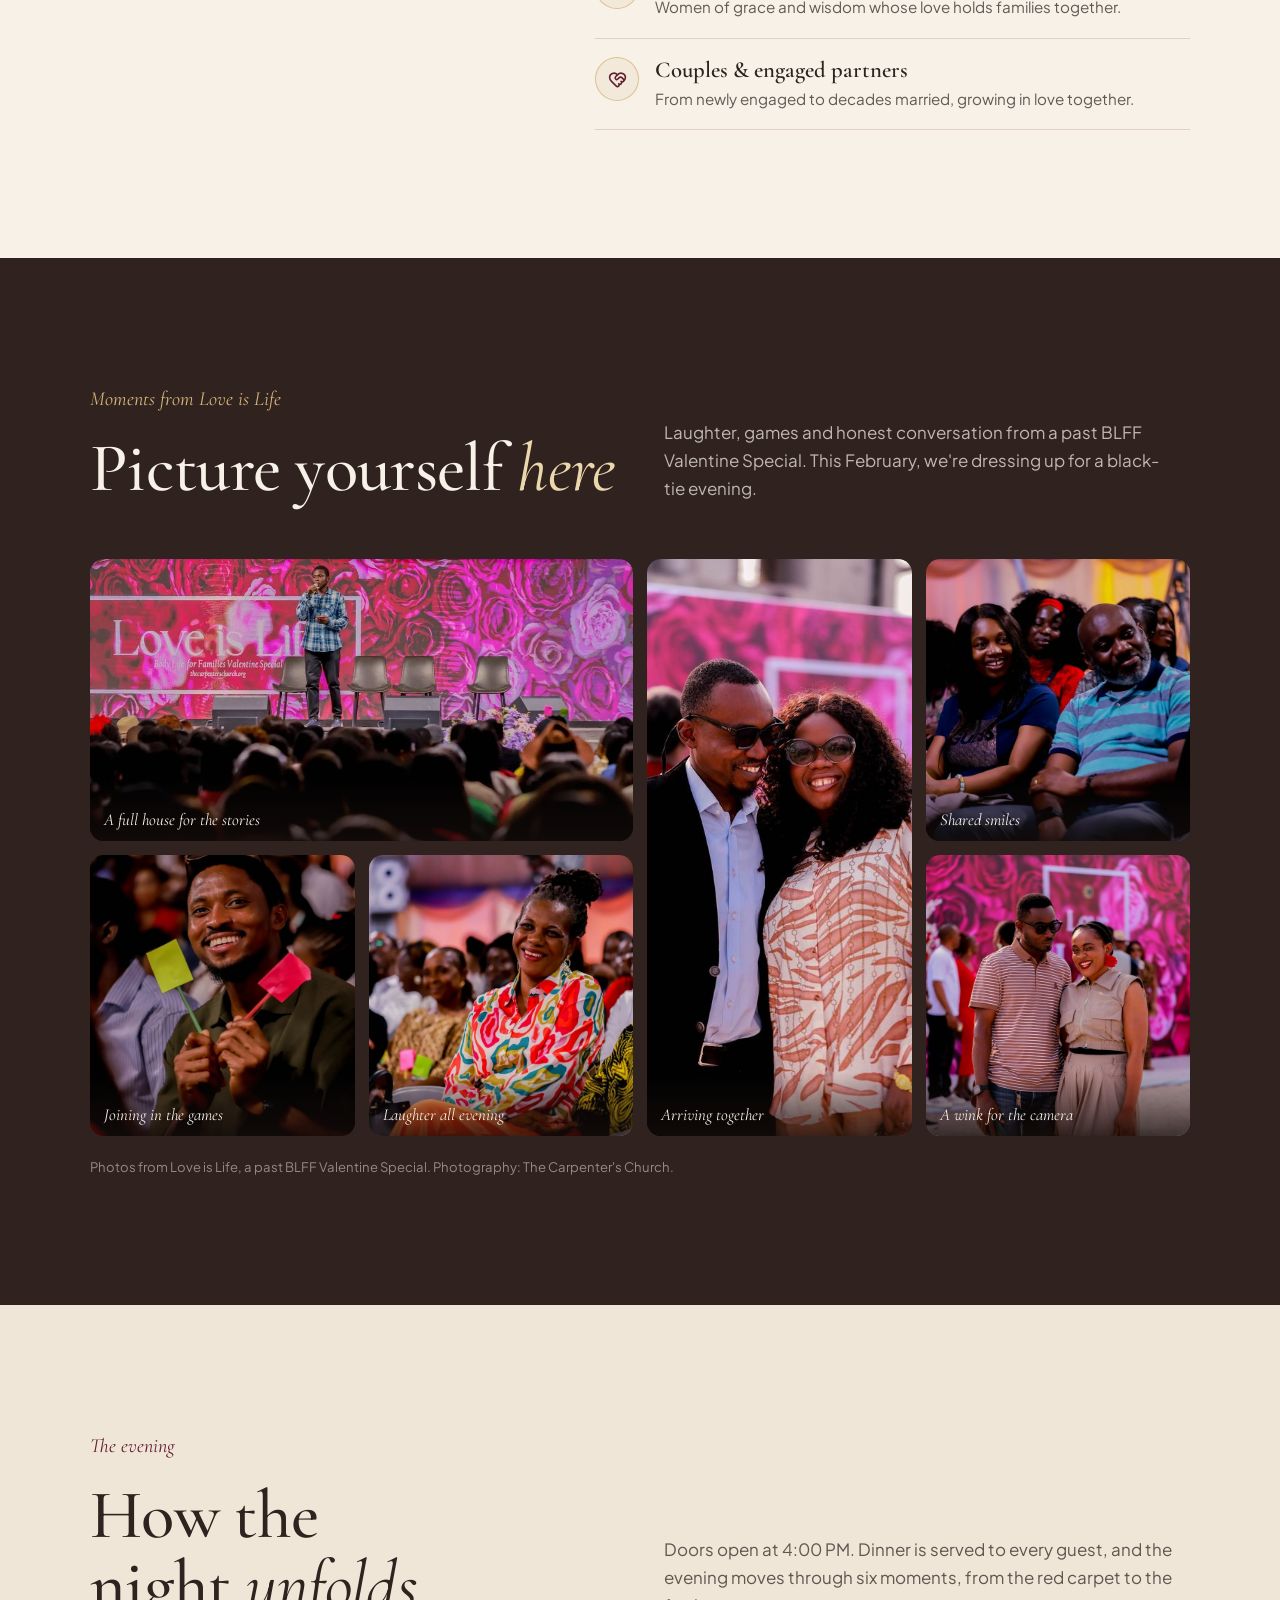
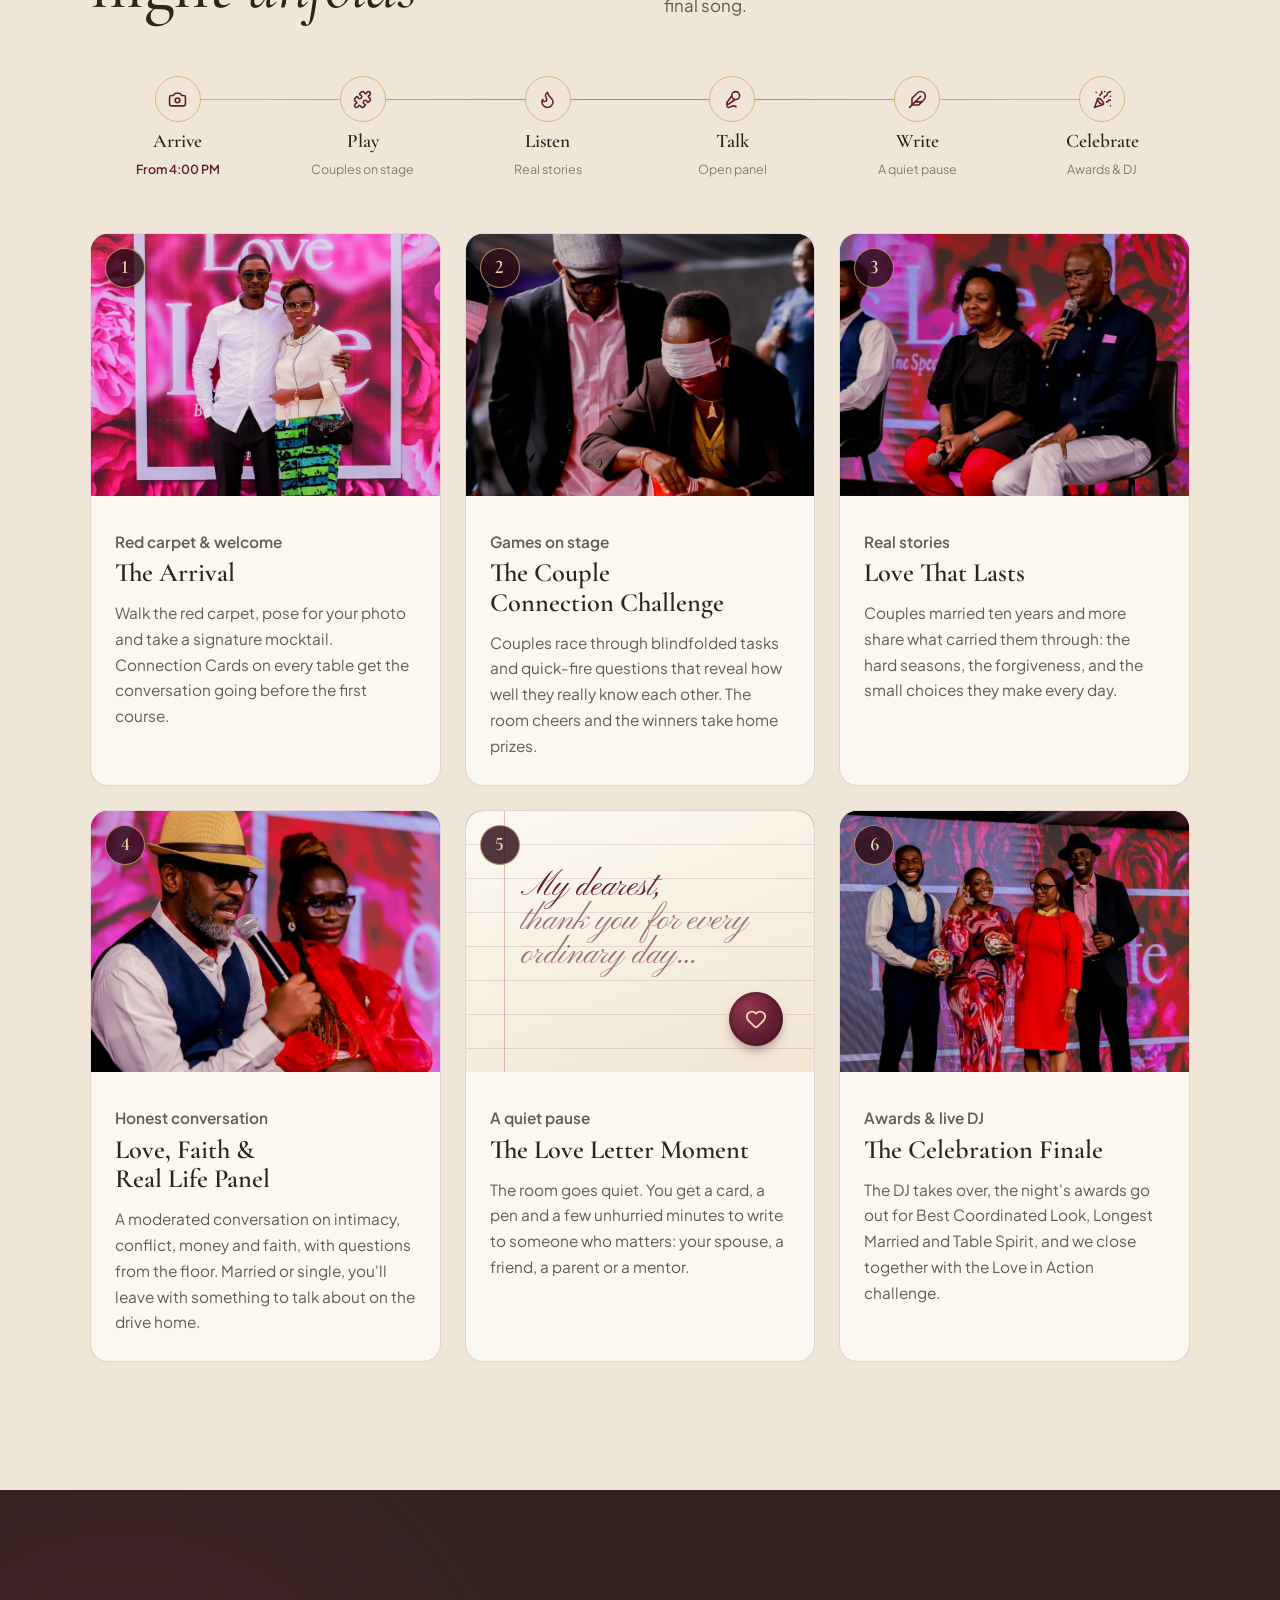
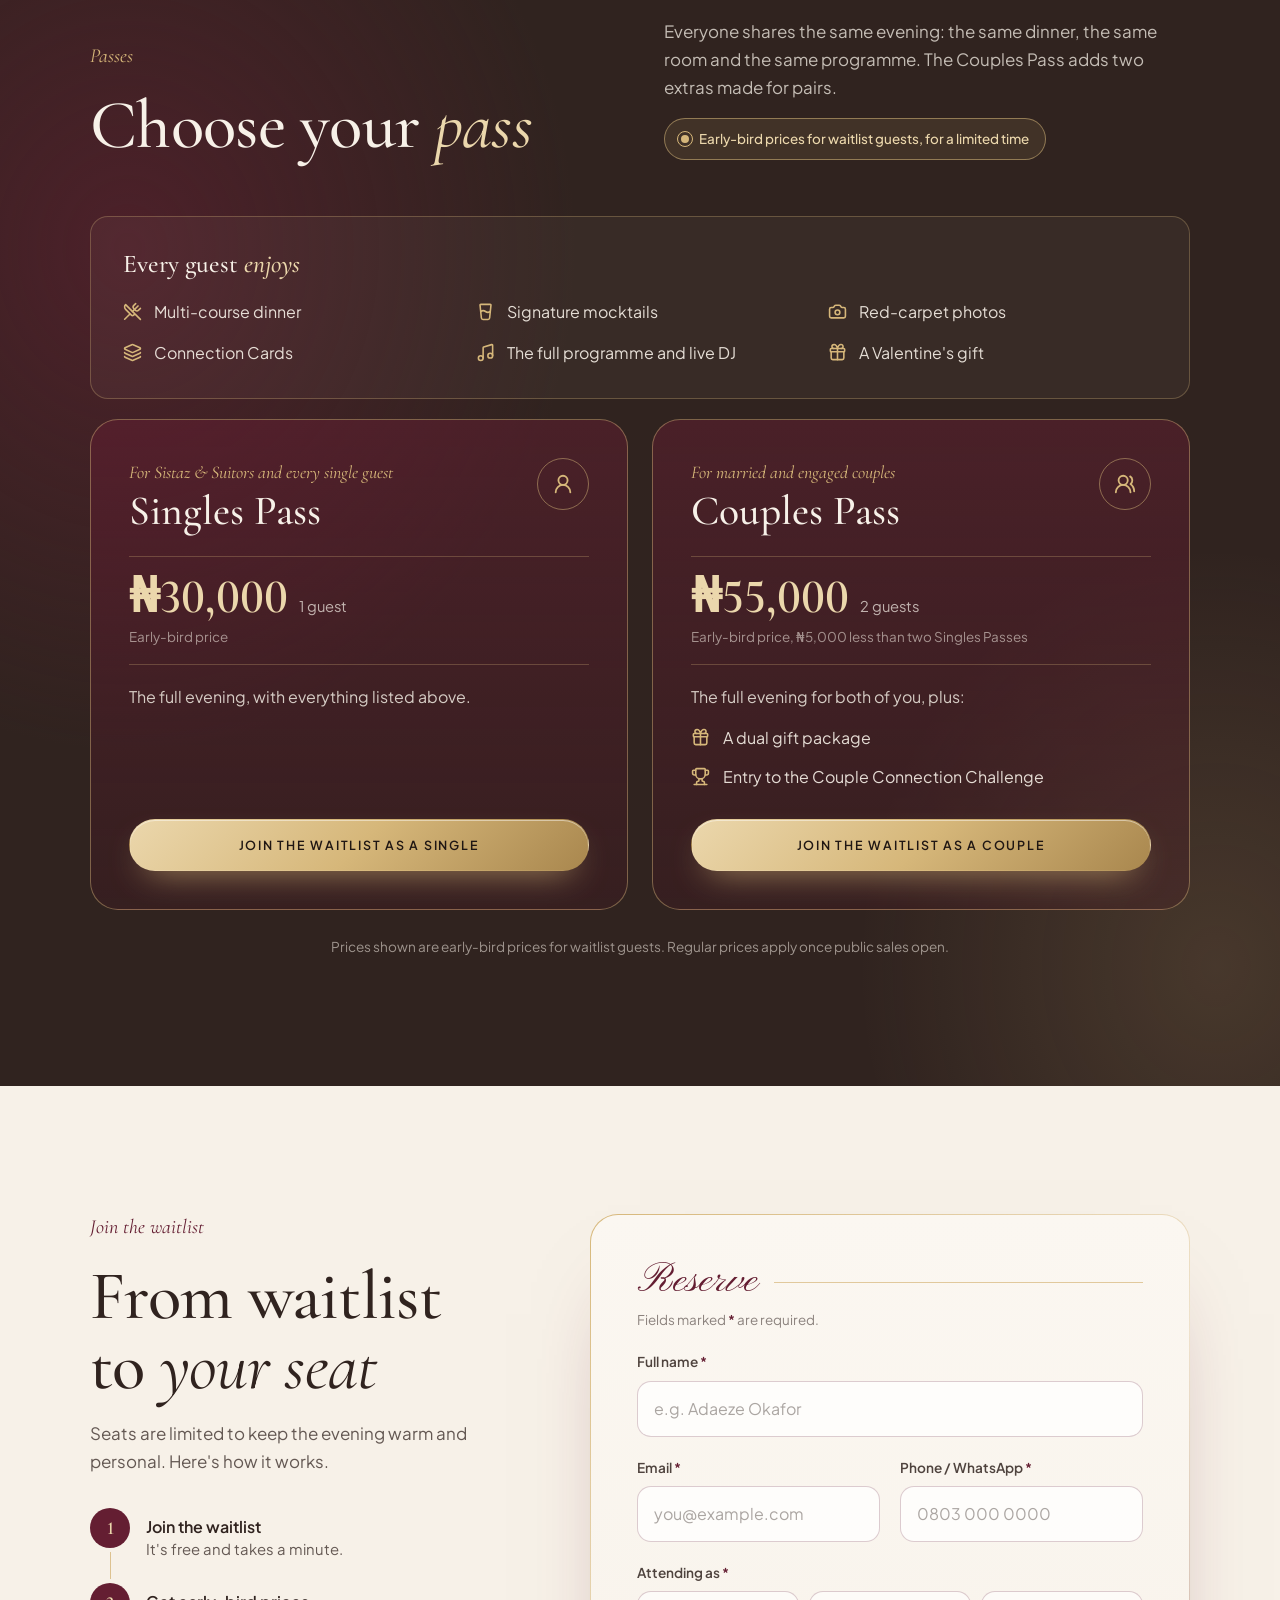
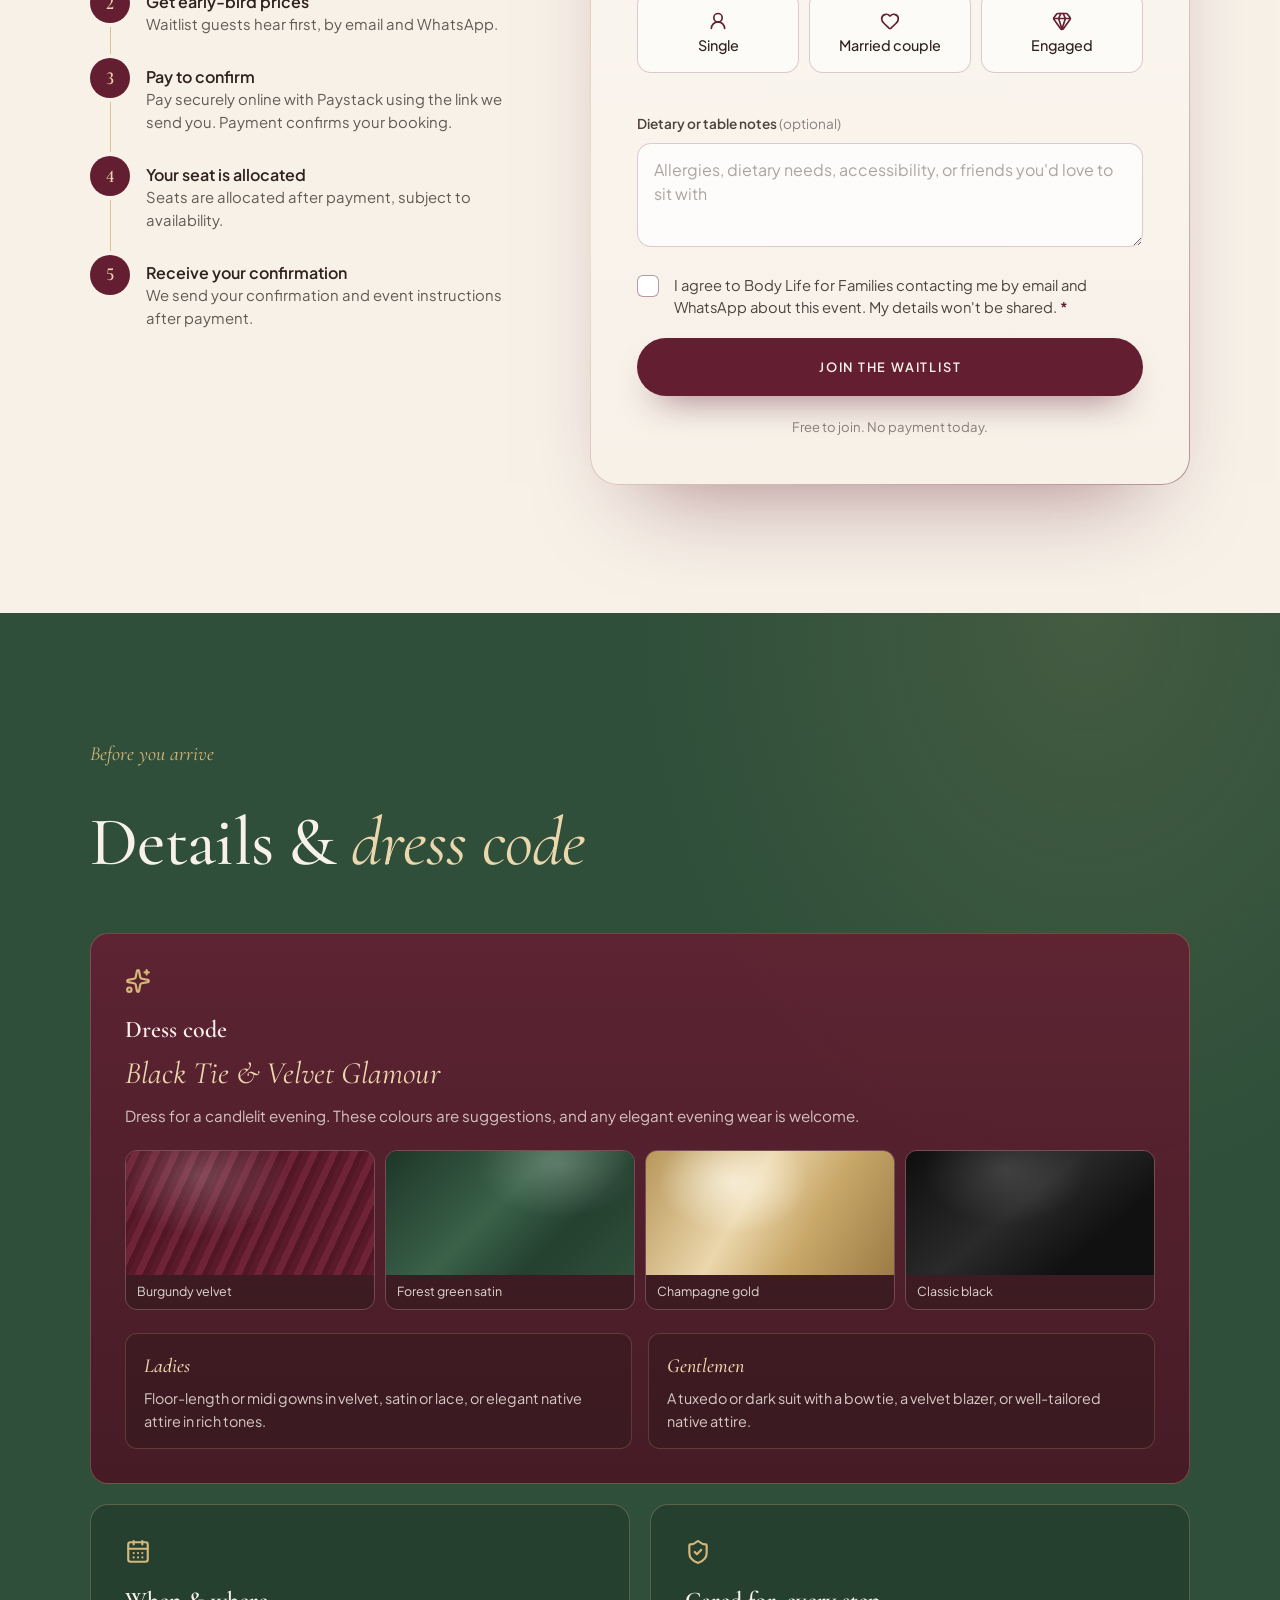
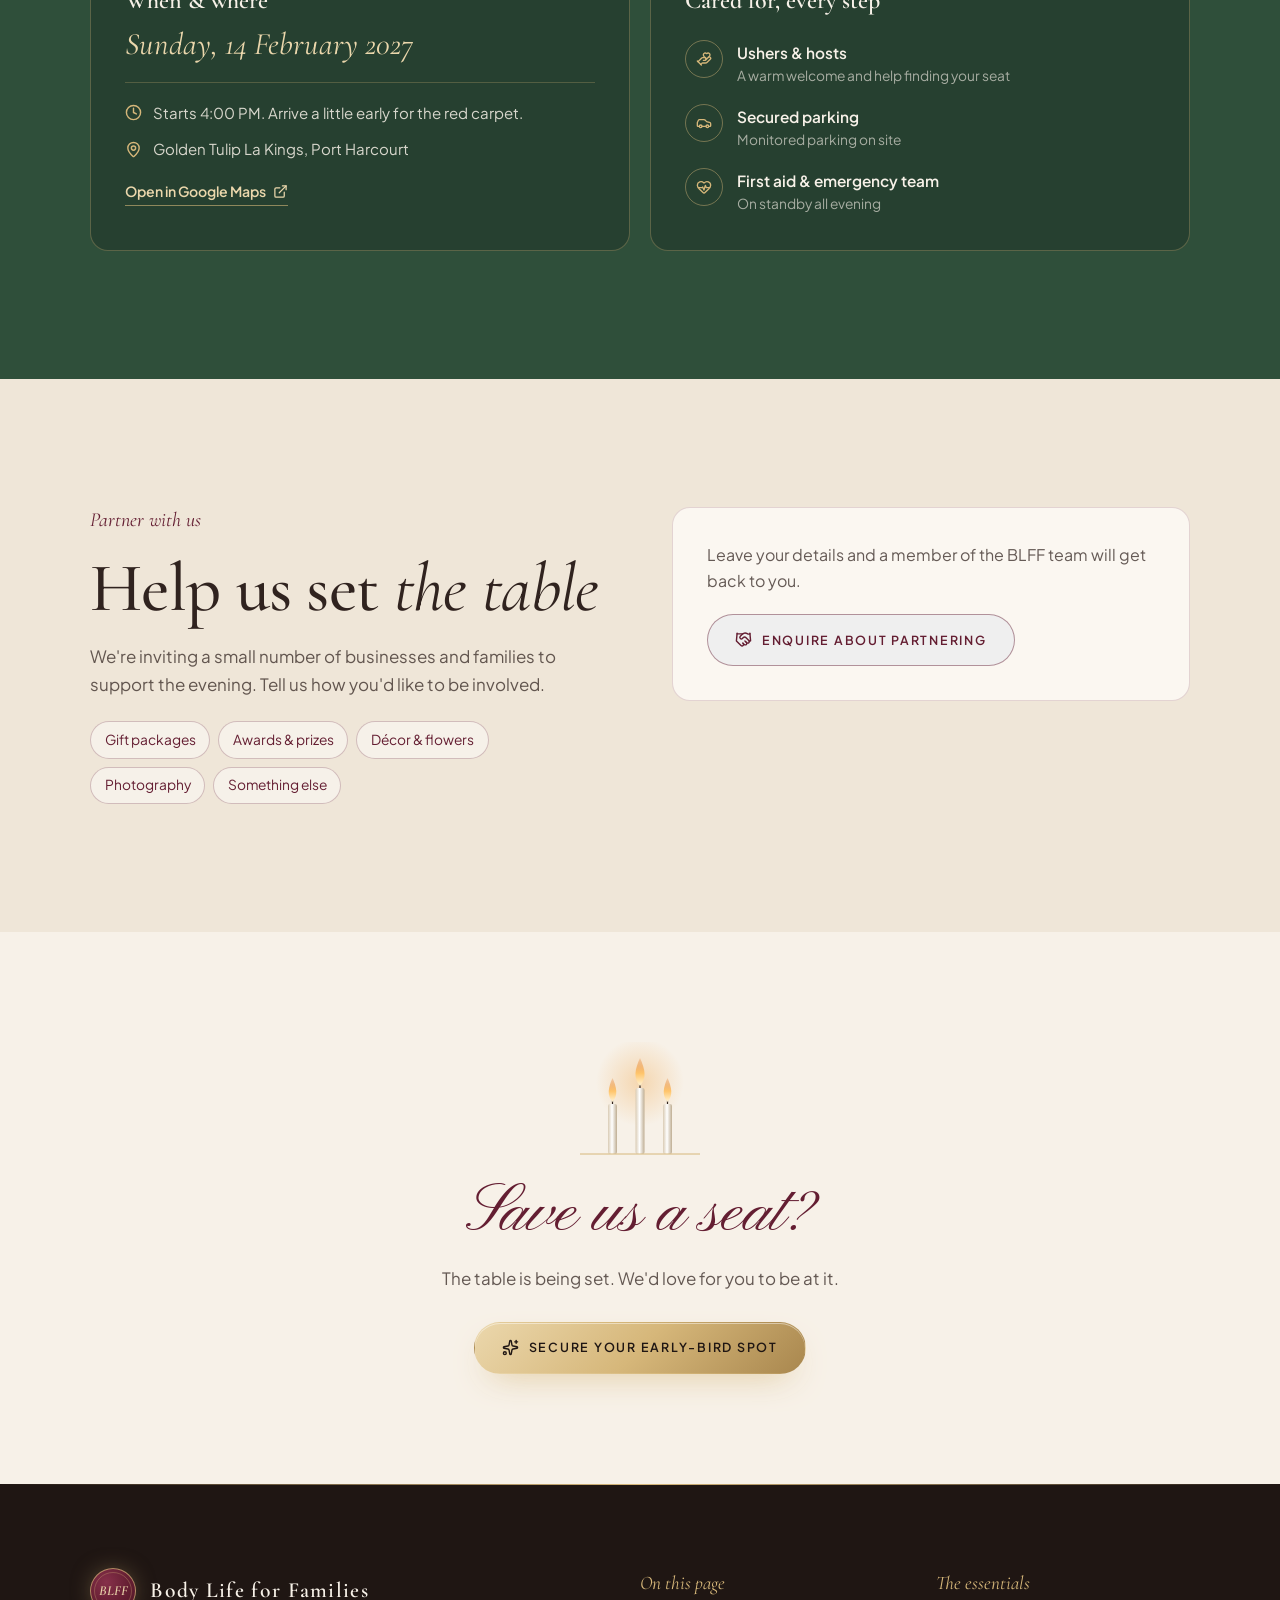
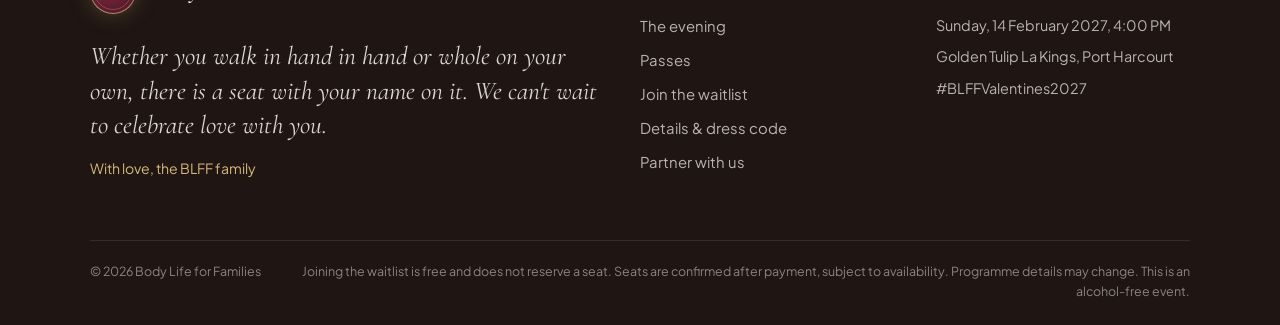
==== commit d725137b: "Use BLFF throughout: logo, titles, copy, hashtag and emails Co-Authored-By: Claude Opus 5.5 <noreply" ====
--- a/index.html
+++ b/index.html
@@ -3,10 +3,10 @@
 <head>
 <meta charset="UTF-8">
 <meta name="viewport" content="width=device-width, initial-scale=1, viewport-fit=cover">
-<title>Love, Faith &amp; Real Life · The BLF Valentine's Gala 2027</title>
+<title>Love, Faith &amp; Real Life · The BLFF Valentine's Gala 2027</title>
 <meta name="description" content="Body Life for Families presents The Valentine's Gala. Sunday, 14 February 2027, 4:00 PM at Golden Tulip La Kings, Port Harcourt. A candlelit evening for couples, engaged partners and singles. Join the waitlist for early-bird prices.">
 <meta name="theme-color" content="#2B0C16">
-<meta property="og:title" content="Love, Faith & Real Life · The BLF Valentine's Gala">
+<meta property="og:title" content="Love, Faith & Real Life · The BLFF Valentine's Gala">
 <meta property="og:description" content="Sunday, 14 February 2027 · 4:00 PM · Golden Tulip La Kings, Port Harcourt. Join the waitlist for early-bird prices.">
 <meta property="og:type" content="website">
 <meta property="og:image" content="assets/img/photos/hero-couple.jpg">
@@ -22,9 +22,9 @@
 
 <header class="header" id="header">
   <div class="wrap nav">
-    <a href="#top" class="brand" aria-label="BLF Valentine's Special, back to top">
-      <span class="crest" aria-hidden="true"><span>BLF</span></span>
-      <span class="brand-text"><b>BLF</b><small>Valentine's Special</small></span>
+    <a href="#top" class="brand" aria-label="BLFF Valentine's Special, back to top">
+      <span class="crest" aria-hidden="true"><span>BLFF</span></span>
+      <span class="brand-text"><b>BLFF</b><small>Valentine's Special</small></span>
     </a>
     <nav class="nav-links" aria-label="Main">
       <a href="#evening">The evening</a>
@@ -63,7 +63,7 @@
         <span class="l2"><span class="amp">&amp;</span> Real Life</span>
         <span class="sub">The Valentine's Gala</span>
       </h1>
-      <p class="hero-text seq">A candlelit evening celebrating covenant, connection, and community. Dinner, real stories, games and music, shared by the whole BLF family.</p>
+      <p class="hero-text seq">A candlelit evening celebrating covenant, connection, and community. Dinner, real stories, games and music, shared by the whole BLFF family.</p>
       <ul class="facts seq">
         <li><span class="icon"><svg aria-hidden="true" focusable="false" xmlns="http://www.w3.org/2000/svg" viewBox="0 0 24 24" fill="none" stroke="currentColor" stroke-width="2" stroke-linecap="round" stroke-linejoin="round" > <path d="M8 2v3" /> <path d="M16 2v3" /> <rect x="3" y="3" width="18" height="18" rx="2" /> <path d="M3 9h18" /> <path d="M8 13h.01" /> <path d="M12 13h.01" /> <path d="M16 13h.01" /> <path d="M8 17h.01" /> <path d="M12 17h.01" /> <path d="M16 17h.01" /> </svg></span><div><b>Sunday, 14 February 2027</b><small>Starts 4:00 PM</small></div></li>
         <li><span class="icon"><svg aria-hidden="true" focusable="false" xmlns="http://www.w3.org/2000/svg" viewBox="0 0 24 24" fill="none" stroke="currentColor" stroke-width="2" stroke-linecap="round" stroke-linejoin="round" > <path d="M20 10c0 4.993-5.539 10.193-7.399 11.799a1 1 0 0 1-1.202 0C9.539 20.193 4 14.993 4 10a8 8 0 0 1 16 0" /> <circle cx="12" cy="10" r="3" /> </svg></span><div><b>Golden Tulip La Kings</b><small>Port Harcourt</small></div></li>
@@ -78,7 +78,7 @@
     <div class="hero-visual">
       <figure class="arch">
         <div class="arch-inner">
-          <img src="assets/img/photos/hero-couple.jpg" width="900" height="1260" fetchpriority="high" alt="A smiling couple, he in a navy waistcoat and she in a red organza blouse, at a past BLF Valentine Special">
+          <img src="assets/img/photos/hero-couple.jpg" width="900" height="1260" fetchpriority="high" alt="A smiling couple, he in a navy waistcoat and she in a red organza blouse, at a past BLFF Valentine Special">
         </div>
         <figcaption class="arch-caption">At Love is Life, a past Valentine Special</figcaption>
       </figure>
@@ -130,7 +130,7 @@
         <p class="kicker kicker--gold">Moments from Love is Life</p>
         <h2 class="h2" id="moments-title">Picture yourself <em>here</em></h2>
       </div>
-      <p class="lede reveal">Laughter, games and honest conversation from a past BLF Valentine Special. This February, we're dressing up for a black-tie evening.</p>
+      <p class="lede reveal">Laughter, games and honest conversation from a past BLFF Valentine Special. This February, we're dressing up for a black-tie evening.</p>
     </div>
     <div class="gallery reveal">
       <figure class="g-a"><img src="assets/img/photos/g-crowd.jpg" width="1000" height="694" loading="lazy" alt="A full audience facing a stage with a rose backdrop reading Love is Life"><figcaption>A full house for the stories</figcaption></figure>
@@ -140,7 +140,7 @@
       <figure class="g-e"><img src="assets/img/photos/g-laugh.jpg" width="700" height="822" loading="lazy" alt="A woman in a bright patterned shirt laughing in her seat"><figcaption>Laughter all evening</figcaption></figure>
       <figure class="g-f"><img src="assets/img/photos/g-wink.jpg" width="700" height="828" loading="lazy" alt="A couple posing in front of the rose wall, she winks at the camera"><figcaption>A wink for the camera</figcaption></figure>
     </div>
-    <p class="photo-credit">Photos from Love is Life, a past BLF Valentine Special. Photography: The Carpenter's Church.</p>
+    <p class="photo-credit">Photos from Love is Life, a past BLFF Valentine Special. Photography: The Carpenter's Church.</p>
   </div>
 </section>
 
@@ -442,7 +442,7 @@
       </ul>
     </div>
     <div class="partner-box reveal">
-      <p>Leave your details and a member of the BLF team will get back to you.</p>
+      <p>Leave your details and a member of the BLFF team will get back to you.</p>
       <button type="button" class="btn btn--outline" id="partnerToggle" aria-expanded="false" aria-controls="partnerForm"><span class="icon"><svg aria-hidden="true" focusable="false" xmlns="http://www.w3.org/2000/svg" viewBox="0 0 24 24" fill="none" stroke="currentColor" stroke-width="2" stroke-linecap="round" stroke-linejoin="round" > <path d="m11 17 2 2a1 1 0 1 0 3-3" /> <path d="m14 14 2.5 2.5a1 1 0 1 0 3-3l-3.88-3.88a3 3 0 0 0-4.24 0l-.88.88a1 1 0 1 1-3-3l2.81-2.81a5.79 5.79 0 0 1 7.06-.87l.47.28a2 2 0 0 0 1.42.25L21 4" /> <path d="m21 3 1 11h-2" /> <path d="M3 3 2 14l6.5 6.5a1 1 0 1 0 3-3" /> <path d="M3 4h8" /> </svg></span>Enquire about partnering</button>
       <form class="form pform" id="partnerForm" novalidate>
         <div class="field" data-field="p-name">
@@ -473,7 +473,7 @@
         <p class="form-alert" id="pAlert" role="alert"></p>
         <button type="submit" class="btn btn--burgundy btn--block" id="pSubmit"><span id="pLabel">Send Enquiry</span></button>
       </form>
-      <p class="p-success" id="pSuccess" role="status">Thank you. Your enquiry has reached the BLF team and we'll be in touch soon.</p>
+      <p class="p-success" id="pSuccess" role="status">Thank you. Your enquiry has reached the BLFF team and we'll be in touch soon.</p>
     </div>
   </div>
 </section>
@@ -508,9 +508,9 @@
 <footer class="footer">
   <div class="wrap foot-grid">
     <div>
-      <div class="foot-brand"><span class="crest" aria-hidden="true"><span>BLF</span></span><b>Body Life for Families</b></div>
+      <div class="foot-brand"><span class="crest" aria-hidden="true"><span>BLFF</span></span><b>Body Life for Families</b></div>
       <p class="foot-note">Whether you walk in hand in hand or whole on your own, there is a seat with your name on it. We can't wait to celebrate love with you.</p>
-      <p class="foot-sign">With love, the BLF family</p>
+      <p class="foot-sign">With love, the BLFF family</p>
     </div>
     <div>
       <p class="foot-h">On this page</p>
@@ -527,7 +527,7 @@
       <ul class="foot-facts">
         <li>Sunday, 14 February 2027, 4:00 PM</li>
         <li>Golden Tulip La Kings, Port Harcourt</li>
-        <li>#BLFValentines2027</li>
+        <li>#BLFFValentines2027</li>
       </ul>
       <ul class="foot-links" id="socials">
         <li><a href="#" data-social="instagram">Instagram</a></li>
--- a/assets/css/style.css
+++ b/assets/css/style.css
@@ -163,7 +163,7 @@
   box-shadow: 0 0 24px -6px rgba(214, 183, 122, .55);
 }
 .crest::after { content: ""; position: absolute; inset: 3px; border-radius: 50%; border: 1px solid rgba(214, 183, 122, .3); }
-.crest span { font-family: var(--serif); font-style: italic; font-weight: 600; font-size: .98rem; color: var(--gold-light); line-height: 1; letter-spacing: .02em; }
+.crest span { font-family: var(--serif); font-style: italic; font-weight: 600; font-size: .86rem; color: var(--gold-light); line-height: 1; letter-spacing: 0; }
 .brand-text { line-height: 1.1; }
 .brand-text b { display: block; font-family: var(--serif); font-weight: 600; font-size: 1.35rem; letter-spacing: .14em; }
 .brand-text small { display: block; font-size: .62rem; letter-spacing: .2em; text-transform: uppercase; color: var(--gold); }
